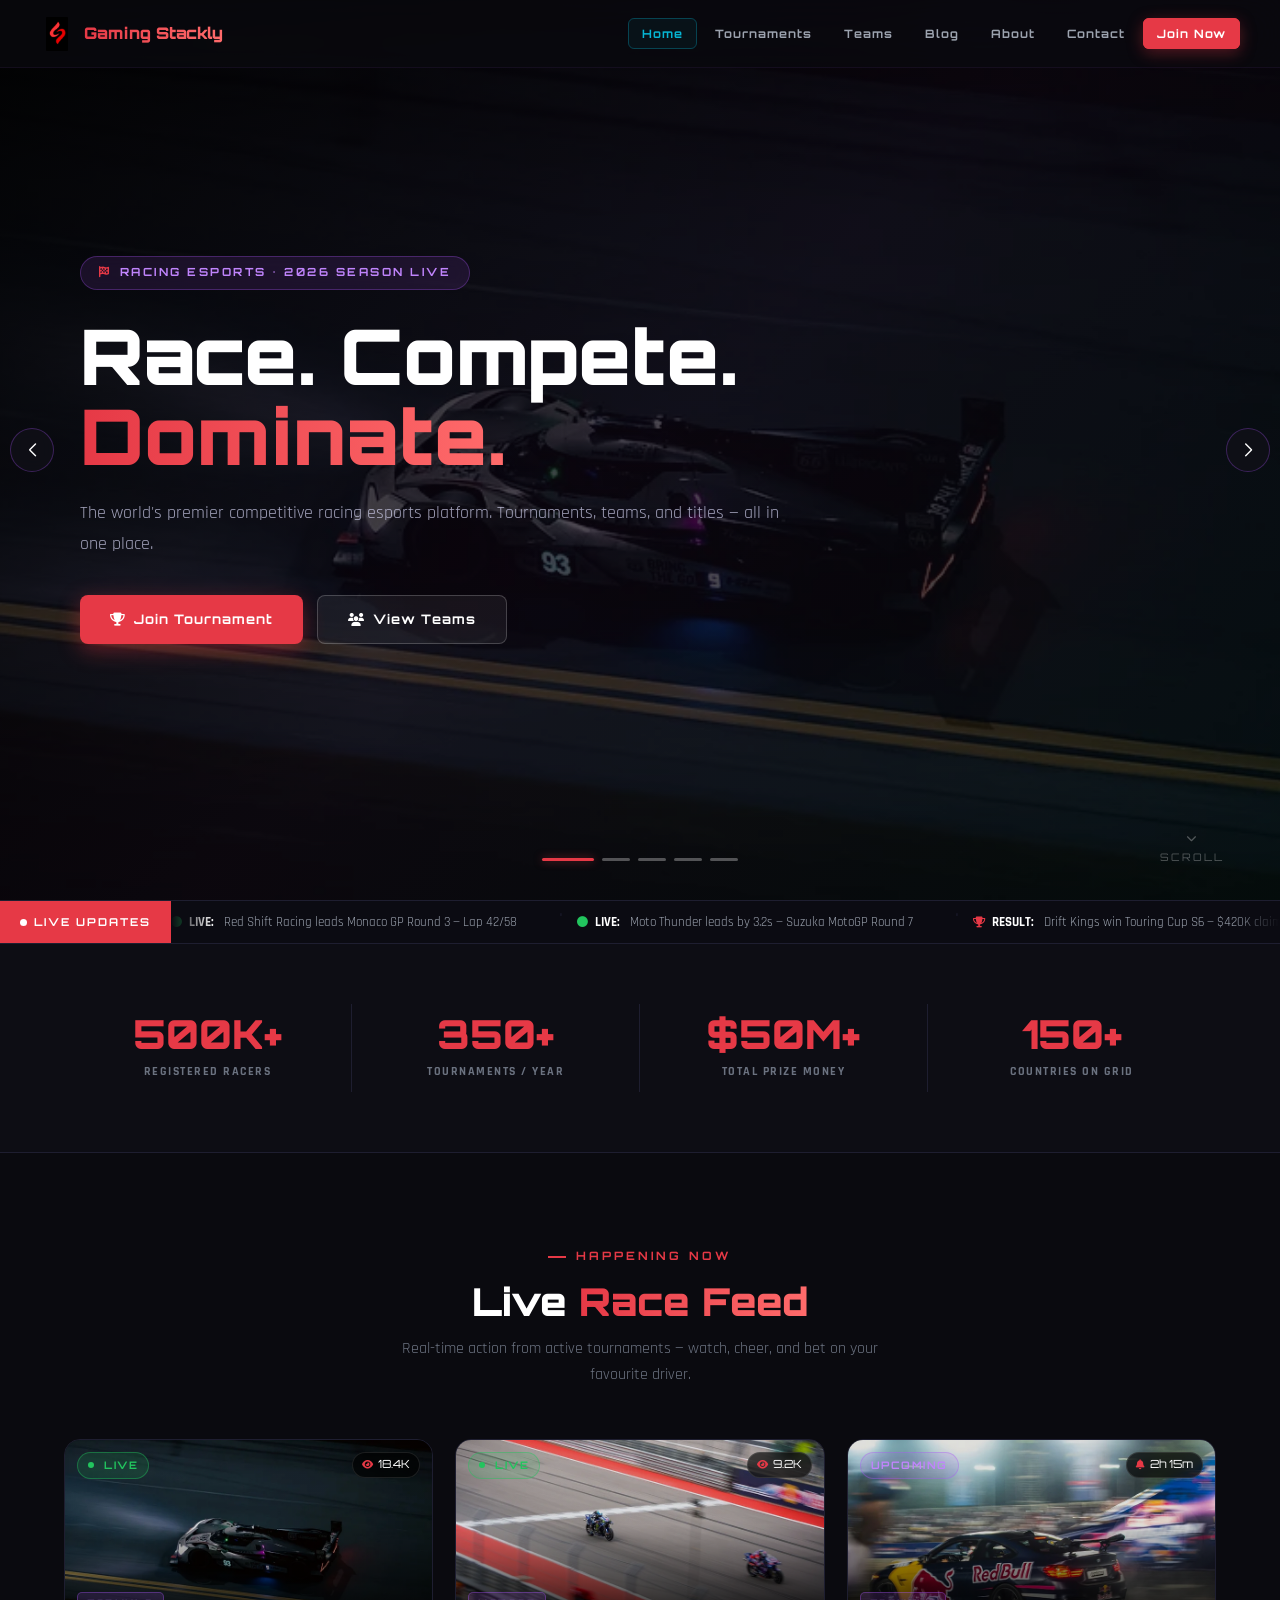
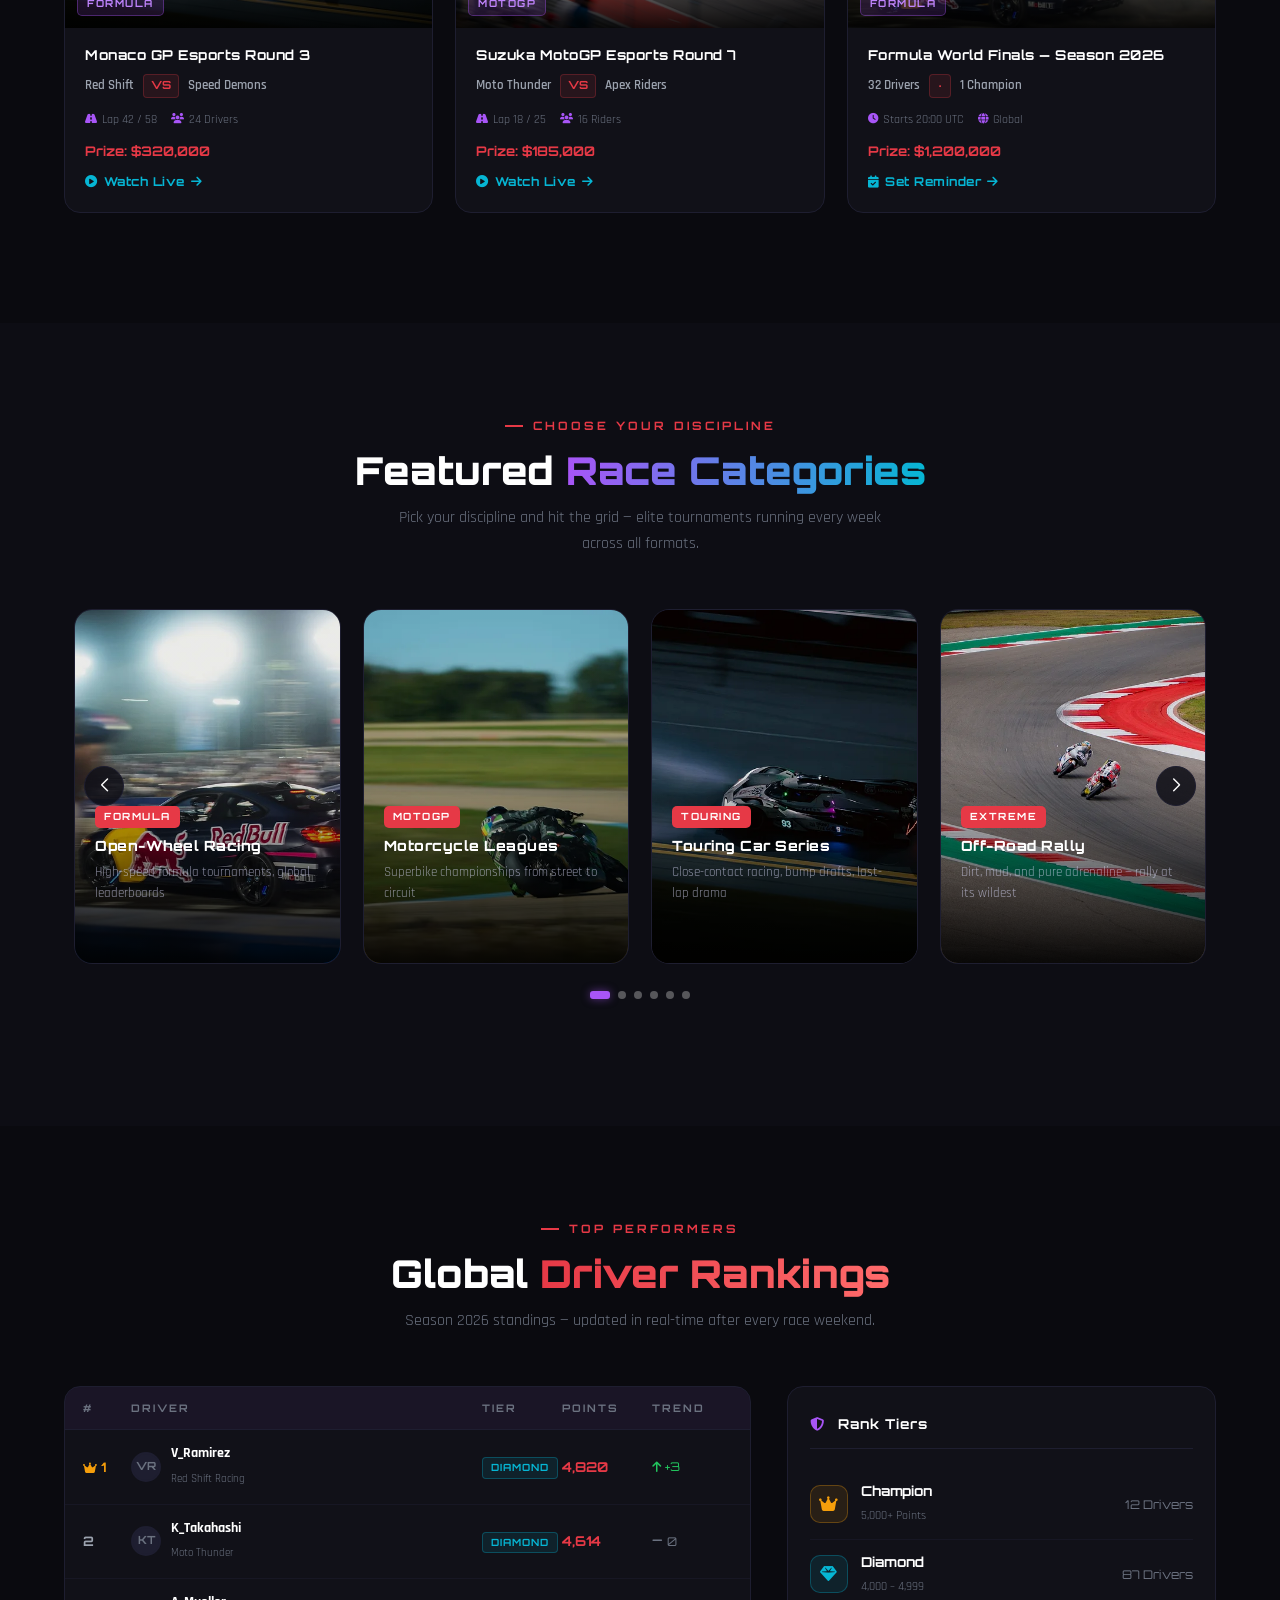
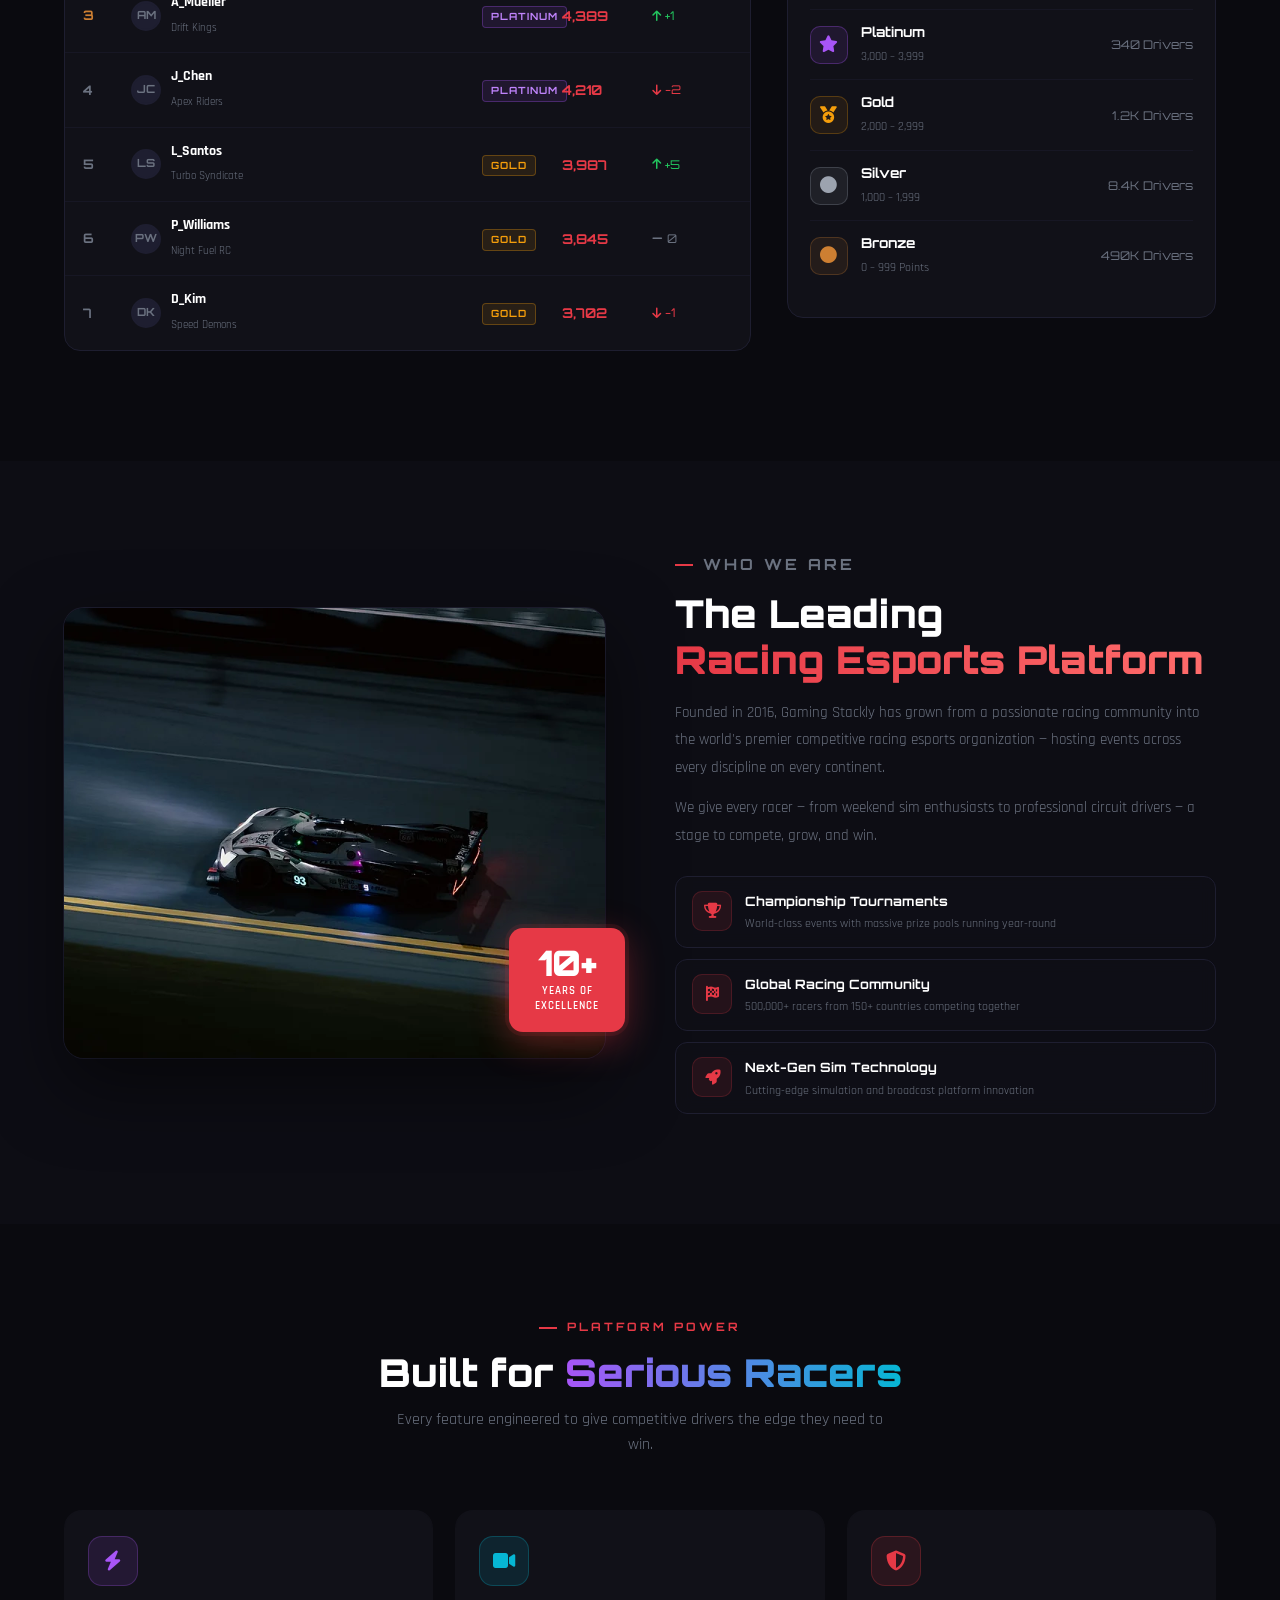
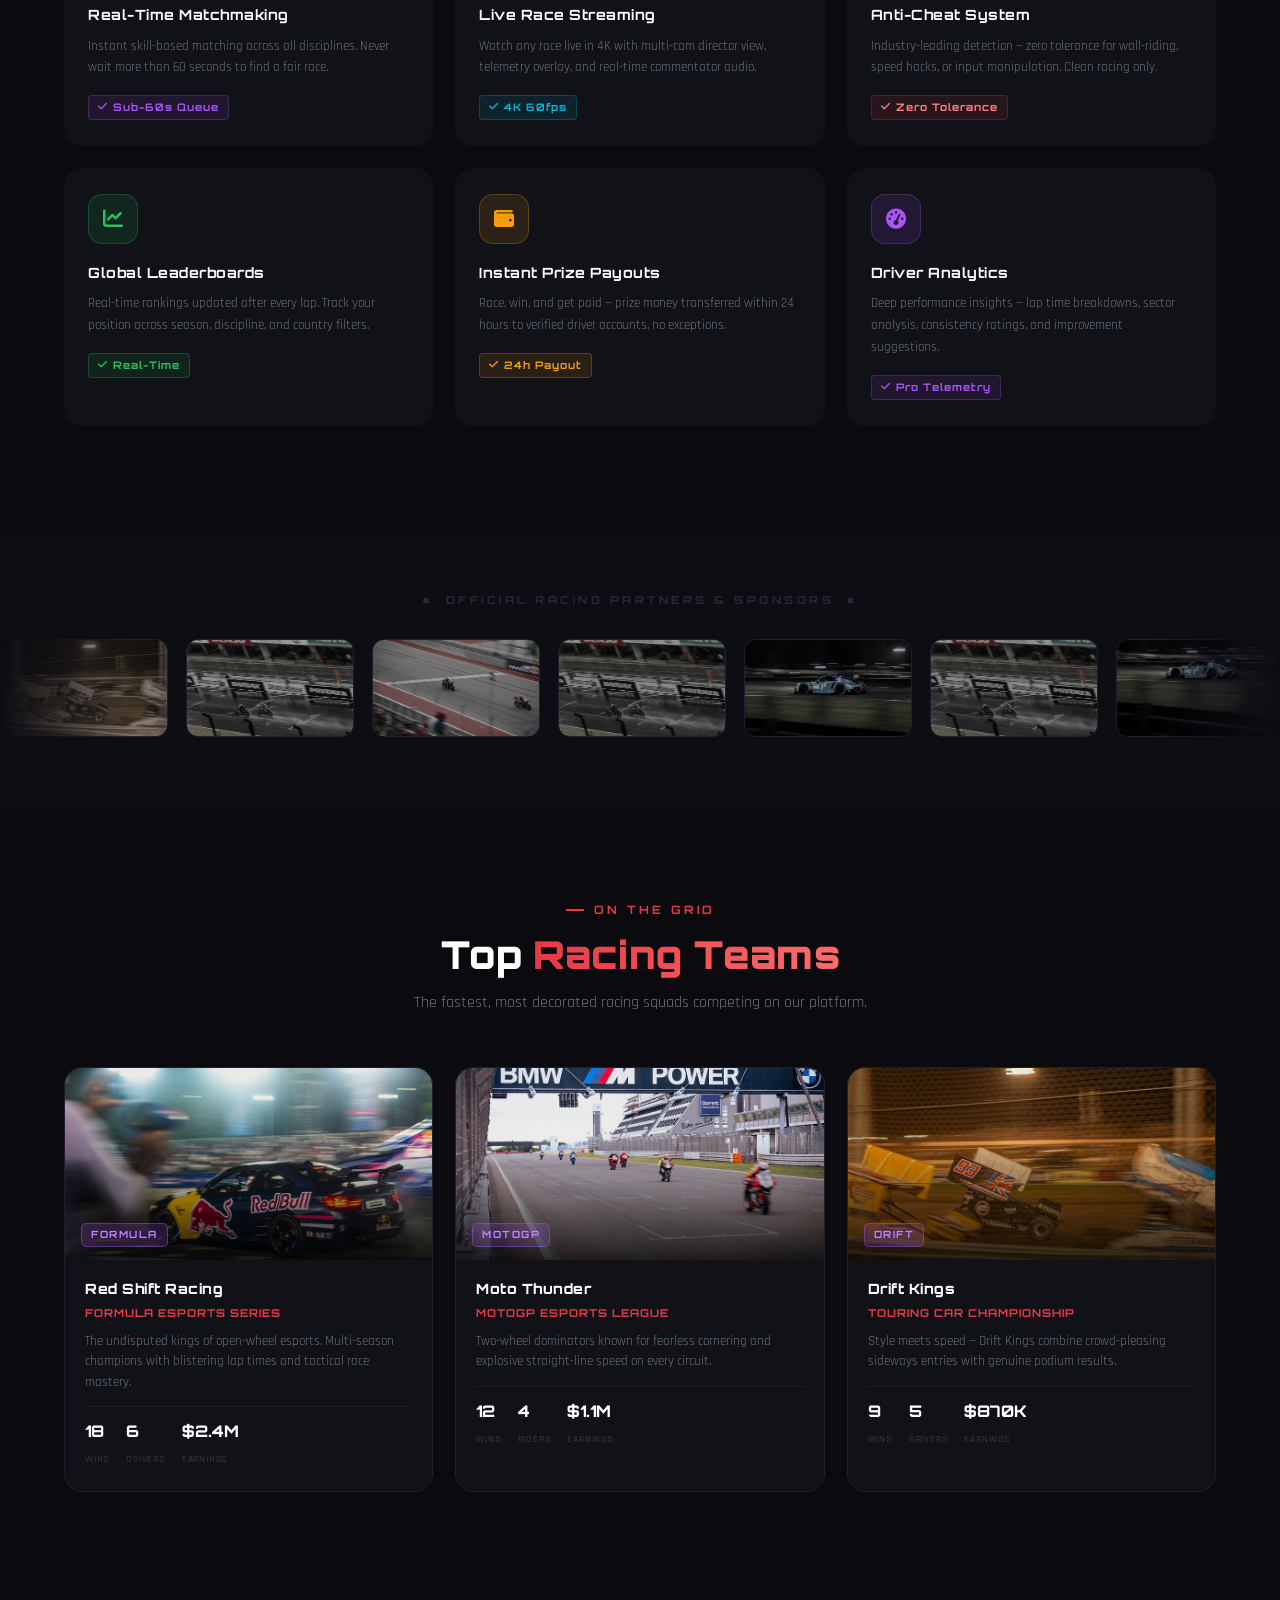
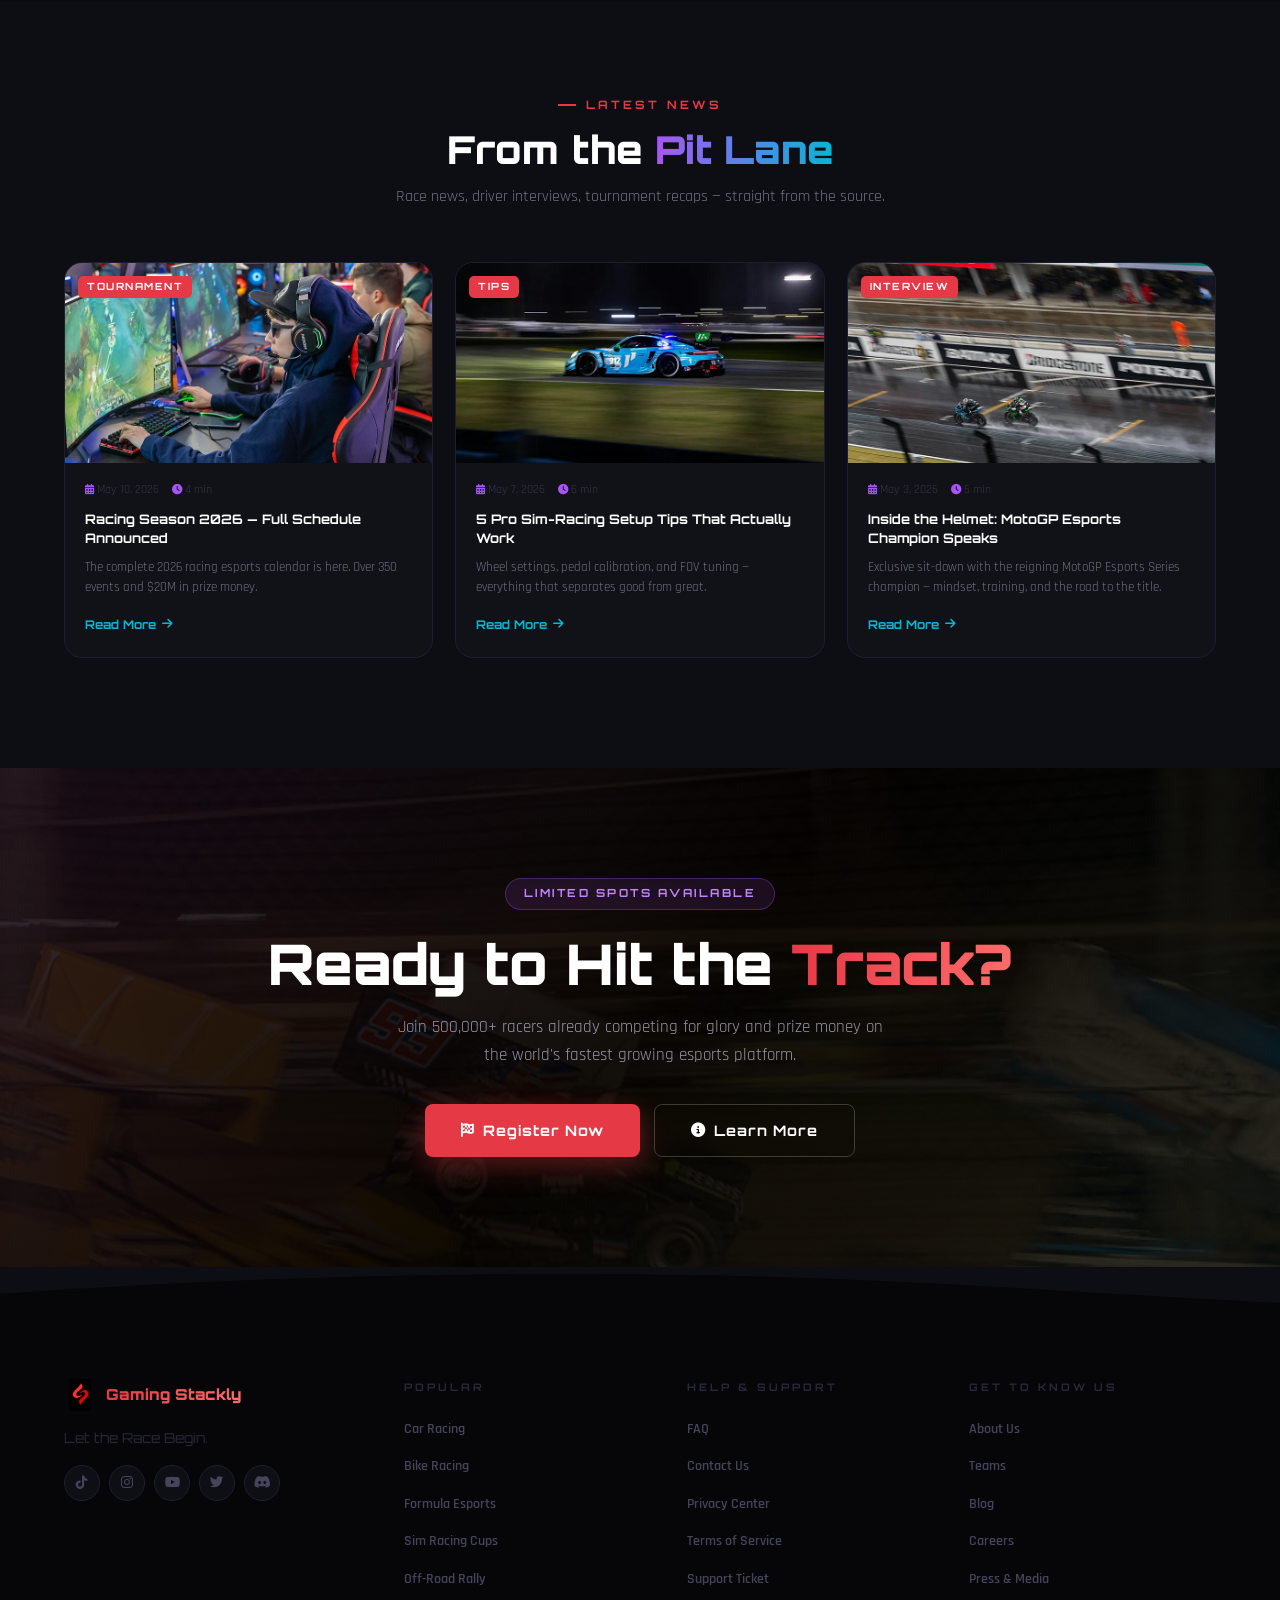
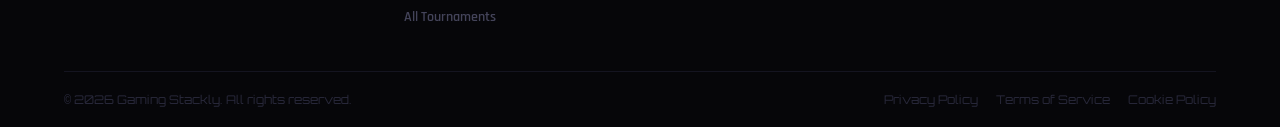
==== index.html @ b30032da "first commit" ====
<!DOCTYPE html>
<html lang="en">
<head>
    <meta charset="UTF-8">
    <meta name="viewport" content="width=device-width, initial-scale=1.0">
    <title>Gaming Stackly — Competitive Racing Esports Platform</title>
    <link rel="stylesheet" href="https://cdnjs.cloudflare.com/ajax/libs/font-awesome/6.5.0/css/all.min.css">
    <link rel="stylesheet" href="https://cdn.jsdelivr.net/npm/swiper@11/swiper-bundle.min.css">
    <link href="https://fonts.googleapis.com/css2?family=Orbitron:wght@400;700;900&family=Rajdhani:wght@500;600;700&display=swap" rel="stylesheet">
    <style>
        :root {
            --primary: #e63946;
            --purple: #a855f7;
            --cyan: #06b6d4;
            --green: #22c55e;
            --amber: #f59e0b;
            --bg-deep: #0a0a0f;
            --bg-mid:  #0d0d14;
            --bg-card: #111118;
            --bg-card2:#13131f;
            --border:  #1e1e30;
            --text:    #e0e0ff;
            --muted:   #6b7280;
            --dim:     #9ca3af;
        }
        *, *::before, *::after { box-sizing: border-box; margin: 0; padding: 0; }
        html { scroll-behavior: smooth; }
        body { background: var(--bg-deep); color: var(--text); font-family: 'Rajdhani', 'Segoe UI', sans-serif; overflow-x: hidden; line-height: 1.6; }
        .container { max-width: 1200px; margin: 0 auto; padding: 0 24px; }
        a { text-decoration: none; color: inherit; }
        img { display: block; max-width: 100%; }

        /* ── Section Headers ── */
        .section-header { text-align: center; margin-bottom: 52px; }
        .section-subtitle {
            display: inline-block; color: var(--primary); font-size: 0.72rem; font-weight: 700;
            letter-spacing: 3px; text-transform: uppercase; margin-bottom: 12px;
            padding-left: 28px; position: relative; font-family: 'Orbitron', monospace;
        }
        .section-subtitle::before { content:''; position:absolute; left:0; top:50%; transform:translateY(-50%); width:18px; height:2px; background:var(--primary); }
        .section-title { font-size: clamp(1.7rem,3vw,2.5rem); font-weight: 900; color:#fff; line-height:1.2; margin-bottom:12px; font-family:'Orbitron',monospace; }
        .text-gradient { background:linear-gradient(90deg,#e63946,#ff6b6b); -webkit-background-clip:text; -webkit-text-fill-color:transparent; background-clip:text; }
        .text-gradient-cool { background:linear-gradient(90deg,#a855f7,#06b6d4); -webkit-background-clip:text; -webkit-text-fill-color:transparent; background-clip:text; }
        .section-desc { color:var(--muted); font-size:1rem; max-width:500px; margin:0 auto; }

        /* ── Reveal Animations ── */
        .reveal { opacity:0; transform:translateY(30px); transition:opacity .65s ease,transform .65s ease; }
        .reveal.active { opacity:1; transform:translateY(0); }
        .reveal-left { opacity:0; transform:translateX(-40px); transition:opacity .65s ease,transform .65s ease; }
        .reveal-left.active { opacity:1; transform:translateX(0); }
        .reveal-right { opacity:0; transform:translateX(40px); transition:opacity .65s ease,transform .65s ease; }
        .reveal-right.active { opacity:1; transform:translateX(0); }
        .st1{transition-delay:.1s}.st2{transition-delay:.2s}.st3{transition-delay:.3s}.st4{transition-delay:.4s}.st5{transition-delay:.5s}

        /* ════════════════════════════
           NAVBAR
        ════════════════════════════ */
        .navbar {
            position:fixed; top:0; left:0; right:0; z-index:1000;
            height:68px; display:flex; align-items:center;
            padding:0 40px;
            background:rgba(10,10,15,0.75);
            backdrop-filter:blur(18px); -webkit-backdrop-filter:blur(18px);
            border-bottom:1px solid rgba(168,85,247,0.07);
            transition:background .3s, border-color .3s;
        }
        .navbar.scrolled { background:rgba(10,10,15,0.97); border-bottom-color:rgba(168,85,247,0.18); }
        .nav-container { width:100%; max-width:1200px; margin:0 auto; display:flex; align-items:center; justify-content:space-between; }
        .logo { display:flex; align-items:center; gap:10px; font-family:'Orbitron',monospace; font-size:1rem; font-weight:900; }
        .logo img { width:34px; height:34px; object-fit:contain; border-radius:8px; }
        .logo span { background:linear-gradient(90deg,#e63946,#ff6b6b); -webkit-background-clip:text; -webkit-text-fill-color:transparent; background-clip:text; }
        .nav-menu { list-style:none; display:flex; gap:4px; align-items:center; }
        .nav-menu a {
            color:var(--dim); font-size:0.72rem; font-weight:700; letter-spacing:1px;
            padding:7px 13px; border-radius:6px; border:1px solid transparent;
            font-family:'Orbitron',monospace;
            transition:color .2s, background .2s, border-color .2s, box-shadow .2s;
        }
        .nav-menu a:hover { color:var(--purple); border-color:rgba(168,85,247,0.35); background:rgba(168,85,247,0.08); box-shadow:0 0 12px rgba(168,85,247,0.2); }
        .nav-menu a.active { color:var(--cyan); border-color:rgba(6,182,212,0.3); background:rgba(6,182,212,0.06); }
        .nav-cta { background:var(--primary)!important; color:#fff!important; border-color:var(--primary)!important; box-shadow:0 4px 16px rgba(230,57,70,.35)!important; }
        .nav-cta:hover { background:#c0303c!important; box-shadow:0 6px 24px rgba(230,57,70,.5)!important; color:#fff!important; }

        /* Hamburger */
        .hamburger { display:none; flex-direction:column; gap:5px; cursor:pointer; padding:8px; border:1px solid rgba(255,255,255,0.08); border-radius:8px; background:rgba(255,255,255,0.03); transition:border-color .2s, background .2s; }
        .hamburger:hover { border-color:var(--purple); background:rgba(168,85,247,0.08); }
        .hamburger span { display:block; width:22px; height:2px; background:#fff; border-radius:2px; transition:transform .3s, opacity .3s; }
        .hamburger.open span:nth-child(1) { transform:translateY(7px) rotate(45deg); }
        .hamburger.open span:nth-child(2) { opacity:0; }
        .hamburger.open span:nth-child(3) { transform:translateY(-7px) rotate(-45deg); }

        /* Mobile menu */
        .mobile-menu {
            display:none; position:fixed; top:68px; left:0; right:0; z-index:998;
            background:rgba(10,10,15,0.98); backdrop-filter:blur(24px);
            border-bottom:1px solid var(--border);
            padding:16px 20px 20px; flex-direction:column; gap:6px;
        }
        .mobile-menu.open { display:flex; animation:slideDown .22s ease; }
        @keyframes slideDown { from{opacity:0;transform:translateY(-10px)} to{opacity:1;transform:translateY(0)} }
        .mobile-menu a { color:var(--dim); font-size:0.75rem; font-weight:700; padding:11px 14px; border-radius:8px; border:1px solid transparent; font-family:'Orbitron',monospace; letter-spacing:1px; transition:all .2s; }
        .mobile-menu a:hover { color:var(--purple); border-color:rgba(168,85,247,0.3); background:rgba(168,85,247,0.06); }
        .mobile-menu a.active { color:var(--cyan); border-color:rgba(6,182,212,0.25); }
        .mobile-menu .mob-cta { background:var(--primary)!important; color:#fff!important; border-color:var(--primary)!important; text-align:center; margin-top:6px; }

        /* ════════════════════════════
           HERO SWIPER
        ════════════════════════════ */
        .hero-swiper-section { position:relative; height:100vh; min-height:620px; overflow:hidden; }
        .hero-swiper, .hero-swiper .swiper-wrapper { height:100%; }
        .swiper-slide { position:relative; overflow:hidden; }
        .slide-bg {
            position:absolute; inset:0;
            background-size:cover; background-position:center;
            filter:brightness(.28); transform:scale(1.06);
            transition:transform 8s ease;
        }
        .swiper-slide-active .slide-bg { transform:scale(1.12); }
        .slide-overlay {
            position:absolute; inset:0;
            background:linear-gradient(135deg, rgba(0,0,0,.78) 0%, rgba(168,85,247,.05) 50%, rgba(6,182,212,.04) 100%);
        }
        .slide-content {
            position:relative; z-index:3; height:100%;
            display:flex; align-items:center;
            padding:0 40px; max-width:1200px; margin:0 auto;
        }
        .slide-inner { max-width:700px; }
        .slide-badge {
            display:inline-flex; align-items:center; gap:8px;
            background:rgba(168,85,247,.12); border:1px solid rgba(168,85,247,.3);
            color:#c084fc; font-size:.7rem; font-weight:700; letter-spacing:2.5px;
            text-transform:uppercase; padding:7px 18px; border-radius:20px;
            margin-bottom:26px; font-family:'Orbitron',monospace;
            backdrop-filter:blur(8px); animation:fadeInDown .7s ease both;
        }
        .slide-badge i { color:var(--primary); }
        .slide-title { font-size:clamp(2.2rem,6vw,5rem); font-weight:900; color:#fff; line-height:1.05; margin-bottom:20px; font-family:'Orbitron',monospace; animation:fadeInUp .7s .1s ease both; }
        .slide-title .gr { background:linear-gradient(90deg,#e63946,#ff6b6b); -webkit-background-clip:text; -webkit-text-fill-color:transparent; background-clip:text; }
        .slide-title .gc { background:linear-gradient(90deg,#a855f7,#06b6d4); -webkit-background-clip:text; -webkit-text-fill-color:transparent; background-clip:text; }
        .slide-desc { color:rgba(224,224,255,.7); font-size:clamp(.95rem,2vw,1.15rem); line-height:1.7; margin-bottom:36px; animation:fadeInUp .7s .2s ease both; }
        .slide-btns { display:flex; gap:14px; flex-wrap:wrap; animation:fadeInUp .7s .3s ease both; }
        .btn-sp { padding:13px 30px; border-radius:8px; font-size:.82rem; font-weight:700; cursor:pointer; display:inline-flex; align-items:center; gap:8px; font-family:'Orbitron',monospace; letter-spacing:1px; transition:all .22s; border:none; }
        .btn-sp-red { background:var(--primary); color:#fff; box-shadow:0 6px 22px rgba(230,57,70,.4); }
        .btn-sp-red:hover { background:#c0303c; transform:translateY(-3px); box-shadow:0 12px 34px rgba(230,57,70,.5); }
        .btn-sp-glass { background:rgba(255,255,255,.06); color:#fff; border:1px solid rgba(255,255,255,.2); backdrop-filter:blur(8px); }
        .btn-sp-glass:hover { background:rgba(255,255,255,.12); border-color:rgba(255,255,255,.4); transform:translateY(-3px); }

        /* Swiper custom */
        .hero-swiper .swiper-pagination { bottom:30px; }
        .hero-swiper .swiper-pagination-bullet { width:28px; height:3px; border-radius:2px; background:rgba(255,255,255,.3); opacity:1; transition:all .3s; }
        .hero-swiper .swiper-pagination-bullet-active { width:52px; background:var(--primary); box-shadow:0 0 8px rgba(230,57,70,.5); }
        .hero-swiper .swiper-button-next, .hero-swiper .swiper-button-prev { width:44px; height:44px; border-radius:50%; background:rgba(17,17,24,.75); border:1px solid rgba(168,85,247,.3); backdrop-filter:blur(8px); color:#fff; transition:all .2s; }
        .hero-swiper .swiper-button-next:hover, .hero-swiper .swiper-button-prev:hover { background:rgba(168,85,247,.2); border-color:var(--purple); box-shadow:0 0 16px rgba(168,85,247,.3); }
        .hero-swiper .swiper-button-next::after, .hero-swiper .swiper-button-prev::after { font-size:13px; font-weight:900; }
        .hero-scroll { position:absolute; bottom:34px; right:56px; z-index:10; display:flex; flex-direction:column; align-items:center; gap:5px; color:rgba(255,255,255,.3); font-size:.65rem; letter-spacing:2px; text-transform:uppercase; font-family:'Orbitron',monospace; animation:bounce 2s infinite; }
        @keyframes fadeInDown { from{opacity:0;transform:translateY(-20px)} to{opacity:1;transform:translateY(0)} }
        @keyframes fadeInUp   { from{opacity:0;transform:translateY(20px)}  to{opacity:1;transform:translateY(0)} }
        @keyframes bounce     { 0%,100%{transform:translateY(0)} 50%{transform:translateY(8px)} }

        /* ════════════════════════════
           LIVE TICKER
        ════════════════════════════ */
        .live-ticker { background:#0b0b12; border-top:1px solid var(--border); border-bottom:1px solid var(--border); display:flex; align-items:stretch; overflow:hidden; }
        .ticker-label { flex-shrink:0; display:flex; align-items:center; gap:7px; padding:11px 20px; background:var(--primary); color:#fff; font-size:.68rem; font-weight:700; letter-spacing:2px; text-transform:uppercase; font-family:'Orbitron',monospace; white-space:nowrap; }
        .ticker-dot { width:7px; height:7px; border-radius:50%; background:#fff; animation:tPulse 1.2s ease-in-out infinite; }
        @keyframes tPulse { 0%,100%{opacity:1} 50%{opacity:.25} }
        .ticker-track-wrap { flex:1; overflow:hidden; display:flex; align-items:center; -webkit-mask-image:linear-gradient(to right,transparent 0%,#000 4%,#000 96%,transparent 100%); mask-image:linear-gradient(to right,transparent 0%,#000 4%,#000 96%,transparent 100%); }
        .ticker-track { display:flex; width:max-content; animation:tickerScroll 34s linear infinite; }
        @keyframes tickerScroll { 0%{transform:translateX(0)} 100%{transform:translateX(-50%)} }
        .t-item { display:flex; align-items:center; gap:7px; padding:11px 28px 11px 0; font-size:.8rem; color:var(--dim); white-space:nowrap; }
        .t-item i { color:var(--primary); font-size:.68rem; }
        .t-item .t-live { color:var(--green); }
        .t-item strong { color:#fff; }
        .t-sep { color:#1e1e30; padding:0 14px; font-size:1.2rem; user-select:none; }

        /* ════════════════════════════
           STATS STRIP
        ════════════════════════════ */
        .stats-strip { background:var(--bg-mid); padding:60px 0; border-bottom:1px solid var(--border); }
        .stats-grid { display:grid; grid-template-columns:repeat(4,1fr); }
        .stat-item { text-align:center; padding:10px 20px; border-right:1px solid var(--border); }
        .stat-item:last-child { border-right:none; }
        .stat-num { font-size:2.5rem; font-weight:900; color:var(--primary); line-height:1; margin-bottom:8px; font-family:'Orbitron',monospace; }
        .stat-lbl { color:var(--muted); font-size:.78rem; font-weight:700; text-transform:uppercase; letter-spacing:1.5px; }

        /* ════════════════════════════
           LIVE RACES
        ════════════════════════════ */
        .live-races { padding:90px 0 110px; background:var(--bg-deep); position:relative; }
        .live-races-grid { display:grid; grid-template-columns:repeat(3,1fr); gap:22px; }
        .lrc {
            background:var(--bg-card); border:1px solid var(--border); border-radius:16px;
            overflow:hidden; cursor:pointer;
            transition:transform .3s, border-color .3s, box-shadow .3s;
        }
        .lrc:hover { transform:translateY(-6px); border-color:rgba(168,85,247,.4); box-shadow:0 16px 48px rgba(168,85,247,.12); }
        .lrc-thumb { position:relative; height:188px; overflow:hidden; }
        .lrc-thumb img { width:100%; height:100%; object-fit:cover; display:block; transition:transform .5s; }
        .lrc:hover .lrc-thumb img { transform:scale(1.07); }
        .lrc-thumb .lrc-dim { position:absolute; inset:0; background:linear-gradient(to top,rgba(0,0,0,.9) 0%,rgba(0,0,0,.1) 55%); }
        .lrc-status { position:absolute; top:12px; left:12px; display:flex; align-items:center; gap:5px; font-size:.65rem; font-weight:700; letter-spacing:1.5px; text-transform:uppercase; padding:4px 10px; border-radius:20px; font-family:'Orbitron',monospace; }
        .s-live { background:rgba(34,197,94,.13); border:1px solid rgba(34,197,94,.4); color:#22c55e; }
        .s-live::before { content:''; width:6px; height:6px; border-radius:50%; background:#22c55e; animation:livePulse 1.2s ease infinite; flex-shrink:0; }
        .s-open { background:rgba(230,57,70,.12); border:1px solid rgba(230,57,70,.35); color:#ff8080; }
        .s-soon { background:rgba(168,85,247,.12); border:1px solid rgba(168,85,247,.35); color:#c084fc; }
        @keyframes livePulse { 0%,100%{box-shadow:0 0 0 0 rgba(34,197,94,.45)} 50%{box-shadow:0 0 0 6px rgba(34,197,94,0)} }
        .lrc-viewers { position:absolute; top:12px; right:12px; display:flex; align-items:center; gap:5px; background:rgba(0,0,0,.65); backdrop-filter:blur(8px); border:1px solid rgba(255,255,255,.1); color:#fff; font-size:.7rem; padding:3px 9px; border-radius:20px; font-family:'Orbitron',monospace; }
        .lrc-viewers i { color:var(--primary); font-size:.62rem; }
        .lrc-disc { position:absolute; bottom:12px; left:12px; background:rgba(168,85,247,.15); border:1px solid rgba(168,85,247,.35); color:#c084fc; font-size:.62rem; font-weight:700; letter-spacing:1.5px; text-transform:uppercase; padding:3px 9px; border-radius:5px; font-family:'Orbitron',monospace; }
        .lrc-body { padding:16px 20px 20px; }
        .lrc-body h3 { color:#fff; font-family:'Orbitron',monospace; font-size:.85rem; font-weight:700; letter-spacing:.5px; margin-bottom:8px; }
        .lrc-teams { display:flex; align-items:center; gap:9px; margin-bottom:12px; }
        .lrc-team { color:var(--dim); font-size:.82rem; font-weight:600; }
        .lrc-vs { color:var(--primary); font-size:.7rem; font-weight:700; font-family:'Orbitron',monospace; background:rgba(230,57,70,.1); border:1px solid rgba(230,57,70,.25); padding:2px 7px; border-radius:4px; }
        .lrc-meta { display:flex; gap:14px; margin-bottom:12px; }
        .lrc-meta-i { display:flex; align-items:center; gap:5px; color:var(--muted); font-size:.76rem; }
        .lrc-meta-i i { color:var(--purple); font-size:.65rem; }
        .lrc-prize { color:var(--primary); font-weight:700; font-size:.83rem; font-family:'Orbitron',monospace; margin-bottom:10px; display:block; }
        .lrc-watch { display:flex; align-items:center; gap:6px; color:var(--cyan); font-size:.76rem; font-weight:700; font-family:'Orbitron',monospace; letter-spacing:.5px; transition:gap .2s, color .2s; }
        .lrc:hover .lrc-watch { gap:10px; color:#fff; }

        /* ════════════════════════════
           GAME CATEGORIES SWIPER
        ════════════════════════════ */
        .game-categories { padding:90px 0 110px; background:var(--bg-mid); position:relative; }
        .gc-wrap { position:relative; padding:0 10px; }
        .games-swiper { padding-bottom:52px!important; }
        .gc-card { position:relative; border-radius:18px; overflow:hidden; height:355px; cursor:pointer; border:1px solid var(--border); transition:border-color .3s; display:block; }
        .gc-card:hover { border-color:rgba(168,85,247,.45); }
        .gc-card img { width:100%; height:100%; object-fit:cover; display:block; transition:transform .55s ease; }
        .gc-card:hover img { transform:scale(1.08); }
        .gc-dim { position:absolute; inset:0; background:linear-gradient(to top,rgba(0,0,0,.93) 0%,rgba(0,0,0,.05) 55%); transition:background .3s; }
        .gc-card:hover .gc-dim { background:linear-gradient(to top,rgba(0,0,0,.95) 0%,rgba(168,85,247,.1) 100%); }
        .gc-info { position:absolute; bottom:0; left:0; right:0; padding:22px 20px; }
        .gc-tag { display:inline-block; background:var(--primary); color:#fff; font-size:.62rem; font-weight:700; letter-spacing:1.5px; text-transform:uppercase; padding:3px 9px; border-radius:5px; margin-bottom:7px; font-family:'Orbitron',monospace; }
        .gc-card h3 { color:#fff; font-family:'Orbitron',monospace; font-size:.88rem; font-weight:800; letter-spacing:.5px; margin-bottom:5px; }
        .gc-card p { color:rgba(224,224,255,.6); font-size:.8rem; margin-bottom:12px; }
        .gc-enter { display:inline-flex; align-items:center; gap:6px; color:var(--cyan); font-size:.75rem; font-weight:700; font-family:'Orbitron',monospace; opacity:0; transform:translateY(8px); transition:opacity .3s, transform .3s; }
        .gc-card:hover .gc-enter { opacity:1; transform:translateY(0); }
        .games-swiper .swiper-pagination-bullet { background:rgba(255,255,255,.3); opacity:1; }
        .games-swiper .swiper-pagination-bullet-active { background:var(--purple); box-shadow:0 0 8px rgba(168,85,247,.5); width:20px; border-radius:3px; }
        .games-swiper .swiper-button-next, .games-swiper .swiper-button-prev { width:40px; height:40px; border-radius:50%; background:rgba(17,17,24,.88); border:1px solid var(--border); color:#fff; top:44%; transition:all .2s; }
        .games-swiper .swiper-button-next:hover, .games-swiper .swiper-button-prev:hover { border-color:var(--purple); box-shadow:0 0 14px rgba(168,85,247,.3); }
        .games-swiper .swiper-button-next::after, .games-swiper .swiper-button-prev::after { font-size:13px; font-weight:900; }

        /* ════════════════════════════
           LEADERBOARD
        ════════════════════════════ */
        .leaderboard-section { padding:90px 0 110px; background:var(--bg-deep); position:relative; }
        .lb-grid { display:grid; grid-template-columns:1.6fr 1fr; gap:36px; align-items:start; }
        .lb-wrap { background:var(--bg-card); border:1px solid var(--border); border-radius:16px; overflow:hidden; }
        .lb-head { display:grid; grid-template-columns:48px 1fr 80px 90px 80px; padding:13px 18px; background:rgba(168,85,247,.06); border-bottom:1px solid var(--border); }
        .lb-head span { color:var(--muted); font-size:.65rem; font-weight:700; letter-spacing:2px; text-transform:uppercase; font-family:'Orbitron',monospace; }
        .lb-row { display:grid; grid-template-columns:48px 1fr 80px 90px 80px; padding:13px 18px; border-bottom:1px solid rgba(30,30,48,.5); align-items:center; transition:background .2s; }
        .lb-row:last-child { border-bottom:none; }
        .lb-row:hover { background:rgba(168,85,247,.05); }
        .lb-rank { font-family:'Orbitron',monospace; font-size:.82rem; font-weight:700; }
        .r1{color:#f59e0b} .r2{color:#9ca3af} .r3{color:#cd7f32} .rn{color:var(--muted)}
        .lb-driver { display:flex; align-items:center; gap:10px; }
        .lb-av { width:30px; height:30px; border-radius:50%; border:2px solid var(--border); flex-shrink:0; background:#1e1e30; display:flex; align-items:center; justify-content:center; font-size:.7rem; font-weight:700; color:var(--muted); font-family:'Orbitron',monospace; object-fit:cover; overflow:hidden; }
        .lb-info .dn { color:#fff; font-size:.85rem; font-weight:700; display:block; }
        .lb-info .dt { color:var(--muted); font-size:.7rem; }
        .lb-tier { display:inline-flex; align-items:center; gap:4px; font-size:.62rem; font-weight:700; letter-spacing:1px; text-transform:uppercase; padding:2px 8px; border-radius:4px; font-family:'Orbitron',monospace; }
        .td { background:rgba(6,182,212,.1); color:#06b6d4; border:1px solid rgba(6,182,212,.3); }
        .tp { background:rgba(168,85,247,.1); color:#c084fc; border:1px solid rgba(168,85,247,.3); }
        .tg { background:rgba(245,158,11,.1); color:#f59e0b; border:1px solid rgba(245,158,11,.3); }
        .lb-pts { color:var(--primary); font-family:'Orbitron',monospace; font-size:.85rem; font-weight:700; }
        .lb-trend { display:flex; align-items:center; gap:4px; font-size:.75rem; font-family:'Orbitron',monospace; }
        .tu{color:var(--green)} .td2{color:var(--primary)} .ts{color:var(--muted)}

        /* Rank Tiers Card */
        .tier-card { background:var(--bg-card); border:1px solid var(--border); border-radius:16px; padding:26px 22px; }
        .tier-card h3 { color:#fff; font-family:'Orbitron',monospace; font-size:.85rem; font-weight:700; letter-spacing:1px; margin-bottom:20px; padding-bottom:14px; border-bottom:1px solid var(--border); }
        .tier-row { display:flex; align-items:center; gap:13px; padding:11px 0; border-bottom:1px solid rgba(30,30,48,.5); }
        .tier-row:last-child { border-bottom:none; }
        .tier-icon { width:38px; height:38px; border-radius:10px; display:flex; align-items:center; justify-content:center; font-size:1.05rem; flex-shrink:0; }
        .ti-champ  { background:rgba(245,158,11,.1); border:1px solid rgba(245,158,11,.3); }
        .ti-dia    { background:rgba(6,182,212,.1);  border:1px solid rgba(6,182,212,.3); }
        .ti-plat   { background:rgba(168,85,247,.1); border:1px solid rgba(168,85,247,.3); }
        .ti-gold   { background:rgba(245,158,11,.08);border:1px solid rgba(245,158,11,.25); }
        .ti-silv   { background:rgba(156,163,175,.1);border:1px solid rgba(156,163,175,.25); }
        .ti-brnz   { background:rgba(205,127,50,.1); border:1px solid rgba(205,127,50,.25); }
        .tier-info .tn { color:#fff; font-size:.85rem; font-weight:700; font-family:'Orbitron',monospace; display:block; }
        .tier-info .tp2 { color:var(--muted); font-size:.72rem; margin-top:2px; }
        .tier-count { margin-left:auto; color:var(--muted); font-size:.75rem; font-family:'Orbitron',monospace; }

        /* ════════════════════════════
           ABOUT PREVIEW
        ════════════════════════════ */
        .about-preview { padding:90px 0 110px; background:var(--bg-mid); position:relative; }
        .apg { display:grid; grid-template-columns:1fr 1fr; gap:70px; align-items:center; }
        .ap-img { position:relative; }
        .ap-img .img-frame { border-radius:20px; overflow:hidden; box-shadow:0 28px 72px rgba(0,0,0,.5), 0 0 0 1px var(--border); }
        .ap-img img { width:100%; height:450px; object-fit:cover; display:block; transition:transform .5s; }
        .ap-img:hover img { transform:scale(1.04); }
        .exp-badge { position:absolute; bottom:26px; right:-20px; background:var(--primary); color:#fff; border-radius:14px; padding:17px 22px; text-align:center; box-shadow:0 10px 36px rgba(230,57,70,.4), 0 0 0 4px rgba(230,57,70,.1); min-width:116px; }
        .exp-badge .big { display:block; font-size:2.2rem; font-weight:900; line-height:1; margin-bottom:4px; font-family:'Orbitron',monospace; }
        .exp-badge .sm  { display:block; font-size:.68rem; font-weight:600; text-transform:uppercase; letter-spacing:1px; line-height:1.4; }
        .ap-content .section-subtitle { display:inline-block; margin-bottom:12px; }
        .ap-content .section-title { margin-bottom:16px; }
        .ap-content p { color:var(--muted); font-size:.96rem; line-height:1.8; margin-bottom:13px; }
        .ap-feats { display:flex; flex-direction:column; gap:11px; margin-top:26px; }
        .ap-feat { display:flex; align-items:flex-start; gap:13px; padding:14px 16px; background:rgba(17,17,24,.7); border:1px solid var(--border); border-radius:12px; backdrop-filter:blur(8px); transition:border-color .3s, transform .3s, box-shadow .3s; }
        .ap-feat:hover { border-color:rgba(168,85,247,.4); transform:translateX(6px); box-shadow:0 4px 20px rgba(168,85,247,.08); }
        .ap-ico { flex-shrink:0; width:40px; height:40px; background:rgba(230,57,70,.1); border:1px solid rgba(230,57,70,.2); border-radius:10px; display:flex; align-items:center; justify-content:center; color:var(--primary); font-size:.95rem; }
        .ap-feat h4 { color:#fff; font-size:.8rem; font-weight:700; margin-bottom:3px; font-family:'Orbitron',monospace; }
        .ap-feat p  { color:var(--muted); font-size:.78rem; line-height:1.5; margin:0; }

        /* ════════════════════════════
           AURORA PLATFORM FEATURES
        ════════════════════════════ */
        .aurora-section { padding:90px 0 110px; background:var(--bg-deep); position:relative; }
        .aurora-grid { display:grid; grid-template-columns:repeat(3,1fr); gap:22px; }
        .ac {
            position:relative; border-radius:18px; background:var(--bg-card);
            padding:26px 24px; cursor:pointer; isolation:isolate;
            transition:transform .3s, box-shadow .3s;
        }
        .ac::before { content:''; position:absolute; inset:-1px; border-radius:19px; background:conic-gradient(from 0deg,#a855f7,#06b6d4,#e63946,#a855f7); z-index:-2; opacity:0; transition:opacity .4s; }
        .ac::after  { content:''; position:absolute; inset:1px; border-radius:17px; background:var(--bg-card); z-index:-1; }
        .ac:hover { transform:translateY(-6px); box-shadow:0 16px 48px rgba(168,85,247,.1); }
        .ac:hover::before { opacity:1; }
        .ac-icon { width:50px; height:50px; border-radius:14px; display:flex; align-items:center; justify-content:center; font-size:1.25rem; margin-bottom:18px; transition:transform .3s; }
        .ac:hover .ac-icon { transform:scale(1.1) rotate(-5deg); }
        .ic-p { background:rgba(168,85,247,.12); border:1px solid rgba(168,85,247,.25); color:#a855f7; }
        .ic-c { background:rgba(6,182,212,.12);  border:1px solid rgba(6,182,212,.25);  color:#06b6d4; }
        .ic-r { background:rgba(230,57,70,.12);  border:1px solid rgba(230,57,70,.25);  color:#e63946; }
        .ic-g { background:rgba(34,197,94,.12);  border:1px solid rgba(34,197,94,.25);  color:#22c55e; }
        .ic-a { background:rgba(245,158,11,.12); border:1px solid rgba(245,158,11,.25); color:#f59e0b; }
        .ac h3 { color:#fff; font-size:.88rem; font-weight:700; margin-bottom:9px; font-family:'Orbitron',monospace; letter-spacing:.5px; }
        .ac p  { color:var(--muted); font-size:.83rem; line-height:1.65; margin-bottom:14px; }
        .ac-badge { display:inline-flex; align-items:center; gap:5px; font-size:.65rem; font-weight:700; letter-spacing:1px; padding:3px 9px; border-radius:4px; font-family:'Orbitron',monospace; }
        .ab-p { background:rgba(168,85,247,.1); color:#a855f7; border:1px solid rgba(168,85,247,.25); }
        .ab-c { background:rgba(6,182,212,.1);  color:#06b6d4; border:1px solid rgba(6,182,212,.25); }
        .ab-r { background:rgba(230,57,70,.1);  color:#ff8080; border:1px solid rgba(230,57,70,.25); }
        .ab-g { background:rgba(34,197,94,.1);  color:#22c55e; border:1px solid rgba(34,197,94,.25); }
        .ab-a { background:rgba(245,158,11,.1); color:#f59e0b; border:1px solid rgba(245,158,11,.25); }

        /* ════════════════════════════
           SPONSORS SCROLL
        ════════════════════════════ */
        .sponsors-strip { padding:56px 0 70px; background:var(--bg-mid); overflow:hidden; position:relative; }
        .sponsors-label { text-align:center; margin-bottom:30px; color:#28283a; font-size:.68rem; font-weight:700; letter-spacing:3.5px; text-transform:uppercase; font-family:'Orbitron',monospace; }
        .logos-track-wrapper { overflow:hidden; -webkit-mask-image:linear-gradient(to right,transparent 0%,#000 10%,#000 90%,transparent 100%); mask-image:linear-gradient(to right,transparent 0%,#000 10%,#000 90%,transparent 100%); }
        .logos-track { display:flex; align-items:center; gap:18px; width:max-content; animation:scrollLogos 32s linear infinite; }
        .logos-track:hover { animation-play-state:paused; }
        @keyframes scrollLogos { 0%{transform:translateX(0)} 100%{transform:translateX(-50%)} }
        .logo-item { flex-shrink:0; width:168px; height:98px; border-radius:12px; overflow:hidden; border:1px solid var(--border); background:var(--bg-card); transition:border-color .3s, transform .3s, box-shadow .3s; }
        .logo-item:hover { border-color:rgba(168,85,247,.4); transform:scale(1.05); box-shadow:0 0 20px rgba(168,85,247,.12); }
        .logo-item img { width:100%; height:100%; object-fit:cover; filter:grayscale(70%) brightness(.65); transition:filter .4s; }
        .logo-item:hover img { filter:grayscale(0%) brightness(.88); }

        /* ════════════════════════════
           TEAMS PREVIEW
        ════════════════════════════ */
        .teams-preview { padding:90px 0 110px; background:var(--bg-deep); position:relative; }
        .teams-grid { display:grid; grid-template-columns:repeat(3,1fr); gap:22px; }
        .tp-card { background:var(--bg-card); border:1px solid var(--border); border-radius:18px; overflow:hidden; transition:transform .3s, border-color .3s, box-shadow .3s; }
        .tp-card:hover { transform:translateY(-7px); border-color:rgba(168,85,247,.4); box-shadow:0 20px 50px rgba(168,85,247,.1); }
        .tp-cover { position:relative; height:192px; overflow:hidden; }
        .tp-cover img { width:100%; height:100%; object-fit:cover; display:block; transition:transform .5s; }
        .tp-card:hover .tp-cover img { transform:scale(1.07); }
        .tp-cover .tp-dim { position:absolute; inset:0; background:linear-gradient(to top,rgba(0,0,0,.82) 0%,rgba(0,0,0,.05) 60%); }
        .tp-disc { position:absolute; bottom:13px; left:16px; background:rgba(168,85,247,.18); border:1px solid rgba(168,85,247,.4); color:#c084fc; font-size:.62rem; font-weight:700; letter-spacing:1.5px; text-transform:uppercase; padding:3px 9px; border-radius:5px; font-family:'Orbitron',monospace; }
        .tp-body { padding:18px 20px 20px; }
        .tp-body h3 { color:#fff; font-size:.88rem; font-weight:800; margin-bottom:4px; font-family:'Orbitron',monospace; letter-spacing:.5px; }
        .tp-role { color:var(--primary); font-size:.68rem; font-weight:700; text-transform:uppercase; letter-spacing:1px; margin-bottom:9px; display:block; font-family:'Orbitron',monospace; }
        .tp-body p { color:var(--muted); font-size:.8rem; line-height:1.6; margin-bottom:14px; }
        .tp-stats { display:flex; gap:16px; padding-top:12px; border-top:1px solid var(--border); }
        .tp-stat .v { color:#fff; font-size:1rem; font-weight:800; display:block; font-family:'Orbitron',monospace; }
        .tp-stat .l { color:#444455; font-size:.65rem; text-transform:uppercase; letter-spacing:.8px; }

        /* ════════════════════════════
           BLOG PREVIEW
        ════════════════════════════ */
        .blog-preview { padding:90px 0 110px; background:var(--bg-mid); position:relative; }
        .blog-grid { display:grid; grid-template-columns:repeat(3,1fr); gap:22px; }
        .blog-card { background:var(--bg-card); border:1px solid var(--border); border-radius:18px; overflow:hidden; cursor:pointer; transition:transform .3s, border-color .3s, box-shadow .3s; }
        .blog-card:hover { transform:translateY(-6px); border-color:rgba(168,85,247,.4); box-shadow:0 16px 45px rgba(168,85,247,.08); }
        .blog-thumb { position:relative; height:200px; overflow:hidden; }
        .blog-thumb img { width:100%; height:100%; object-fit:cover; display:block; transition:transform .5s; }
        .blog-card:hover .blog-thumb img { transform:scale(1.06); }
        .blog-cat { position:absolute; top:13px; left:13px; background:var(--primary); color:#fff; font-size:.62rem; font-weight:700; letter-spacing:1.5px; text-transform:uppercase; padding:3px 9px; border-radius:5px; font-family:'Orbitron',monospace; }
        .blog-body { padding:18px 20px 20px; }
        .blog-meta { display:flex; align-items:center; gap:13px; margin-bottom:10px; color:#35354a; font-size:.74rem; }
        .blog-meta i { color:var(--purple); font-size:.65rem; }
        .blog-body h3 { color:#fff; font-size:.82rem; font-weight:700; line-height:1.45; margin-bottom:9px; font-family:'Orbitron',monospace; }
        .blog-body p  { color:var(--muted); font-size:.8rem; line-height:1.6; margin-bottom:14px; }
        .blog-read { display:inline-flex; align-items:center; gap:6px; color:var(--cyan); font-size:.75rem; font-weight:700; font-family:'Orbitron',monospace; transition:gap .2s; }
        .blog-card:hover .blog-read { gap:10px; }

        /* ════════════════════════════
           CTA
        ════════════════════════════ */
        .cta-section { position:relative; padding:110px 0; overflow:hidden; text-align:center; }
        .cta-bg { position:absolute; inset:0; background:url('images/tournament.webp') center/cover no-repeat; filter:brightness(.2); transform:scale(1.04); }
        .cta-overlay { position:absolute; inset:0; background:linear-gradient(135deg,rgba(168,85,247,.08) 0%,rgba(0,0,0,.6) 50%,rgba(6,182,212,.05) 100%); }
        .cta-inner { position:relative; z-index:2; }
        .cta-badge { display:inline-block; background:rgba(168,85,247,.12); border:1px solid rgba(168,85,247,.3); color:#c084fc; font-size:.7rem; font-weight:700; letter-spacing:2.5px; text-transform:uppercase; padding:6px 18px; border-radius:20px; margin-bottom:22px; font-family:'Orbitron',monospace; backdrop-filter:blur(8px); }
        .cta-inner h2 { font-size:clamp(2rem,5vw,3.5rem); font-weight:900; color:#fff; margin-bottom:16px; line-height:1.15; font-family:'Orbitron',monospace; }
        .cta-inner h2 span { background:linear-gradient(90deg,#e63946,#ff6b6b); -webkit-background-clip:text; -webkit-text-fill-color:transparent; background-clip:text; }
        .cta-inner p { color:rgba(224,224,255,.65); font-size:1.05rem; max-width:500px; margin:0 auto 34px; line-height:1.7; }
        .cta-btns { display:flex; gap:14px; justify-content:center; flex-wrap:wrap; }
        .btn-cta-p { padding:14px 36px; background:var(--primary); color:#fff; border:none; border-radius:8px; font-size:.9rem; font-weight:700; cursor:pointer; display:inline-flex; align-items:center; gap:8px; transition:all .22s; box-shadow:0 8px 28px rgba(230,57,70,.4); font-family:'Orbitron',monospace; letter-spacing:1px; }
        .btn-cta-p:hover { background:#c0303c; transform:translateY(-3px); }
        .btn-cta-o { padding:14px 36px; background:transparent; color:#fff; border:1px solid rgba(255,255,255,.2); border-radius:8px; font-size:.9rem; font-weight:700; cursor:pointer; display:inline-flex; align-items:center; gap:8px; transition:all .22s; backdrop-filter:blur(8px); font-family:'Orbitron',monospace; letter-spacing:1px; }
        .btn-cta-o:hover { background:rgba(255,255,255,.08); border-color:rgba(255,255,255,.45); transform:translateY(-3px); }

        /* ════════════════════════════
           FOOTER
        ════════════════════════════ */
        .site-footer { background:#060609; position:relative; }
        .footer-wave-top { line-height:0; overflow:hidden; }
        .footer-wave-top svg { display:block; width:100%; }
        .footer-container { max-width:1200px; margin:0 auto; padding:0 24px; }
        .footer-inner { display:grid; grid-template-columns:260px 1fr; gap:80px; padding:50px 0 42px; border-bottom:1px solid rgba(30,30,48,.6); }
        .footer-left { display:flex; flex-direction:column; gap:16px; }
        .footer-logo { display:flex; align-items:center; gap:10px; font-family:'Orbitron',monospace; font-size:.95rem; font-weight:900; }
        .footer-logo img { width:32px; height:32px; object-fit:contain; border-radius:8px; }
        .footer-logo span { background:linear-gradient(90deg,#e63946,#ff6b6b); -webkit-background-clip:text; -webkit-text-fill-color:transparent; background-clip:text; }
        .footer-tagline { color:#28283a; font-size:.85rem; font-family:'Orbitron',monospace; }
        .footer-socials { display:flex; gap:9px; flex-wrap:wrap; }
        .footer-socials a { width:36px; height:36px; border-radius:50%; background:rgba(17,17,24,.8); border:1px solid var(--border); display:flex; align-items:center; justify-content:center; color:#44445a; font-size:.85rem; transition:all .2s; }
        .footer-socials a:hover { background:var(--primary); color:#fff; border-color:var(--primary); transform:translateY(-3px); box-shadow:0 4px 14px rgba(230,57,70,.35); }
        .footer-right { display:grid; grid-template-columns:repeat(3,1fr); gap:36px; }
        .fcol-title { display:block; color:#28283a; font-size:.65rem; font-weight:700; letter-spacing:3px; text-transform:uppercase; margin-bottom:20px; font-family:'Orbitron',monospace; }
        .footer-col ul { list-style:none; padding:0; display:flex; flex-direction:column; gap:12px; }
        .footer-col ul li a { color:#44445a; font-size:.88rem; font-weight:600; transition:color .2s; }
        .footer-col ul li a:hover { color:#fff; }
        .footer-bar { display:flex; align-items:center; justify-content:space-between; padding:18px 0; flex-wrap:wrap; gap:10px; }
        .footer-bar > p { color:#28283a; font-size:.75rem; font-family:'Orbitron',monospace; }
        .footer-legal { display:flex; gap:18px; }
        .footer-legal a { color:#28283a; font-size:.75rem; font-family:'Orbitron',monospace; transition:color .2s; }
        .footer-legal a:hover { color:#fff; }

        /* ════════════════════════════
           RESPONSIVE
        ════════════════════════════ */
        @media (max-width:1100px) {
            .live-races-grid { grid-template-columns:repeat(2,1fr); }
            .aurora-grid { grid-template-columns:repeat(2,1fr); }
            .lb-grid { grid-template-columns:1fr; }
        }
        @media (max-width:900px) {
            .apg { grid-template-columns:1fr; gap:40px; }
            .exp-badge { right:14px; bottom:14px; }
            .teams-grid, .blog-grid { grid-template-columns:repeat(2,1fr); }
            .stats-grid { grid-template-columns:repeat(2,1fr); }
            .stat-item:nth-child(2) { border-right:none; }
            .stat-item:nth-child(3) { border-top:1px solid var(--border); }
            .footer-inner { grid-template-columns:1fr; gap:32px; }
            .lb-head, .lb-row { grid-template-columns:42px 1fr 70px 78px; }
            .lb-head span:last-child, .lb-row > *:last-child { display:none; }
        }
        @media (max-width:768px) {
            .navbar { padding:0 20px; }
            .nav-menu { display:none; }
            .hamburger { display:flex; }
            .live-races-grid { grid-template-columns:1fr; }
            .aurora-grid { grid-template-columns:1fr; }
            .slide-content { padding:0 20px; }
        }
        @media (max-width:640px) {
            .teams-grid, .blog-grid { grid-template-columns:1fr; }
            .footer-right { grid-template-columns:1fr 1fr; }
            .footer-bar { flex-direction:column; text-align:center; }
            .lb-head, .lb-row { grid-template-columns:36px 1fr 58px; }
            .lb-head span:nth-child(3), .lb-row > *:nth-child(3),
            .lb-head span:nth-child(4), .lb-row > *:nth-child(4) { display:none; }
        }
        @media (max-width:480px) {
            .hero-swiper-section { min-height:520px; }
            .hero-scroll { display:none; }
            .slide-btns { flex-direction:column; align-items:flex-start; }
            .btn-sp { padding:11px 22px; font-size:.78rem; }
            .stats-grid { grid-template-columns:1fr 1fr; }
        }
    </style>
</head>
<body>

<!-- ══ NAVBAR ══ -->
<nav class="navbar" id="navbar">
    <div class="nav-container">
        <a href="index.html" class="logo">
            <img src="images/Logo.png" alt="Gaming Stackly">
            <span>Gaming Stackly</span>
        </a>
        <ul class="nav-menu">
            <li><a href="index.html" class="active">Home</a></li>
            <li><a href="tournaments.html">Tournaments</a></li>
            <li><a href="teams.html">Teams</a></li>
            <li><a href="blog.html">Blog</a></li>
            <li><a href="about.html">About</a></li>
            <li><a href="contact.html">Contact</a></li>
            <li><a href="tournaments.html" class="nav-cta">Join Now</a></li>
        </ul>
        <div class="hamburger" id="hamburger" aria-label="Toggle menu">
            <span></span><span></span><span></span>
        </div>
    </div>
</nav>

<!-- Mobile Menu -->
<div class="mobile-menu" id="mobileMenu">
    <a href="index.html" class="active">Home</a>
    <a href="tournaments.html">Tournaments</a>
    <a href="teams.html">Teams</a>
    <a href="blog.html">Blog</a>
    <a href="about.html">About</a>
    <a href="contact.html">Contact</a>
    <a href="tournaments.html" class="mob-cta">Join Now</a>
</div>

<!-- ══ HERO SWIPER ══ -->
<section class="hero-swiper-section">
    <div class="swiper hero-swiper">
        <div class="swiper-wrapper">

            <!-- Slide 1 -->
            <div class="swiper-slide">
                <div class="slide-bg" style="background-image:url('images/car-racing-01.webp')"></div>
                <div class="slide-overlay"></div>
                <div class="slide-content container">
                    <div class="slide-inner">
                        <div class="slide-badge"><i class="fas fa-flag-checkered"></i> Racing Esports &bull; 2026 Season Live</div>
                        <h1 class="slide-title">Race. Compete.<br><span class="gr">Dominate.</span></h1>
                        <p class="slide-desc">The world's premier competitive racing esports platform. Tournaments, teams, and titles — all in one place.</p>
                        <div class="slide-btns">
                            <a href="tournaments.html" class="btn-sp btn-sp-red"><i class="fas fa-trophy"></i> Join Tournament</a>
                            <a href="teams.html" class="btn-sp btn-sp-glass"><i class="fas fa-users"></i> View Teams</a>
                        </div>
                    </div>
                </div>
            </div>

            <!-- Slide 2 -->
            <div class="swiper-slide">
                <div class="slide-bg" style="background-image:url('images/bike-racing-12.webp')"></div>
                <div class="slide-overlay"></div>
                <div class="slide-content container">
                    <div class="slide-inner">
                        <div class="slide-badge"><i class="fas fa-motorcycle"></i> MotoGP Esports &bull; Registration Open</div>
                        <h1 class="slide-title">Ride Fast.<br><span class="gc">Ride First.</span></h1>
                        <p class="slide-desc">Enter the MotoGP Esports Championship — superbikes, world-class circuits, and $500K on the line every season.</p>
                        <div class="slide-btns">
                            <a href="tournaments.html" class="btn-sp btn-sp-red"><i class="fas fa-flag"></i> Register Now</a>
                            <a href="about.html" class="btn-sp btn-sp-glass"><i class="fas fa-info-circle"></i> Learn More</a>
                        </div>
                    </div>
                </div>
            </div>

            <!-- Slide 3 -->
            <div class="swiper-slide">
                <div class="slide-bg" style="background-image:url('images/car-racing-14.webp')"></div>
                <div class="slide-overlay"></div>
                <div class="slide-content container">
                    <div class="slide-inner">
                        <div class="slide-badge"><i class="fas fa-car-side"></i> Formula Series &bull; Season Finale</div>
                        <h1 class="slide-title">Win Big.<br><span class="gr">Race Bigger.</span></h1>
                        <p class="slide-desc">Formula World Finals — 32 drivers, one champion, $1.2 million prize pool. Are you ready for the grid?</p>
                        <div class="slide-btns">
                            <a href="tournaments.html" class="btn-sp btn-sp-red"><i class="fas fa-crown"></i> Enter Finals</a>
                            <a href="blog.html" class="btn-sp btn-sp-glass"><i class="fas fa-newspaper"></i> Race News</a>
                        </div>
                    </div>
                </div>
            </div>

            <!-- Slide 4 -->
            <div class="swiper-slide">
                <div class="slide-bg" style="background-image:url('images/car-racing-05.webp')"></div>
                <div class="slide-overlay"></div>
                <div class="slide-content container">
                    <div class="slide-inner">
                        <div class="slide-badge"><i class="fas fa-globe"></i> Global Platform &bull; 150+ Countries</div>
                        <h1 class="slide-title"><span class="gc">Season 2026</span><br>Is Live.</h1>
                        <p class="slide-desc">Over 350 events across Formula, MotoGP, Rally, and Sim Racing — $50M total prize money this season alone.</p>
                        <div class="slide-btns">
                            <a href="tournaments.html" class="btn-sp btn-sp-red"><i class="fas fa-calendar-alt"></i> View Schedule</a>
                            <a href="teams.html" class="btn-sp btn-sp-glass"><i class="fas fa-users"></i> Browse Teams</a>
                        </div>
                    </div>
                </div>
            </div>

            <!-- Slide 5 -->
            <div class="swiper-slide">
                <div class="slide-bg" style="background-image:url('images/bike-racing-13.webp')"></div>
                <div class="slide-overlay"></div>
                <div class="slide-content container">
                    <div class="slide-inner">
                        <div class="slide-badge"><i class="fas fa-bolt"></i> Off-Road Rally &bull; New Discipline</div>
                        <h1 class="slide-title">Go<br><span class="gr">Off-Road.</span></h1>
                        <p class="slide-desc">Rally Extreme Series just launched — dirt, mud, night stages, and pure adrenaline. 847 spots available.</p>
                        <div class="slide-btns">
                            <a href="tournaments.html" class="btn-sp btn-sp-red"><i class="fas fa-map-marked-alt"></i> Join Rally</a>
                            <a href="contact.html" class="btn-sp btn-sp-glass"><i class="fas fa-headset"></i> Get Support</a>
                        </div>
                    </div>
                </div>
            </div>

        </div>
        <div class="swiper-pagination"></div>
        <div class="swiper-button-next"></div>
        <div class="swiper-button-prev"></div>
    </div>
    <div class="hero-scroll"><i class="fas fa-chevron-down"></i><span>Scroll</span></div>
</section>

<!-- ══ LIVE TICKER ══ -->
<div class="live-ticker">
    <div class="ticker-label"><div class="ticker-dot"></div> Live Updates</div>
    <div class="ticker-track-wrap">
        <div class="ticker-track">
            <span class="t-item"><i class="fas fa-circle t-live"></i> <strong>LIVE:</strong>&nbsp;Red Shift Racing leads Monaco GP Round 3 — Lap 42/58</span>
            <span class="t-sep">·</span>
            <span class="t-item"><i class="fas fa-circle t-live"></i> <strong>LIVE:</strong>&nbsp;Moto Thunder leads by 3.2s — Suzuka MotoGP Round 7</span>
            <span class="t-sep">·</span>
            <span class="t-item"><i class="fas fa-trophy"></i> <strong>RESULT:</strong>&nbsp;Drift Kings win Touring Cup S6 — $420K claimed</span>
            <span class="t-sep">·</span>
            <span class="t-item"><i class="fas fa-calendar-check"></i> <strong>UPCOMING:</strong>&nbsp;Formula World Finals — Starts in 2h 15m</span>
            <span class="t-sep">·</span>
            <span class="t-item"><i class="fas fa-user-plus"></i> <strong>NEW:</strong>&nbsp;MotoGP Open Registration · 847 spots remaining</span>
            <span class="t-sep">·</span>
            <span class="t-item"><i class="fas fa-medal"></i> <strong>TOP LAP:</strong>&nbsp;V_Ramirez sets new Monza lap record — 1:19.347</span>
            <span class="t-sep">·</span>
            <!-- duplicates for seamless loop -->
            <span class="t-item"><i class="fas fa-circle t-live"></i> <strong>LIVE:</strong>&nbsp;Red Shift Racing leads Monaco GP Round 3 — Lap 42/58</span>
            <span class="t-sep">·</span>
            <span class="t-item"><i class="fas fa-circle t-live"></i> <strong>LIVE:</strong>&nbsp;Moto Thunder leads by 3.2s — Suzuka MotoGP Round 7</span>
            <span class="t-sep">·</span>
            <span class="t-item"><i class="fas fa-trophy"></i> <strong>RESULT:</strong>&nbsp;Drift Kings win Touring Cup S6 — $420K claimed</span>
            <span class="t-sep">·</span>
            <span class="t-item"><i class="fas fa-calendar-check"></i> <strong>UPCOMING:</strong>&nbsp;Formula World Finals — Starts in 2h 15m</span>
            <span class="t-sep">·</span>
            <span class="t-item"><i class="fas fa-user-plus"></i> <strong>NEW:</strong>&nbsp;MotoGP Open Registration · 847 spots remaining</span>
            <span class="t-sep">·</span>
            <span class="t-item"><i class="fas fa-medal"></i> <strong>TOP LAP:</strong>&nbsp;V_Ramirez sets new Monza lap record — 1:19.347</span>
            <span class="t-sep">·</span>
        </div>
    </div>
</div>

<!-- ══ STATS STRIP ══ -->
<section class="stats-strip">
    <div class="container">
        <div class="stats-grid">
            <div class="stat-item reveal"><div class="stat-num">500K+</div><div class="stat-lbl">Registered Racers</div></div>
            <div class="stat-item reveal st1"><div class="stat-num">350+</div><div class="stat-lbl">Tournaments / Year</div></div>
            <div class="stat-item reveal st2"><div class="stat-num">$50M+</div><div class="stat-lbl">Total Prize Money</div></div>
            <div class="stat-item reveal st3"><div class="stat-num">150+</div><div class="stat-lbl">Countries on Grid</div></div>
        </div>
    </div>
</section>

<!-- ══ LIVE RACES ══ -->
<section class="live-races">
    <div class="container">
        <div class="section-header reveal">
            <p class="section-subtitle">Happening Now</p>
            <h2 class="section-title">Live <span class="text-gradient">Race Feed</span></h2>
            <p class="section-desc">Real-time action from active tournaments — watch, cheer, and bet on your favourite driver.</p>
        </div>
        <div class="live-races-grid">

            <div class="lrc reveal st1">
                <div class="lrc-thumb">
                    <img src="images/car-racing-06.webp" alt="Monaco Grand Prix Esports">
                    <div class="lrc-dim"></div>
                    <div class="lrc-status s-live"><span></span> Live</div>
                    <div class="lrc-viewers"><i class="fas fa-eye"></i> 18.4K</div>
                    <div class="lrc-disc">Formula</div>
                </div>
                <div class="lrc-body">
                    <h3>Monaco GP Esports Round 3</h3>
                    <div class="lrc-teams">
                        <span class="lrc-team">Red Shift</span>
                        <span class="lrc-vs">VS</span>
                        <span class="lrc-team">Speed Demons</span>
                    </div>
                    <div class="lrc-meta">
                        <div class="lrc-meta-i"><i class="fas fa-road"></i> Lap 42 / 58</div>
                        <div class="lrc-meta-i"><i class="fas fa-users"></i> 24 Drivers</div>
                    </div>
                    <span class="lrc-prize">Prize: $320,000</span>
                    <a href="tournaments.html" class="lrc-watch"><i class="fas fa-play-circle"></i> Watch Live <i class="fas fa-arrow-right"></i></a>
                </div>
            </div>

            <div class="lrc reveal st2">
                <div class="lrc-thumb">
                    <img src="images/bike-racing-09.webp" alt="Suzuka MotoGP Esports">
                    <div class="lrc-dim"></div>
                    <div class="lrc-status s-live"><span></span> Live</div>
                    <div class="lrc-viewers"><i class="fas fa-eye"></i> 9.2K</div>
                    <div class="lrc-disc">MotoGP</div>
                </div>
                <div class="lrc-body">
                    <h3>Suzuka MotoGP Esports Round 7</h3>
                    <div class="lrc-teams">
                        <span class="lrc-team">Moto Thunder</span>
                        <span class="lrc-vs">VS</span>
                        <span class="lrc-team">Apex Riders</span>
                    </div>
                    <div class="lrc-meta">
                        <div class="lrc-meta-i"><i class="fas fa-road"></i> Lap 18 / 25</div>
                        <div class="lrc-meta-i"><i class="fas fa-users"></i> 16 Riders</div>
                    </div>
                    <span class="lrc-prize">Prize: $185,000</span>
                    <a href="tournaments.html" class="lrc-watch"><i class="fas fa-play-circle"></i> Watch Live <i class="fas fa-arrow-right"></i></a>
                </div>
            </div>

            <div class="lrc reveal st3">
                <div class="lrc-thumb">
                    <img src="images/car-racing-03.webp" alt="Formula World Finals">
                    <div class="lrc-dim"></div>
                    <div class="lrc-status s-soon">Upcoming</div>
                    <div class="lrc-viewers"><i class="fas fa-bell"></i> 2h 15m</div>
                    <div class="lrc-disc">Formula</div>
                </div>
                <div class="lrc-body">
                    <h3>Formula World Finals — Season 2026</h3>
                    <div class="lrc-teams">
                        <span class="lrc-team">32 Drivers</span>
                        <span class="lrc-vs">·</span>
                        <span class="lrc-team">1 Champion</span>
                    </div>
                    <div class="lrc-meta">
                        <div class="lrc-meta-i"><i class="fas fa-clock"></i> Starts 20:00 UTC</div>
                        <div class="lrc-meta-i"><i class="fas fa-globe"></i> Global</div>
                    </div>
                    <span class="lrc-prize">Prize: $1,200,000</span>
                    <a href="tournaments.html" class="lrc-watch"><i class="fas fa-calendar-check"></i> Set Reminder <i class="fas fa-arrow-right"></i></a>
                </div>
            </div>

        </div>
    </div>
</section>

<!-- ══ GAME CATEGORIES SWIPER ══ -->
<section class="game-categories">
    <div class="container">
        <div class="section-header reveal">
            <p class="section-subtitle">Choose Your Discipline</p>
            <h2 class="section-title">Featured <span class="text-gradient-cool">Race Categories</span></h2>
            <p class="section-desc">Pick your discipline and hit the grid — elite tournaments running every week across all formats.</p>
        </div>
        <div class="gc-wrap">
            <div class="swiper games-swiper">
                <div class="swiper-wrapper">

                    <div class="swiper-slide">
                        <div class="gc-card">
                            <img src="images/car-racing-13.webp" alt="Formula Racing">
                            <div class="gc-dim"></div>
                            <div class="gc-info">
                                <span class="gc-tag">Formula</span>
                                <h3>Open-Wheel Racing</h3>
                                <p>High-speed formula tournaments, global leaderboards</p>
                                <a href="tournaments.html" class="gc-enter"><i class="fas fa-play"></i> Enter Now</a>
                            </div>
                        </div>
                    </div>

                    <div class="swiper-slide">
                        <div class="gc-card">
                            <img src="images/bike-racing-10.webp" alt="MotoGP Racing">
                            <div class="gc-dim"></div>
                            <div class="gc-info">
                                <span class="gc-tag">MotoGP</span>
                                <h3>Motorcycle Leagues</h3>
                                <p>Superbike championships from street to circuit</p>
                                <a href="tournaments.html" class="gc-enter"><i class="fas fa-play"></i> Enter Now</a>
                            </div>
                        </div>
                    </div>

                    <div class="swiper-slide">
                        <div class="gc-card">
                            <img src="images/car-racing-11.webp" alt="Touring Car">
                            <div class="gc-dim"></div>
                            <div class="gc-info">
                                <span class="gc-tag">Touring</span>
                                <h3>Touring Car Series</h3>
                                <p>Close-contact racing, bump drafts, last-lap drama</p>
                                <a href="tournaments.html" class="gc-enter"><i class="fas fa-play"></i> Enter Now</a>
                            </div>
                        </div>
                    </div>

                    <div class="swiper-slide">
                        <div class="gc-card">
                            <img src="images/bike-racing-11.webp" alt="Extreme Bikes">
                            <div class="gc-dim"></div>
                            <div class="gc-info">
                                <span class="gc-tag">Extreme</span>
                                <h3>Off-Road Rally</h3>
                                <p>Dirt, mud, and pure adrenaline — rally at its wildest</p>
                                <a href="tournaments.html" class="gc-enter"><i class="fas fa-play"></i> Enter Now</a>
                            </div>
                        </div>
                    </div>

                    <div class="swiper-slide">
                        <div class="gc-card">
                            <img src="images/car-racing-15.webp" alt="Sim Racing">
                            <div class="gc-dim"></div>
                            <div class="gc-info">
                                <span class="gc-tag">Sim Racing</span>
                                <h3>Simulation Cups</h3>
                                <p>Ultra-realistic sim racing with precision physics</p>
                                <a href="tournaments.html" class="gc-enter"><i class="fas fa-play"></i> Enter Now</a>
                            </div>
                        </div>
                    </div>

                    <div class="swiper-slide">
                        <div class="gc-card">
                            <img src="images/bike-racing-08.webp" alt="Drift">
                            <div class="gc-dim"></div>
                            <div class="gc-info">
                                <span class="gc-tag">Drift</span>
                                <h3>Drift Championships</h3>
                                <p>Style meets speed — sideways entries and genuine podiums</p>
                                <a href="tournaments.html" class="gc-enter"><i class="fas fa-play"></i> Enter Now</a>
                            </div>
                        </div>
                    </div>

                </div>
                <div class="swiper-pagination"></div>
                <div class="swiper-button-next"></div>
                <div class="swiper-button-prev"></div>
            </div>
        </div>
    </div>
</section>

<!-- ══ LEADERBOARD ══ -->
<section class="leaderboard-section">
    <div class="container">
        <div class="section-header reveal">
            <p class="section-subtitle">Top Performers</p>
            <h2 class="section-title">Global <span class="text-gradient">Driver Rankings</span></h2>
            <p class="section-desc">Season 2026 standings — updated in real-time after every race weekend.</p>
        </div>
        <div class="lb-grid">
            <!-- Table -->
            <div class="lb-wrap reveal">
                <div class="lb-head">
                    <span>#</span>
                    <span>Driver</span>
                    <span>Tier</span>
                    <span>Points</span>
                    <span>Trend</span>
                </div>
                <div class="lb-row">
                    <div class="lb-rank r1"><i class="fas fa-crown" style="font-size:.75rem"></i> 1</div>
                    <div class="lb-driver"><div class="lb-av">VR</div><div class="lb-info"><span class="dn">V_Ramirez</span><span class="dt">Red Shift Racing</span></div></div>
                    <div><span class="lb-tier td">Diamond</span></div>
                    <div class="lb-pts">4,820</div>
                    <div class="lb-trend tu"><i class="fas fa-arrow-up"></i> +3</div>
                </div>
                <div class="lb-row">
                    <div class="lb-rank r2">2</div>
                    <div class="lb-driver"><div class="lb-av">KT</div><div class="lb-info"><span class="dn">K_Takahashi</span><span class="dt">Moto Thunder</span></div></div>
                    <div><span class="lb-tier td">Diamond</span></div>
                    <div class="lb-pts">4,614</div>
                    <div class="lb-trend ts"><i class="fas fa-minus"></i> 0</div>
                </div>
                <div class="lb-row">
                    <div class="lb-rank r3">3</div>
                    <div class="lb-driver"><div class="lb-av">AM</div><div class="lb-info"><span class="dn">A_Mueller</span><span class="dt">Drift Kings</span></div></div>
                    <div><span class="lb-tier tp">Platinum</span></div>
                    <div class="lb-pts">4,389</div>
                    <div class="lb-trend tu"><i class="fas fa-arrow-up"></i> +1</div>
                </div>
                <div class="lb-row">
                    <div class="lb-rank rn">4</div>
                    <div class="lb-driver"><div class="lb-av">JC</div><div class="lb-info"><span class="dn">J_Chen</span><span class="dt">Apex Riders</span></div></div>
                    <div><span class="lb-tier tp">Platinum</span></div>
                    <div class="lb-pts">4,210</div>
                    <div class="lb-trend td2"><i class="fas fa-arrow-down"></i> -2</div>
                </div>
                <div class="lb-row">
                    <div class="lb-rank rn">5</div>
                    <div class="lb-driver"><div class="lb-av">LS</div><div class="lb-info"><span class="dn">L_Santos</span><span class="dt">Turbo Syndicate</span></div></div>
                    <div><span class="lb-tier tg">Gold</span></div>
                    <div class="lb-pts">3,987</div>
                    <div class="lb-trend tu"><i class="fas fa-arrow-up"></i> +5</div>
                </div>
                <div class="lb-row">
                    <div class="lb-rank rn">6</div>
                    <div class="lb-driver"><div class="lb-av">PW</div><div class="lb-info"><span class="dn">P_Williams</span><span class="dt">Night Fuel RC</span></div></div>
                    <div><span class="lb-tier tg">Gold</span></div>
                    <div class="lb-pts">3,845</div>
                    <div class="lb-trend ts"><i class="fas fa-minus"></i> 0</div>
                </div>
                <div class="lb-row">
                    <div class="lb-rank rn">7</div>
                    <div class="lb-driver"><div class="lb-av">DK</div><div class="lb-info"><span class="dn">D_Kim</span><span class="dt">Speed Demons</span></div></div>
                    <div><span class="lb-tier tg">Gold</span></div>
                    <div class="lb-pts">3,702</div>
                    <div class="lb-trend td2"><i class="fas fa-arrow-down"></i> -1</div>
                </div>
            </div>

            <!-- Rank Tiers -->
            <div class="tier-card reveal st1">
                <h3><i class="fas fa-shield-alt" style="color:var(--purple);margin-right:8px"></i> Rank Tiers</h3>
                <div class="tier-row">
                    <div class="tier-icon ti-champ"><i class="fas fa-crown" style="color:#f59e0b"></i></div>
                    <div class="tier-info"><span class="tn">Champion</span><span class="tp2">5,000+ Points</span></div>
                    <span class="tier-count">12 Drivers</span>
                </div>
                <div class="tier-row">
                    <div class="tier-icon ti-dia"><i class="fas fa-gem" style="color:#06b6d4"></i></div>
                    <div class="tier-info"><span class="tn">Diamond</span><span class="tp2">4,000 – 4,999</span></div>
                    <span class="tier-count">87 Drivers</span>
                </div>
                <div class="tier-row">
                    <div class="tier-icon ti-plat"><i class="fas fa-star" style="color:#a855f7"></i></div>
                    <div class="tier-info"><span class="tn">Platinum</span><span class="tp2">3,000 – 3,999</span></div>
                    <span class="tier-count">340 Drivers</span>
                </div>
                <div class="tier-row">
                    <div class="tier-icon ti-gold"><i class="fas fa-medal" style="color:#f59e0b"></i></div>
                    <div class="tier-info"><span class="tn">Gold</span><span class="tp2">2,000 – 2,999</span></div>
                    <span class="tier-count">1.2K Drivers</span>
                </div>
                <div class="tier-row">
                    <div class="tier-icon ti-silv"><i class="fas fa-circle" style="color:#9ca3af"></i></div>
                    <div class="tier-info"><span class="tn">Silver</span><span class="tp2">1,000 – 1,999</span></div>
                    <span class="tier-count">8.4K Drivers</span>
                </div>
                <div class="tier-row">
                    <div class="tier-icon ti-brnz"><i class="fas fa-circle" style="color:#cd7f32"></i></div>
                    <div class="tier-info"><span class="tn">Bronze</span><span class="tp2">0 – 999 Points</span></div>
                    <span class="tier-count">490K Drivers</span>
                </div>
            </div>
        </div>
    </div>
</section>

<!-- ══ ABOUT PREVIEW ══ -->
<section class="about-preview">
    <div class="container">
        <div class="apg">
            <div class="ap-img reveal-left">
                <div class="img-frame">
                    <img src="images/racing-car.webp" alt="Gaming Stackly Racing">
                </div>
                <div class="exp-badge">
                    <span class="big">10+</span>
                    <span class="sm">Years of<br>Excellence</span>
                </div>
            </div>
            <div class="ap-content reveal-right">
                <p class="section-subtitle">Who We Are</p>
                <h2 class="section-title">The Leading<br><span class="text-gradient">Racing Esports Platform</span></h2>
                <p>Founded in 2016, Gaming Stackly has grown from a passionate racing community into the world's premier competitive racing esports organization — hosting events across every discipline on every continent.</p>
                <p>We give every racer — from weekend sim enthusiasts to professional circuit drivers — a stage to compete, grow, and win.</p>
                <div class="ap-feats">
                    <div class="ap-feat">
                        <div class="ap-ico"><i class="fas fa-trophy"></i></div>
                        <div><h4>Championship Tournaments</h4><p>World-class events with massive prize pools running year-round</p></div>
                    </div>
                    <div class="ap-feat">
                        <div class="ap-ico"><i class="fas fa-flag-checkered"></i></div>
                        <div><h4>Global Racing Community</h4><p>500,000+ racers from 150+ countries competing together</p></div>
                    </div>
                    <div class="ap-feat">
                        <div class="ap-ico"><i class="fas fa-rocket"></i></div>
                        <div><h4>Next-Gen Sim Technology</h4><p>Cutting-edge simulation and broadcast platform innovation</p></div>
                    </div>
                </div>
            </div>
        </div>
    </div>
</section>

<!-- ══ AURORA PLATFORM FEATURES ══ -->
<section class="aurora-section">
    <div class="container">
        <div class="section-header reveal">
            <p class="section-subtitle">Platform Power</p>
            <h2 class="section-title">Built for <span class="text-gradient-cool">Serious Racers</span></h2>
            <p class="section-desc">Every feature engineered to give competitive drivers the edge they need to win.</p>
        </div>
        <div class="aurora-grid">
            <div class="ac reveal st1">
                <div class="ac-icon ic-p"><i class="fas fa-bolt"></i></div>
                <h3>Real-Time Matchmaking</h3>
                <p>Instant skill-based matching across all disciplines. Never wait more than 60 seconds to find a fair race.</p>
                <span class="ac-badge ab-p"><i class="fas fa-check"></i> Sub-60s Queue</span>
            </div>
            <div class="ac reveal st2">
                <div class="ac-icon ic-c"><i class="fas fa-video"></i></div>
                <h3>Live Race Streaming</h3>
                <p>Watch any race live in 4K with multi-cam director view, telemetry overlay, and real-time commentator audio.</p>
                <span class="ac-badge ab-c"><i class="fas fa-check"></i> 4K 60fps</span>
            </div>
            <div class="ac reveal st3">
                <div class="ac-icon ic-r"><i class="fas fa-shield-alt"></i></div>
                <h3>Anti-Cheat System</h3>
                <p>Industry-leading detection — zero tolerance for wall-riding, speed hacks, or input manipulation. Clean racing only.</p>
                <span class="ac-badge ab-r"><i class="fas fa-check"></i> Zero Tolerance</span>
            </div>
            <div class="ac reveal st4">
                <div class="ac-icon ic-g"><i class="fas fa-chart-line"></i></div>
                <h3>Global Leaderboards</h3>
                <p>Real-time rankings updated after every lap. Track your position across season, discipline, and country filters.</p>
                <span class="ac-badge ab-g"><i class="fas fa-check"></i> Real-Time</span>
            </div>
            <div class="ac reveal st5">
                <div class="ac-icon ic-a"><i class="fas fa-wallet"></i></div>
                <h3>Instant Prize Payouts</h3>
                <p>Race, win, and get paid — prize money transferred within 24 hours to verified driver accounts, no exceptions.</p>
                <span class="ac-badge ab-a"><i class="fas fa-check"></i> 24h Payout</span>
            </div>
            <div class="ac reveal st1">
                <div class="ac-icon ic-p"><i class="fas fa-tachometer-alt"></i></div>
                <h3>Driver Analytics</h3>
                <p>Deep performance insights — lap time breakdowns, sector analysis, consistency ratings, and improvement suggestions.</p>
                <span class="ac-badge ab-p"><i class="fas fa-check"></i> Pro Telemetry</span>
            </div>
        </div>
    </div>
</section>

<!-- ══ SPONSORS SCROLL ══ -->
<section class="sponsors-strip">
    <div class="sponsors-label">&#9632;&nbsp;&nbsp;Official Racing Partners &amp; Sponsors&nbsp;&nbsp;&#9632;</div>
    <div class="logos-track-wrapper">
        <div class="logos-track">
            <div class="logo-item"><img src="images/car-racing-15.webp" alt="Sponsor"></div>
            <div class="logo-item"><img src="images/bike-racing-14.webp" alt="Sponsor"></div>
            <div class="logo-item"><img src="images/bike-racing-15.webp" alt="Sponsor"></div>
            <div class="logo-item"><img src="images/blog-bike.webp" alt="Sponsor"></div>
            <div class="logo-item"><img src="images/car-racing-02.webp" alt="Sponsor"></div>
            <div class="logo-item"><img src="images/bike-racing-02.webp" alt="Sponsor"></div>
            <div class="logo-item"><img src="images/car-racing-07.webp" alt="Sponsor"></div>
            <!-- duplicates -->
            <div class="logo-item"><img src="images/car-racing-15.webp" alt="Sponsor"></div>
            <div class="logo-item"><img src="images/bike-racing-14.webp" alt="Sponsor"></div>
            <div class="logo-item"><img src="images/bike-racing-15.webp" alt="Sponsor"></div>
            <div class="logo-item"><img src="images/blog-bike.webp" alt="Sponsor"></div>
            <div class="logo-item"><img src="images/car-racing-02.webp" alt="Sponsor"></div>
            <div class="logo-item"><img src="images/bike-racing-02.webp" alt="Sponsor"></div>
            <div class="logo-item"><img src="images/car-racing-07.webp" alt="Sponsor"></div>
        </div>
    </div>
</section>

<!-- ══ TEAMS PREVIEW ══ -->
<section class="teams-preview">
    <div class="container">
        <div class="section-header reveal">
            <p class="section-subtitle">On the Grid</p>
            <h2 class="section-title">Top <span class="text-gradient">Racing Teams</span></h2>
            <p class="section-desc">The fastest, most decorated racing squads competing on our platform.</p>
        </div>
        <div class="teams-grid">
            <div class="tp-card reveal st1">
                <div class="tp-cover">
                    <img src="images/car-racing-08.webp" alt="Red Shift Racing">
                    <div class="tp-dim"></div>
                    <span class="tp-disc">Formula</span>
                </div>
                <div class="tp-body">
                    <h3>Red Shift Racing</h3>
                    <span class="tp-role">Formula Esports Series</span>
                    <p>The undisputed kings of open-wheel esports. Multi-season champions with blistering lap times and tactical race mastery.</p>
                    <div class="tp-stats">
                        <div class="tp-stat"><span class="v">18</span><span class="l">Wins</span></div>
                        <div class="tp-stat"><span class="v">6</span><span class="l">Drivers</span></div>
                        <div class="tp-stat"><span class="v">$2.4M</span><span class="l">Earnings</span></div>
                    </div>
                </div>
            </div>
            <div class="tp-card reveal st2">
                <div class="tp-cover">
                    <img src="images/bike-racing-07.webp" alt="Moto Thunder">
                    <div class="tp-dim"></div>
                    <span class="tp-disc">MotoGP</span>
                </div>
                <div class="tp-body">
                    <h3>Moto Thunder</h3>
                    <span class="tp-role">MotoGP Esports League</span>
                    <p>Two-wheel dominators known for fearless cornering and explosive straight-line speed on every circuit.</p>
                    <div class="tp-stats">
                        <div class="tp-stat"><span class="v">12</span><span class="l">Wins</span></div>
                        <div class="tp-stat"><span class="v">4</span><span class="l">Riders</span></div>
                        <div class="tp-stat"><span class="v">$1.1M</span><span class="l">Earnings</span></div>
                    </div>
                </div>
            </div>
            <div class="tp-card reveal st3">
                <div class="tp-cover">
                    <img src="images/car-racing-10.webp" alt="Drift Kings">
                    <div class="tp-dim"></div>
                    <span class="tp-disc">Drift</span>
                </div>
                <div class="tp-body">
                    <h3>Drift Kings</h3>
                    <span class="tp-role">Touring Car Championship</span>
                    <p>Style meets speed — Drift Kings combine crowd-pleasing sideways entries with genuine podium results.</p>
                    <div class="tp-stats">
                        <div class="tp-stat"><span class="v">9</span><span class="l">Wins</span></div>
                        <div class="tp-stat"><span class="v">5</span><span class="l">Drivers</span></div>
                        <div class="tp-stat"><span class="v">$870K</span><span class="l">Earnings</span></div>
                    </div>
                </div>
            </div>
        </div>
    </div>
</section>

<!-- ══ BLOG PREVIEW ══ -->
<section class="blog-preview">
    <div class="container">
        <div class="section-header reveal">
            <p class="section-subtitle">Latest News</p>
            <h2 class="section-title">From the <span class="text-gradient-cool">Pit Lane</span></h2>
            <p class="section-desc">Race news, driver interviews, tournament recaps — straight from the source.</p>
        </div>
        <div class="blog-grid">
            <article class="blog-card reveal st1">
                <div class="blog-thumb">
                    <img src="images/blog-1.webp" alt="Season 2026">
                    <span class="blog-cat">Tournament</span>
                </div>
                <div class="blog-body">
                    <div class="blog-meta"><span><i class="fas fa-calendar-alt"></i> May 10, 2026</span><span><i class="fas fa-clock"></i> 4 min</span></div>
                    <h3>Racing Season 2026 — Full Schedule Announced</h3>
                    <p>The complete 2026 racing esports calendar is here. Over 350 events and $20M in prize money.</p>
                    <a href="blog.html" class="blog-read">Read More <i class="fas fa-arrow-right"></i></a>
                </div>
            </article>
            <article class="blog-card reveal st2">
                <div class="blog-thumb">
                    <img src="images/blog-racing.webp" alt="Pro Tips">
                    <span class="blog-cat">Tips</span>
                </div>
                <div class="blog-body">
                    <div class="blog-meta"><span><i class="fas fa-calendar-alt"></i> May 7, 2026</span><span><i class="fas fa-clock"></i> 6 min</span></div>
                    <h3>5 Pro Sim-Racing Setup Tips That Actually Work</h3>
                    <p>Wheel settings, pedal calibration, and FOV tuning — everything that separates good from great.</p>
                    <a href="blog.html" class="blog-read">Read More <i class="fas fa-arrow-right"></i></a>
                </div>
            </article>
            <article class="blog-card reveal st3">
                <div class="blog-thumb">
                    <img src="images/blog-bike.webp" alt="Interview">
                    <span class="blog-cat">Interview</span>
                </div>
                <div class="blog-body">
                    <div class="blog-meta"><span><i class="fas fa-calendar-alt"></i> May 3, 2026</span><span><i class="fas fa-clock"></i> 5 min</span></div>
                    <h3>Inside the Helmet: MotoGP Esports Champion Speaks</h3>
                    <p>Exclusive sit-down with the reigning MotoGP Esports Series champion — mindset, training, and the road to the title.</p>
                    <a href="blog.html" class="blog-read">Read More <i class="fas fa-arrow-right"></i></a>
                </div>
            </article>
        </div>
    </div>
</section>

<!-- ══ CTA ══ -->
<section class="cta-section">
    <div class="cta-bg"></div>
    <div class="cta-overlay"></div>
    <div class="cta-inner container">
        <div class="cta-badge">Limited Spots Available</div>
        <h2>Ready to Hit the <span>Track?</span></h2>
        <p>Join 500,000+ racers already competing for glory and prize money on the world's fastest growing esports platform.</p>
        <div class="cta-btns">
            <a href="tournaments.html" class="btn-cta-p"><i class="fas fa-flag-checkered"></i> Register Now</a>
            <a href="about.html" class="btn-cta-o"><i class="fas fa-info-circle"></i> Learn More</a>
        </div>
    </div>
</section>

<!-- ══ FOOTER ══ -->
<footer class="site-footer">
    <div class="footer-wave-top" style="background:var(--bg-mid);">
        <svg viewBox="0 0 1440 70" xmlns="http://www.w3.org/2000/svg" preserveAspectRatio="none">
            <path d="M0 70V30C360 5 720 0 1080 20C1260 30 1380 38 1440 40V70H0Z" fill="#060609"/>
        </svg>
    </div>
    <div class="footer-container">
        <div class="footer-inner">
            <div class="footer-left">
                <a href="index.html" class="footer-logo">
                    <img src="images/Logo.png" alt="Gaming Stackly">
                    <span>Gaming Stackly</span>
                </a>
                <p class="footer-tagline">Let the Race Begin.</p>
                <div class="footer-socials">
                    <a href="404.html" aria-label="TikTok"><i class="fab fa-tiktok"></i></a>
                    <a href="404.html" aria-label="Instagram"><i class="fab fa-instagram"></i></a>
                    <a href="404.html" aria-label="YouTube"><i class="fab fa-youtube"></i></a>
                    <a href="404.html" aria-label="Twitter"><i class="fab fa-twitter"></i></a>
                    <a href="404.html" aria-label="Discord"><i class="fab fa-discord"></i></a>
                </div>
            </div>
            <div class="footer-right">
                <div class="footer-col">
                    <span class="fcol-title">Popular</span>
                    <ul>
                        <li><a href="tournaments.html">Car Racing</a></li>
                        <li><a href="tournaments.html">Bike Racing</a></li>
                        <li><a href="tournaments.html">Formula Esports</a></li>
                        <li><a href="tournaments.html">Sim Racing Cups</a></li>
                        <li><a href="tournaments.html">Off-Road Rally</a></li>
                        <li><a href="tournaments.html">All Tournaments</a></li>
                    </ul>
                </div>
                <div class="footer-col">
                    <span class="fcol-title">Help &amp; Support</span>
                    <ul>
                        <li><a href="contact.html">FAQ</a></li>
                        <li><a href="contact.html">Contact Us</a></li>
                        <li><a href="404.html">Privacy Center</a></li>
                        <li><a href="404.html">Terms of Service</a></li>
                        <li><a href="contact.html">Support Ticket</a></li>
                    </ul>
                </div>
                <div class="footer-col">
                    <span class="fcol-title">Get to Know Us</span>
                    <ul>
                        <li><a href="about.html">About Us</a></li>
                        <li><a href="teams.html">Teams</a></li>
                        <li><a href="blog.html">Blog</a></li>
                        <li><a href="404.html">Careers</a></li>
                        <li><a href="404.html">Press &amp; Media</a></li>
                    </ul>
                </div>
            </div>
        </div>
        <div class="footer-bar">
            <p>&copy; 2026 Gaming Stackly. All rights reserved.</p>
            <div class="footer-legal">
                <a href="404.html">Privacy Policy</a>
                <a href="404.html">Terms of Service</a>
                <a href="404.html">Cookie Policy</a>
            </div>
        </div>
    </div>
</footer>

<script src="https://cdn.jsdelivr.net/npm/swiper@11/swiper-bundle.min.js"></script>
<script>
    // ── Hero Swiper ──
    const heroSwiper = new Swiper('.hero-swiper', {
        loop: true,
        effect: 'fade',
        fadeEffect: { crossFade: true },
        autoplay: { delay: 5500, disableOnInteraction: false },
        speed: 900,
        pagination: { el: '.hero-swiper .swiper-pagination', clickable: true },
        navigation: {
            nextEl: '.hero-swiper .swiper-button-next',
            prevEl: '.hero-swiper .swiper-button-prev'
        }
    });

    // ── Games Swiper ──
    const gamesSwiper = new Swiper('.games-swiper', {
        slidesPerView: 1,
        spaceBetween: 22,
        loop: true,
        pagination: { el: '.games-swiper .swiper-pagination', clickable: true },
        navigation: {
            nextEl: '.games-swiper .swiper-button-next',
            prevEl: '.games-swiper .swiper-button-prev'
        },
        breakpoints: {
            480:  { slidesPerView: 1.3 },
            640:  { slidesPerView: 2 },
            900:  { slidesPerView: 3 },
            1200: { slidesPerView: 4 }
        }
    });

    // ── Hamburger ──
    const hamburger = document.getElementById('hamburger');
    const mobileMenu = document.getElementById('mobileMenu');
    hamburger.addEventListener('click', () => {
        hamburger.classList.toggle('open');
        mobileMenu.classList.toggle('open');
    });
    // Close on link click
    mobileMenu.querySelectorAll('a').forEach(a => {
        a.addEventListener('click', () => {
            hamburger.classList.remove('open');
            mobileMenu.classList.remove('open');
        });
    });

    // ── Navbar scroll ──
    const navbar = document.getElementById('navbar');
    window.addEventListener('scroll', () => {
        navbar.classList.toggle('scrolled', window.scrollY > 60);
    });

    // ── Reveal animations ──
    const revealEls = document.querySelectorAll('.reveal, .reveal-left, .reveal-right');
    const revealObs = new IntersectionObserver(entries => {
        entries.forEach(e => { if (e.isIntersecting) e.target.classList.add('active'); });
    }, { threshold: 0.1 });
    revealEls.forEach(el => revealObs.observe(el));
</script>
</body>
</html>
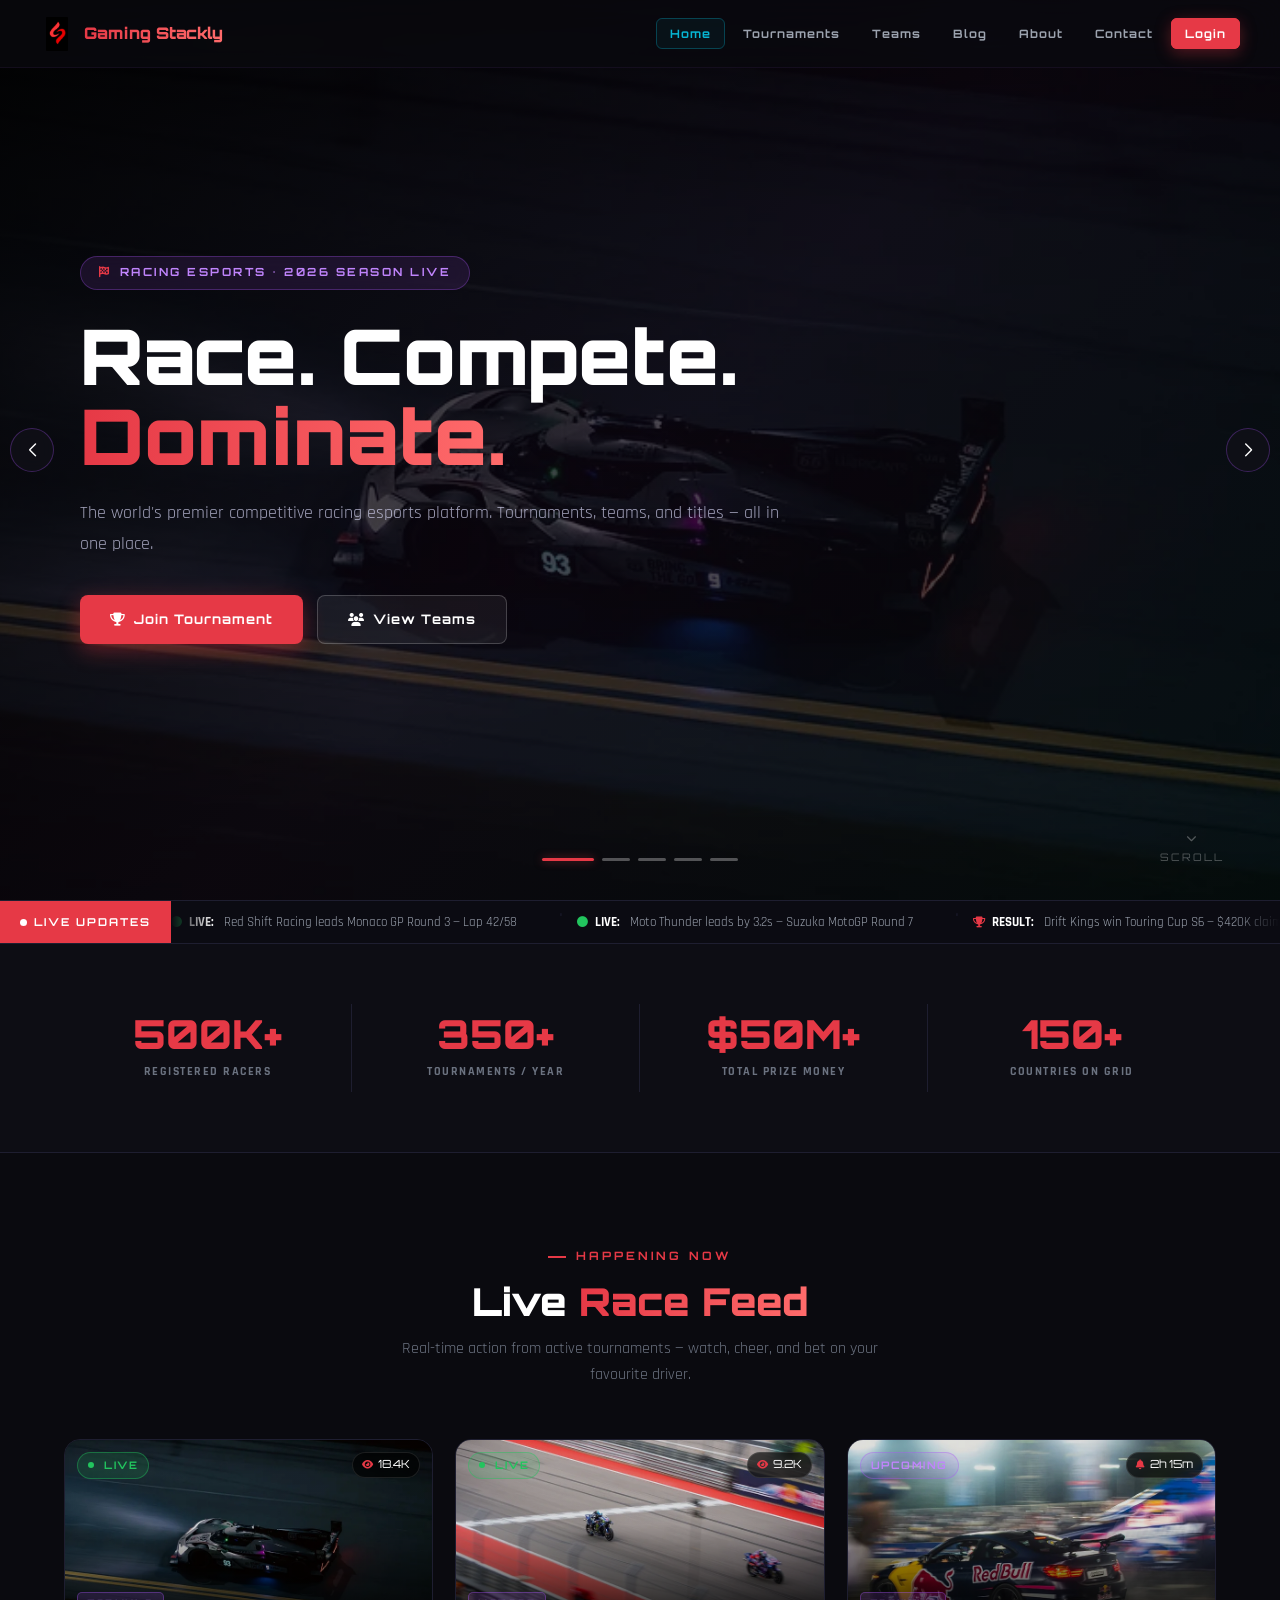
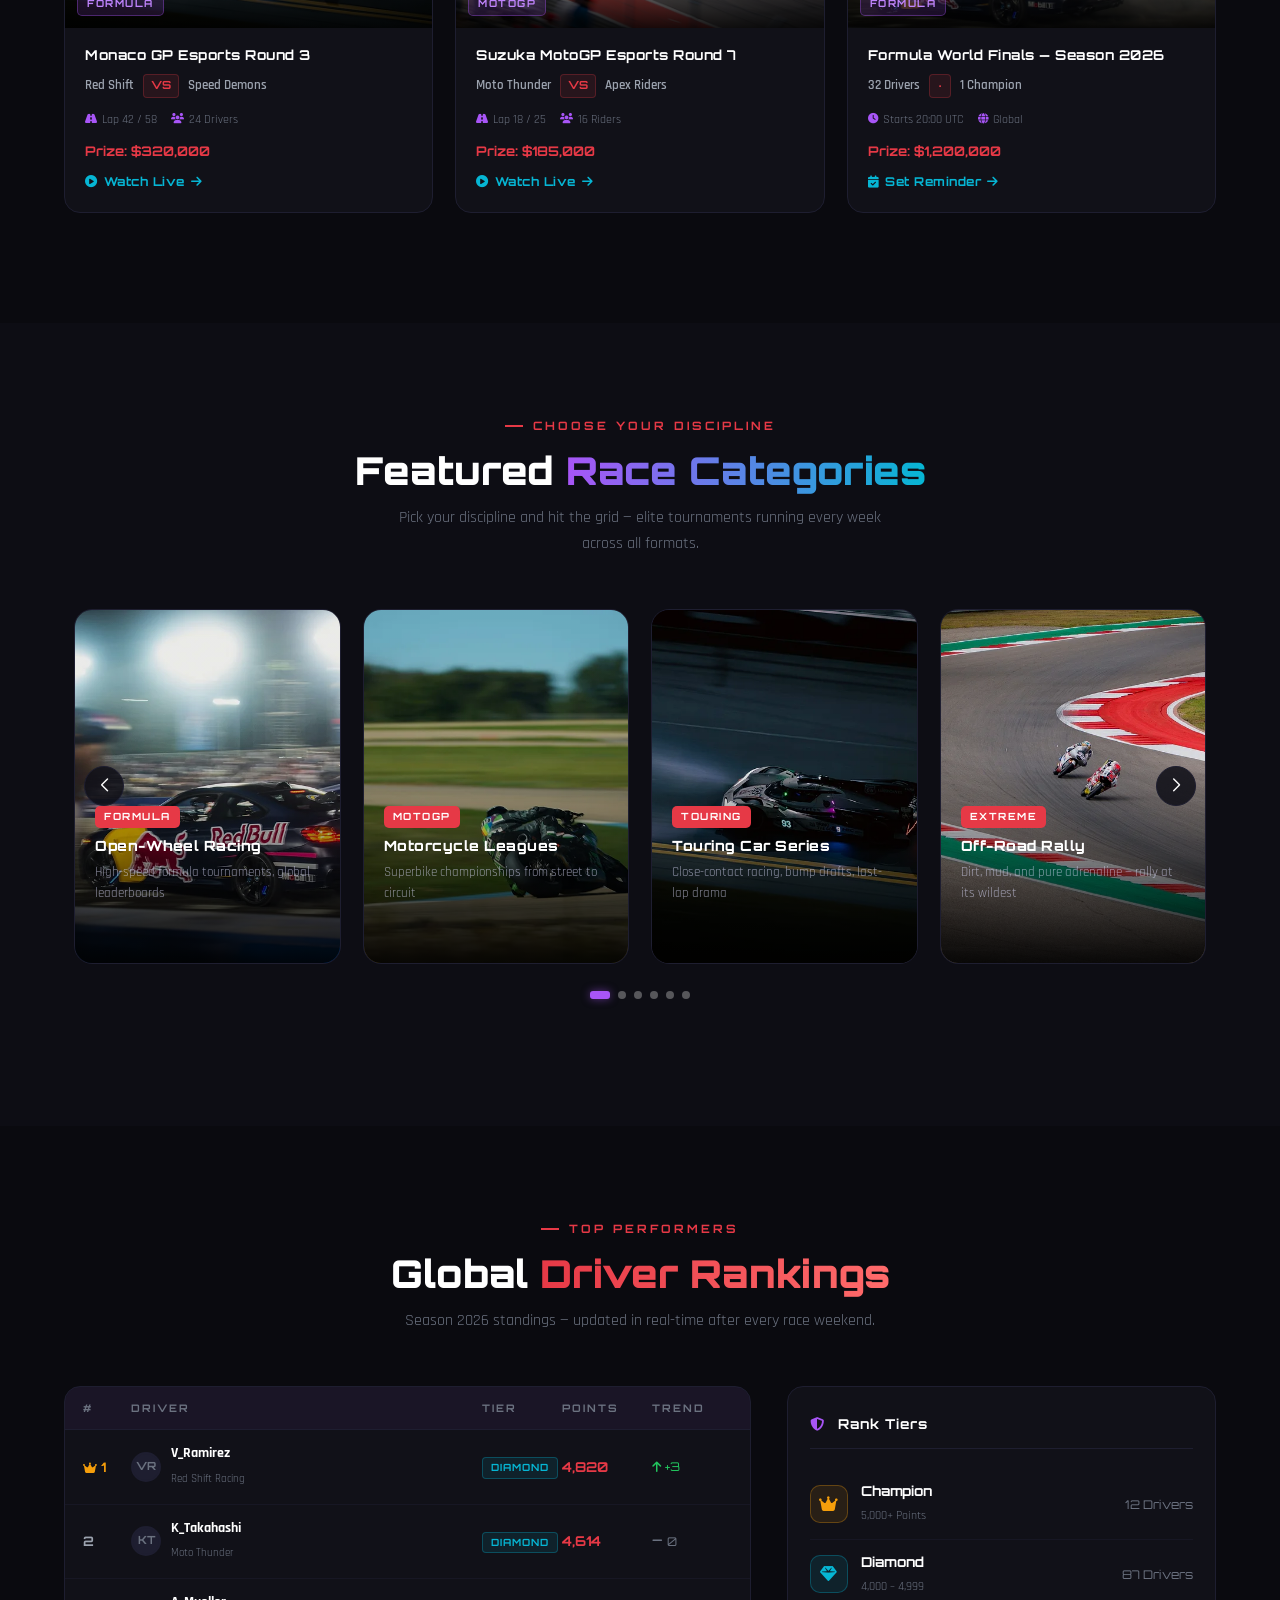
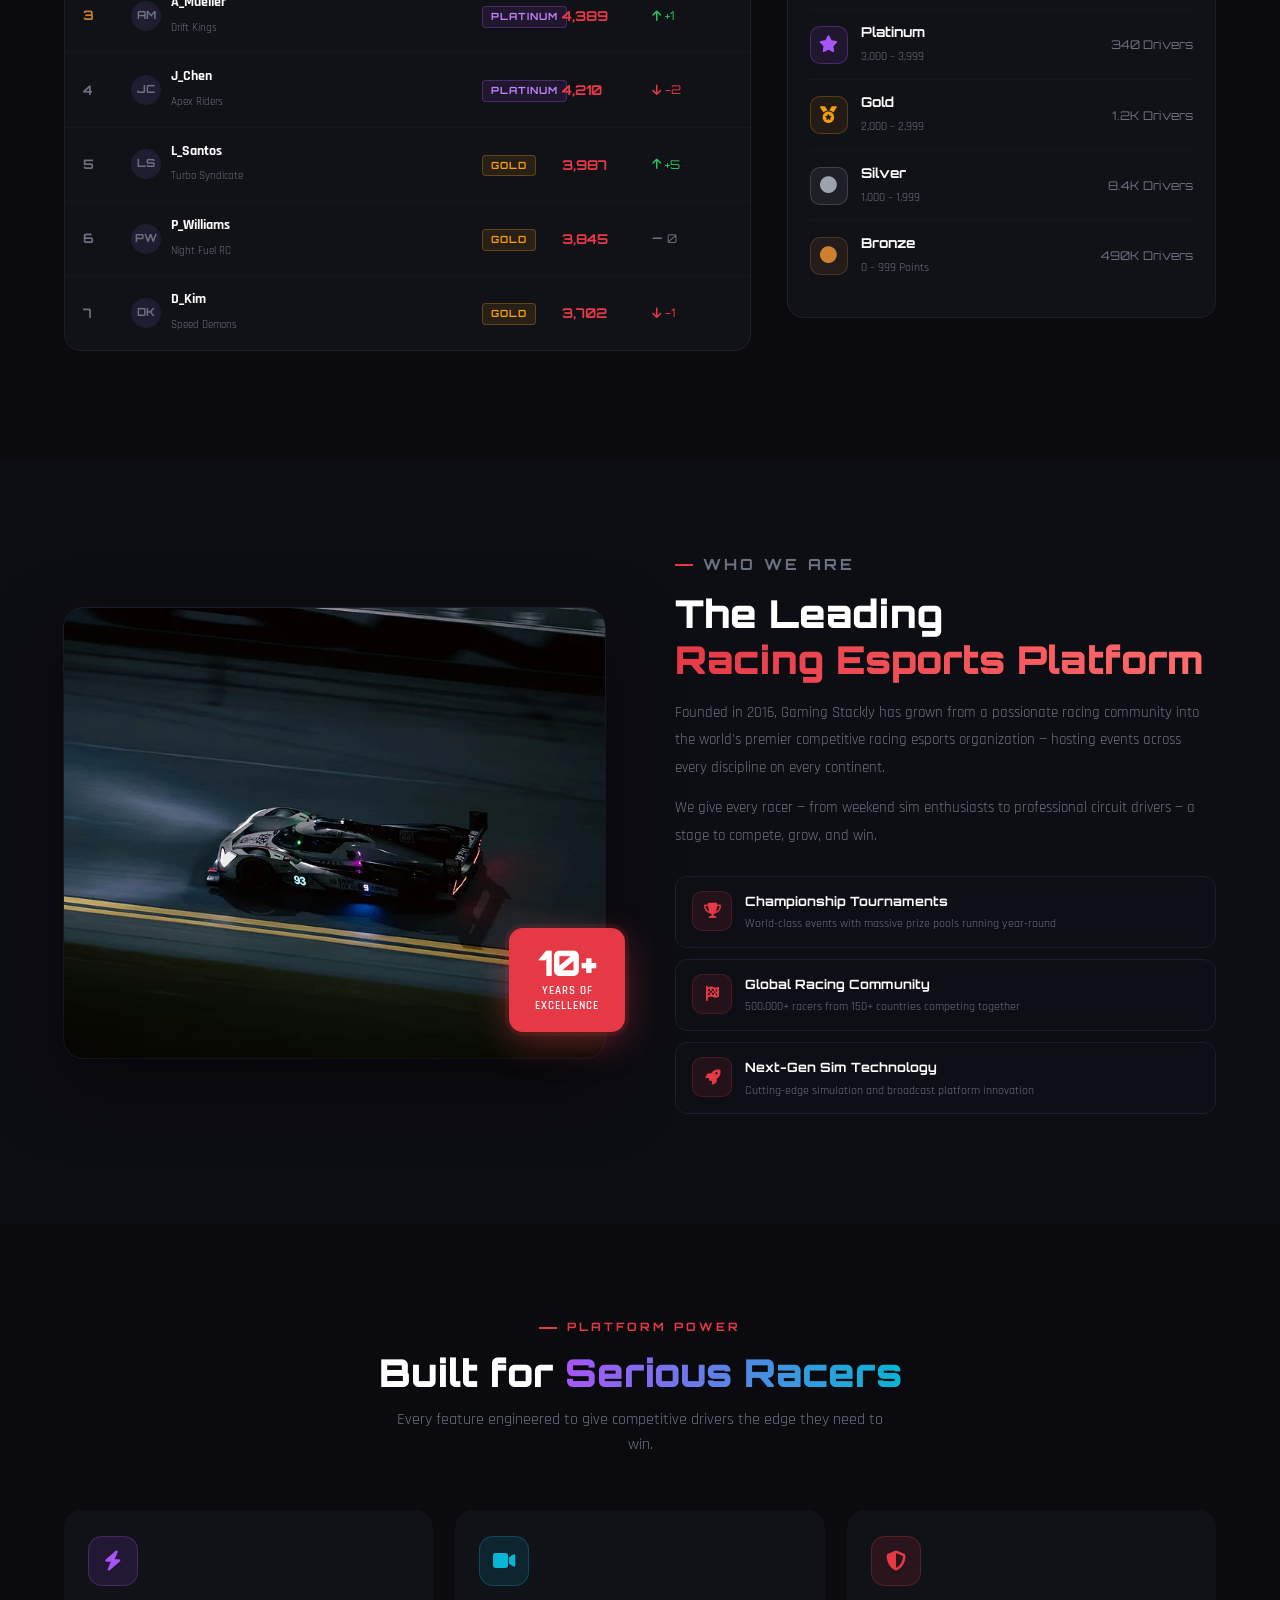
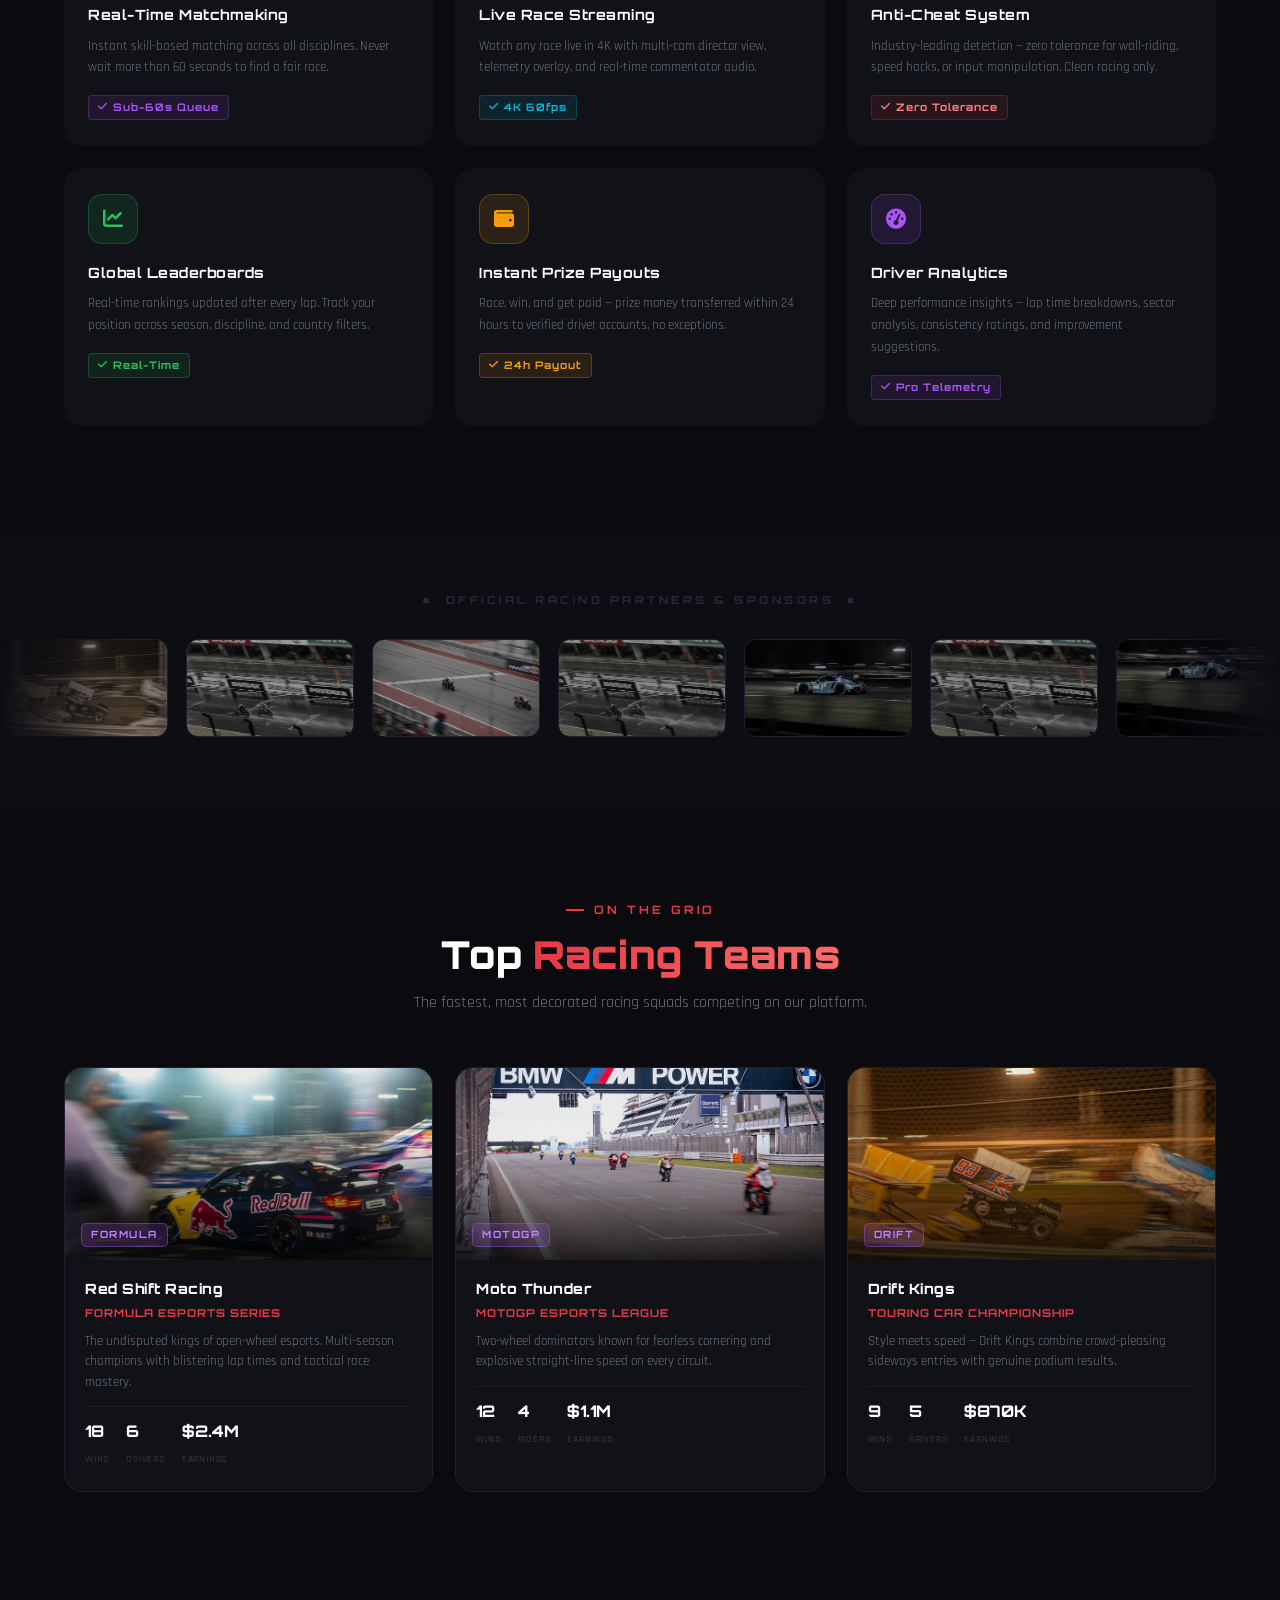
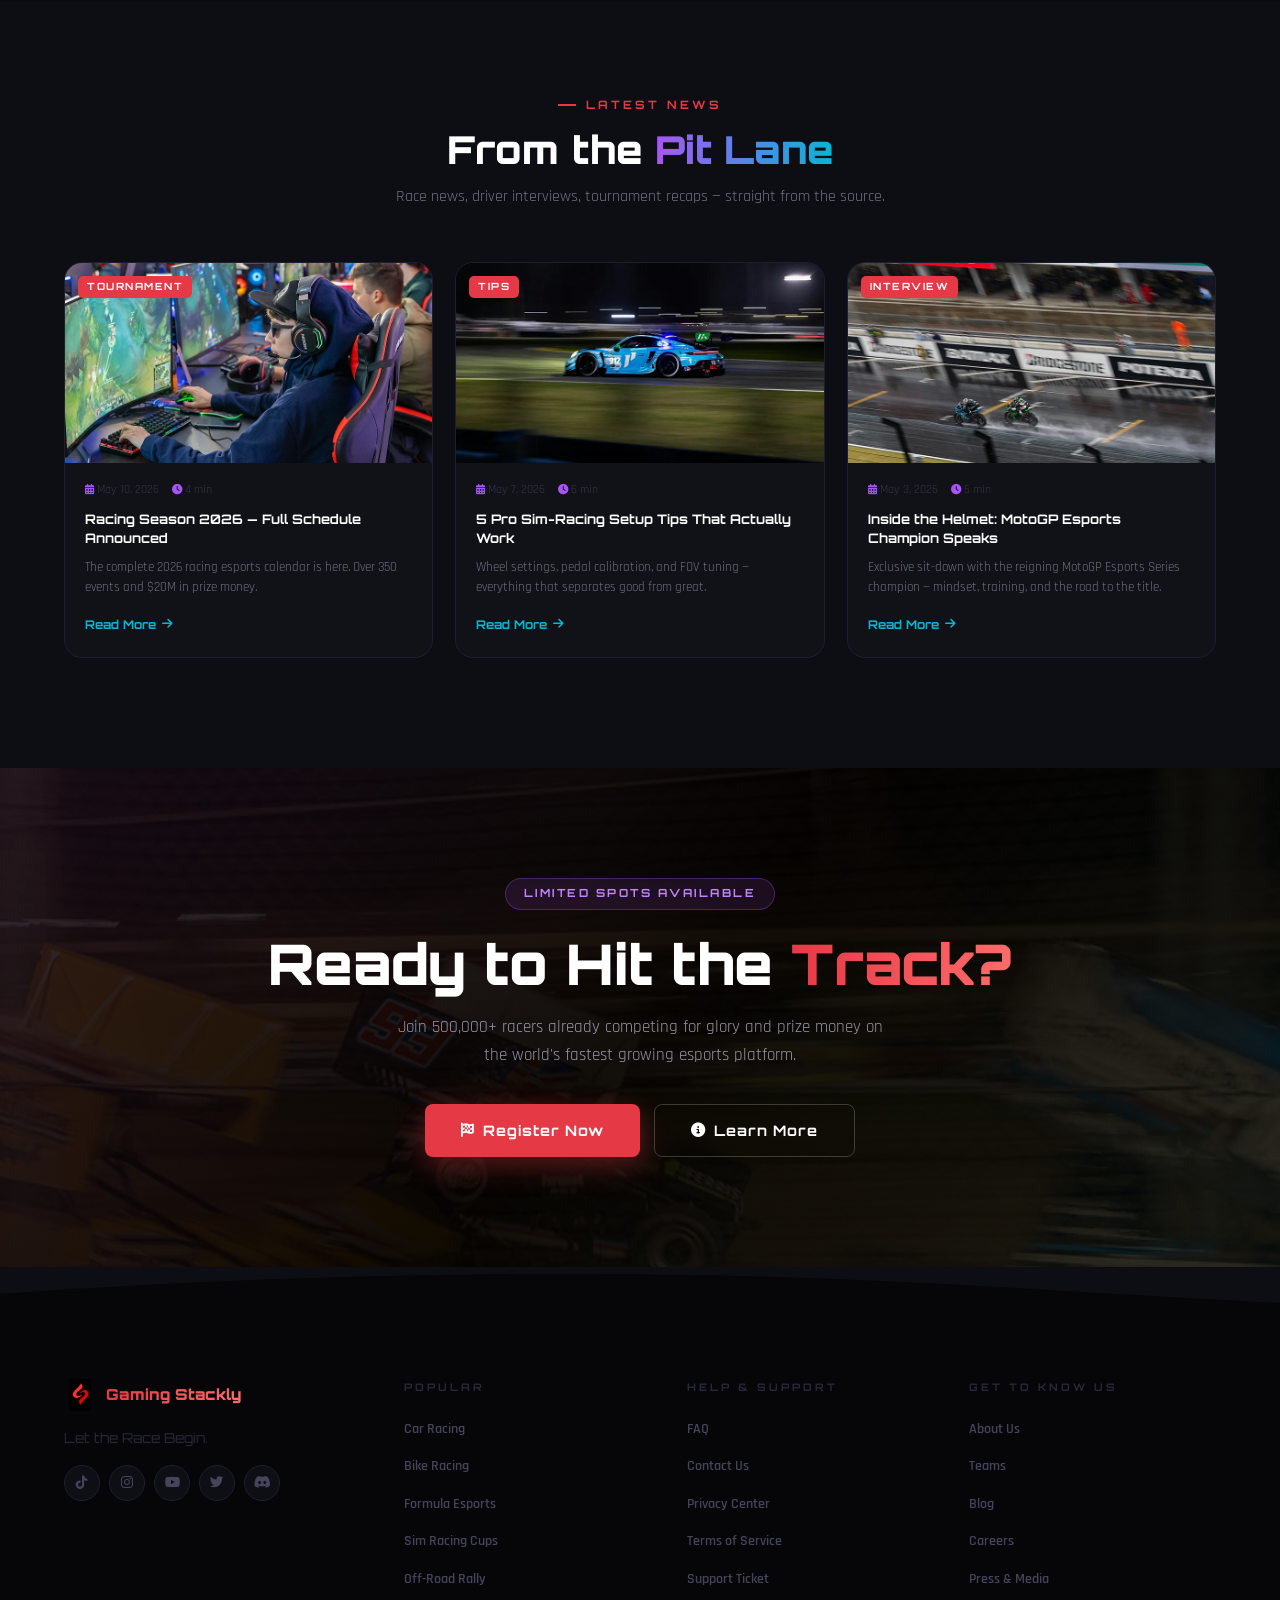
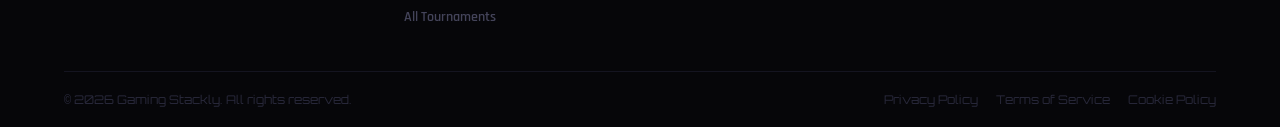
==== commit 3982255b: "new" ====
--- a/index.html
+++ b/index.html
@@ -494,7 +494,7 @@
             <li><a href="blog.html">Blog</a></li>
             <li><a href="about.html">About</a></li>
             <li><a href="contact.html">Contact</a></li>
-            <li><a href="tournaments.html" class="nav-cta">Join Now</a></li>
+            <li><a href="login.html" class="nav-cta">Login</a></li>
         </ul>
         <div class="hamburger" id="hamburger" aria-label="Toggle menu">
             <span></span><span></span><span></span>
@@ -510,7 +510,7 @@
     <a href="blog.html">Blog</a>
     <a href="about.html">About</a>
     <a href="contact.html">Contact</a>
-    <a href="tournaments.html" class="mob-cta">Join Now</a>
+    <a href="login.html" class="mob-cta">Login</a>
 </div>
 
 <!-- ══ HERO SWIPER ══ -->
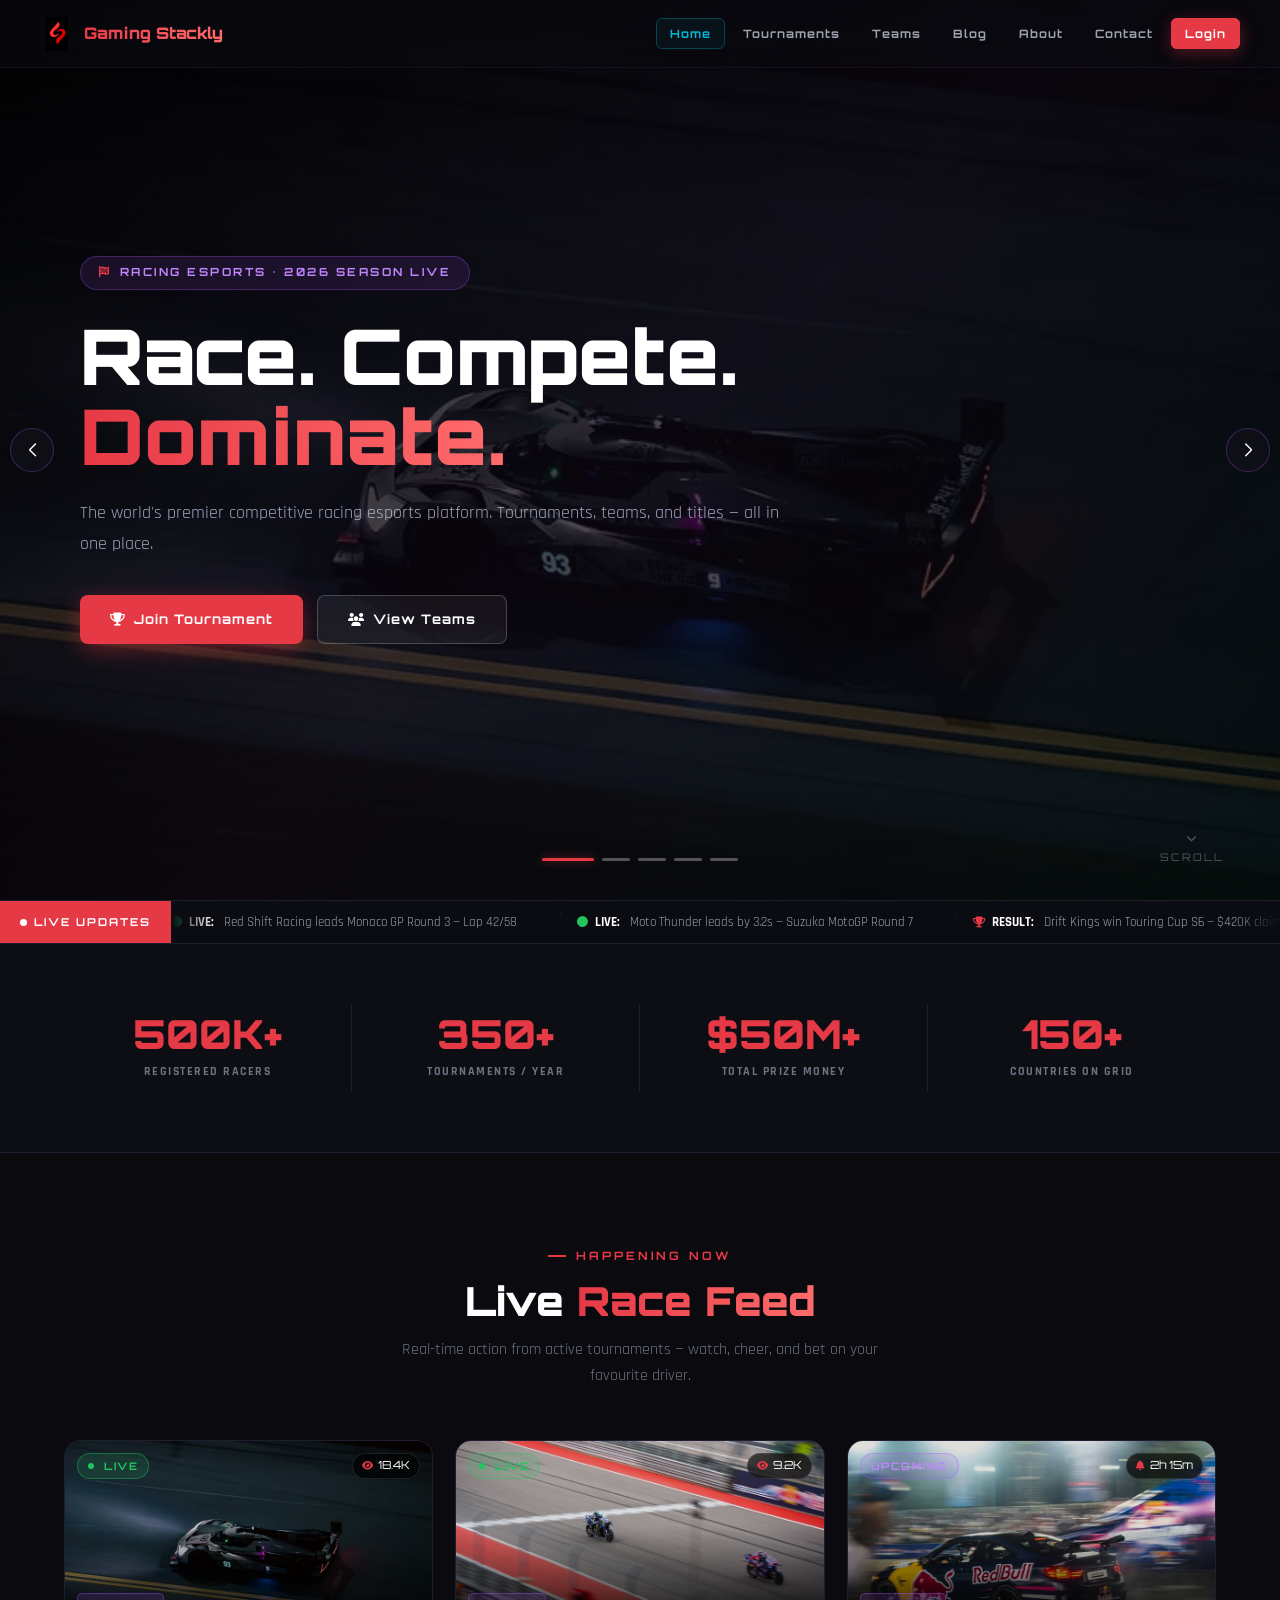
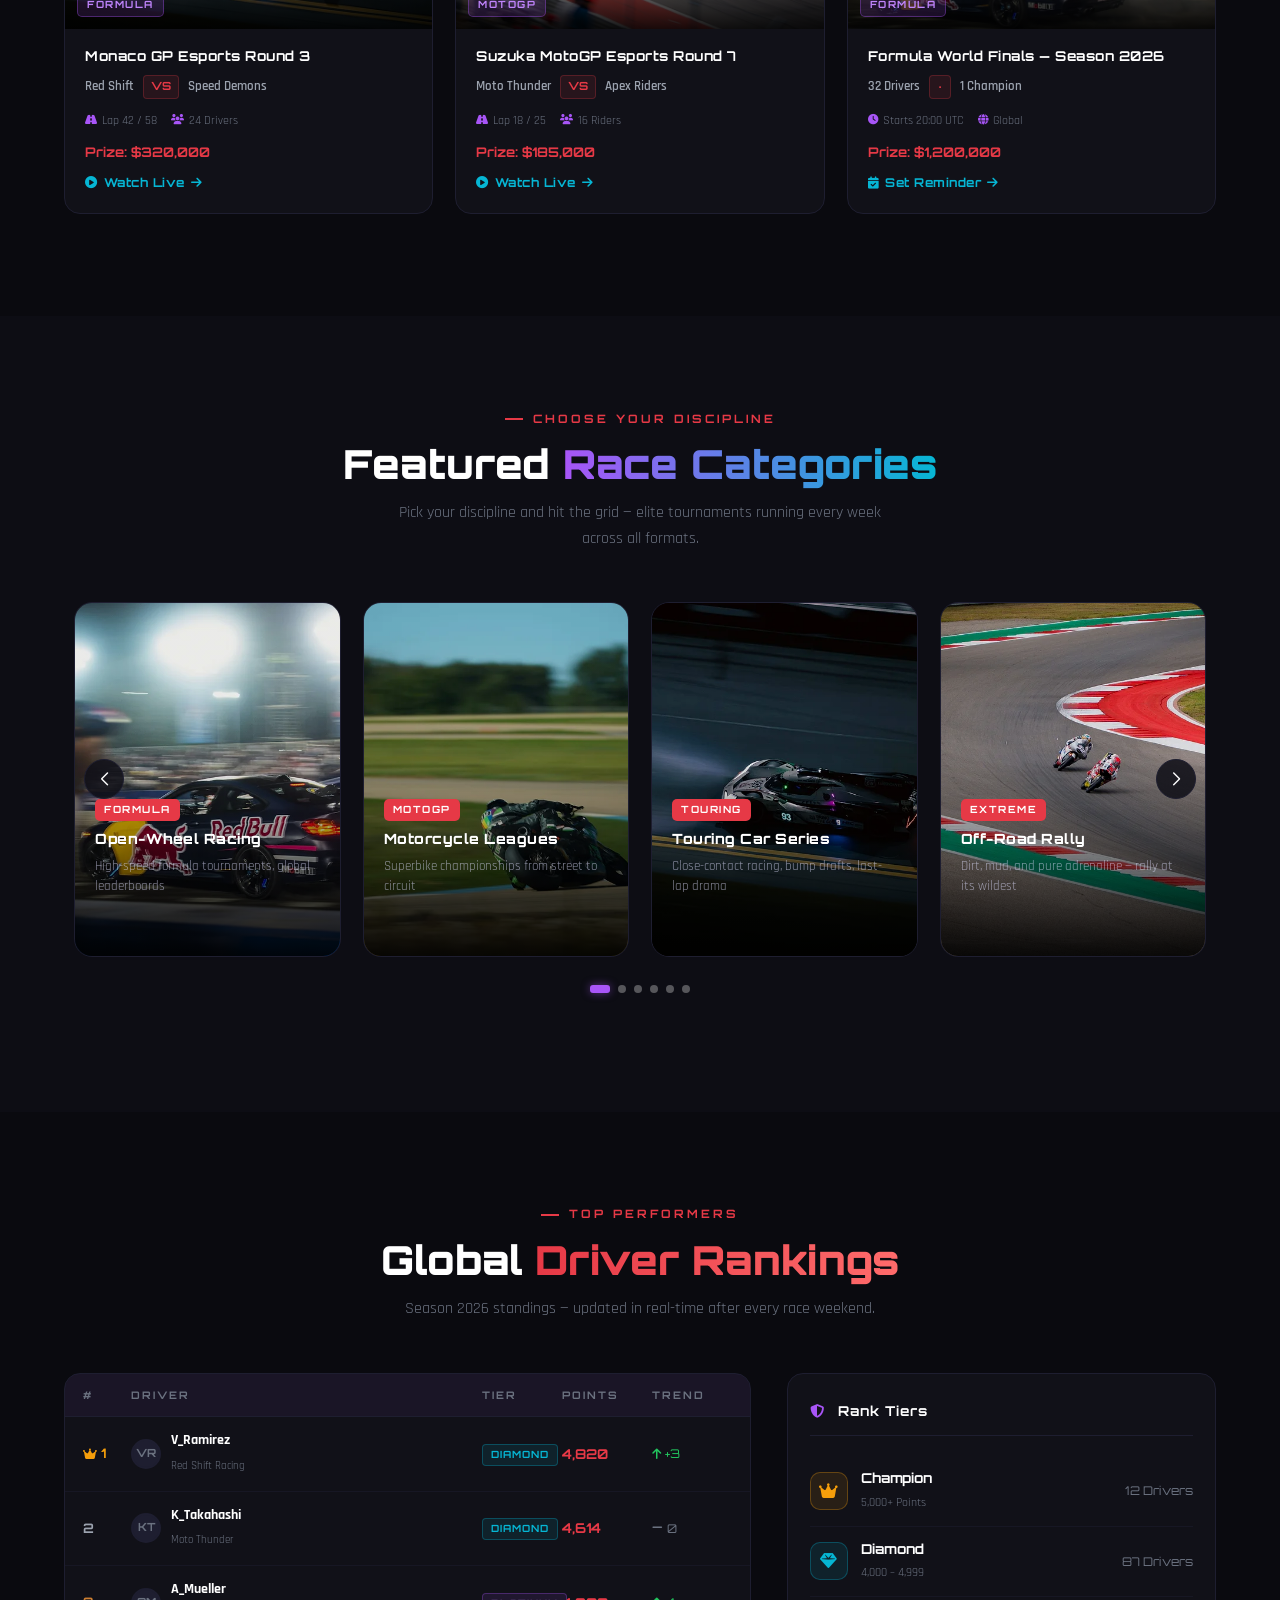
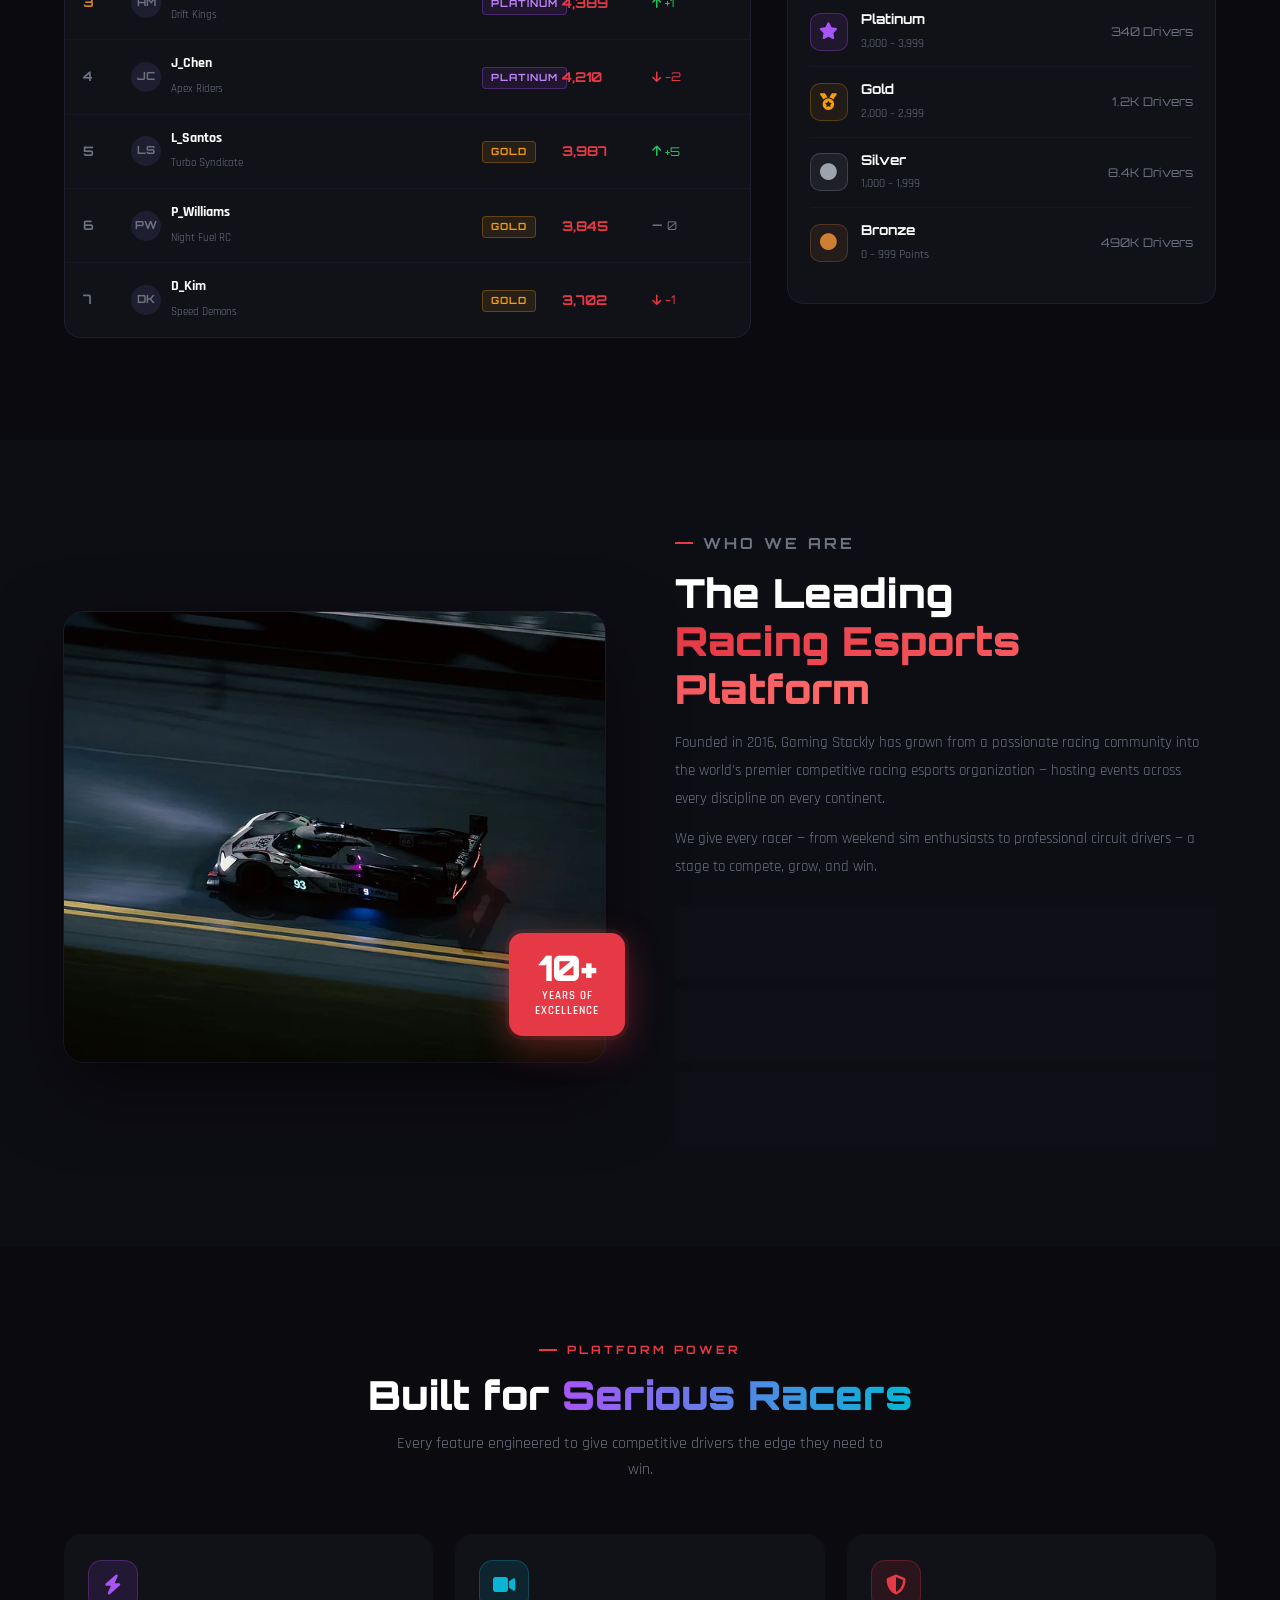
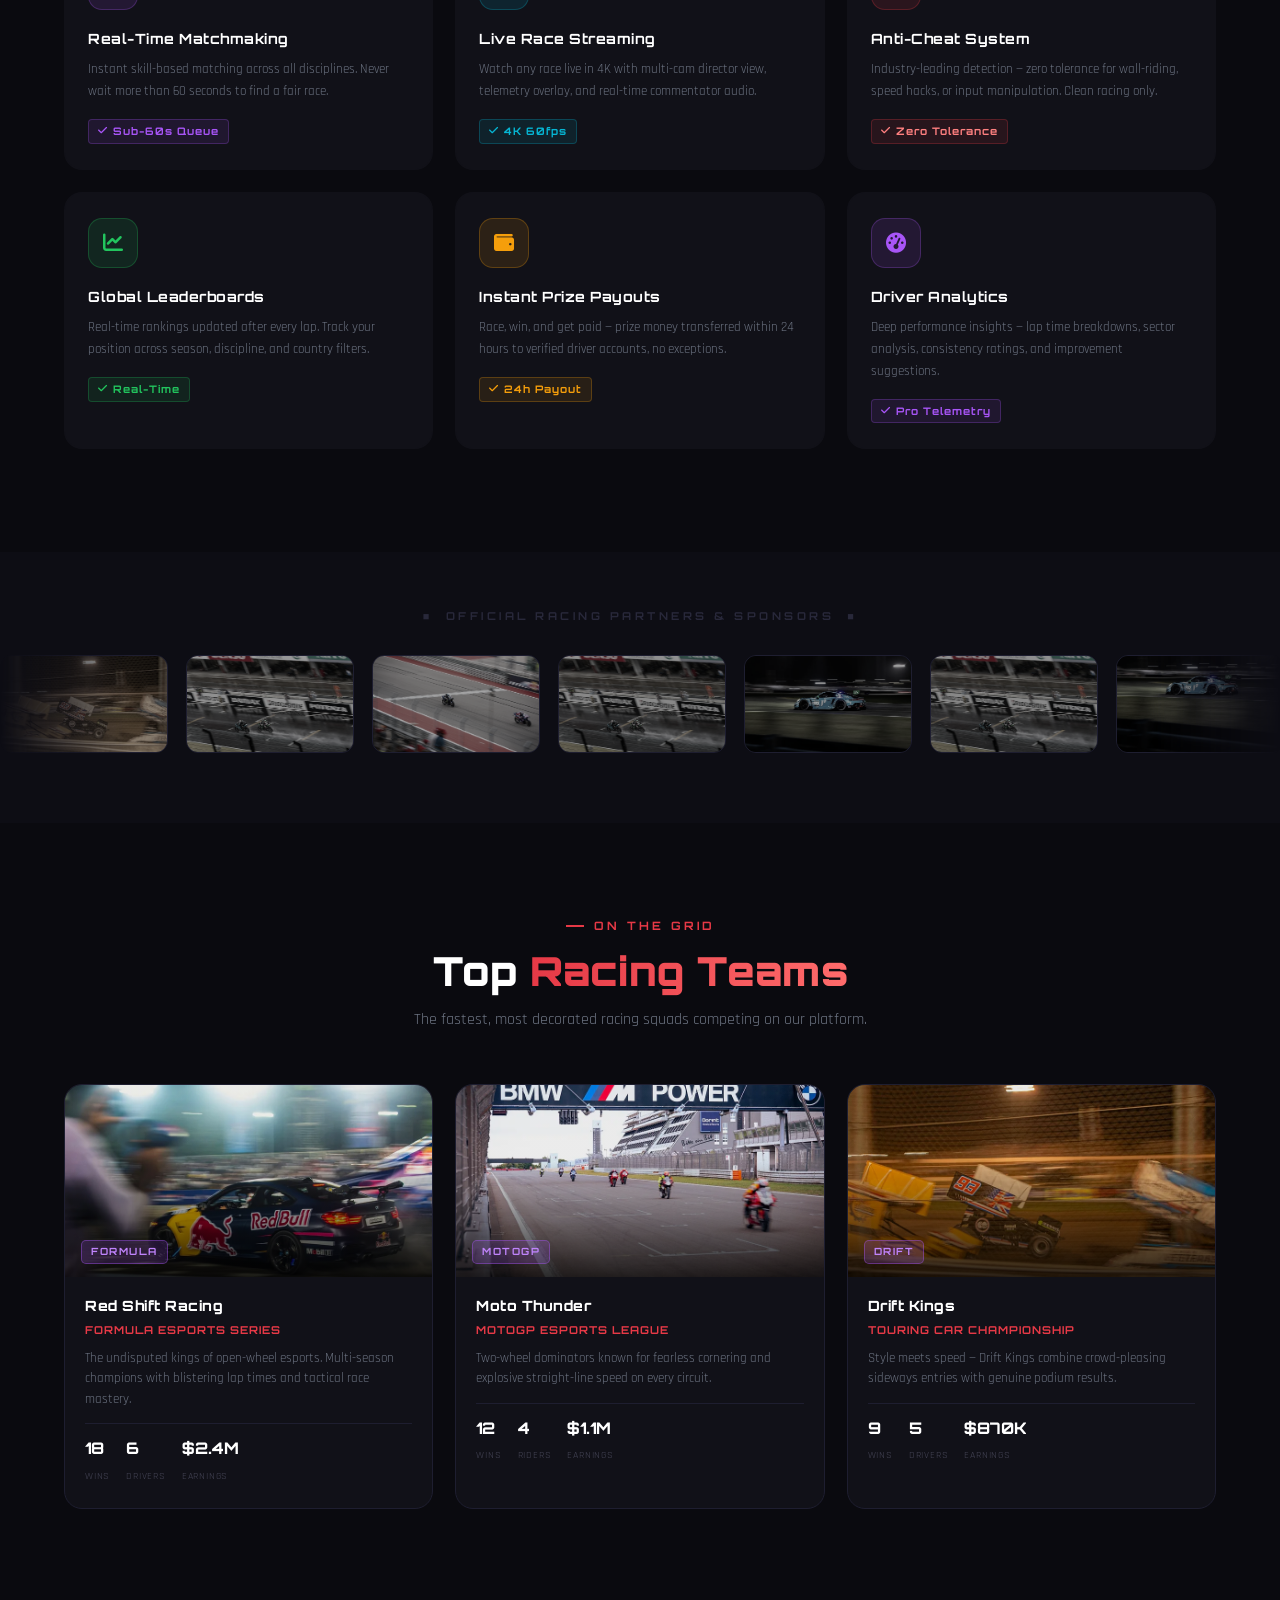
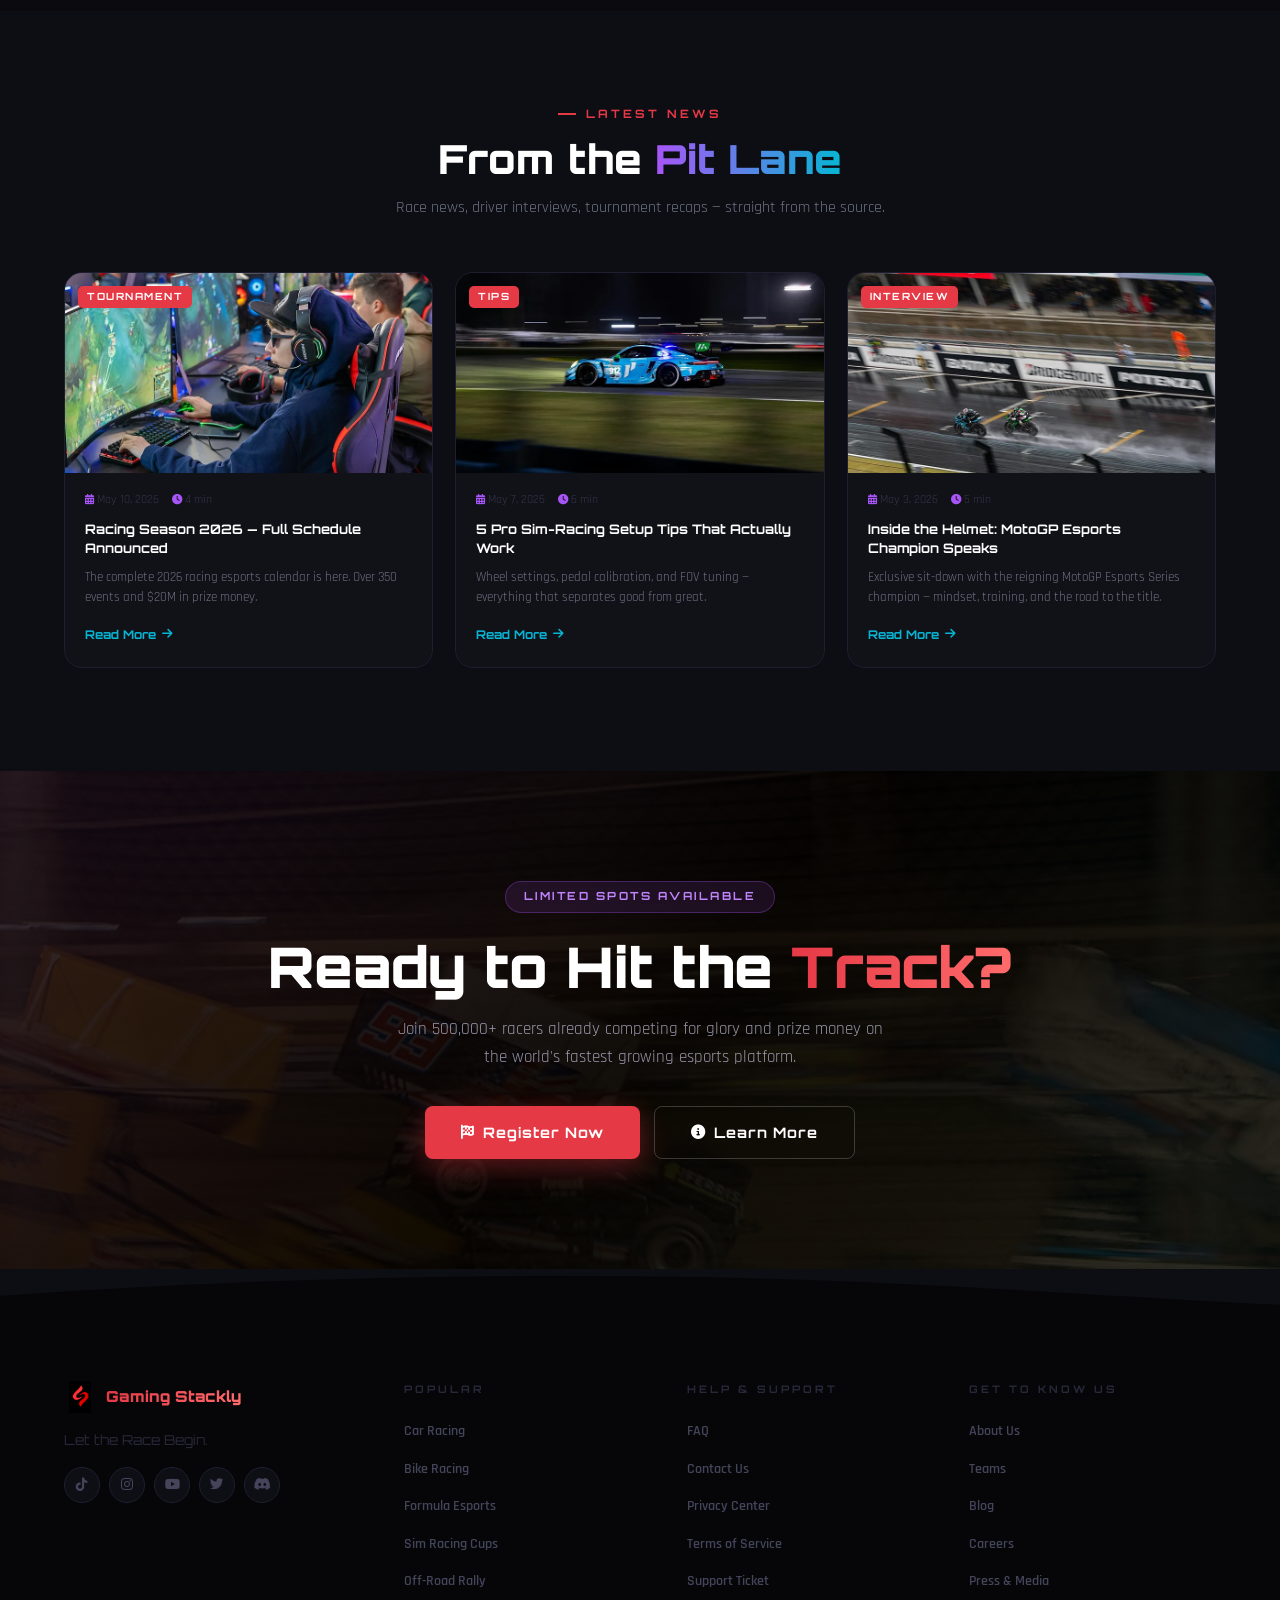
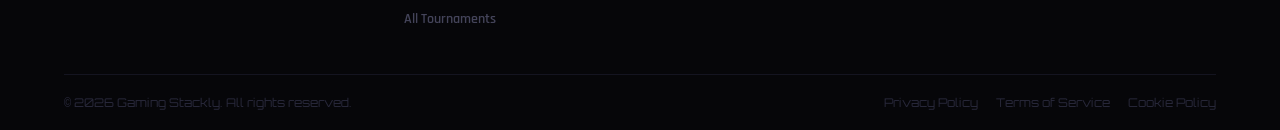
==== commit 2102a9e9: "jjjj" ====
--- a/index.html
+++ b/index.html
@@ -31,14 +31,14 @@
         img { display: block; max-width: 100%; }
 
         /* ── Section Headers ── */
-        .section-header { text-align: center; margin-bottom: 52px; }
+        .section-header { text-align: center; margin-bottom: clamp(24px,4vw,52px); }
         .section-subtitle {
             display: inline-block; color: var(--primary); font-size: 0.72rem; font-weight: 700;
             letter-spacing: 3px; text-transform: uppercase; margin-bottom: 12px;
             padding-left: 28px; position: relative; font-family: 'Orbitron', monospace;
         }
         .section-subtitle::before { content:''; position:absolute; left:0; top:50%; transform:translateY(-50%); width:18px; height:2px; background:var(--primary); }
-        .section-title { font-size: clamp(1.7rem,3vw,2.5rem); font-weight: 900; color:#fff; line-height:1.2; margin-bottom:12px; font-family:'Orbitron',monospace; }
+        .section-title { font-size: clamp(1.3rem,3.5vw,2.5rem); font-weight: 900; color:#fff; line-height:1.2; margin-bottom:12px; font-family:'Orbitron',monospace; }
         .text-gradient { background:linear-gradient(90deg,#e63946,#ff6b6b); -webkit-background-clip:text; -webkit-text-fill-color:transparent; background-clip:text; }
         .text-gradient-cool { background:linear-gradient(90deg,#a855f7,#06b6d4); -webkit-background-clip:text; -webkit-text-fill-color:transparent; background-clip:text; }
         .section-desc { color:var(--muted); font-size:1rem; max-width:500px; margin:0 auto; }
@@ -58,7 +58,7 @@
         .navbar {
             position:fixed; top:0; left:0; right:0; z-index:1000;
             height:68px; display:flex; align-items:center;
-            padding:0 40px;
+            padding:0 clamp(16px,4vw,40px);
             background:rgba(10,10,15,0.75);
             backdrop-filter:blur(18px); -webkit-backdrop-filter:blur(18px);
             border-bottom:1px solid rgba(168,85,247,0.07);
@@ -106,7 +106,7 @@
         /* ════════════════════════════
            HERO SWIPER
         ════════════════════════════ */
-        .hero-swiper-section { position:relative; height:100vh; min-height:620px; overflow:hidden; }
+        .hero-swiper-section { position:relative; height:100svh; min-height:520px; overflow:hidden; }
         .hero-swiper, .hero-swiper .swiper-wrapper { height:100%; }
         .swiper-slide { position:relative; overflow:hidden; }
         .slide-bg {
@@ -123,7 +123,7 @@
         .slide-content {
             position:relative; z-index:3; height:100%;
             display:flex; align-items:center;
-            padding:0 40px; max-width:1200px; margin:0 auto;
+            padding:0 clamp(16px,4vw,40px); max-width:1200px; margin:0 auto;
         }
         .slide-inner { max-width:700px; }
         .slide-badge {
@@ -135,7 +135,7 @@
             backdrop-filter:blur(8px); animation:fadeInDown .7s ease both;
         }
         .slide-badge i { color:var(--primary); }
-        .slide-title { font-size:clamp(2.2rem,6vw,5rem); font-weight:900; color:#fff; line-height:1.05; margin-bottom:20px; font-family:'Orbitron',monospace; animation:fadeInUp .7s .1s ease both; }
+        .slide-title { font-size:clamp(1.55rem,6vw,5rem); font-weight:900; color:#fff; line-height:1.05; margin-bottom:20px; font-family:'Orbitron',monospace; animation:fadeInUp .7s .1s ease both; }
         .slide-title .gr { background:linear-gradient(90deg,#e63946,#ff6b6b); -webkit-background-clip:text; -webkit-text-fill-color:transparent; background-clip:text; }
         .slide-title .gc { background:linear-gradient(90deg,#a855f7,#06b6d4); -webkit-background-clip:text; -webkit-text-fill-color:transparent; background-clip:text; }
         .slide-desc { color:rgba(224,224,255,.7); font-size:clamp(.95rem,2vw,1.15rem); line-height:1.7; margin-bottom:36px; animation:fadeInUp .7s .2s ease both; }
@@ -177,25 +177,25 @@
         /* ════════════════════════════
            STATS STRIP
         ════════════════════════════ */
-        .stats-strip { background:var(--bg-mid); padding:60px 0; border-bottom:1px solid var(--border); }
+        .stats-strip { background:var(--bg-mid); padding:clamp(24px,5vw,60px) 0; border-bottom:1px solid var(--border); }
         .stats-grid { display:grid; grid-template-columns:repeat(4,1fr); }
         .stat-item { text-align:center; padding:10px 20px; border-right:1px solid var(--border); }
         .stat-item:last-child { border-right:none; }
-        .stat-num { font-size:2.5rem; font-weight:900; color:var(--primary); line-height:1; margin-bottom:8px; font-family:'Orbitron',monospace; }
+        .stat-num { font-size:clamp(1.5rem,3.2vw,2.5rem); font-weight:900; color:var(--primary); line-height:1; margin-bottom:8px; font-family:'Orbitron',monospace; }
         .stat-lbl { color:var(--muted); font-size:.78rem; font-weight:700; text-transform:uppercase; letter-spacing:1.5px; }
 
         /* ════════════════════════════
            LIVE RACES
         ════════════════════════════ */
-        .live-races { padding:90px 0 110px; background:var(--bg-deep); position:relative; }
-        .live-races-grid { display:grid; grid-template-columns:repeat(3,1fr); gap:22px; }
+        .live-races { padding:clamp(36px,7vw,110px) 0 clamp(44px,8vw,110px); background:var(--bg-deep); position:relative; }
+        .live-races-grid { display:grid; grid-template-columns:repeat(auto-fit,minmax(min(100%,280px),1fr)); gap:22px; }
         .lrc {
             background:var(--bg-card); border:1px solid var(--border); border-radius:16px;
             overflow:hidden; cursor:pointer;
             transition:transform .3s, border-color .3s, box-shadow .3s;
         }
         .lrc:hover { transform:translateY(-6px); border-color:rgba(168,85,247,.4); box-shadow:0 16px 48px rgba(168,85,247,.12); }
-        .lrc-thumb { position:relative; height:188px; overflow:hidden; }
+        .lrc-thumb { position:relative; height:clamp(140px,16vw,188px); overflow:hidden; }
         .lrc-thumb img { width:100%; height:100%; object-fit:cover; display:block; transition:transform .5s; }
         .lrc:hover .lrc-thumb img { transform:scale(1.07); }
         .lrc-thumb .lrc-dim { position:absolute; inset:0; background:linear-gradient(to top,rgba(0,0,0,.9) 0%,rgba(0,0,0,.1) 55%); }
@@ -223,10 +223,10 @@
         /* ════════════════════════════
            GAME CATEGORIES SWIPER
         ════════════════════════════ */
-        .game-categories { padding:90px 0 110px; background:var(--bg-mid); position:relative; }
+        .game-categories { padding:clamp(36px,7vw,110px) 0 clamp(44px,8vw,110px); background:var(--bg-mid); position:relative; }
         .gc-wrap { position:relative; padding:0 10px; }
         .games-swiper { padding-bottom:52px!important; }
-        .gc-card { position:relative; border-radius:18px; overflow:hidden; height:355px; cursor:pointer; border:1px solid var(--border); transition:border-color .3s; display:block; }
+        .gc-card { position:relative; border-radius:18px; overflow:hidden; height:clamp(210px,30vw,355px); cursor:pointer; border:1px solid var(--border); transition:border-color .3s; display:block; }
         .gc-card:hover { border-color:rgba(168,85,247,.45); }
         .gc-card img { width:100%; height:100%; object-fit:cover; display:block; transition:transform .55s ease; }
         .gc-card:hover img { transform:scale(1.08); }
@@ -247,7 +247,7 @@
         /* ════════════════════════════
            LEADERBOARD
         ════════════════════════════ */
-        .leaderboard-section { padding:90px 0 110px; background:var(--bg-deep); position:relative; }
+        .leaderboard-section { padding:clamp(36px,7vw,110px) 0 clamp(44px,8vw,110px); background:var(--bg-deep); position:relative; }
         .lb-grid { display:grid; grid-template-columns:1.6fr 1fr; gap:36px; align-items:start; }
         .lb-wrap { background:var(--bg-card); border:1px solid var(--border); border-radius:16px; overflow:hidden; }
         .lb-head { display:grid; grid-template-columns:48px 1fr 80px 90px 80px; padding:13px 18px; background:rgba(168,85,247,.06); border-bottom:1px solid var(--border); }
@@ -288,11 +288,11 @@
         /* ════════════════════════════
            ABOUT PREVIEW
         ════════════════════════════ */
-        .about-preview { padding:90px 0 110px; background:var(--bg-mid); position:relative; }
+        .about-preview { padding:clamp(36px,7vw,110px) 0 clamp(44px,8vw,110px); background:var(--bg-mid); position:relative; }
         .apg { display:grid; grid-template-columns:1fr 1fr; gap:70px; align-items:center; }
         .ap-img { position:relative; }
         .ap-img .img-frame { border-radius:20px; overflow:hidden; box-shadow:0 28px 72px rgba(0,0,0,.5), 0 0 0 1px var(--border); }
-        .ap-img img { width:100%; height:450px; object-fit:cover; display:block; transition:transform .5s; }
+        .ap-img img { width:100%; height:clamp(200px,36vw,450px); object-fit:cover; display:block; transition:transform .5s; }
         .ap-img:hover img { transform:scale(1.04); }
         .exp-badge { position:absolute; bottom:26px; right:-20px; background:var(--primary); color:#fff; border-radius:14px; padding:17px 22px; text-align:center; box-shadow:0 10px 36px rgba(230,57,70,.4), 0 0 0 4px rgba(230,57,70,.1); min-width:116px; }
         .exp-badge .big { display:block; font-size:2.2rem; font-weight:900; line-height:1; margin-bottom:4px; font-family:'Orbitron',monospace; }
@@ -310,7 +310,7 @@
         /* ════════════════════════════
            AURORA PLATFORM FEATURES
         ════════════════════════════ */
-        .aurora-section { padding:90px 0 110px; background:var(--bg-deep); position:relative; }
+        .aurora-section { padding:clamp(36px,7vw,110px) 0 clamp(44px,8vw,110px); background:var(--bg-deep); position:relative; }
         .aurora-grid { display:grid; grid-template-columns:repeat(3,1fr); gap:22px; }
         .ac {
             position:relative; border-radius:18px; background:var(--bg-card);
@@ -354,11 +354,11 @@
         /* ════════════════════════════
            TEAMS PREVIEW
         ════════════════════════════ */
-        .teams-preview { padding:90px 0 110px; background:var(--bg-deep); position:relative; }
-        .teams-grid { display:grid; grid-template-columns:repeat(3,1fr); gap:22px; }
+        .teams-preview { padding:clamp(36px,7vw,110px) 0 clamp(44px,8vw,110px); background:var(--bg-deep); position:relative; }
+        .teams-grid { display:grid; grid-template-columns:repeat(auto-fit,minmax(min(100%,260px),1fr)); gap:22px; }
         .tp-card { background:var(--bg-card); border:1px solid var(--border); border-radius:18px; overflow:hidden; transition:transform .3s, border-color .3s, box-shadow .3s; }
         .tp-card:hover { transform:translateY(-7px); border-color:rgba(168,85,247,.4); box-shadow:0 20px 50px rgba(168,85,247,.1); }
-        .tp-cover { position:relative; height:192px; overflow:hidden; }
+        .tp-cover { position:relative; height:clamp(130px,16vw,192px); overflow:hidden; }
         .tp-cover img { width:100%; height:100%; object-fit:cover; display:block; transition:transform .5s; }
         .tp-card:hover .tp-cover img { transform:scale(1.07); }
         .tp-cover .tp-dim { position:absolute; inset:0; background:linear-gradient(to top,rgba(0,0,0,.82) 0%,rgba(0,0,0,.05) 60%); }
@@ -374,11 +374,11 @@
         /* ════════════════════════════
            BLOG PREVIEW
         ════════════════════════════ */
-        .blog-preview { padding:90px 0 110px; background:var(--bg-mid); position:relative; }
-        .blog-grid { display:grid; grid-template-columns:repeat(3,1fr); gap:22px; }
+        .blog-preview { padding:clamp(36px,7vw,110px) 0 clamp(44px,8vw,110px); background:var(--bg-mid); position:relative; }
+        .blog-grid { display:grid; grid-template-columns:repeat(auto-fit,minmax(min(100%,260px),1fr)); gap:22px; }
         .blog-card { background:var(--bg-card); border:1px solid var(--border); border-radius:18px; overflow:hidden; cursor:pointer; transition:transform .3s, border-color .3s, box-shadow .3s; }
         .blog-card:hover { transform:translateY(-6px); border-color:rgba(168,85,247,.4); box-shadow:0 16px 45px rgba(168,85,247,.08); }
-        .blog-thumb { position:relative; height:200px; overflow:hidden; }
+        .blog-thumb { position:relative; height:clamp(140px,17vw,200px); overflow:hidden; }
         .blog-thumb img { width:100%; height:100%; object-fit:cover; display:block; transition:transform .5s; }
         .blog-card:hover .blog-thumb img { transform:scale(1.06); }
         .blog-cat { position:absolute; top:13px; left:13px; background:var(--primary); color:#fff; font-size:.62rem; font-weight:700; letter-spacing:1.5px; text-transform:uppercase; padding:3px 9px; border-radius:5px; font-family:'Orbitron',monospace; }
@@ -393,7 +393,7 @@
         /* ════════════════════════════
            CTA
         ════════════════════════════ */
-        .cta-section { position:relative; padding:110px 0; overflow:hidden; text-align:center; }
+        .cta-section { position:relative; padding:clamp(44px,9vw,110px) 0; overflow:hidden; text-align:center; }
         .cta-bg { position:absolute; inset:0; background:url('images/tournament.webp') center/cover no-repeat; filter:brightness(.2); transform:scale(1.04); }
         .cta-overlay { position:absolute; inset:0; background:linear-gradient(135deg,rgba(168,85,247,.08) 0%,rgba(0,0,0,.6) 50%,rgba(6,182,212,.05) 100%); }
         .cta-inner { position:relative; z-index:2; }
@@ -435,46 +435,73 @@
         .footer-legal a:hover { color:#fff; }
 
         /* ════════════════════════════
-           RESPONSIVE
-        ════════════════════════════ */
+           RESPONSIVE  (structural-only — spacing/sizes use clamp() in base)
+        ════════════════════════════ */
+
+        /* ── 769px+: desktop nav, no hamburger ── */
+        @media (min-width:769px) {
+            .hamburger    { display:none !important; }
+            .nav-menu     { display:flex !important; }
+            .mobile-menu  { display:none !important; }
+        }
+
+        /* ── ≤1100px: collapse lb-grid & footer gap ── */
         @media (max-width:1100px) {
-            .live-races-grid { grid-template-columns:repeat(2,1fr); }
-            .aurora-grid { grid-template-columns:repeat(2,1fr); }
-            .lb-grid { grid-template-columns:1fr; }
-        }
+            .lb-grid      { grid-template-columns:1fr; }
+            .footer-inner { gap:clamp(20px,4vw,48px); }
+        }
+
+        /* ── ≤900px: single-col about, 2-col stats, 1-col footer, aurora 2-col ── */
         @media (max-width:900px) {
-            .apg { grid-template-columns:1fr; gap:40px; }
-            .exp-badge { right:14px; bottom:14px; }
-            .teams-grid, .blog-grid { grid-template-columns:repeat(2,1fr); }
-            .stats-grid { grid-template-columns:repeat(2,1fr); }
+            .apg          { grid-template-columns:1fr; gap:clamp(24px,4vw,40px); }
+            .exp-badge    { right:14px; bottom:14px; }
+            .stats-grid   { grid-template-columns:repeat(2,1fr); }
             .stat-item:nth-child(2) { border-right:none; }
-            .stat-item:nth-child(3) { border-top:1px solid var(--border); }
-            .footer-inner { grid-template-columns:1fr; gap:32px; }
+            .stat-item:nth-child(3),
+            .stat-item:nth-child(4) { border-top:1px solid var(--border); }
+            .footer-inner { grid-template-columns:1fr; }
+            .aurora-grid  { grid-template-columns:repeat(2,1fr); }
             .lb-head, .lb-row { grid-template-columns:42px 1fr 70px 78px; }
-            .lb-head span:last-child, .lb-row > *:last-child { display:none; }
-        }
+            .lb-head span:last-child,
+            .lb-row > *:last-child { display:none; }
+        }
+
+        /* ── ≤768px: mobile nav, hide swiper arrows ── */
         @media (max-width:768px) {
-            .navbar { padding:0 20px; }
-            .nav-menu { display:none; }
+            .nav-menu  { display:none; }
             .hamburger { display:flex; }
-            .live-races-grid { grid-template-columns:1fr; }
-            .aurora-grid { grid-template-columns:1fr; }
-            .slide-content { padding:0 20px; }
-        }
+            .hero-swiper .swiper-button-next,
+            .hero-swiper .swiper-button-prev { display:none; }
+        }
+
+        /* ── ≤640px: 2-col footer-right, 3-col lb trim, aurora 1-col ── */
         @media (max-width:640px) {
-            .teams-grid, .blog-grid { grid-template-columns:1fr; }
+            .aurora-grid  { grid-template-columns:1fr; }
             .footer-right { grid-template-columns:1fr 1fr; }
-            .footer-bar { flex-direction:column; text-align:center; }
+            .footer-bar   { flex-direction:column; text-align:center; }
             .lb-head, .lb-row { grid-template-columns:36px 1fr 58px; }
-            .lb-head span:nth-child(3), .lb-row > *:nth-child(3),
-            .lb-head span:nth-child(4), .lb-row > *:nth-child(4) { display:none; }
-        }
+            .lb-head span:nth-child(3),
+            .lb-row > *:nth-child(3) { display:none; }
+        }
+
+        /* ── ≤480px: stack hero buttons, 1-col footer, overflow lb ── */
         @media (max-width:480px) {
-            .hero-swiper-section { min-height:520px; }
-            .hero-scroll { display:none; }
-            .slide-btns { flex-direction:column; align-items:flex-start; }
-            .btn-sp { padding:11px 22px; font-size:.78rem; }
-            .stats-grid { grid-template-columns:1fr 1fr; }
+            .slide-btns   { flex-direction:column; align-items:stretch; gap:10px; }
+            .btn-sp       { width:100%; justify-content:center; }
+            .slide-inner  { max-width:100%; }
+            .hero-scroll  { display:none; }
+            .footer-right { grid-template-columns:1fr; }
+            .footer-inner { padding:clamp(20px,4vw,32px) 0 clamp(16px,4vw,28px); gap:20px; }
+            .cta-btns     { flex-direction:column; align-items:center; }
+            .btn-cta-p, .btn-cta-o { width:100%; max-width:320px; justify-content:center; }
+            .lb-wrap      { overflow-x:auto; }
+            .lb-head, .lb-row { min-width:280px; }
+        }
+
+        /* ── ≤360px: hide logo text ── */
+        @media (max-width:360px) {
+            .logo span    { display:none; }
+            .footer-right { grid-template-columns:1fr; }
         }
     </style>
 </head>
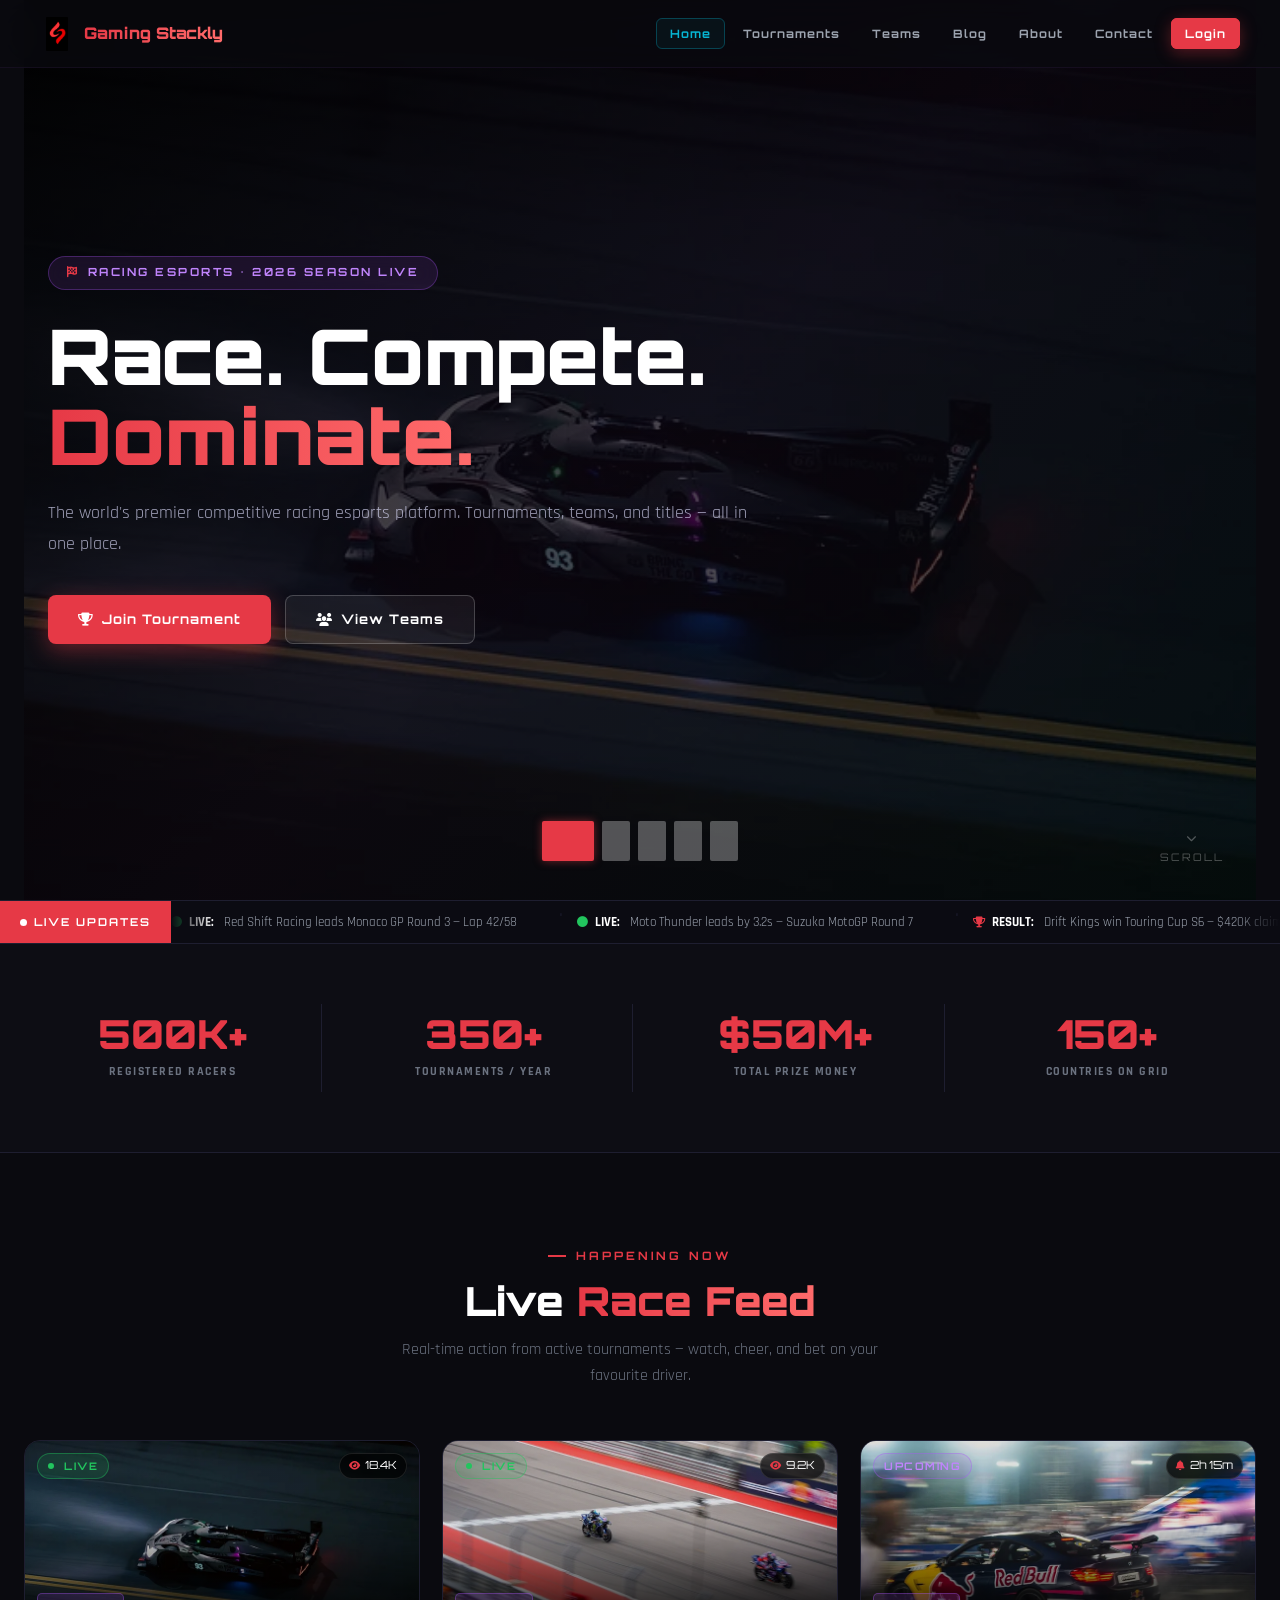
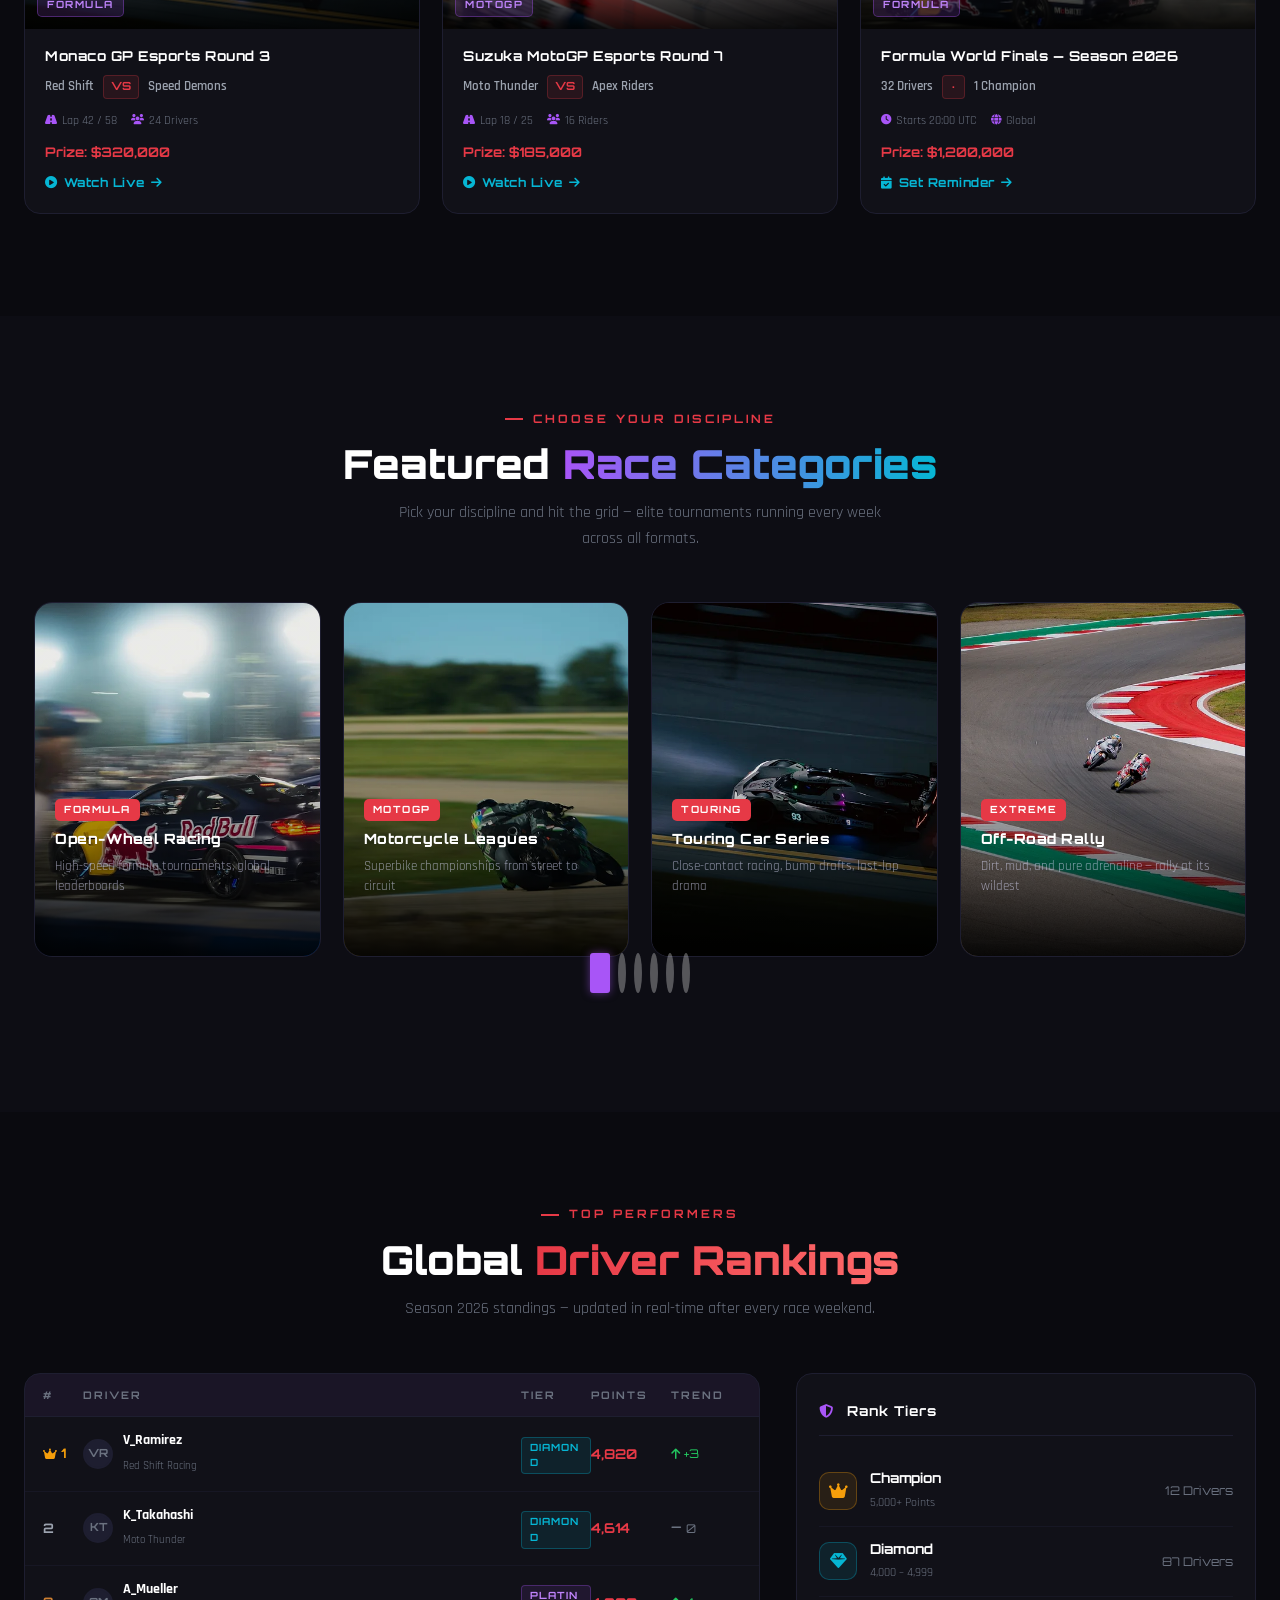
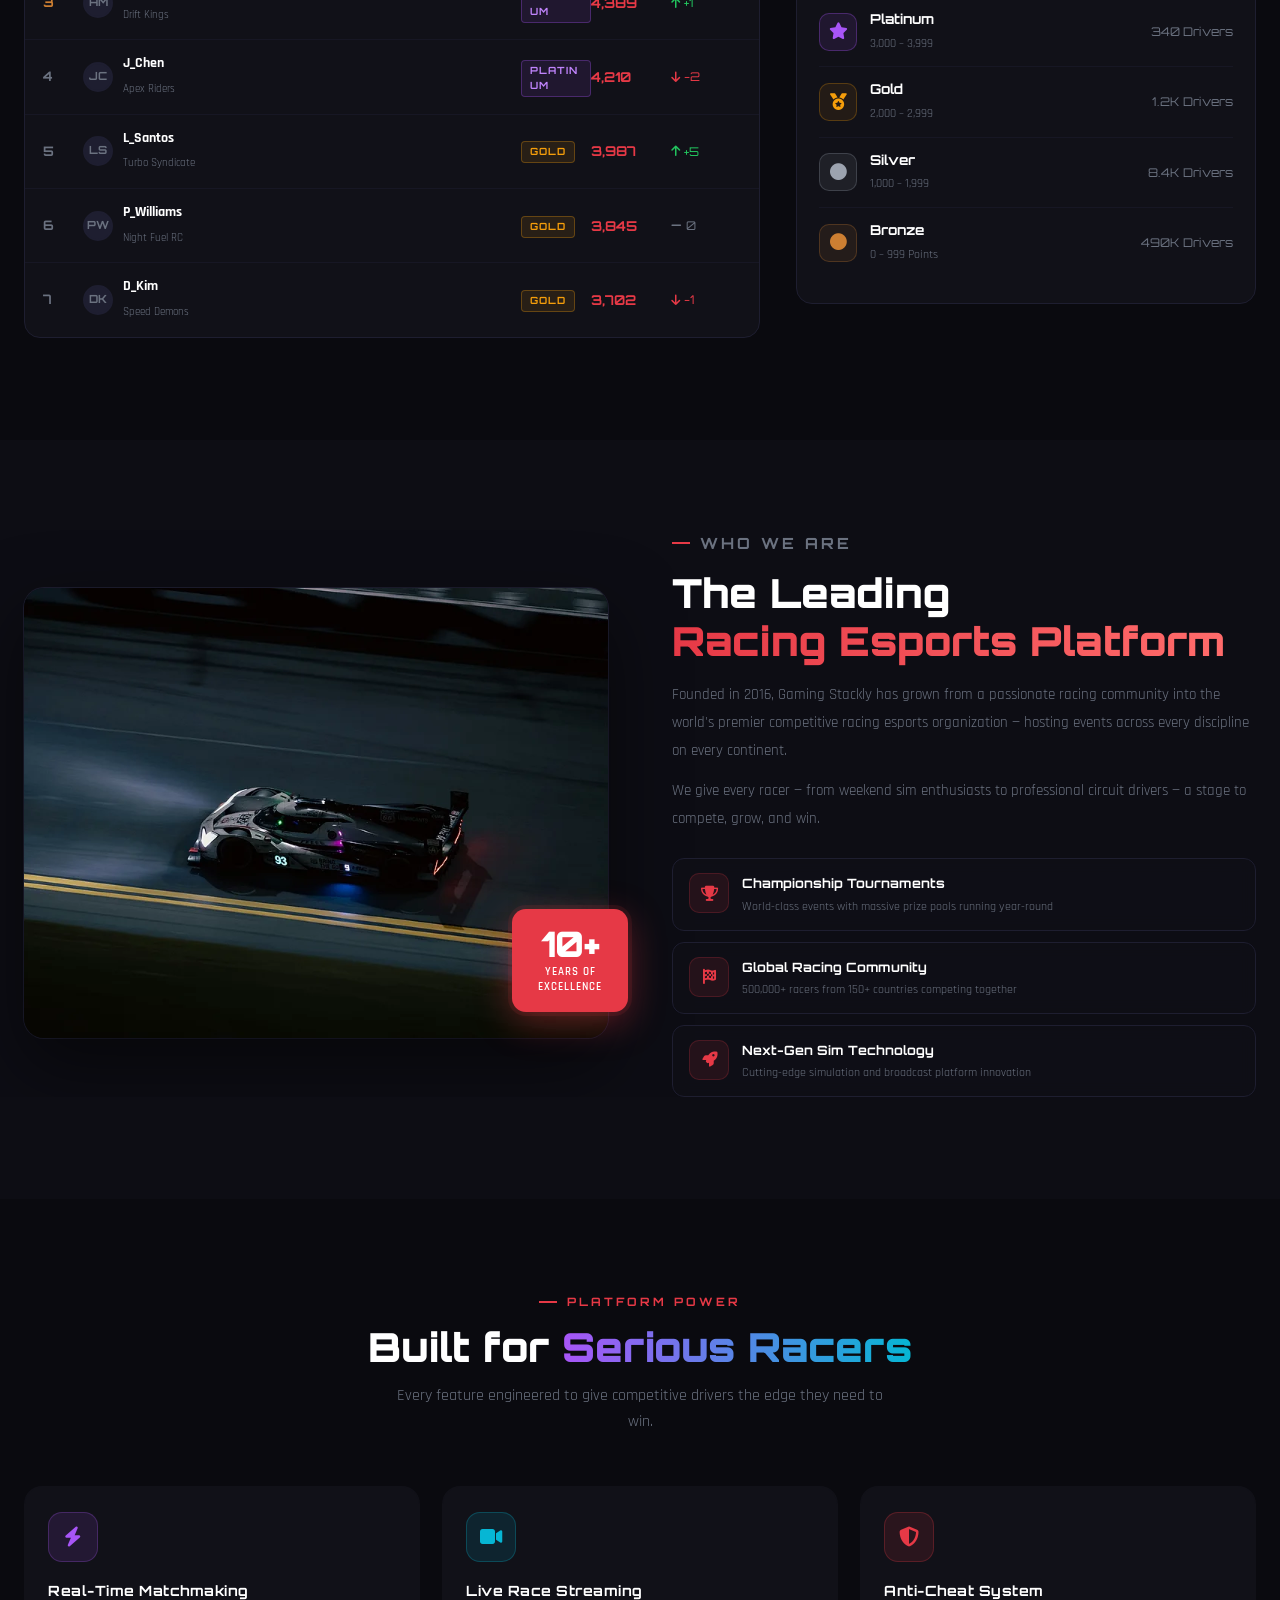
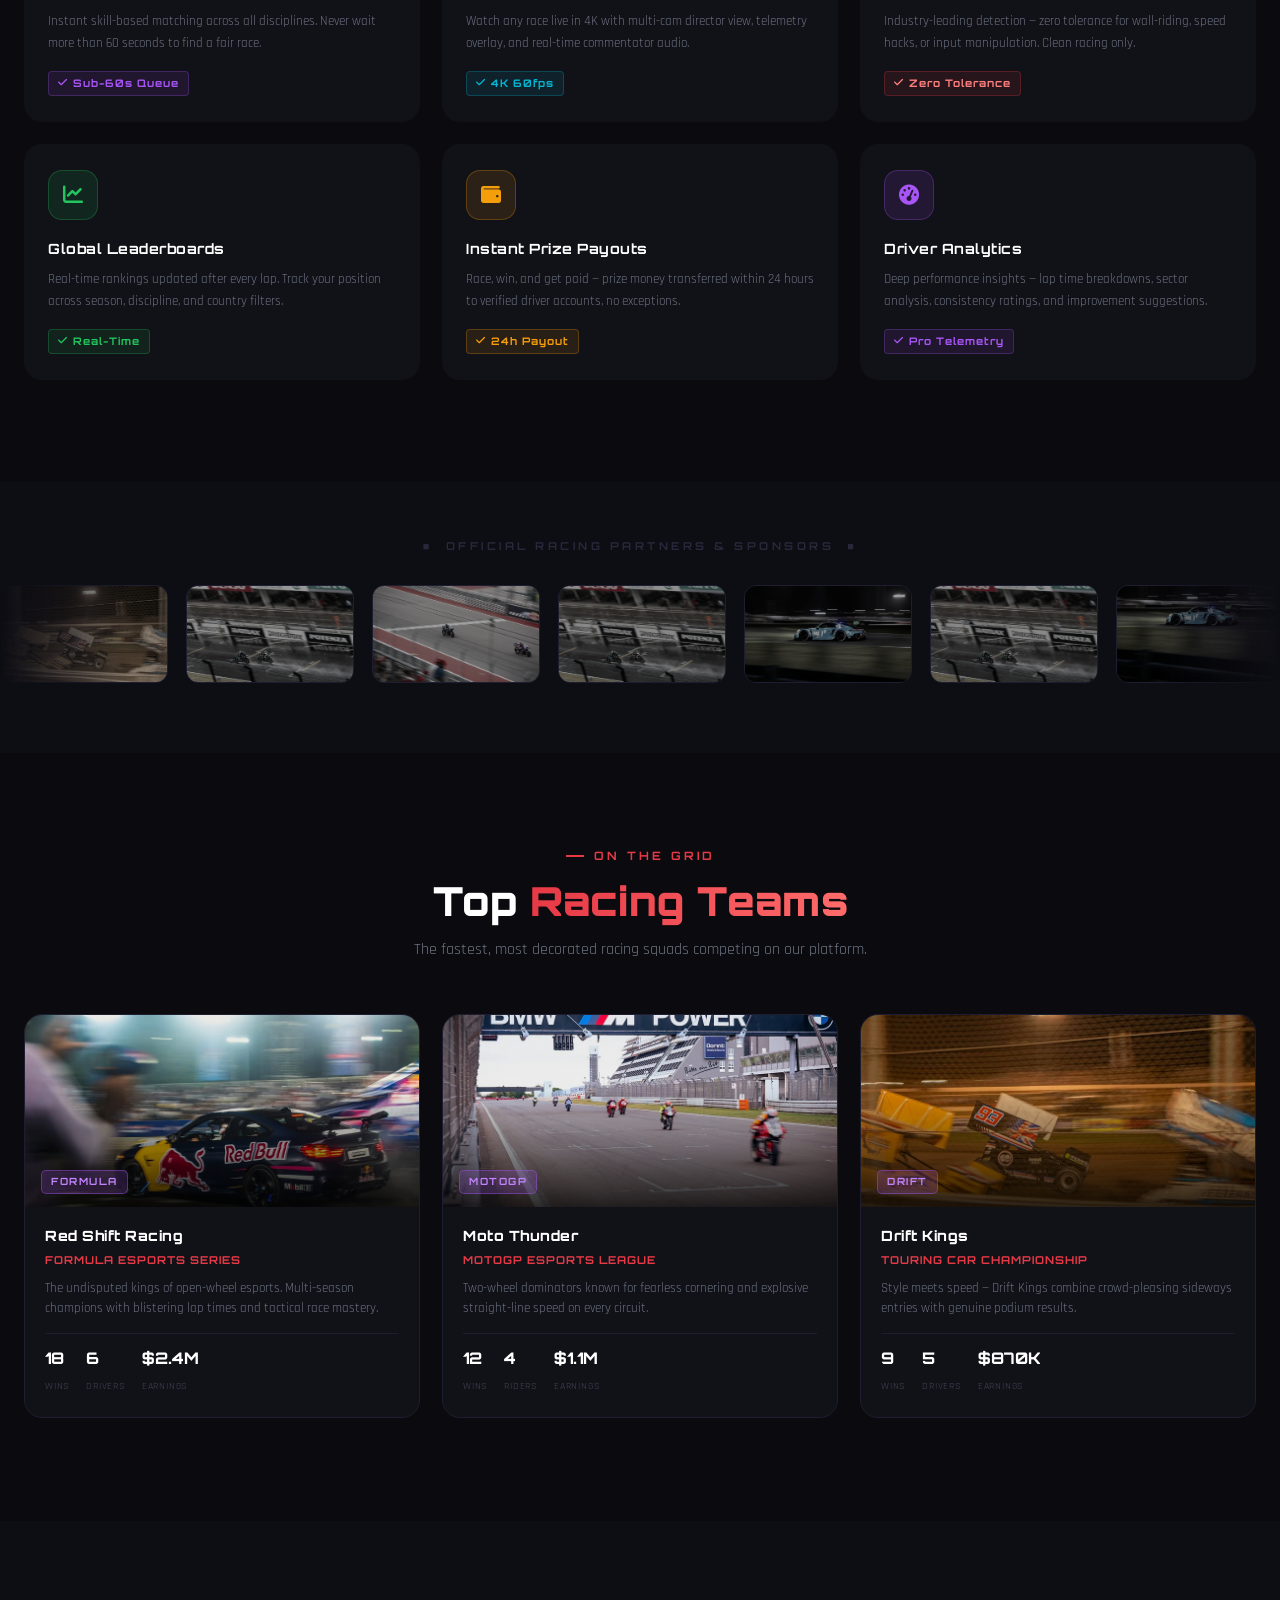
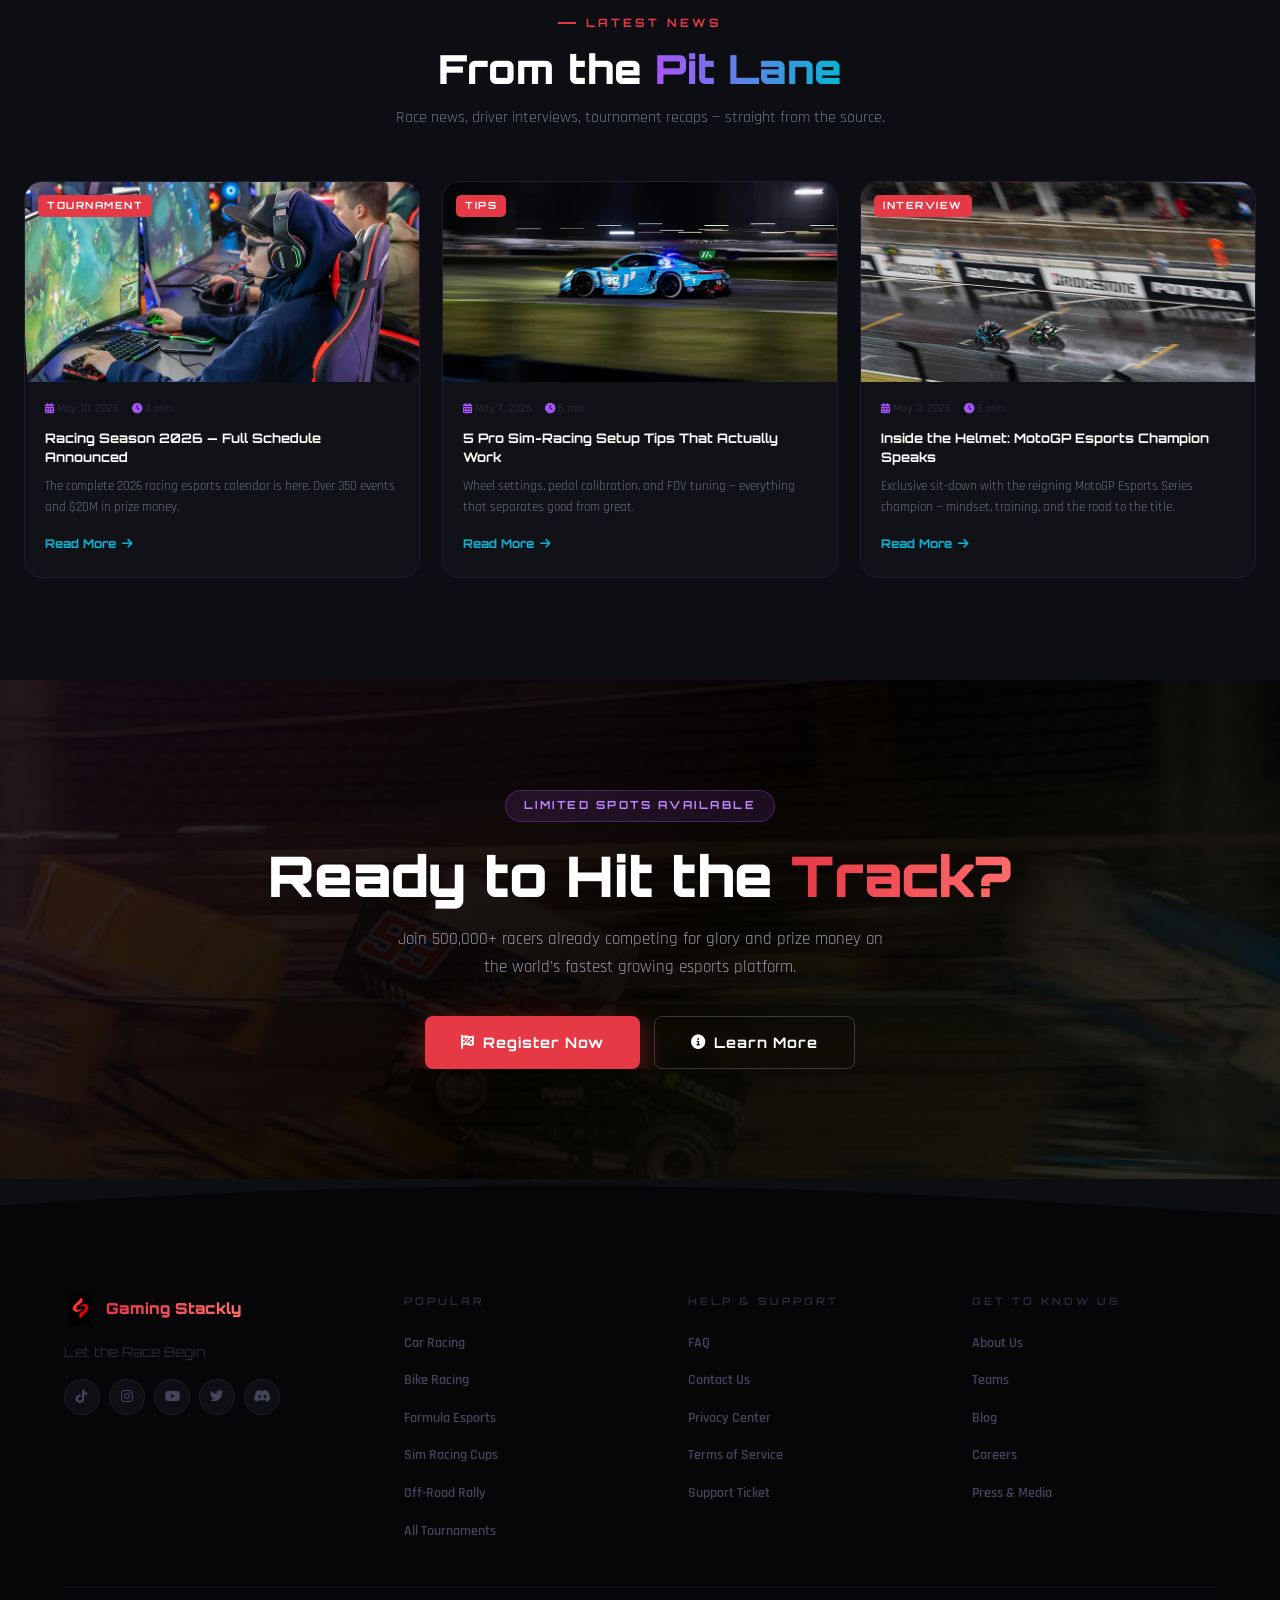
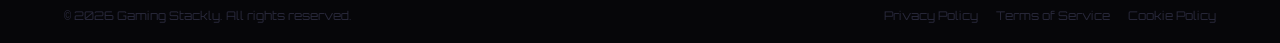
==== commit 9ff163a8: "yess" ====
--- a/index.html
+++ b/index.html
@@ -150,9 +150,7 @@
         .hero-swiper .swiper-pagination { bottom:30px; }
         .hero-swiper .swiper-pagination-bullet { width:28px; height:3px; border-radius:2px; background:rgba(255,255,255,.3); opacity:1; transition:all .3s; }
         .hero-swiper .swiper-pagination-bullet-active { width:52px; background:var(--primary); box-shadow:0 0 8px rgba(230,57,70,.5); }
-        .hero-swiper .swiper-button-next, .hero-swiper .swiper-button-prev { width:44px; height:44px; border-radius:50%; background:rgba(17,17,24,.75); border:1px solid rgba(168,85,247,.3); backdrop-filter:blur(8px); color:#fff; transition:all .2s; }
-        .hero-swiper .swiper-button-next:hover, .hero-swiper .swiper-button-prev:hover { background:rgba(168,85,247,.2); border-color:var(--purple); box-shadow:0 0 16px rgba(168,85,247,.3); }
-        .hero-swiper .swiper-button-next::after, .hero-swiper .swiper-button-prev::after { font-size:13px; font-weight:900; }
+        .hero-swiper .swiper-button-next, .hero-swiper .swiper-button-prev { display:none; }
         .hero-scroll { position:absolute; bottom:34px; right:56px; z-index:10; display:flex; flex-direction:column; align-items:center; gap:5px; color:rgba(255,255,255,.3); font-size:.65rem; letter-spacing:2px; text-transform:uppercase; font-family:'Orbitron',monospace; animation:bounce 2s infinite; }
         @keyframes fadeInDown { from{opacity:0;transform:translateY(-20px)} to{opacity:1;transform:translateY(0)} }
         @keyframes fadeInUp   { from{opacity:0;transform:translateY(20px)}  to{opacity:1;transform:translateY(0)} }
@@ -240,9 +238,7 @@
         .gc-card:hover .gc-enter { opacity:1; transform:translateY(0); }
         .games-swiper .swiper-pagination-bullet { background:rgba(255,255,255,.3); opacity:1; }
         .games-swiper .swiper-pagination-bullet-active { background:var(--purple); box-shadow:0 0 8px rgba(168,85,247,.5); width:20px; border-radius:3px; }
-        .games-swiper .swiper-button-next, .games-swiper .swiper-button-prev { width:40px; height:40px; border-radius:50%; background:rgba(17,17,24,.88); border:1px solid var(--border); color:#fff; top:44%; transition:all .2s; }
-        .games-swiper .swiper-button-next:hover, .games-swiper .swiper-button-prev:hover { border-color:var(--purple); box-shadow:0 0 14px rgba(168,85,247,.3); }
-        .games-swiper .swiper-button-next::after, .games-swiper .swiper-button-prev::after { font-size:13px; font-weight:900; }
+        .games-swiper .swiper-button-next, .games-swiper .swiper-button-prev { display:none; }
 
         /* ════════════════════════════
            LEADERBOARD
@@ -504,6 +500,7 @@
             .footer-right { grid-template-columns:1fr; }
         }
     </style>
+    <link rel="stylesheet" href="css/responsive-fix.css">
 </head>
 <body>
 
@@ -1291,11 +1288,7 @@
         fadeEffect: { crossFade: true },
         autoplay: { delay: 5500, disableOnInteraction: false },
         speed: 900,
-        pagination: { el: '.hero-swiper .swiper-pagination', clickable: true },
-        navigation: {
-            nextEl: '.hero-swiper .swiper-button-next',
-            prevEl: '.hero-swiper .swiper-button-prev'
-        }
+        pagination: { el: '.hero-swiper .swiper-pagination', clickable: true }
     });
 
     // ── Games Swiper ──
@@ -1304,10 +1297,6 @@
         spaceBetween: 22,
         loop: true,
         pagination: { el: '.games-swiper .swiper-pagination', clickable: true },
-        navigation: {
-            nextEl: '.games-swiper .swiper-button-next',
-            prevEl: '.games-swiper .swiper-button-prev'
-        },
         breakpoints: {
             480:  { slidesPerView: 1.3 },
             640:  { slidesPerView: 2 },
--- a/css/responsive-fix.css
+++ b/css/responsive-fix.css
@@ -0,0 +1,1185 @@
+/* ═══════════════════════════════════════════════════════════════════
+   responsive-fix.css — Gaming Stackly | Full-Site Mobile Repair
+   Covers: index, about, blog, contact, teams, tournaments,
+           login, signup, 404, player-dashboard, team-dashboard,
+           admin-dashboard, gaming-app
+   Breakpoints: 1200px | 1024px | 900px | 768px | 640px | 480px | 360px
+   ═══════════════════════════════════════════════════════════════════ */
+
+/* ──────────────────────────────────────────────
+   0. GLOBAL RESETS — prevent horizontal scroll
+   ────────────────────────────────────────────── */
+*, *::before, *::after {
+  box-sizing: border-box;
+}
+
+html {
+  overflow-x: hidden;
+  -webkit-text-size-adjust: 100%;
+  text-size-adjust: 100%;
+}
+
+body {
+  overflow-x: hidden;
+  min-width: 320px;
+}
+
+img, video, iframe, canvas, svg {
+  max-width: 100%;
+  height: auto;
+  display: block;
+}
+
+table {
+  width: 100%;
+  overflow-x: auto;
+  display: block;
+}
+
+
+/* ──────────────────────────────────────────────
+   1. NAVBAR — all public pages
+   ────────────────────────────────────────────── */
+.navbar {
+  padding: 0 clamp(12px, 3vw, 40px);
+}
+
+.nav-container {
+  gap: 8px;
+}
+
+/* Hide desktop nav, show hamburger on mobile */
+@media (max-width: 768px) {
+  .nav-menu {
+    display: none !important;
+  }
+  .hamburger {
+    display: flex !important;
+  }
+}
+
+/* Mobile menu links — full-width touch targets */
+.mobile-menu a,
+.mobile-menu .mob-cta {
+  display: block;
+  width: 100%;
+  touch-action: manipulation;
+  -webkit-tap-highlight-color: transparent;
+  min-height: 44px;
+  display: flex;
+  align-items: center;
+}
+
+/* Prevent mobile menu overflowing viewport */
+.mobile-menu {
+  max-height: calc(100vh - 68px);
+  overflow-y: auto;
+  -webkit-overflow-scrolling: touch;
+}
+
+
+/* ──────────────────────────────────────────────
+   2. HERO / PAGE HEADERS
+   ────────────────────────────────────────────── */
+.hero-swiper-section {
+  height: 100svh;
+  min-height: 480px;
+}
+
+.slide-content {
+  padding: 0 clamp(16px, 5vw, 60px);
+}
+
+.slide-inner {
+  max-width: min(700px, 90vw);
+}
+
+.page-header {
+  min-height: clamp(260px, 40vw, 420px);
+  padding-top: 68px;
+}
+
+.page-header h1 {
+  font-size: clamp(1.6rem, 5vw, 3.8rem);
+}
+
+@media (max-width: 768px) {
+  .hero-swiper-section {
+    min-height: 420px;
+  }
+
+  /* Swiper nav arrows — reposition on small screens */
+  .swiper-button-next,
+  .swiper-button-prev {
+    width: 36px !important;
+    height: 36px !important;
+    --swiper-navigation-size: 16px;
+  }
+
+  .swiper-button-prev { left: 8px !important; }
+  .swiper-button-next { right: 8px !important; }
+
+  .page-header-content {
+    padding: 20px 16px;
+  }
+}
+
+@media (max-width: 480px) {
+  .swiper-button-next,
+  .swiper-button-prev {
+    display: none !important;
+  }
+  .hero-cta-group {
+    flex-direction: column;
+    align-items: flex-start;
+    gap: 12px;
+  }
+}
+
+
+/* ──────────────────────────────────────────────
+   3. LIVE TICKER
+   ────────────────────────────────────────────── */
+.live-ticker {
+  overflow: hidden;
+  white-space: nowrap;
+}
+
+.ticker-label {
+  flex-shrink: 0;
+  white-space: nowrap;
+}
+
+@media (max-width: 480px) {
+  .ticker-label {
+    font-size: 0.7rem;
+    padding: 0 10px;
+  }
+}
+
+
+/* ──────────────────────────────────────────────
+   4. STATS STRIPS (index, tournaments, dashboards)
+   ────────────────────────────────────────────── */
+.stats-grid {
+  display: grid;
+  grid-template-columns: repeat(4, 1fr);
+  gap: 14px;
+}
+
+.stats-strip-grid {
+  display: grid;
+  grid-template-columns: repeat(4, 1fr);
+}
+
+@media (max-width: 1024px) {
+  .stats-grid {
+    grid-template-columns: repeat(2, 1fr);
+  }
+}
+
+@media (max-width: 640px) {
+  .stats-grid {
+    grid-template-columns: 1fr 1fr;
+    gap: 10px;
+  }
+
+  .stats-strip-grid {
+    grid-template-columns: repeat(2, 1fr);
+  }
+
+  .stat-strip-item {
+    border-right: none !important;
+    border-bottom: 1px solid #1e1e1e;
+    padding: 16px 12px;
+  }
+
+  .stat-strip-item:nth-child(odd) {
+    border-right: 1px solid #1e1e1e !important;
+  }
+
+  .stat-strip-item:last-child,
+  .stat-strip-item:nth-last-child(2):nth-child(odd) {
+    border-bottom: none;
+  }
+}
+
+@media (max-width: 400px) {
+  .stats-grid {
+    grid-template-columns: 1fr;
+  }
+  .stats-strip-grid {
+    grid-template-columns: 1fr;
+  }
+  .stat-strip-item {
+    border-right: none !important;
+  }
+}
+
+
+/* ──────────────────────────────────────────────
+   5. LEADERBOARD GRID (index.html)
+   ────────────────────────────────────────────── */
+.lb-grid {
+  display: grid;
+  grid-template-columns: 1.6fr 1fr;
+  gap: 36px;
+  align-items: start;
+}
+
+@media (max-width: 1024px) {
+  .lb-grid {
+    grid-template-columns: 1fr;
+    gap: 24px;
+  }
+}
+
+/* Leaderboard table row — fixed columns cause overflow */
+.lb-head,
+.lb-row {
+  grid-template-columns: 40px 1fr 70px 80px 70px;
+  overflow: hidden;
+}
+
+@media (max-width: 640px) {
+  .lb-head,
+  .lb-row {
+    grid-template-columns: 32px 1fr 60px 70px;
+  }
+  /* Hide last column on very small screens */
+  .lb-head > *:last-child,
+  .lb-row > *:last-child {
+    display: none;
+  }
+}
+
+@media (max-width: 400px) {
+  .lb-head,
+  .lb-row {
+    grid-template-columns: 28px 1fr 55px;
+  }
+  .lb-head > *:nth-last-child(-n+2),
+  .lb-row > *:nth-last-child(-n+2) {
+    display: none;
+  }
+}
+
+
+/* ──────────────────────────────────────────────
+   6. ABOUT / STORY GRID (about.html, index.html)
+   ────────────────────────────────────────────── */
+.about-story-grid,
+.apg {
+  display: grid;
+  grid-template-columns: 1fr 1fr;
+  gap: clamp(24px, 5vw, 70px);
+  align-items: center;
+}
+
+@media (max-width: 900px) {
+  .about-story-grid,
+  .apg {
+    grid-template-columns: 1fr;
+    gap: 36px;
+  }
+
+  /* Floating badge overflows on mobile — tuck it inside */
+  .exp-badge {
+    right: 0 !important;
+    bottom: 12px !important;
+  }
+}
+
+/* Aurora / Features 3-col grid */
+.aurora-grid {
+  display: grid;
+  grid-template-columns: repeat(3, 1fr);
+  gap: 22px;
+}
+
+@media (max-width: 900px) {
+  .aurora-grid {
+    grid-template-columns: repeat(2, 1fr);
+  }
+}
+
+@media (max-width: 560px) {
+  .aurora-grid {
+    grid-template-columns: 1fr;
+  }
+}
+
+
+/* ──────────────────────────────────────────────
+   7. CONTACT GRID (contact.html)
+   ────────────────────────────────────────────── */
+.contact-grid {
+  display: grid;
+  grid-template-columns: 1fr 1.6fr;
+  gap: 44px;
+  align-items: start;
+}
+
+@media (max-width: 900px) {
+  .contact-grid {
+    grid-template-columns: 1fr;
+    gap: 32px;
+  }
+}
+
+/* Contact card hover slide — disable on mobile (causes overflow) */
+@media (max-width: 768px) {
+  .contact-card:hover {
+    transform: none;
+  }
+}
+
+
+/* ──────────────────────────────────────────────
+   8. FOOTER (all public pages)
+   ────────────────────────────────────────────── */
+.footer-inner {
+  display: grid;
+  grid-template-columns: 260px 1fr;
+  gap: 80px;
+  padding: 52px 0 44px;
+}
+
+.footer-right {
+  display: grid;
+  grid-template-columns: repeat(3, 1fr);
+  gap: 40px;
+}
+
+@media (max-width: 1024px) {
+  .footer-inner {
+    gap: 48px;
+  }
+}
+
+@media (max-width: 900px) {
+  .footer-inner {
+    grid-template-columns: 1fr;
+    gap: 36px;
+  }
+}
+
+@media (max-width: 640px) {
+  .footer-right {
+    grid-template-columns: 1fr 1fr;
+    gap: 28px;
+  }
+}
+
+@media (max-width: 400px) {
+  .footer-right {
+    grid-template-columns: 1fr;
+  }
+}
+
+.footer-bottom-bar {
+  display: flex;
+  align-items: center;
+  justify-content: space-between;
+  flex-wrap: wrap;
+  gap: 10px;
+}
+
+@media (max-width: 560px) {
+  .footer-bottom-bar {
+    flex-direction: column;
+    text-align: center;
+  }
+
+  .footer-legal-links {
+    justify-content: center;
+  }
+
+  .footer-socials {
+    justify-content: center;
+  }
+}
+
+
+/* ──────────────────────────────────────────────
+   9. TOURNAMENT FILTER BAR (tournaments.html)
+   ────────────────────────────────────────────── */
+.filter-bar {
+  display: flex;
+  flex-wrap: wrap;
+  gap: 8px;
+  justify-content: center;
+  padding: 0 16px;
+}
+
+.filter-btn {
+  flex-shrink: 0;
+  min-height: 40px;
+  padding: 8px 16px;
+  touch-action: manipulation;
+}
+
+@media (max-width: 480px) {
+  .filter-btn {
+    font-size: 0.78rem;
+    padding: 7px 12px;
+  }
+}
+
+
+/* ──────────────────────────────────────────────
+   10. TOURNAMENT CARDS GRID
+   ────────────────────────────────────────────── */
+.tournaments-grid,
+.tourn-grid {
+  display: grid;
+  grid-template-columns: repeat(auto-fit, minmax(min(100%, 300px), 1fr));
+  gap: 22px;
+}
+
+@media (max-width: 640px) {
+  .tournaments-grid,
+  .tourn-grid {
+    grid-template-columns: 1fr;
+  }
+}
+
+/* Tournament bracket tables — horizontal scroll wrapper */
+.bracket-wrap,
+.bracket-table {
+  overflow-x: auto;
+  -webkit-overflow-scrolling: touch;
+}
+
+
+/* ──────────────────────────────────────────────
+   11. TEAMS GRID (teams.html, index.html)
+   ────────────────────────────────────────────── */
+.teams-grid {
+  display: grid;
+  grid-template-columns: repeat(auto-fit, minmax(min(100%, 260px), 1fr));
+  gap: 22px;
+}
+
+@media (max-width: 480px) {
+  .teams-grid {
+    grid-template-columns: 1fr;
+  }
+}
+
+
+/* ──────────────────────────────────────────────
+   12. BLOG GRID (blog.html, index.html)
+   ────────────────────────────────────────────── */
+.blog-grid {
+  display: grid;
+  grid-template-columns: repeat(auto-fit, minmax(min(100%, 260px), 1fr));
+  gap: 22px;
+}
+
+@media (max-width: 480px) {
+  .blog-grid {
+    grid-template-columns: 1fr;
+  }
+}
+
+/* Article modal — full screen on mobile */
+.art-panel {
+  max-height: 92vh;
+  overflow-y: auto;
+  -webkit-overflow-scrolling: touch;
+}
+
+@media (max-width: 768px) {
+  .art-panel {
+    max-height: 95vh;
+    border-radius: 18px 18px 0 0;
+  }
+}
+
+
+/* ──────────────────────────────────────────────
+   13. LOGIN & SIGNUP (login.html, signup.html)
+   ────────────────────────────────────────────── */
+.top-navbar {
+  padding: 0 clamp(12px, 3vw, 20px);
+}
+
+/* Ensure login card never wider than viewport */
+.login-card,
+.signup-card,
+.auth-card {
+  width: min(100%, 460px);
+  margin: 0 auto;
+}
+
+@media (max-width: 640px) {
+  .login-card,
+  .signup-card,
+  .auth-card {
+    padding: 24px 18px !important;
+    border-radius: 16px !important;
+  }
+
+  .bg-swiper {
+    display: none; /* Heavy BG image — hide on small phones for perf */
+  }
+}
+
+/* Swiper nav on login/signup bg — hide on mobile */
+@media (max-width: 480px) {
+  .bg-swiper .swiper-button-next,
+  .bg-swiper .swiper-button-prev {
+    display: none !important;
+  }
+}
+
+/* Input touch-target sizing */
+input[type="text"],
+input[type="email"],
+input[type="password"],
+input[type="search"],
+select,
+textarea {
+  min-height: 44px;
+  font-size: 16px; /* Prevent iOS zoom */
+  touch-action: manipulation;
+}
+
+/* Submit / CTA buttons — full width on small phones */
+@media (max-width: 400px) {
+  .auth-submit,
+  .login-btn,
+  .signup-btn {
+    width: 100%;
+  }
+}
+
+
+/* ──────────────────────────────────────────────
+   14. 404 PAGE (404.html)
+   ────────────────────────────────────────────── */
+.nf-content {
+  padding: 100px clamp(16px, 5vw, 24px) 60px;
+}
+
+.nf-number {
+  font-size: clamp(5rem, 20vw, 14rem);
+}
+
+@media (max-width: 480px) {
+  .nf-actions {
+    flex-direction: column;
+    align-items: center;
+    gap: 12px;
+  }
+
+  .nf-actions a,
+  .nf-actions button {
+    width: 100%;
+    text-align: center;
+    justify-content: center;
+  }
+}
+
+
+/* ──────────────────────────────────────────────
+   15. DASHBOARD SIDEBAR LAYOUTS
+       (player-dashboard, team-dashboard, admin-dashboard)
+   ────────────────────────────────────────────── */
+:root {
+  --sidebar: 260px;
+}
+
+.sidebar {
+  width: var(--sidebar);
+  position: fixed;
+  top: 0;
+  left: 0;
+  bottom: 0;
+  z-index: 100;
+  transition: transform 0.3s ease;
+}
+
+.main {
+  margin-left: var(--sidebar);
+  min-width: 0;
+  overflow-x: hidden;
+}
+
+/* Topbar hamburger — hidden on desktop */
+.tb-hamburger {
+  display: none;
+}
+
+@media (max-width: 900px) {
+  /* Collapse sidebar off-screen */
+  .sidebar {
+    transform: translateX(-100%);
+  }
+
+  .sidebar.open {
+    transform: translateX(0);
+    box-shadow: 4px 0 32px rgba(0, 0, 0, 0.7);
+  }
+
+  /* Main takes full width */
+  .main {
+    margin-left: 0;
+  }
+
+  /* Show hamburger toggle */
+  .tb-hamburger {
+    display: flex !important;
+  }
+}
+
+/* Overlay for sidebar on mobile */
+.sb-overlay {
+  display: none;
+  position: fixed;
+  inset: 0;
+  background: rgba(0, 0, 0, 0.72);
+  z-index: 99;
+  touch-action: none;
+}
+
+.sb-overlay.open {
+  display: block;
+}
+
+/* Dashboard page padding */
+.page {
+  padding: clamp(14px, 2.5vw, 22px);
+}
+
+/* Topbar search — hide on mobile (space-saving) */
+@media (max-width: 600px) {
+  .tb-search {
+    display: none !important;
+  }
+
+  .topbar {
+    padding: 0 14px;
+  }
+}
+
+/* Topbar on very small screens */
+@media (max-width: 400px) {
+  .topbar-title {
+    font-size: 11px;
+  }
+
+  .tb-actions {
+    gap: 6px;
+  }
+
+  .tb-btn {
+    width: 32px;
+    height: 32px;
+  }
+}
+
+
+/* ──────────────────────────────────────────────
+   16. DASHBOARD STAT GRIDS (all dashboards)
+   ────────────────────────────────────────────── */
+@media (max-width: 1200px) {
+  .stats-grid,
+  .mini-row,
+  .um-stats-row {
+    grid-template-columns: repeat(2, 1fr) !important;
+  }
+
+  .analytics-grid,
+  .tourn-list-grid,
+  .report-card-grid {
+    grid-template-columns: 1fr !important;
+  }
+
+  .tc-form {
+    grid-template-columns: 1fr 1fr !important;
+  }
+}
+
+@media (max-width: 600px) {
+  .stats-grid,
+  .mini-row,
+  .um-stats-row {
+    grid-template-columns: 1fr 1fr !important;
+    gap: 10px !important;
+  }
+
+  .tc-form {
+    grid-template-columns: 1fr !important;
+  }
+}
+
+@media (max-width: 380px) {
+  .stats-grid,
+  .mini-row,
+  .um-stats-row {
+    grid-template-columns: 1fr !important;
+  }
+}
+
+
+/* ──────────────────────────────────────────────
+   17. DASHBOARD TABLES — horizontal scroll
+   ────────────────────────────────────────────── */
+.table-wrap,
+.user-table-wrap,
+.match-table,
+.roster-table-wrap {
+  overflow-x: auto;
+  -webkit-overflow-scrolling: touch;
+}
+
+/* Prevent table cells from squishing text */
+.table-wrap table,
+.user-table-wrap table {
+  min-width: 580px;
+}
+
+@media (max-width: 768px) {
+  /* Card-style rows on small screens */
+  .responsive-table thead {
+    display: none;
+  }
+
+  .responsive-table tr {
+    display: block;
+    background: var(--card, #12121e);
+    border: 1px solid var(--border, rgba(255,255,255,.08));
+    border-radius: 12px;
+    margin-bottom: 10px;
+    padding: 12px 16px;
+  }
+
+  .responsive-table td {
+    display: flex;
+    justify-content: space-between;
+    align-items: center;
+    padding: 6px 0;
+    border: none;
+    font-size: 13px;
+  }
+
+  .responsive-table td::before {
+    content: attr(data-label);
+    font-weight: 700;
+    color: var(--muted, rgba(240,240,245,.48));
+    font-size: 11px;
+    text-transform: uppercase;
+    letter-spacing: .05em;
+    flex-shrink: 0;
+    margin-right: 12px;
+  }
+}
+
+
+/* ──────────────────────────────────────────────
+   18. WELCOME / ADMIN BANNER (dashboards)
+   ────────────────────────────────────────────── */
+.welcome,
+.admin-banner,
+.team-banner {
+  flex-wrap: wrap;
+  gap: 16px;
+}
+
+.welcome h1,
+.admin-banner h1,
+.team-banner h1 {
+  font-size: clamp(15px, 2.5vw, 22px);
+}
+
+@media (max-width: 640px) {
+  .welcome,
+  .admin-banner,
+  .team-banner {
+    padding: 18px 16px;
+  }
+
+  .welcome-stats,
+  .team-stats {
+    flex-wrap: wrap;
+    gap: 10px;
+  }
+
+  .w-stat {
+    padding: 7px 12px;
+    min-width: 70px;
+  }
+
+  .team-logo {
+    width: 60px !important;
+    height: 60px !important;
+    font-size: 18px !important;
+  }
+}
+
+
+/* ──────────────────────────────────────────────
+   19. GAMING APP / UNIFIED DASHBOARD (gaming-app.html)
+   ────────────────────────────────────────────── */
+
+/* Tailwind sidebar on mobile — full overlay */
+@media (max-width: 768px) {
+  /* The gaming-app uses Tailwind so we target class patterns */
+  .lg\:flex.w-60 {
+    position: fixed !important;
+    left: -100%;
+    top: 0;
+    bottom: 0;
+    z-index: 50;
+    transition: left 0.3s ease;
+    width: 240px !important;
+  }
+
+  .lg\:flex.w-60.sidebar-open {
+    left: 0;
+  }
+
+  /* Main panel no left offset */
+  .lg\:ml-60,
+  .lg\:pl-60 {
+    margin-left: 0 !important;
+    padding-left: 0 !important;
+  }
+}
+
+/* Role tabs — scroll horizontally on small screens */
+.role-tabs-row,
+[class*="flex"][class*="gap"] > .role-tab {
+  flex-shrink: 0;
+}
+
+.tabs-scroll-wrap {
+  overflow-x: auto;
+  -webkit-overflow-scrolling: touch;
+  scrollbar-width: none;
+}
+
+.tabs-scroll-wrap::-webkit-scrollbar {
+  display: none;
+}
+
+/* Stat cards in gaming-app */
+@media (max-width: 640px) {
+  .grid.grid-cols-3,
+  .grid.grid-cols-4 {
+    grid-template-columns: 1fr 1fr !important;
+  }
+}
+
+@media (max-width: 400px) {
+  .grid.grid-cols-3,
+  .grid.grid-cols-4,
+  .grid.grid-cols-2 {
+    grid-template-columns: 1fr !important;
+  }
+}
+
+
+/* ──────────────────────────────────────────────
+   20. PLAYER / TEAM DASHBOARD — specific fixes
+   ────────────────────────────────────────────── */
+
+/* Player name truncation in welcome banner */
+.player-name-inline {
+  max-width: min(58vw, 360px);
+  white-space: nowrap;
+  overflow: hidden;
+  text-overflow: ellipsis;
+  display: inline-block;
+  vertical-align: bottom;
+}
+
+@media (max-width: 480px) {
+  .player-name-inline {
+    max-width: 140px;
+  }
+
+  .welcome h1,
+  .welcome-title {
+    font-size: 14px;
+  }
+}
+
+/* Topbar email truncation */
+.tb-email {
+  max-width: clamp(80px, 20vw, 180px);
+  overflow: hidden;
+  text-overflow: ellipsis;
+  white-space: nowrap;
+}
+
+@media (max-width: 480px) {
+  .tb-email {
+    display: none;
+  }
+}
+
+/* Topbar user section */
+.tb-user {
+  flex-shrink: 0;
+  min-width: 0;
+}
+
+
+/* ──────────────────────────────────────────────
+   21. MODALS & POPUPS
+   ────────────────────────────────────────────── */
+.modal,
+.popup,
+[class*="-modal"],
+[class*="modal-"] {
+  max-width: min(92vw, 720px);
+  margin: 0 auto;
+}
+
+@media (max-width: 640px) {
+  .modal-inner,
+  .popup-inner,
+  [class*="modal-body"] {
+    padding: 20px 16px;
+    border-radius: 16px;
+  }
+
+  /* Bottom-sheet style modals on mobile */
+  .modal-sheet {
+    position: fixed;
+    bottom: 0;
+    left: 0;
+    right: 0;
+    border-radius: 20px 20px 0 0;
+    max-height: 90vh;
+    overflow-y: auto;
+  }
+}
+
+
+/* ──────────────────────────────────────────────
+   22. BUTTONS — minimum touch targets
+   ────────────────────────────────────────────── */
+button,
+[role="button"],
+.btn,
+.btn-gold,
+.btn-red,
+.btn-purple,
+.btn-outline,
+.filter-btn,
+.nav-cta {
+  min-height: 40px;
+  touch-action: manipulation;
+  -webkit-tap-highlight-color: transparent;
+  cursor: pointer;
+}
+
+@media (max-width: 480px) {
+  /* Stack button groups vertically */
+  .btn-group,
+  .hero-cta-group,
+  .nf-actions {
+    flex-direction: column;
+    width: 100%;
+  }
+
+  .btn-group > *,
+  .hero-cta-group > * {
+    width: 100%;
+    justify-content: center;
+    text-align: center;
+  }
+}
+
+
+/* ──────────────────────────────────────────────
+   23. FORMS — full-width on mobile
+   ────────────────────────────────────────────── */
+@media (max-width: 640px) {
+  form,
+  .form-grid {
+    display: flex;
+    flex-direction: column;
+    gap: 14px;
+  }
+
+  .form-row {
+    flex-direction: column;
+    gap: 12px;
+  }
+
+  .form-row > * {
+    width: 100%;
+  }
+
+  input,
+  select,
+  textarea {
+    width: 100%;
+  }
+}
+
+
+/* ──────────────────────────────────────────────
+   24. SPONSOR / LOGO STRIP (index.html)
+   ────────────────────────────────────────────── */
+.logos-track-wrapper {
+  overflow: hidden;
+}
+
+.logo-item {
+  flex-shrink: 0;
+  width: clamp(120px, 15vw, 168px);
+  height: clamp(70px, 9vw, 98px);
+}
+
+
+/* ──────────────────────────────────────────────
+   25. CAROUSELS / SWIPERS
+   ────────────────────────────────────────────── */
+.swiper {
+  width: 100%;
+  overflow: hidden;
+}
+
+.swiper-wrapper {
+  align-items: stretch;
+}
+
+/* Game cards swiper */
+.games-swiper .swiper-slide {
+  height: auto;
+}
+
+@media (max-width: 768px) {
+  .games-swiper .swiper-button-next,
+  .games-swiper .swiper-button-prev {
+    display: none !important;
+  }
+}
+
+
+/* ──────────────────────────────────────────────
+   26. SECTION PADDING — breathing room on mobile
+   ────────────────────────────────────────────── */
+section,
+.section {
+  padding-left: clamp(16px, 4vw, 24px);
+  padding-right: clamp(16px, 4vw, 24px);
+}
+
+.container {
+  padding-left: clamp(16px, 4vw, 24px);
+  padding-right: clamp(16px, 4vw, 24px);
+  width: 100%;
+}
+
+@media (max-width: 768px) {
+  .about-story {
+    padding: 56px 0 70px;
+  }
+
+  .contact-section {
+    padding: 56px 0 70px;
+  }
+}
+
+@media (max-width: 480px) {
+  .about-story,
+  .contact-section,
+  .filter-section {
+    padding: 40px 0 50px;
+  }
+}
+
+
+/* ──────────────────────────────────────────────
+   27. TYPOGRAPHY — clamp scaling
+   ────────────────────────────────────────────── */
+.section-title {
+  font-size: clamp(1.3rem, 3.5vw, 2.5rem);
+}
+
+.page-title {
+  font-size: clamp(1.8rem, 5vw, 3.8rem);
+}
+
+.section-desc {
+  font-size: clamp(0.88rem, 2.2vw, 1rem);
+}
+
+@media (max-width: 360px) {
+  body {
+    font-size: 14px;
+  }
+}
+
+
+/* ──────────────────────────────────────────────
+   28. OVERFLOW SAFETY — catch-all containers
+   ────────────────────────────────────────────── */
+.container,
+.page,
+.main,
+.site-footer,
+.navbar,
+.page-header,
+.not-found {
+  max-width: 100%;
+  overflow-x: hidden;
+}
+
+/* Long words / URLs breaking layouts */
+p, h1, h2, h3, h4, h5, h6, a, span, td, th, li {
+  overflow-wrap: break-word;
+  word-break: break-word;
+}
+
+
+/* ──────────────────────────────────────────────
+   29. FIXED-WIDTH ELEMENT OVERRIDES
+   ────────────────────────────────────────────── */
+@media (max-width: 900px) {
+  /* Ensure no element is wider than viewport */
+  [style*="width: 260px"],
+  [style*="width:260px"] {
+    width: 100% !important;
+    max-width: 100% !important;
+  }
+}
+
+
+/* ──────────────────────────────────────────────
+   30. ANIMATION SAFETY — reduce motion
+   ────────────────────────────────────────────── */
+@media (prefers-reduced-motion: reduce) {
+  *,
+  *::before,
+  *::after {
+    animation-duration: 0.01ms !important;
+    animation-iteration-count: 1 !important;
+    transition-duration: 0.01ms !important;
+    scroll-behavior: auto !important;
+  }
+
+  .speed-line,
+  .ticker-track,
+  .logos-track {
+    animation: none !important;
+  }
+}
+
+/* Prevent animation from causing layout shifts on mobile */
+@media (max-width: 768px) {
+  .reveal,
+  .reveal-left,
+  .reveal-right {
+    opacity: 1 !important;
+    transform: none !important;
+    transition: none !important;
+  }
+}
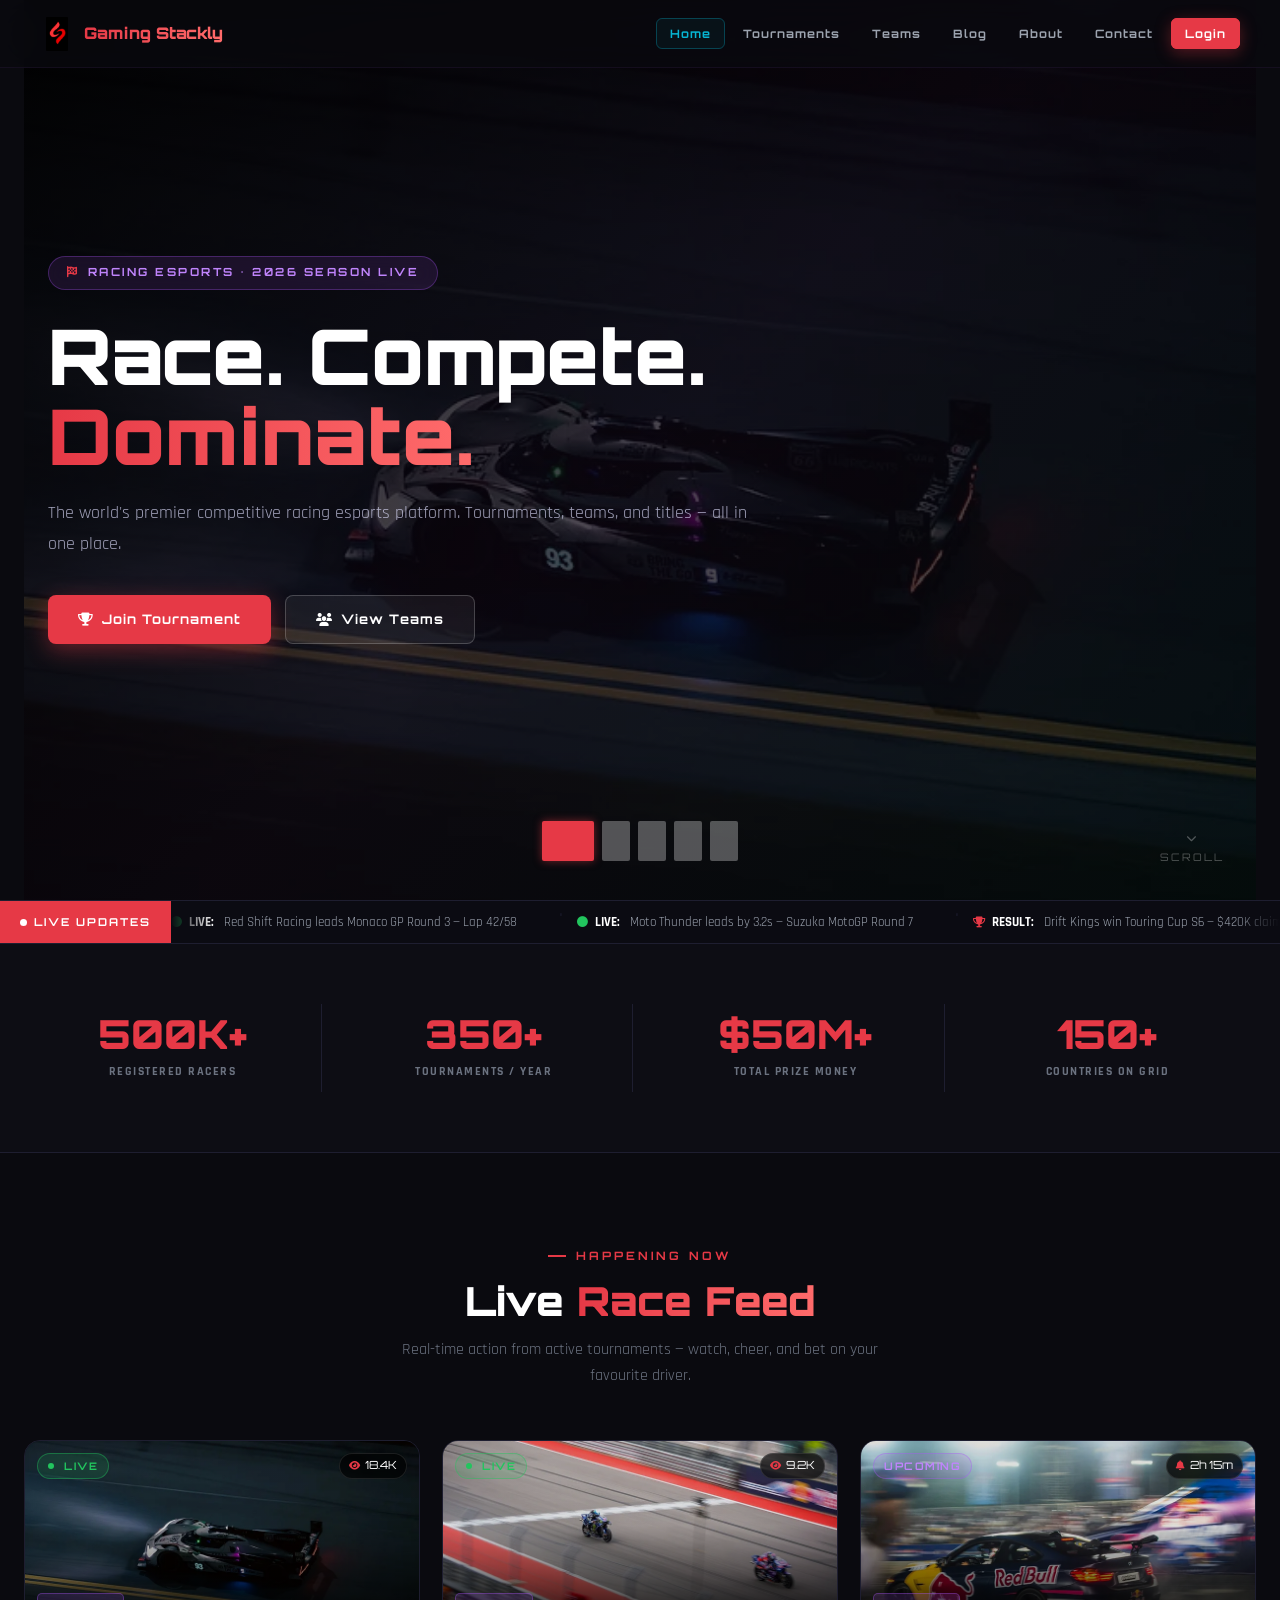
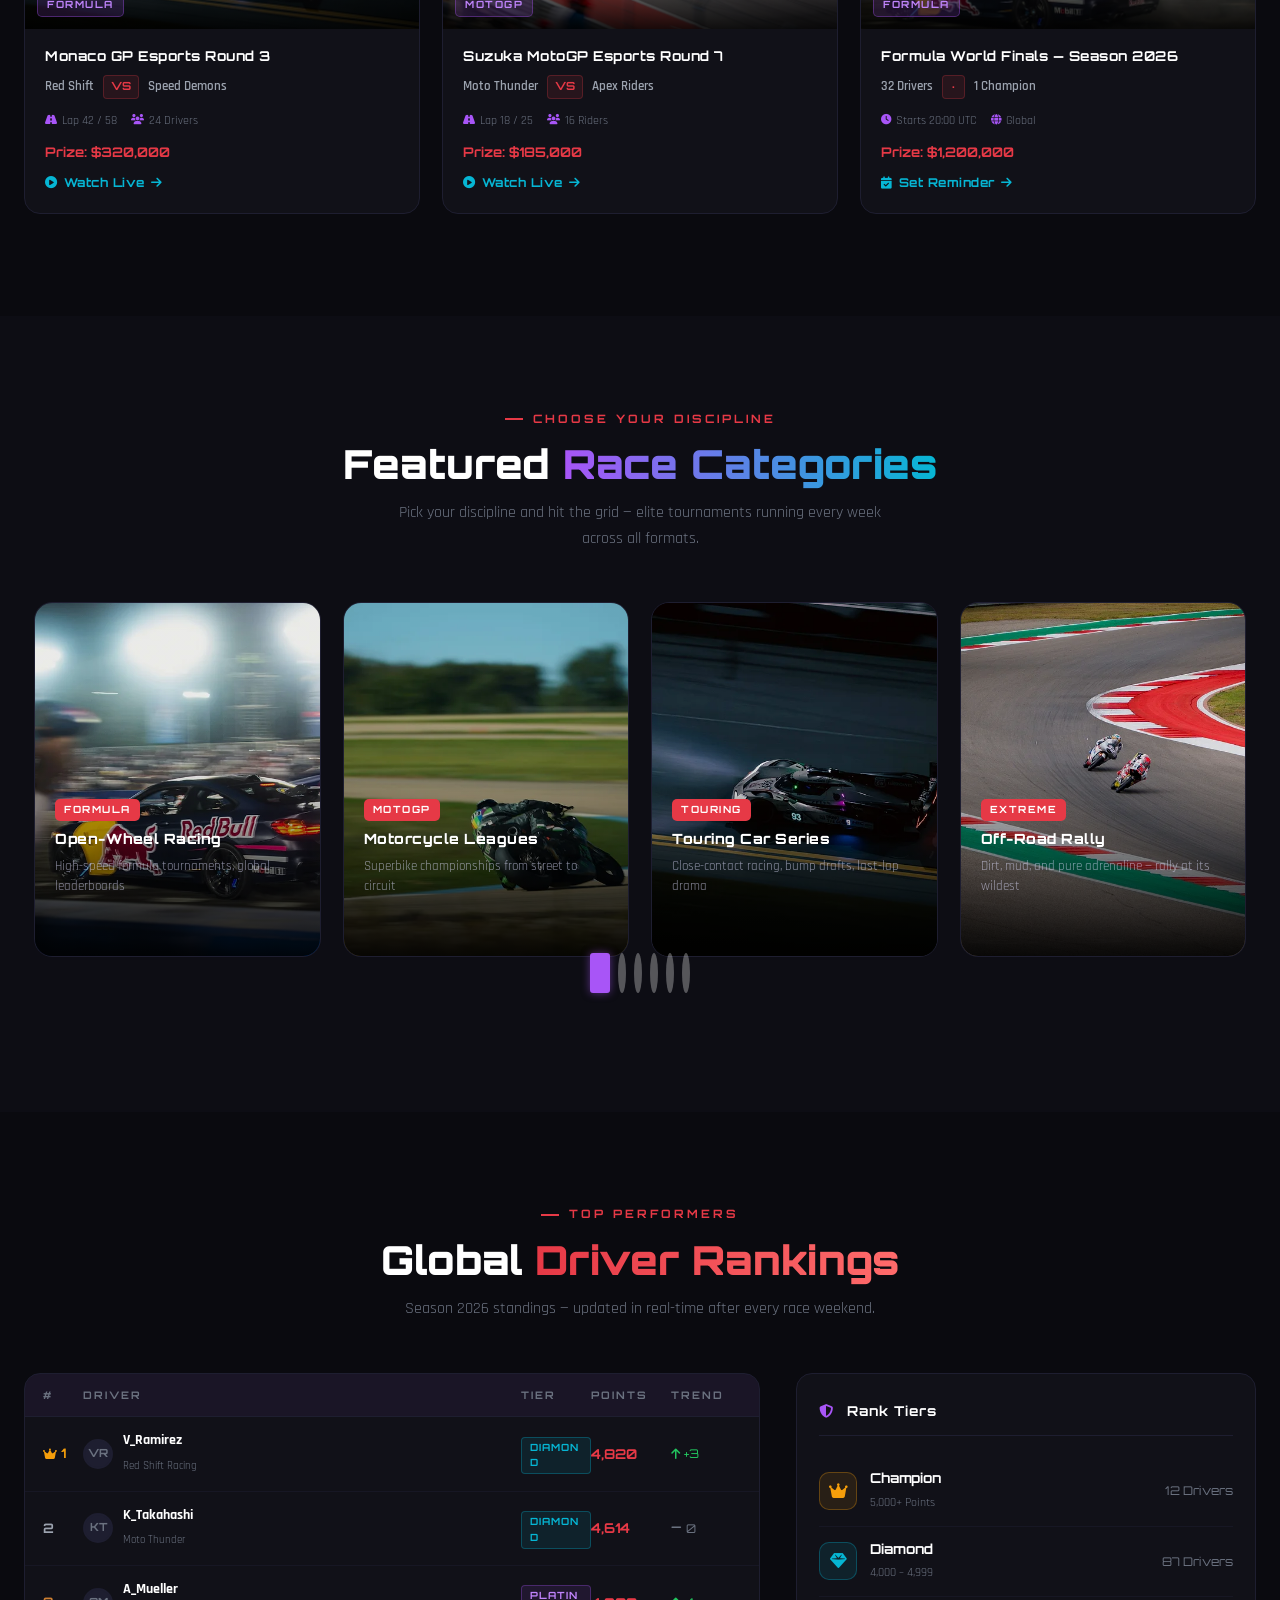
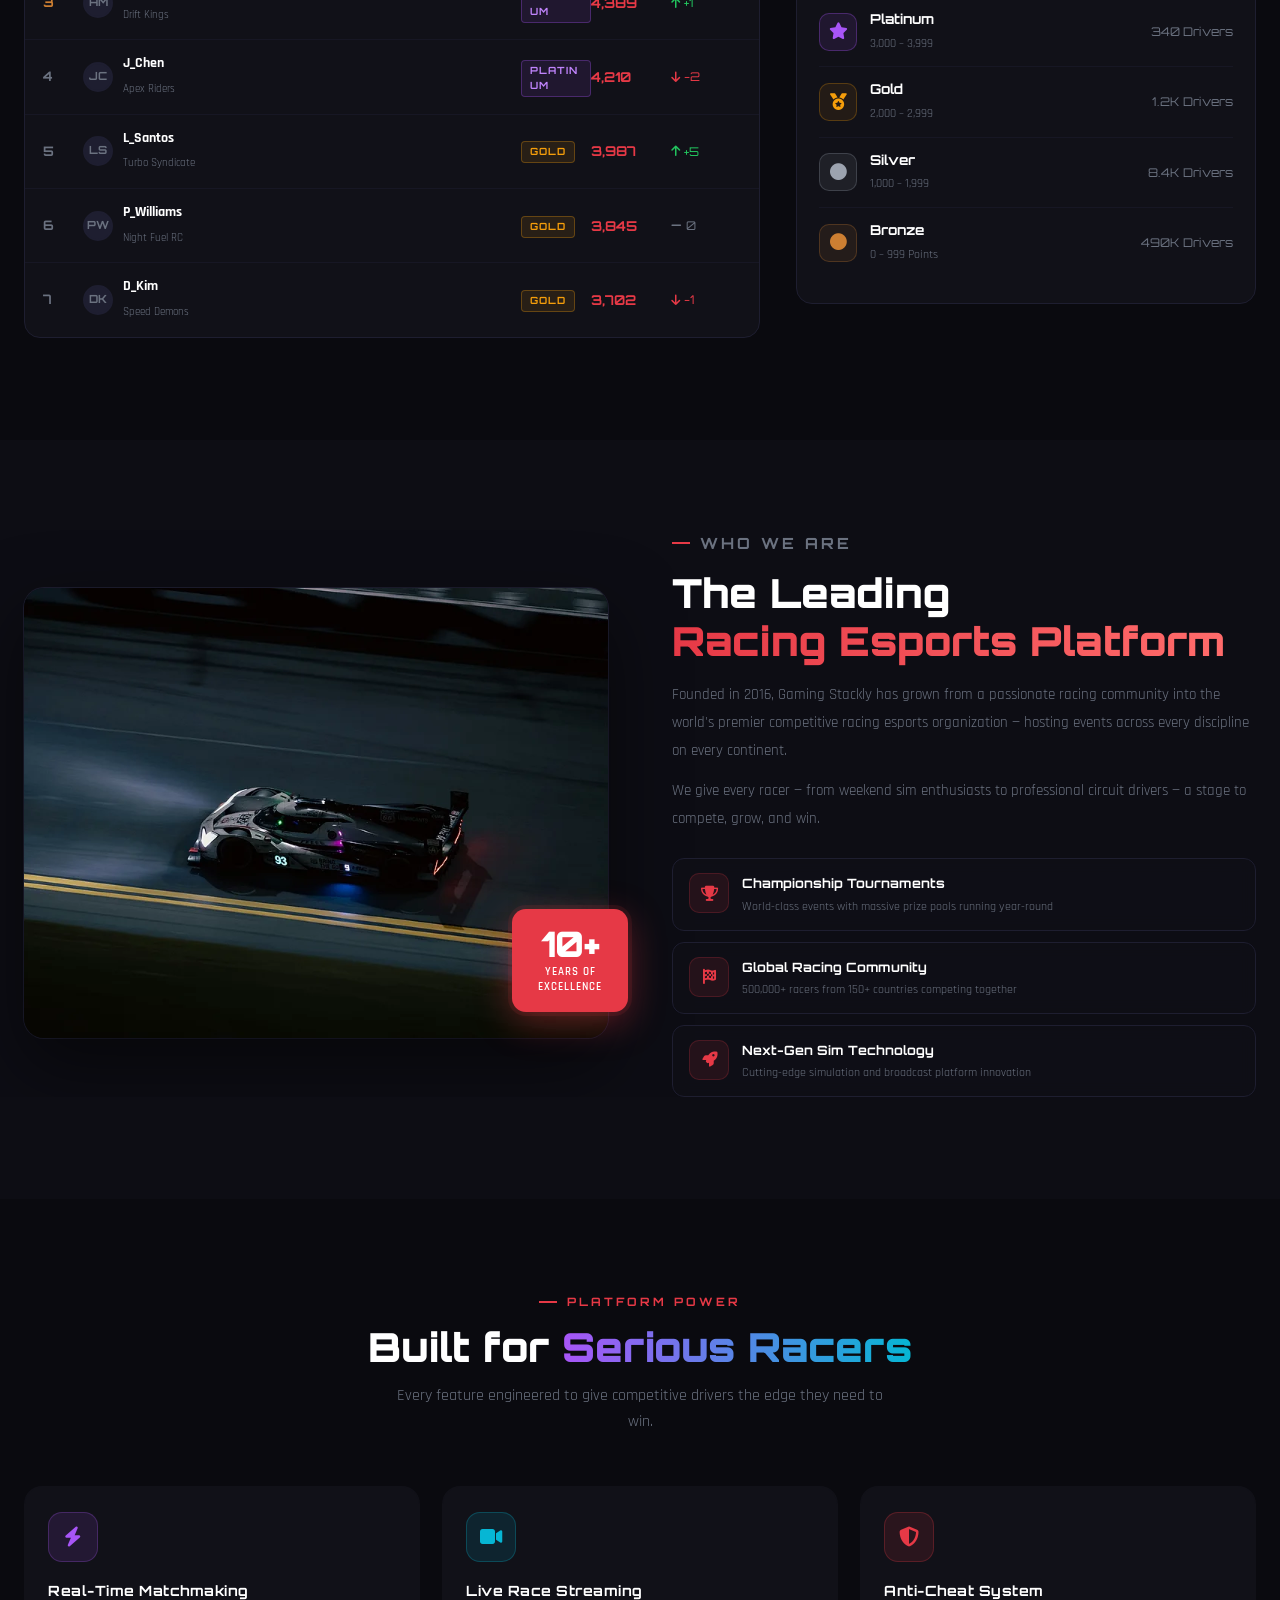
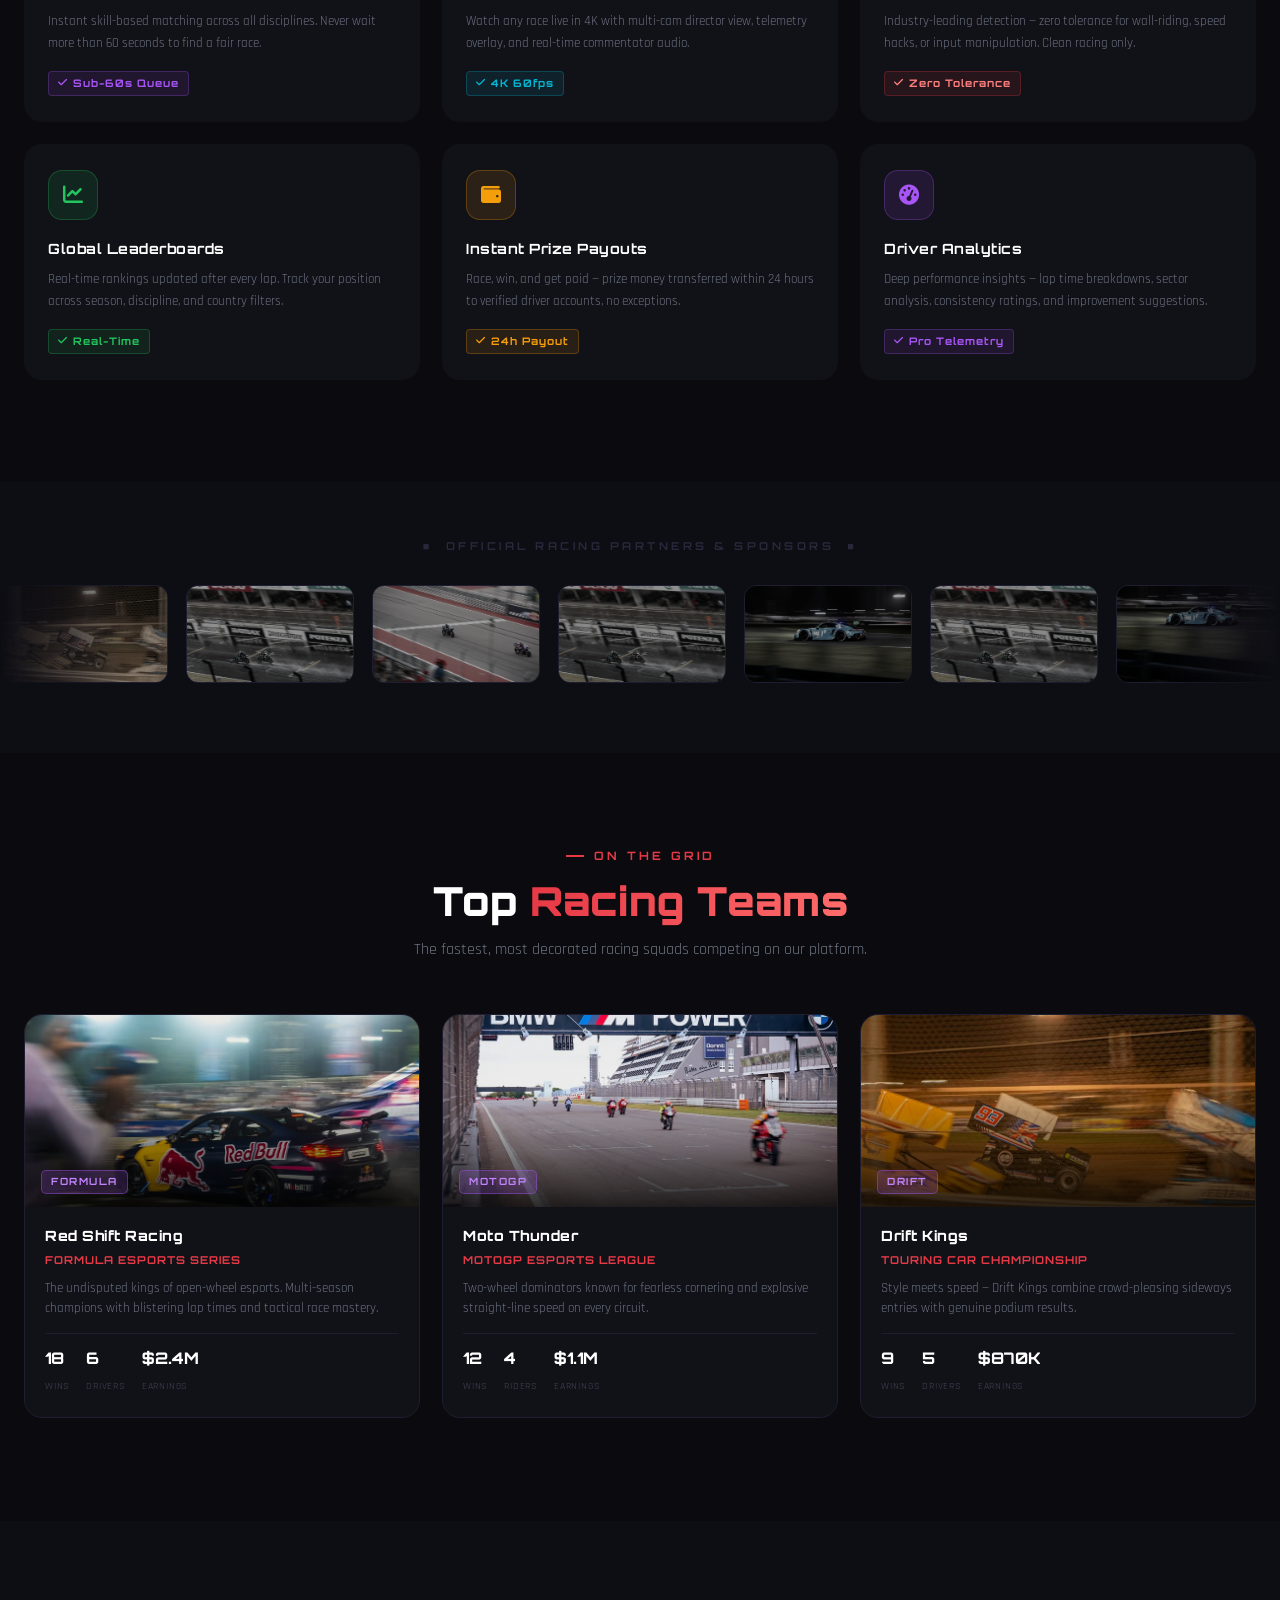
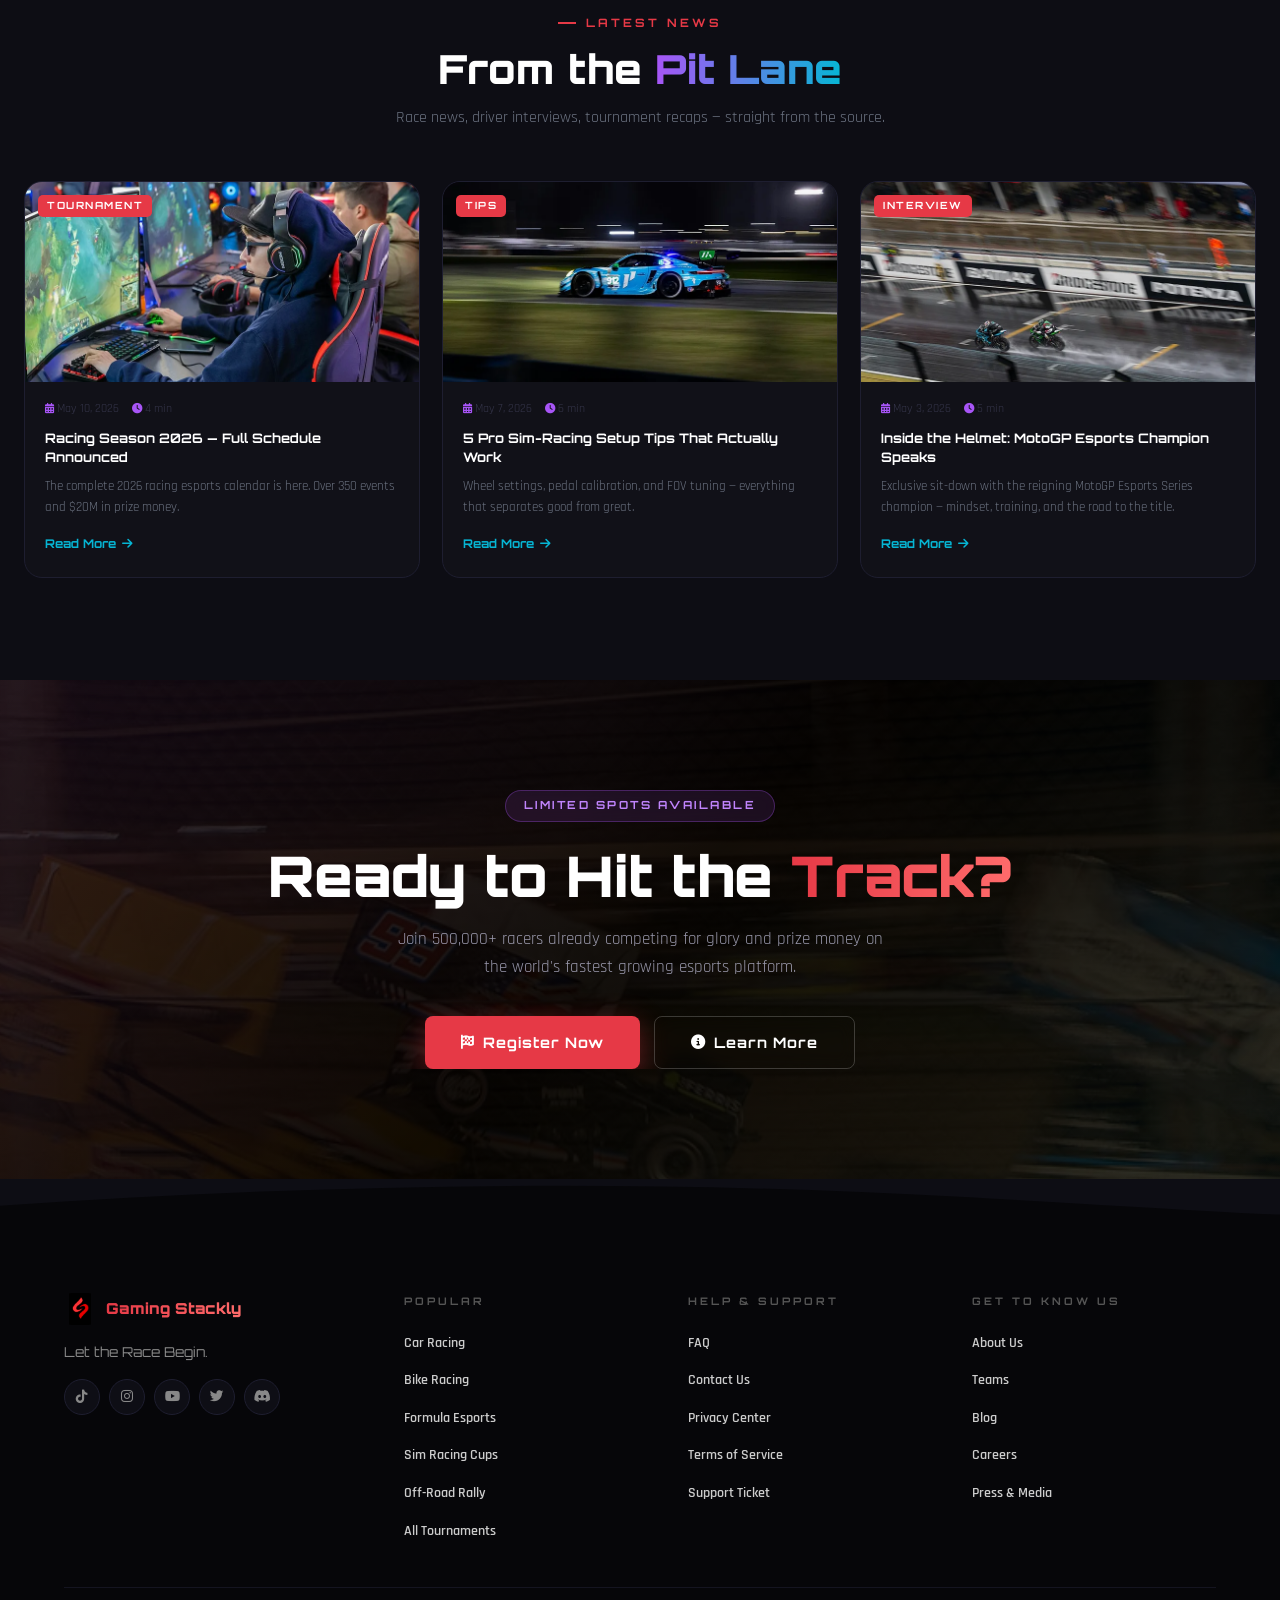
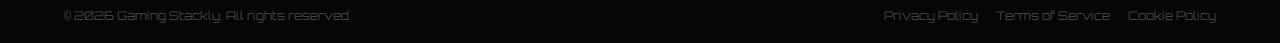
==== commit 85e5454a: "yes" ====
--- a/index.html
+++ b/index.html
@@ -415,19 +415,19 @@
         .footer-logo { display:flex; align-items:center; gap:10px; font-family:'Orbitron',monospace; font-size:.95rem; font-weight:900; }
         .footer-logo img { width:32px; height:32px; object-fit:contain; border-radius:8px; }
         .footer-logo span { background:linear-gradient(90deg,#e63946,#ff6b6b); -webkit-background-clip:text; -webkit-text-fill-color:transparent; background-clip:text; }
-        .footer-tagline { color:#28283a; font-size:.85rem; font-family:'Orbitron',monospace; }
+        .footer-tagline { color:#888; font-size:.85rem; font-family:'Orbitron',monospace; }
         .footer-socials { display:flex; gap:9px; flex-wrap:wrap; }
-        .footer-socials a { width:36px; height:36px; border-radius:50%; background:rgba(17,17,24,.8); border:1px solid var(--border); display:flex; align-items:center; justify-content:center; color:#44445a; font-size:.85rem; transition:all .2s; }
+        .footer-socials a { width:36px; height:36px; border-radius:50%; background:rgba(17,17,24,.8); border:1px solid var(--border); display:flex; align-items:center; justify-content:center; color:#888; font-size:.85rem; transition:all .2s; }
         .footer-socials a:hover { background:var(--primary); color:#fff; border-color:var(--primary); transform:translateY(-3px); box-shadow:0 4px 14px rgba(230,57,70,.35); }
         .footer-right { display:grid; grid-template-columns:repeat(3,1fr); gap:36px; }
-        .fcol-title { display:block; color:#28283a; font-size:.65rem; font-weight:700; letter-spacing:3px; text-transform:uppercase; margin-bottom:20px; font-family:'Orbitron',monospace; }
+        .fcol-title { display:block; color:#555; font-size:.65rem; font-weight:700; letter-spacing:3px; text-transform:uppercase; margin-bottom:20px; font-family:'Orbitron',monospace; }
         .footer-col ul { list-style:none; padding:0; display:flex; flex-direction:column; gap:12px; }
-        .footer-col ul li a { color:#44445a; font-size:.88rem; font-weight:600; transition:color .2s; }
-        .footer-col ul li a:hover { color:#fff; }
+        .footer-col ul li a { color:#ccc; font-size:.88rem; font-weight:600; transition:color .2s; }
+        .footer-col ul li a:hover { color:#e63946; }
         .footer-bar { display:flex; align-items:center; justify-content:space-between; padding:18px 0; flex-wrap:wrap; gap:10px; }
-        .footer-bar > p { color:#28283a; font-size:.75rem; font-family:'Orbitron',monospace; }
+        .footer-bar > p { color:#444; font-size:.75rem; font-family:'Orbitron',monospace; }
         .footer-legal { display:flex; gap:18px; }
-        .footer-legal a { color:#28283a; font-size:.75rem; font-family:'Orbitron',monospace; transition:color .2s; }
+        .footer-legal a { color:#444; font-size:.75rem; font-family:'Orbitron',monospace; transition:color .2s; }
         .footer-legal a:hover { color:#fff; }
 
         /* ════════════════════════════
--- a/css/responsive-fix.css
+++ b/css/responsive-fix.css
@@ -1183,3 +1183,43 @@
     transition: none !important;
   }
 }
+
+/* ──────────────────────────────────────────────
+   31. ABOUT PAGE — fixed image heights → responsive on mobile
+   ────────────────────────────────────────────── */
+@media (max-width: 900px) {
+  .image-frame img { height: clamp(260px, 45vw, 400px); }
+}
+@media (max-width: 576px) {
+  .image-frame img { height: clamp(200px, 60vw, 320px); }
+  .category-card   { height: clamp(200px, 55vw, 300px); }
+  .leader-card img { height: 180px; }
+}
+@media (max-width: 400px) {
+  .image-frame img { height: clamp(180px, 65vw, 260px); }
+  .category-card   { height: clamp(180px, 60vw, 260px); }
+  .leader-card img { height: 160px; }
+}
+
+/* ──────────────────────────────────────────────
+   32. TEAMS PAGE — team card image height responsive
+   ────────────────────────────────────────────── */
+@media (max-width: 640px) {
+  .team-image img { height: clamp(200px, 50vw, 240px); }
+}
+@media (max-width: 400px) {
+  .team-image img { height: clamp(180px, 60vw, 220px); }
+}
+
+/* ──────────────────────────────────────────────
+   33. TOURNAMENT / CONTACT CTA BUTTONS — full-width on phone
+   ────────────────────────────────────────────── */
+@media (max-width: 480px) {
+  .btn-cta-primary,
+  .btn-cta-outline {
+    width: 100%;
+    max-width: 340px;
+    justify-content: center;
+  }
+  .podium-bar-wrap { width: 70px; }
+}
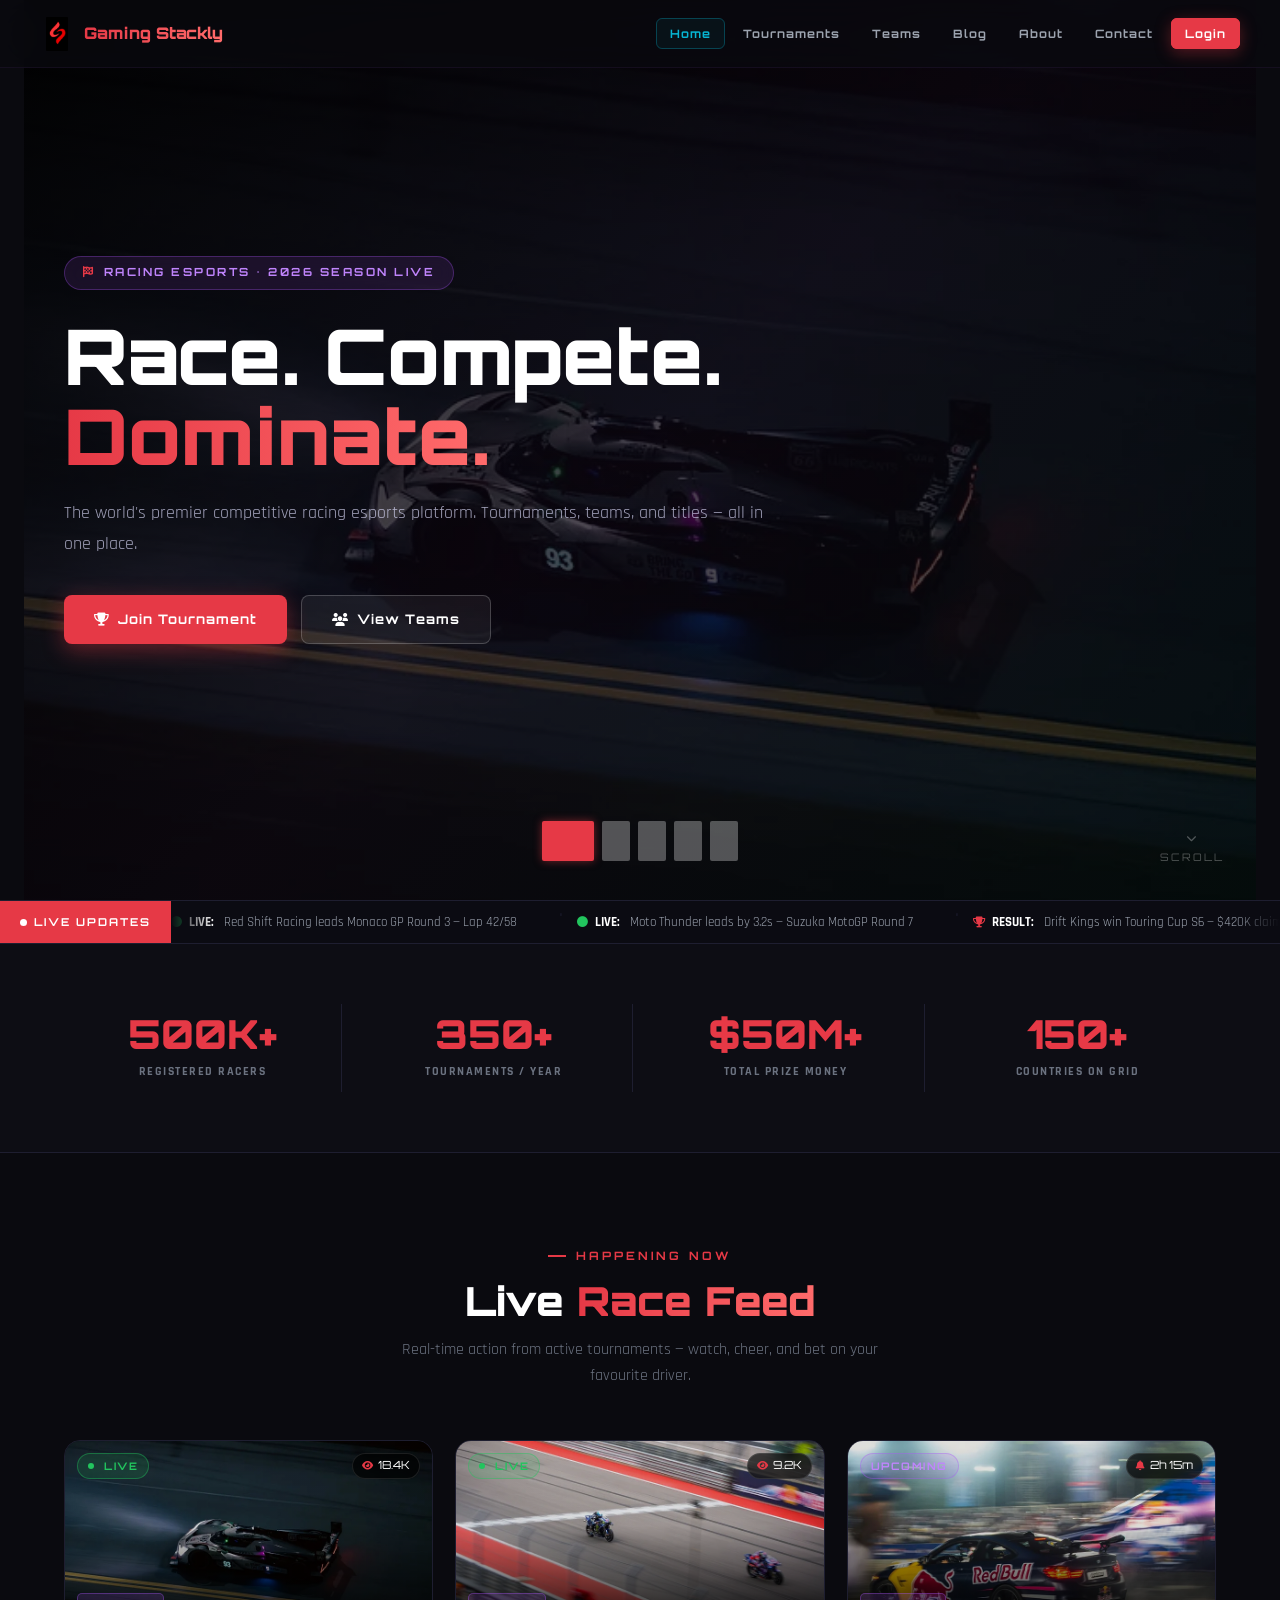
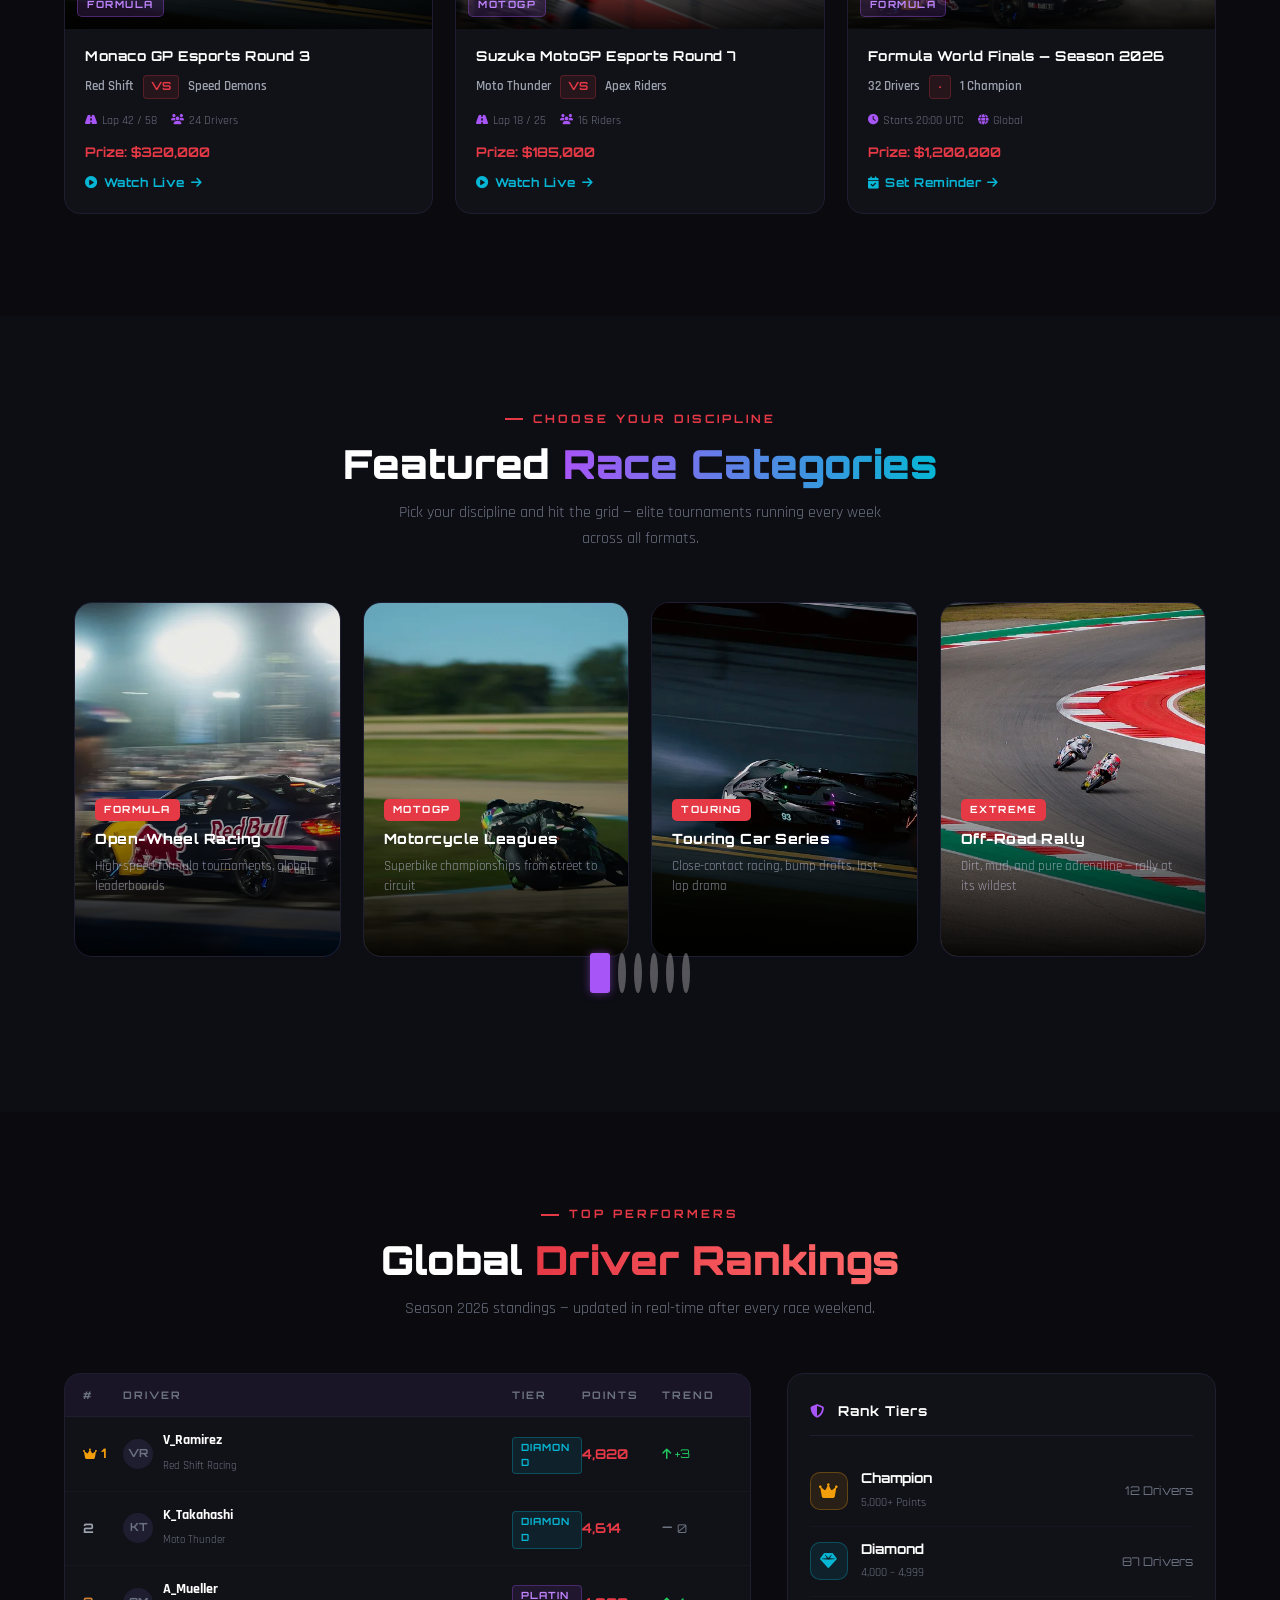
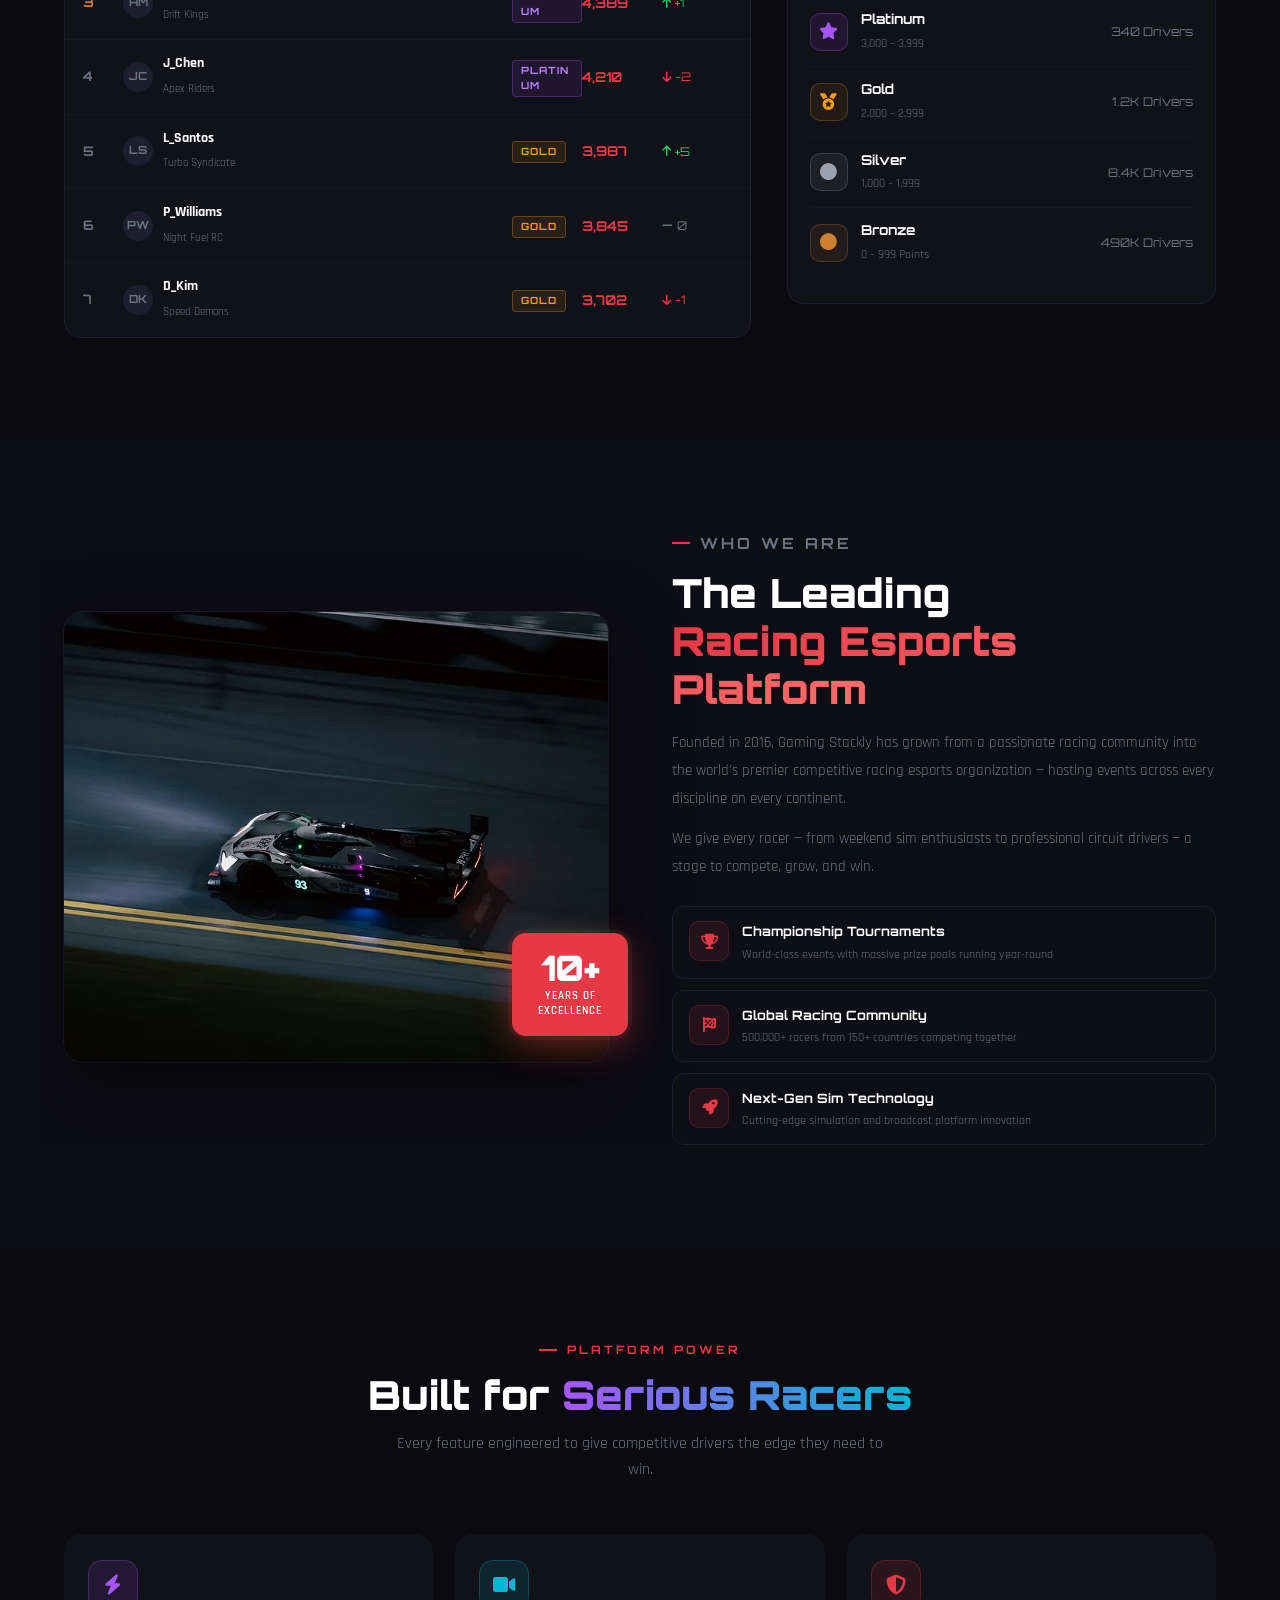
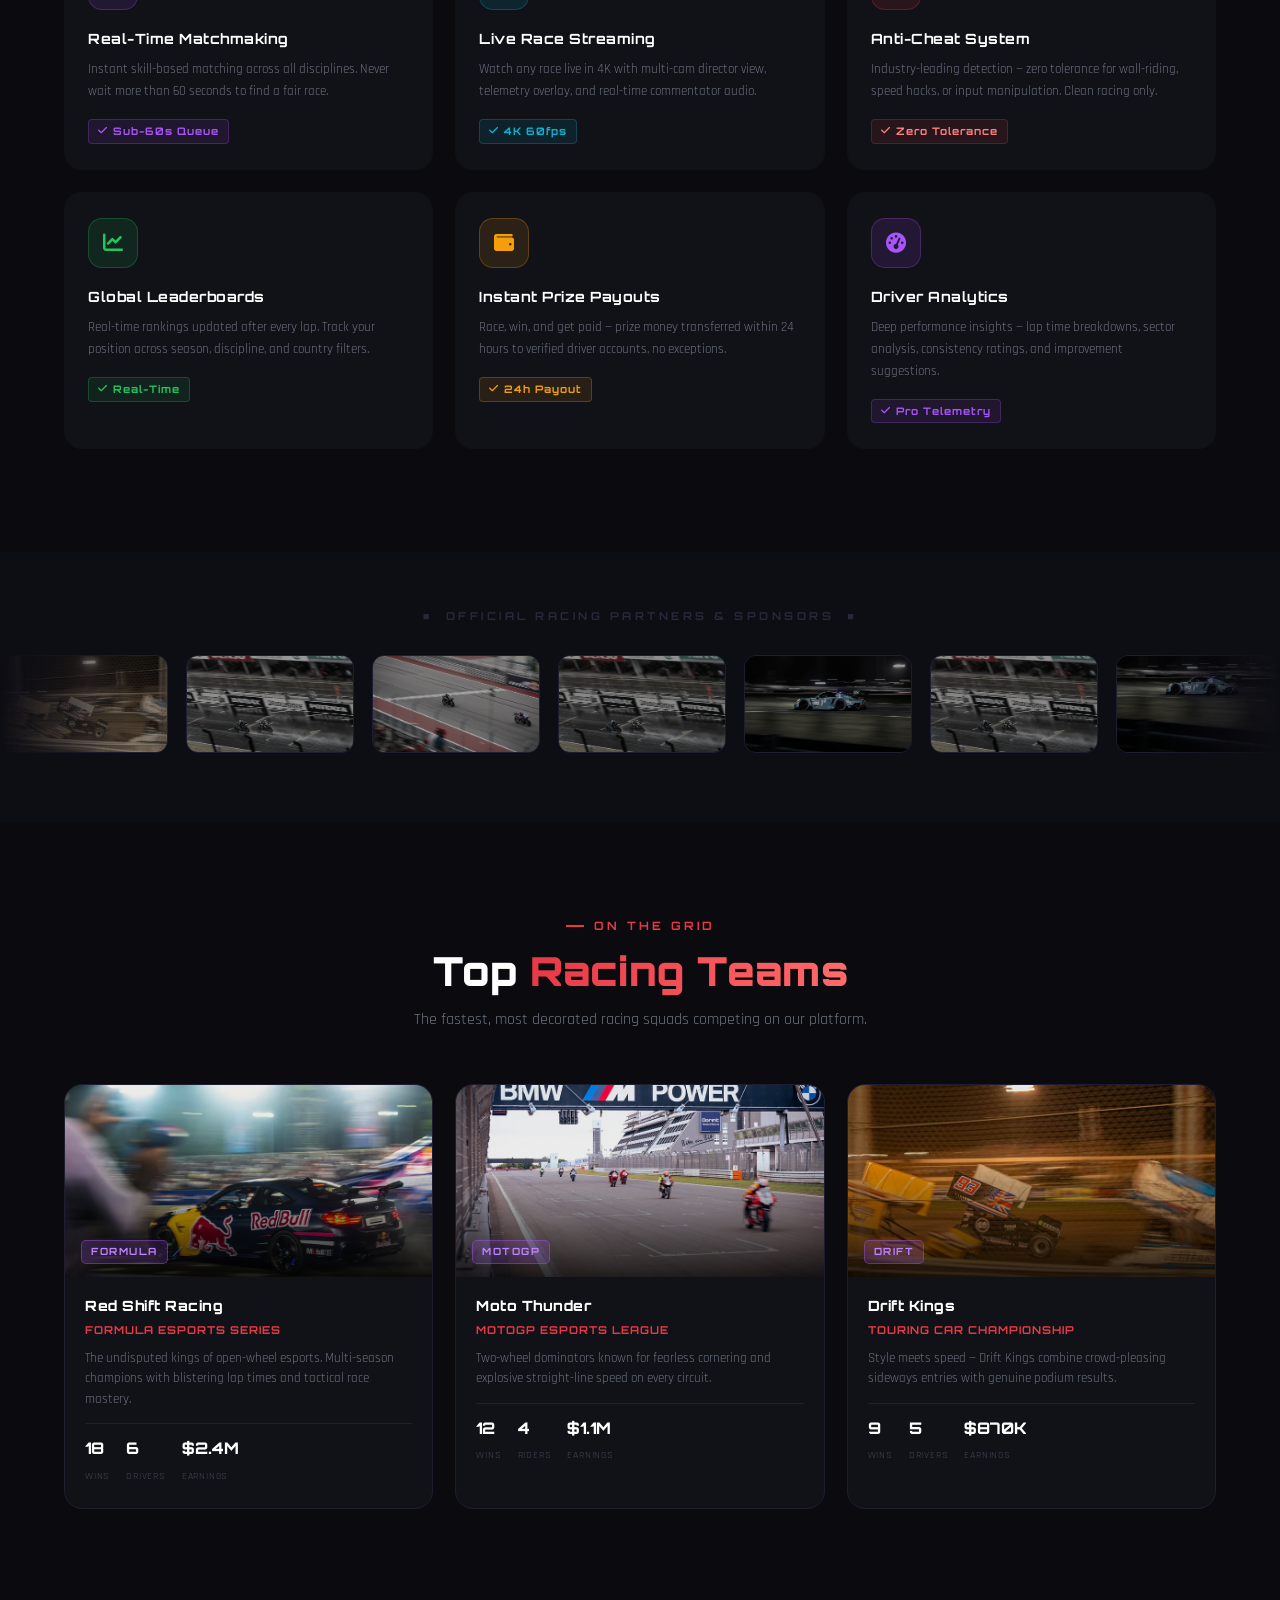
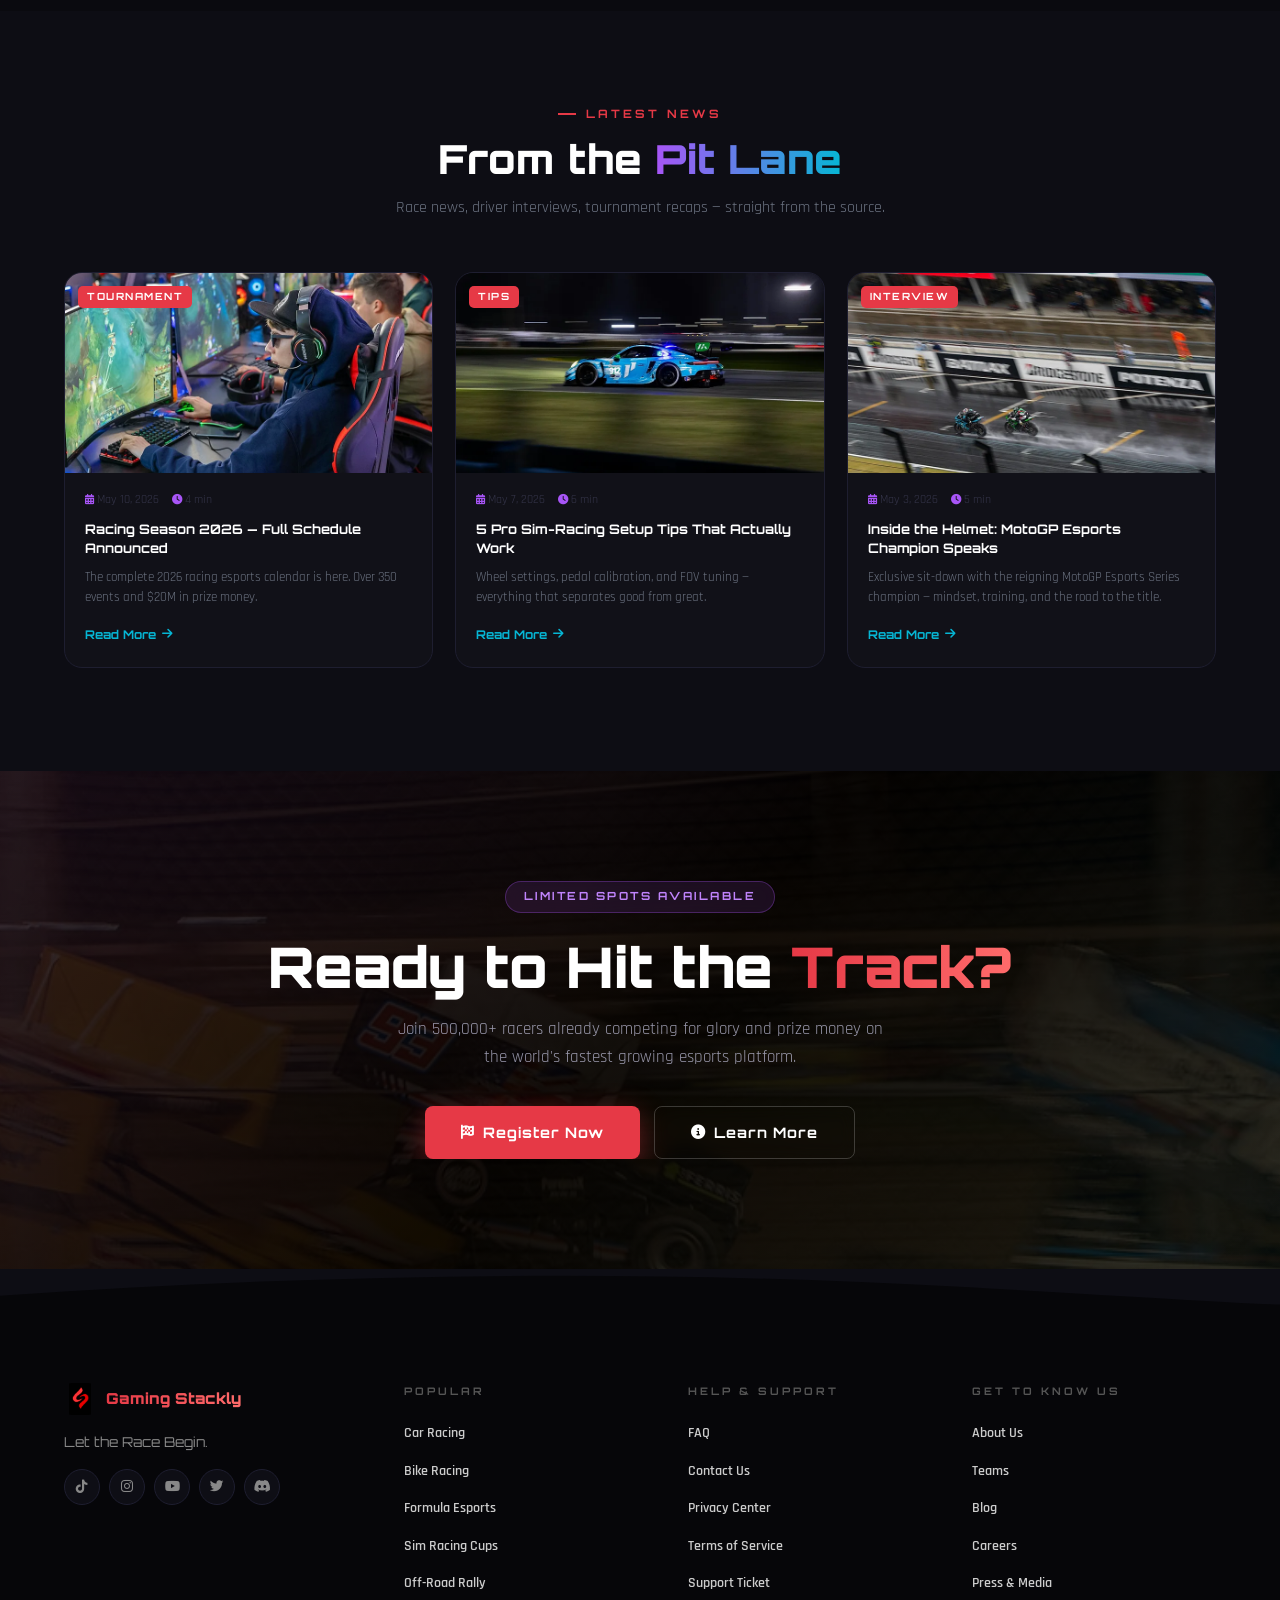
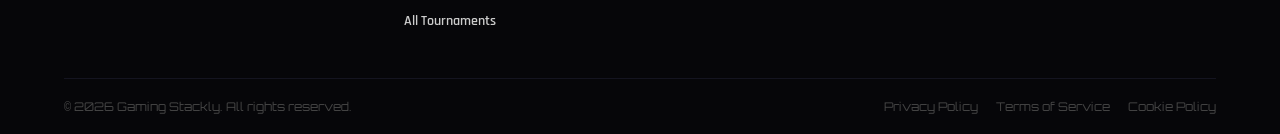
==== commit d8cd94fa: "hhhhh" ====
--- a/index.html
+++ b/index.html
@@ -24,8 +24,8 @@
             --dim:     #9ca3af;
         }
         *, *::before, *::after { box-sizing: border-box; margin: 0; padding: 0; }
-        html { scroll-behavior: smooth; }
-        body { background: var(--bg-deep); color: var(--text); font-family: 'Rajdhani', 'Segoe UI', sans-serif; overflow-x: hidden; line-height: 1.6; }
+        html { scroll-behavior: smooth; overflow-x: hidden; width: 100%; }
+        body { background: var(--bg-deep); color: var(--text); font-family: 'Rajdhani', 'Segoe UI', sans-serif; overflow-x: hidden; width: 100%; line-height: 1.6; }
         .container { max-width: 1200px; margin: 0 auto; padding: 0 24px; }
         a { text-decoration: none; color: inherit; }
         img { display: block; max-width: 100%; }
@@ -1288,7 +1288,10 @@
         fadeEffect: { crossFade: true },
         autoplay: { delay: 5500, disableOnInteraction: false },
         speed: 900,
-        pagination: { el: '.hero-swiper .swiper-pagination', clickable: true }
+        pagination: { el: '.hero-swiper .swiper-pagination', clickable: true },
+        observer: true,
+        observeParents: true,
+        resizeObserver: true
     });
 
     // ── Games Swiper ──
@@ -1302,7 +1305,26 @@
             640:  { slidesPerView: 2 },
             900:  { slidesPerView: 3 },
             1200: { slidesPerView: 4 }
-        }
+        },
+        observer: true,
+        observeParents: true,
+        resizeObserver: true
+    });
+
+    // ── First-load reflow fix ──
+    // Fires after all assets (images, fonts) are ready so Swiper gets correct dimensions.
+    window.addEventListener('load', function () {
+        heroSwiper.updateSize();
+        heroSwiper.updateSlides();
+        heroSwiper.update();
+        gamesSwiper.update();
+        window.dispatchEvent(new Event('resize'));
+
+        // Second pass — covers slow mobile renders and Chrome DevTools viewport stabilisation
+        setTimeout(function () {
+            window.dispatchEvent(new Event('resize'));
+            heroSwiper.update();
+        }, 150);
     });
 
     // ── Hamburger ──
--- a/css/responsive-fix.css
+++ b/css/responsive-fix.css
@@ -15,12 +15,16 @@
 
 html {
   overflow-x: hidden;
+  width: 100%;
+  max-width: 100%;
   -webkit-text-size-adjust: 100%;
   text-size-adjust: 100%;
 }
 
 body {
   overflow-x: hidden;
+  width: 100%;
+  max-width: 100%;
   min-width: 320px;
 }
 
@@ -1223,3 +1227,112 @@
   }
   .podium-bar-wrap { width: 70px; }
 }
+
+
+/* ──────────────────────────────────────────────
+   34. FIRST-LOAD MOBILE RENDERING HARDENING
+       Prevents broken layout in Chrome DevTools
+       and on real devices before reflow triggers.
+   ────────────────────────────────────────────── */
+
+/* Force every element to respect viewport width */
+*,
+*::before,
+*::after {
+  max-width: 100%;
+}
+
+/* Exclude elements that legitimately exceed viewport (positioned layers, etc.) */
+.swiper-wrapper,
+.logos-track,
+.ticker-track,
+[style*="position: fixed"],
+[style*="position:fixed"] {
+  max-width: none;
+}
+
+/* Hero height: dvh is stable on mobile (ignores browser chrome) */
+.hero-swiper-section {
+  height: 100dvh;
+  height: 100svh; /* svh = small viewport height — final fallback */
+  min-height: 480px;
+}
+
+/* Auth / login / signup full-height wrapper */
+.auth-wrapper,
+.login-wrapper,
+.signup-wrapper {
+  min-height: 100dvh;
+}
+
+/* Swiper GPU compositing — prevents paint jank on first render */
+.swiper-slide {
+  -webkit-backface-visibility: hidden;
+  backface-visibility: hidden;
+  -webkit-transform: translateZ(0);
+  transform: translateZ(0);
+}
+
+/* Prevent the hero bg from overflowing during Swiper init */
+.hero-swiper,
+.bg-swiper {
+  width: 100% !important;
+  max-width: 100vw;
+}
+
+/* Ensure Swiper wrapper never wider than container */
+.swiper-wrapper {
+  width: 100%;
+}
+
+/* Force images inside hero/bg swipers to fill properly */
+.swiper-slide img {
+  width: 100%;
+  height: 100%;
+  object-fit: cover;
+  display: block;
+}
+
+/* Remove any transform that Chrome DevTools viewport triggers */
+@media (max-width: 768px) {
+  .swiper-slide-active .slide-bg {
+    will-change: transform;
+  }
+
+  /* Prevent section overflow flash on first render */
+  .hero-swiper-section,
+  .filter-section,
+  .tournaments-section,
+  .game-categories,
+  .about-story,
+  .contact-section {
+    overflow-x: hidden;
+  }
+}
+
+/* Guarantee container never causes horizontal scroll */
+.container {
+  width: 100%;
+  max-width: min(1200px, 100%);
+  box-sizing: border-box;
+}
+
+/* Images never force layout wider than viewport */
+img {
+  max-width: 100%;
+  height: auto;
+}
+
+/* Prevent fixed-size elements causing overflow on 360px devices */
+@media (max-width: 400px) {
+  .navbar,
+  .topbar {
+    padding-left: 10px !important;
+    padding-right: 10px !important;
+  }
+
+  .container {
+    padding-left: 12px;
+    padding-right: 12px;
+  }
+}
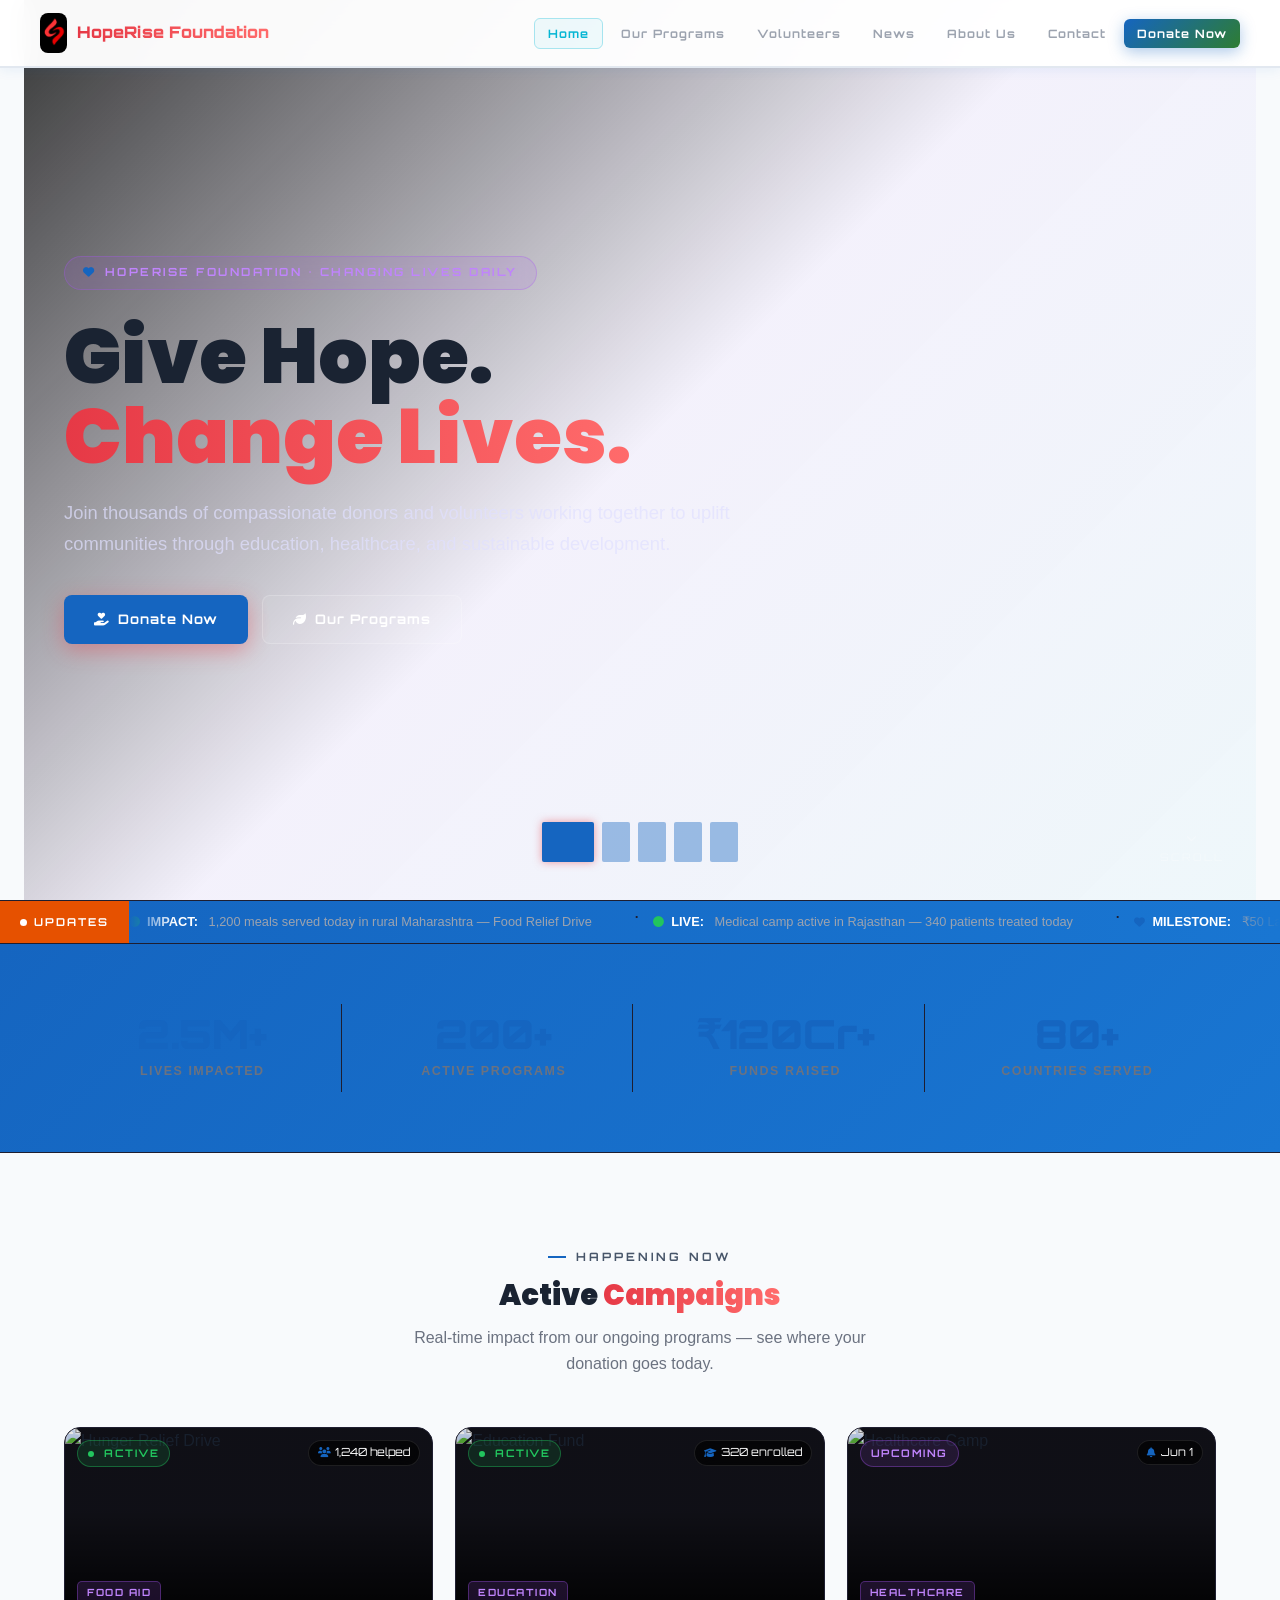
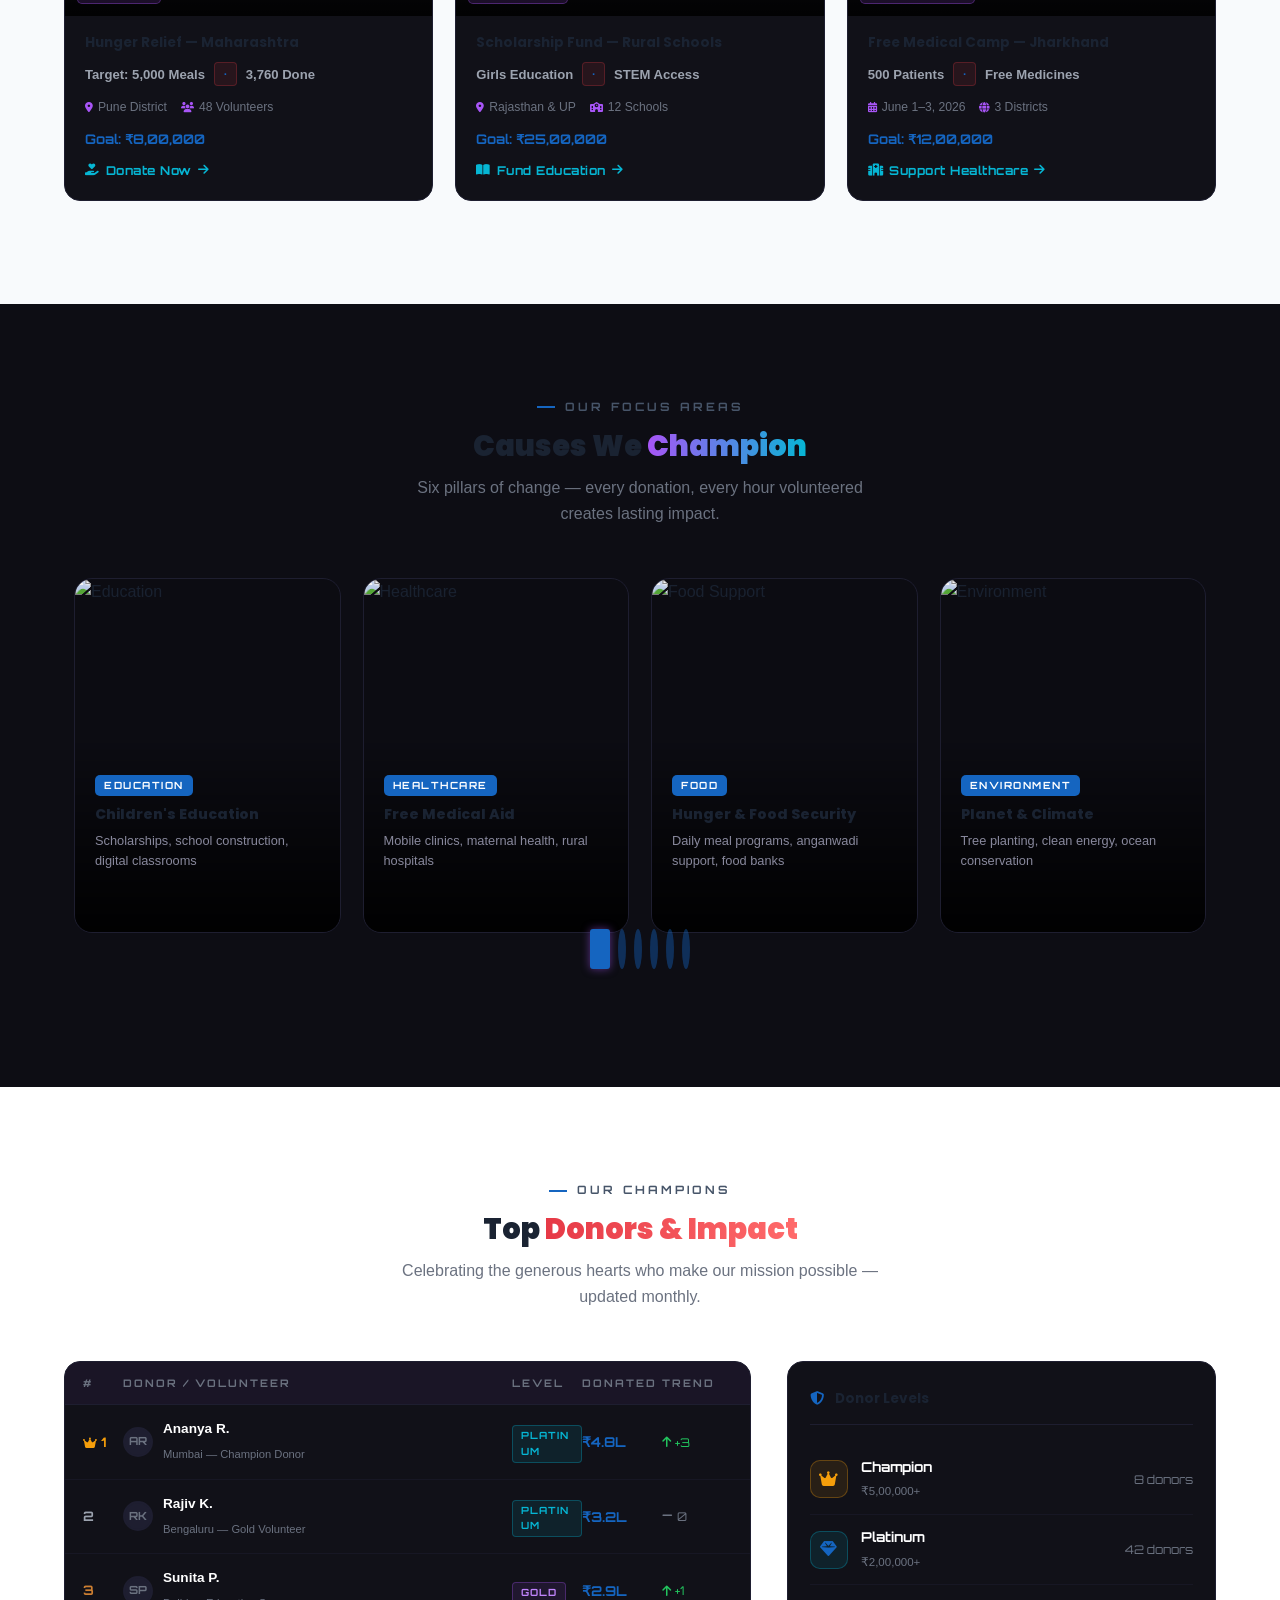
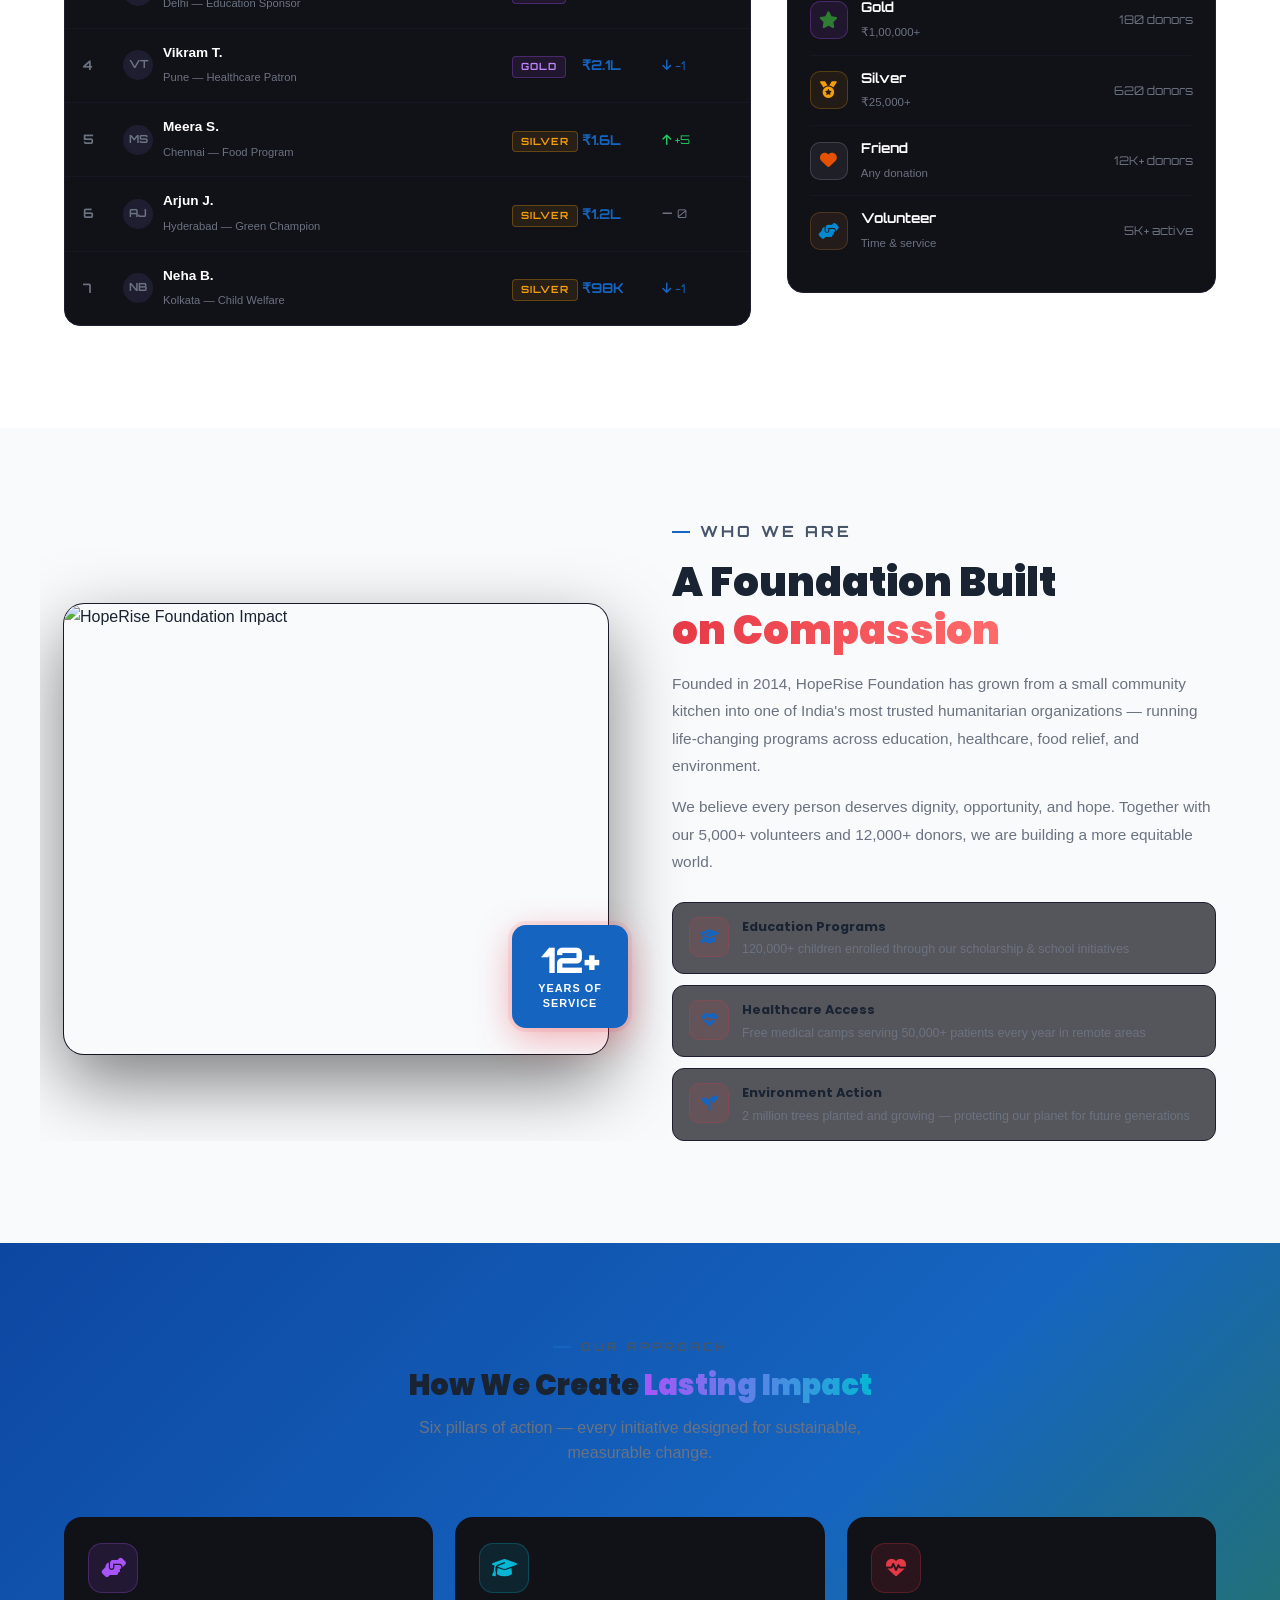
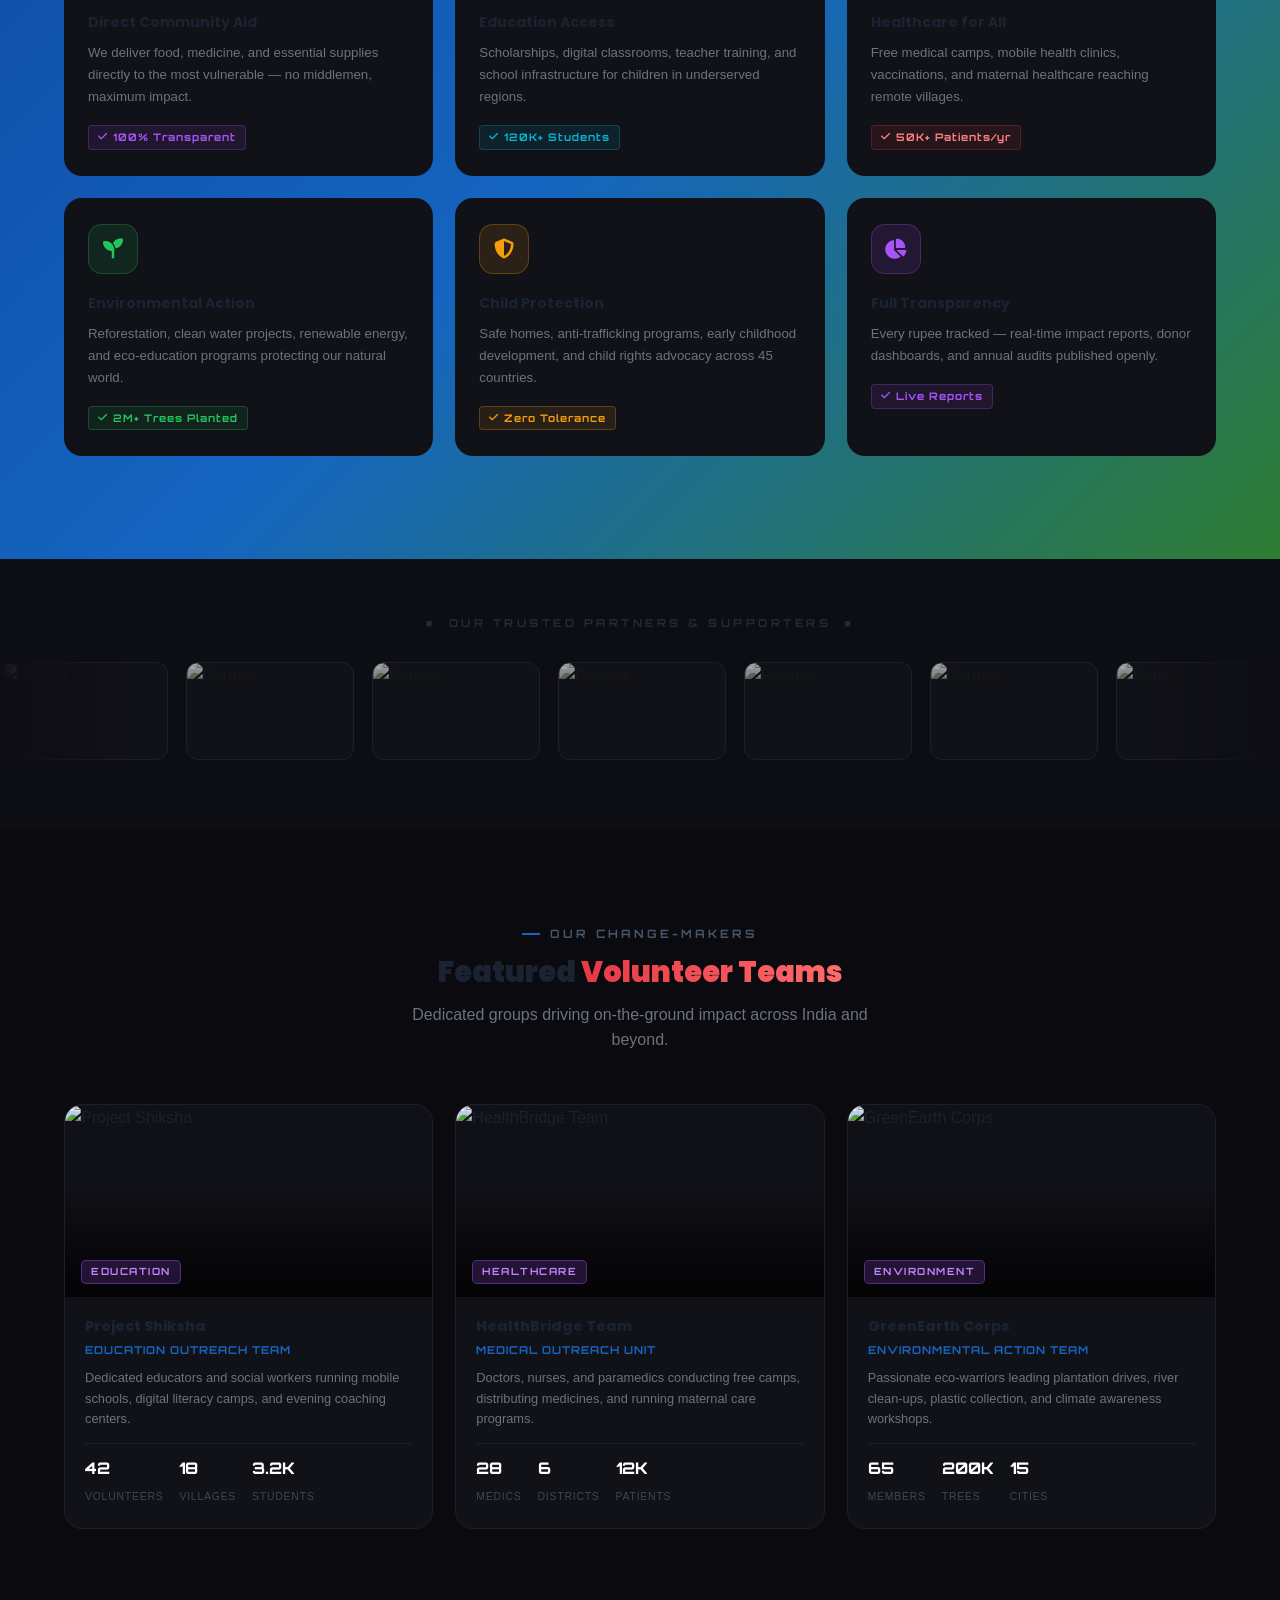
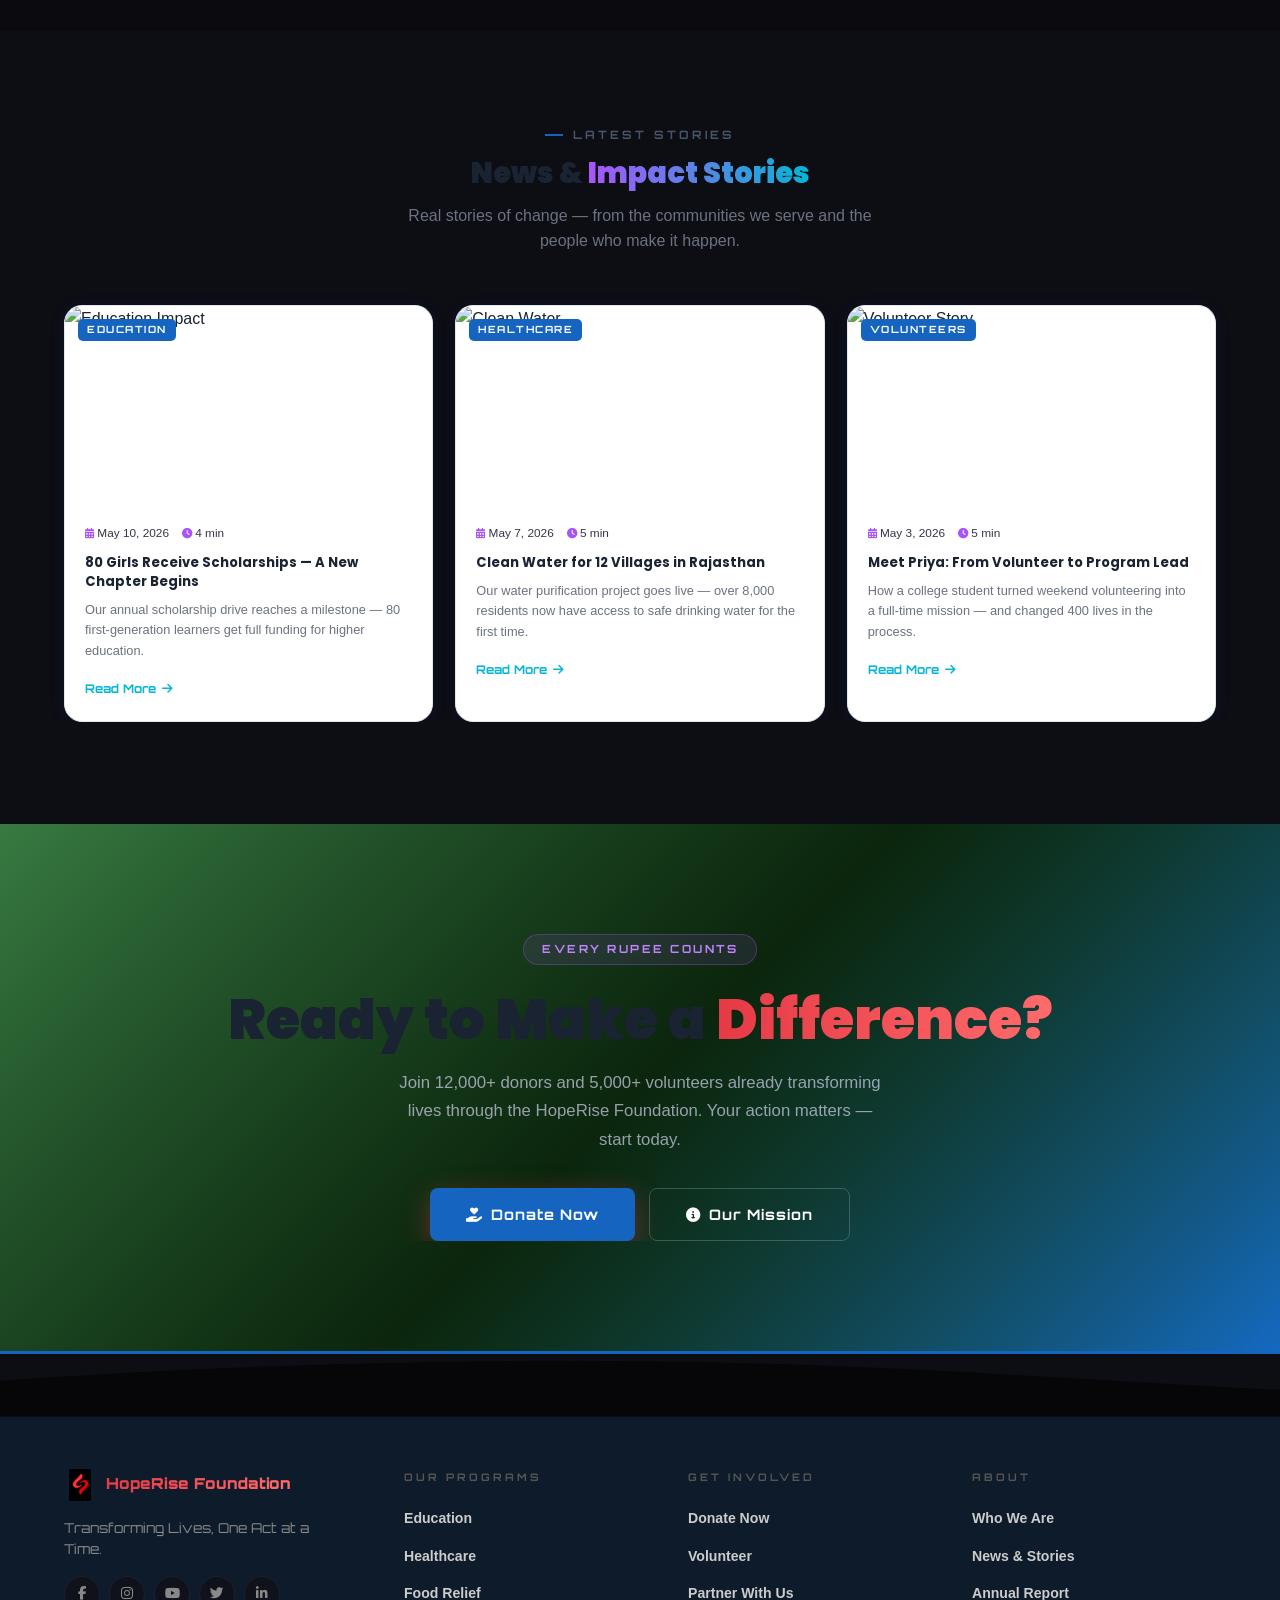
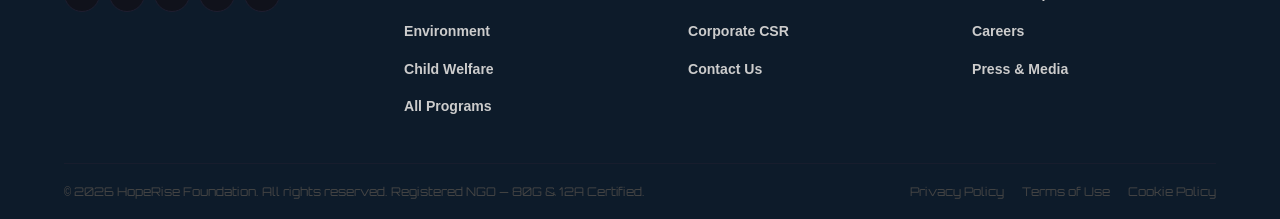
==== commit 534b7f27: "ngo" ====
--- a/index.html
+++ b/index.html
@@ -3,10 +3,10 @@
 <head>
     <meta charset="UTF-8">
     <meta name="viewport" content="width=device-width, initial-scale=1.0">
-    <title>Gaming Stackly — Competitive Racing Esports Platform</title>
+    <title>HopeRise Foundation — Transforming Lives, One Act at a Time</title>
     <link rel="stylesheet" href="https://cdnjs.cloudflare.com/ajax/libs/font-awesome/6.5.0/css/all.min.css">
     <link rel="stylesheet" href="https://cdn.jsdelivr.net/npm/swiper@11/swiper-bundle.min.css">
-    <link href="https://fonts.googleapis.com/css2?family=Orbitron:wght@400;700;900&family=Rajdhani:wght@500;600;700&display=swap" rel="stylesheet">
+    <link href="https://fonts.googleapis.com/css2?family=Orbitron:wght@400;700;900&family=Rajdhani:wght@500;600;700&family=Poppins:wght@400;500;600;700;800&display=swap" rel="stylesheet">
     <style>
         :root {
             --primary: #e63946;
@@ -390,7 +390,7 @@
            CTA
         ════════════════════════════ */
         .cta-section { position:relative; padding:clamp(44px,9vw,110px) 0; overflow:hidden; text-align:center; }
-        .cta-bg { position:absolute; inset:0; background:url('images/tournament.webp') center/cover no-repeat; filter:brightness(.2); transform:scale(1.04); }
+        .cta-bg { position:absolute; inset:0; background:url('https://images.unsplash.com/photo-1593113630400-ea4288922559?w=1920&fit=crop&q=80') center/cover no-repeat; filter:brightness(.2); transform:scale(1.04); }
         .cta-overlay { position:absolute; inset:0; background:linear-gradient(135deg,rgba(168,85,247,.08) 0%,rgba(0,0,0,.6) 50%,rgba(6,182,212,.05) 100%); }
         .cta-inner { position:relative; z-index:2; }
         .cta-badge { display:inline-block; background:rgba(168,85,247,.12); border:1px solid rgba(168,85,247,.3); color:#c084fc; font-size:.7rem; font-weight:700; letter-spacing:2.5px; text-transform:uppercase; padding:6px 18px; border-radius:20px; margin-bottom:22px; font-family:'Orbitron',monospace; backdrop-filter:blur(8px); }
@@ -501,6 +501,7 @@
         }
     </style>
     <link rel="stylesheet" href="css/responsive-fix.css">
+    <link rel="stylesheet" href="css/ngo-theme.css">
 </head>
 <body>
 
@@ -508,17 +509,17 @@
 <nav class="navbar" id="navbar">
     <div class="nav-container">
         <a href="index.html" class="logo">
-            <img src="images/Logo.png" alt="Gaming Stackly">
-            <span>Gaming Stackly</span>
+            <img src="images/Logo.png" alt="HopeRise Foundation">
+            <span>HopeRise Foundation</span>
         </a>
         <ul class="nav-menu">
             <li><a href="index.html" class="active">Home</a></li>
-            <li><a href="tournaments.html">Tournaments</a></li>
-            <li><a href="teams.html">Teams</a></li>
-            <li><a href="blog.html">Blog</a></li>
-            <li><a href="about.html">About</a></li>
+            <li><a href="tournaments.html">Our Programs</a></li>
+            <li><a href="teams.html">Volunteers</a></li>
+            <li><a href="blog.html">News</a></li>
+            <li><a href="about.html">About Us</a></li>
             <li><a href="contact.html">Contact</a></li>
-            <li><a href="login.html" class="nav-cta">Login</a></li>
+            <li><a href="login.html" class="nav-cta">Donate Now</a></li>
         </ul>
         <div class="hamburger" id="hamburger" aria-label="Toggle menu">
             <span></span><span></span><span></span>
@@ -529,12 +530,12 @@
 <!-- Mobile Menu -->
 <div class="mobile-menu" id="mobileMenu">
     <a href="index.html" class="active">Home</a>
-    <a href="tournaments.html">Tournaments</a>
-    <a href="teams.html">Teams</a>
-    <a href="blog.html">Blog</a>
-    <a href="about.html">About</a>
+    <a href="tournaments.html">Our Programs</a>
+    <a href="teams.html">Volunteers</a>
+    <a href="blog.html">News</a>
+    <a href="about.html">About Us</a>
     <a href="contact.html">Contact</a>
-    <a href="login.html" class="mob-cta">Login</a>
+    <a href="login.html" class="mob-cta">Donate Now</a>
 </div>
 
 <!-- ══ HERO SWIPER ══ -->
@@ -544,16 +545,16 @@
 
             <!-- Slide 1 -->
             <div class="swiper-slide">
-                <div class="slide-bg" style="background-image:url('images/car-racing-01.webp')"></div>
+                <div class="slide-bg" style="background-image:url('https://images.unsplash.com/photo-1488521787991-ed7bbaae773c?w=1920&fit=crop&q=80')"></div>
                 <div class="slide-overlay"></div>
                 <div class="slide-content container">
                     <div class="slide-inner">
-                        <div class="slide-badge"><i class="fas fa-flag-checkered"></i> Racing Esports &bull; 2026 Season Live</div>
-                        <h1 class="slide-title">Race. Compete.<br><span class="gr">Dominate.</span></h1>
-                        <p class="slide-desc">The world's premier competitive racing esports platform. Tournaments, teams, and titles — all in one place.</p>
+                        <div class="slide-badge"><i class="fas fa-heart"></i> HopeRise Foundation &bull; Changing Lives Daily</div>
+                        <h1 class="slide-title">Give Hope.<br><span class="gr">Change Lives.</span></h1>
+                        <p class="slide-desc">Join thousands of compassionate donors and volunteers working together to uplift communities through education, healthcare, and sustainable development.</p>
                         <div class="slide-btns">
-                            <a href="tournaments.html" class="btn-sp btn-sp-red"><i class="fas fa-trophy"></i> Join Tournament</a>
-                            <a href="teams.html" class="btn-sp btn-sp-glass"><i class="fas fa-users"></i> View Teams</a>
+                            <a href="login.html" class="btn-sp btn-sp-red"><i class="fas fa-hand-holding-heart"></i> Donate Now</a>
+                            <a href="tournaments.html" class="btn-sp btn-sp-glass"><i class="fas fa-leaf"></i> Our Programs</a>
                         </div>
                     </div>
                 </div>
@@ -561,15 +562,15 @@
 
             <!-- Slide 2 -->
             <div class="swiper-slide">
-                <div class="slide-bg" style="background-image:url('images/bike-racing-12.webp')"></div>
+                <div class="slide-bg" style="background-image:url('https://images.unsplash.com/photo-1503676260728-1c00da094a0b?w=1920&fit=crop&q=80')"></div>
                 <div class="slide-overlay"></div>
                 <div class="slide-content container">
                     <div class="slide-inner">
-                        <div class="slide-badge"><i class="fas fa-motorcycle"></i> MotoGP Esports &bull; Registration Open</div>
-                        <h1 class="slide-title">Ride Fast.<br><span class="gc">Ride First.</span></h1>
-                        <p class="slide-desc">Enter the MotoGP Esports Championship — superbikes, world-class circuits, and $500K on the line every season.</p>
+                        <div class="slide-badge"><i class="fas fa-book-open"></i> Education for All &bull; Enrolment Open</div>
+                        <h1 class="slide-title">Every Child<br><span class="gc">Deserves Education.</span></h1>
+                        <p class="slide-desc">Our scholarship and school-building programs have put 120,000+ children in classrooms across 45 countries. Help us reach the next million.</p>
                         <div class="slide-btns">
-                            <a href="tournaments.html" class="btn-sp btn-sp-red"><i class="fas fa-flag"></i> Register Now</a>
+                            <a href="tournaments.html" class="btn-sp btn-sp-red"><i class="fas fa-graduation-cap"></i> Support Education</a>
                             <a href="about.html" class="btn-sp btn-sp-glass"><i class="fas fa-info-circle"></i> Learn More</a>
                         </div>
                     </div>
@@ -578,16 +579,16 @@
 
             <!-- Slide 3 -->
             <div class="swiper-slide">
-                <div class="slide-bg" style="background-image:url('images/car-racing-14.webp')"></div>
+                <div class="slide-bg" style="background-image:url('https://images.unsplash.com/photo-1576091160550-2173dba999ef?w=1920&fit=crop&q=80')"></div>
                 <div class="slide-overlay"></div>
                 <div class="slide-content container">
                     <div class="slide-inner">
-                        <div class="slide-badge"><i class="fas fa-car-side"></i> Formula Series &bull; Season Finale</div>
-                        <h1 class="slide-title">Win Big.<br><span class="gr">Race Bigger.</span></h1>
-                        <p class="slide-desc">Formula World Finals — 32 drivers, one champion, $1.2 million prize pool. Are you ready for the grid?</p>
+                        <div class="slide-badge"><i class="fas fa-heartbeat"></i> Healthcare Initiative &bull; Running Now</div>
+                        <h1 class="slide-title">Healthy Lives.<br><span class="gr">Brighter Futures.</span></h1>
+                        <p class="slide-desc">Free medical camps, clean water projects, and maternal health programs saving 50,000+ lives per year in underserved regions.</p>
                         <div class="slide-btns">
-                            <a href="tournaments.html" class="btn-sp btn-sp-red"><i class="fas fa-crown"></i> Enter Finals</a>
-                            <a href="blog.html" class="btn-sp btn-sp-glass"><i class="fas fa-newspaper"></i> Race News</a>
+                            <a href="tournaments.html" class="btn-sp btn-sp-red"><i class="fas fa-hospital"></i> Fund Healthcare</a>
+                            <a href="blog.html" class="btn-sp btn-sp-glass"><i class="fas fa-newspaper"></i> Read Stories</a>
                         </div>
                     </div>
                 </div>
@@ -595,16 +596,16 @@
 
             <!-- Slide 4 -->
             <div class="swiper-slide">
-                <div class="slide-bg" style="background-image:url('images/car-racing-05.webp')"></div>
+                <div class="slide-bg" style="background-image:url('https://images.unsplash.com/photo-1529156069898-49953e39b3ac?w=1920&fit=crop&q=80')"></div>
                 <div class="slide-overlay"></div>
                 <div class="slide-content container">
                     <div class="slide-inner">
-                        <div class="slide-badge"><i class="fas fa-globe"></i> Global Platform &bull; 150+ Countries</div>
-                        <h1 class="slide-title"><span class="gc">Season 2026</span><br>Is Live.</h1>
-                        <p class="slide-desc">Over 350 events across Formula, MotoGP, Rally, and Sim Racing — $50M total prize money this season alone.</p>
+                        <div class="slide-badge"><i class="fas fa-globe-asia"></i> Global Reach &bull; 80+ Countries</div>
+                        <h1 class="slide-title"><span class="gc">Together We</span><br>Rise.</h1>
+                        <p class="slide-desc">Over 200 active programs across food security, environment, children welfare, and community development — running in 80+ nations.</p>
                         <div class="slide-btns">
-                            <a href="tournaments.html" class="btn-sp btn-sp-red"><i class="fas fa-calendar-alt"></i> View Schedule</a>
-                            <a href="teams.html" class="btn-sp btn-sp-glass"><i class="fas fa-users"></i> Browse Teams</a>
+                            <a href="tournaments.html" class="btn-sp btn-sp-red"><i class="fas fa-hands-helping"></i> View Programs</a>
+                            <a href="teams.html" class="btn-sp btn-sp-glass"><i class="fas fa-users"></i> Volunteer</a>
                         </div>
                     </div>
                 </div>
@@ -612,16 +613,16 @@
 
             <!-- Slide 5 -->
             <div class="swiper-slide">
-                <div class="slide-bg" style="background-image:url('images/bike-racing-13.webp')"></div>
+                <div class="slide-bg" style="background-image:url('https://images.unsplash.com/photo-1542601906990-b4d3fb778b09?w=1920&fit=crop&q=80')"></div>
                 <div class="slide-overlay"></div>
                 <div class="slide-content container">
                     <div class="slide-inner">
-                        <div class="slide-badge"><i class="fas fa-bolt"></i> Off-Road Rally &bull; New Discipline</div>
-                        <h1 class="slide-title">Go<br><span class="gr">Off-Road.</span></h1>
-                        <p class="slide-desc">Rally Extreme Series just launched — dirt, mud, night stages, and pure adrenaline. 847 spots available.</p>
+                        <div class="slide-badge"><i class="fas fa-seedling"></i> Environment Program &bull; New Initiative</div>
+                        <h1 class="slide-title">Protect Our<br><span class="gr">Planet.</span></h1>
+                        <p class="slide-desc">Tree-planting drives, ocean clean-ups, and climate education — our environment program has planted 2 million trees this year alone.</p>
                         <div class="slide-btns">
-                            <a href="tournaments.html" class="btn-sp btn-sp-red"><i class="fas fa-map-marked-alt"></i> Join Rally</a>
-                            <a href="contact.html" class="btn-sp btn-sp-glass"><i class="fas fa-headset"></i> Get Support</a>
+                            <a href="tournaments.html" class="btn-sp btn-sp-red"><i class="fas fa-tree"></i> Go Green</a>
+                            <a href="contact.html" class="btn-sp btn-sp-glass"><i class="fas fa-envelope"></i> Get Involved</a>
                         </div>
                     </div>
                 </div>
@@ -637,33 +638,33 @@
 
 <!-- ══ LIVE TICKER ══ -->
 <div class="live-ticker">
-    <div class="ticker-label"><div class="ticker-dot"></div> Live Updates</div>
+    <div class="ticker-label"><div class="ticker-dot"></div> Updates</div>
     <div class="ticker-track-wrap">
         <div class="ticker-track">
-            <span class="t-item"><i class="fas fa-circle t-live"></i> <strong>LIVE:</strong>&nbsp;Red Shift Racing leads Monaco GP Round 3 — Lap 42/58</span>
+            <span class="t-item"><i class="fas fa-circle t-live"></i> <strong>IMPACT:</strong>&nbsp;1,200 meals served today in rural Maharashtra — Food Relief Drive</span>
             <span class="t-sep">·</span>
-            <span class="t-item"><i class="fas fa-circle t-live"></i> <strong>LIVE:</strong>&nbsp;Moto Thunder leads by 3.2s — Suzuka MotoGP Round 7</span>
+            <span class="t-item"><i class="fas fa-circle t-live"></i> <strong>LIVE:</strong>&nbsp;Medical camp active in Rajasthan — 340 patients treated today</span>
             <span class="t-sep">·</span>
-            <span class="t-item"><i class="fas fa-trophy"></i> <strong>RESULT:</strong>&nbsp;Drift Kings win Touring Cup S6 — $420K claimed</span>
+            <span class="t-item"><i class="fas fa-heart"></i> <strong>MILESTONE:</strong>&nbsp;₹50 Lakh raised in July donation drive — Thank you, supporters!</span>
             <span class="t-sep">·</span>
-            <span class="t-item"><i class="fas fa-calendar-check"></i> <strong>UPCOMING:</strong>&nbsp;Formula World Finals — Starts in 2h 15m</span>
+            <span class="t-item"><i class="fas fa-calendar-check"></i> <strong>EVENT:</strong>&nbsp;Tree Plantation Drive — 500 volunteers joining this Sunday</span>
             <span class="t-sep">·</span>
-            <span class="t-item"><i class="fas fa-user-plus"></i> <strong>NEW:</strong>&nbsp;MotoGP Open Registration · 847 spots remaining</span>
+            <span class="t-item"><i class="fas fa-user-plus"></i> <strong>NEW:</strong>&nbsp;Volunteer Registration Open · 250 spots available across 12 cities</span>
             <span class="t-sep">·</span>
-            <span class="t-item"><i class="fas fa-medal"></i> <strong>TOP LAP:</strong>&nbsp;V_Ramirez sets new Monza lap record — 1:19.347</span>
+            <span class="t-item"><i class="fas fa-graduation-cap"></i> <strong>SCHOLARSHIP:</strong>&nbsp;80 new students enrolled in our education program this month</span>
             <span class="t-sep">·</span>
             <!-- duplicates for seamless loop -->
-            <span class="t-item"><i class="fas fa-circle t-live"></i> <strong>LIVE:</strong>&nbsp;Red Shift Racing leads Monaco GP Round 3 — Lap 42/58</span>
+            <span class="t-item"><i class="fas fa-circle t-live"></i> <strong>IMPACT:</strong>&nbsp;1,200 meals served today in rural Maharashtra — Food Relief Drive</span>
             <span class="t-sep">·</span>
-            <span class="t-item"><i class="fas fa-circle t-live"></i> <strong>LIVE:</strong>&nbsp;Moto Thunder leads by 3.2s — Suzuka MotoGP Round 7</span>
+            <span class="t-item"><i class="fas fa-circle t-live"></i> <strong>LIVE:</strong>&nbsp;Medical camp active in Rajasthan — 340 patients treated today</span>
             <span class="t-sep">·</span>
-            <span class="t-item"><i class="fas fa-trophy"></i> <strong>RESULT:</strong>&nbsp;Drift Kings win Touring Cup S6 — $420K claimed</span>
+            <span class="t-item"><i class="fas fa-heart"></i> <strong>MILESTONE:</strong>&nbsp;₹50 Lakh raised in July donation drive — Thank you, supporters!</span>
             <span class="t-sep">·</span>
-            <span class="t-item"><i class="fas fa-calendar-check"></i> <strong>UPCOMING:</strong>&nbsp;Formula World Finals — Starts in 2h 15m</span>
+            <span class="t-item"><i class="fas fa-calendar-check"></i> <strong>EVENT:</strong>&nbsp;Tree Plantation Drive — 500 volunteers joining this Sunday</span>
             <span class="t-sep">·</span>
-            <span class="t-item"><i class="fas fa-user-plus"></i> <strong>NEW:</strong>&nbsp;MotoGP Open Registration · 847 spots remaining</span>
+            <span class="t-item"><i class="fas fa-user-plus"></i> <strong>NEW:</strong>&nbsp;Volunteer Registration Open · 250 spots available across 12 cities</span>
             <span class="t-sep">·</span>
-            <span class="t-item"><i class="fas fa-medal"></i> <strong>TOP LAP:</strong>&nbsp;V_Ramirez sets new Monza lap record — 1:19.347</span>
+            <span class="t-item"><i class="fas fa-graduation-cap"></i> <strong>SCHOLARSHIP:</strong>&nbsp;80 new students enrolled in our education program this month</span>
             <span class="t-sep">·</span>
         </div>
     </div>
@@ -673,93 +674,93 @@
 <section class="stats-strip">
     <div class="container">
         <div class="stats-grid">
-            <div class="stat-item reveal"><div class="stat-num">500K+</div><div class="stat-lbl">Registered Racers</div></div>
-            <div class="stat-item reveal st1"><div class="stat-num">350+</div><div class="stat-lbl">Tournaments / Year</div></div>
-            <div class="stat-item reveal st2"><div class="stat-num">$50M+</div><div class="stat-lbl">Total Prize Money</div></div>
-            <div class="stat-item reveal st3"><div class="stat-num">150+</div><div class="stat-lbl">Countries on Grid</div></div>
+            <div class="stat-item reveal"><div class="stat-num">2.5M+</div><div class="stat-lbl">Lives Impacted</div></div>
+            <div class="stat-item reveal st1"><div class="stat-num">200+</div><div class="stat-lbl">Active Programs</div></div>
+            <div class="stat-item reveal st2"><div class="stat-num">₹120Cr+</div><div class="stat-lbl">Funds Raised</div></div>
+            <div class="stat-item reveal st3"><div class="stat-num">80+</div><div class="stat-lbl">Countries Served</div></div>
         </div>
     </div>
 </section>
 
-<!-- ══ LIVE RACES ══ -->
+<!-- ══ ACTIVE CAMPAIGNS ══ -->
 <section class="live-races">
     <div class="container">
         <div class="section-header reveal">
             <p class="section-subtitle">Happening Now</p>
-            <h2 class="section-title">Live <span class="text-gradient">Race Feed</span></h2>
-            <p class="section-desc">Real-time action from active tournaments — watch, cheer, and bet on your favourite driver.</p>
+            <h2 class="section-title">Active <span class="text-gradient">Campaigns</span></h2>
+            <p class="section-desc">Real-time impact from our ongoing programs — see where your donation goes today.</p>
         </div>
         <div class="live-races-grid">
 
             <div class="lrc reveal st1">
                 <div class="lrc-thumb">
-                    <img src="images/car-racing-06.webp" alt="Monaco Grand Prix Esports">
+                    <img src="https://images.unsplash.com/photo-1488521787991-ed7bbaae773c?w=800&fit=crop&q=80" alt="Hunger Relief Drive">
                     <div class="lrc-dim"></div>
-                    <div class="lrc-status s-live"><span></span> Live</div>
-                    <div class="lrc-viewers"><i class="fas fa-eye"></i> 18.4K</div>
-                    <div class="lrc-disc">Formula</div>
+                    <div class="lrc-status s-live"><span></span> Active</div>
+                    <div class="lrc-viewers"><i class="fas fa-users"></i> 1,240 helped</div>
+                    <div class="lrc-disc">Food Aid</div>
                 </div>
                 <div class="lrc-body">
-                    <h3>Monaco GP Esports Round 3</h3>
+                    <h3>Hunger Relief — Maharashtra</h3>
                     <div class="lrc-teams">
-                        <span class="lrc-team">Red Shift</span>
-                        <span class="lrc-vs">VS</span>
-                        <span class="lrc-team">Speed Demons</span>
+                        <span class="lrc-team">Target: 5,000 Meals</span>
+                        <span class="lrc-vs">·</span>
+                        <span class="lrc-team">3,760 Done</span>
                     </div>
                     <div class="lrc-meta">
-                        <div class="lrc-meta-i"><i class="fas fa-road"></i> Lap 42 / 58</div>
-                        <div class="lrc-meta-i"><i class="fas fa-users"></i> 24 Drivers</div>
-                    </div>
-                    <span class="lrc-prize">Prize: $320,000</span>
-                    <a href="tournaments.html" class="lrc-watch"><i class="fas fa-play-circle"></i> Watch Live <i class="fas fa-arrow-right"></i></a>
+                        <div class="lrc-meta-i"><i class="fas fa-map-marker-alt"></i> Pune District</div>
+                        <div class="lrc-meta-i"><i class="fas fa-users"></i> 48 Volunteers</div>
+                    </div>
+                    <span class="lrc-prize">Goal: ₹8,00,000</span>
+                    <a href="tournaments.html" class="lrc-watch"><i class="fas fa-hand-holding-heart"></i> Donate Now <i class="fas fa-arrow-right"></i></a>
                 </div>
             </div>
 
             <div class="lrc reveal st2">
                 <div class="lrc-thumb">
-                    <img src="images/bike-racing-09.webp" alt="Suzuka MotoGP Esports">
+                    <img src="https://images.unsplash.com/photo-1503676260728-1c00da094a0b?w=800&fit=crop&q=80" alt="Education Fund">
                     <div class="lrc-dim"></div>
-                    <div class="lrc-status s-live"><span></span> Live</div>
-                    <div class="lrc-viewers"><i class="fas fa-eye"></i> 9.2K</div>
-                    <div class="lrc-disc">MotoGP</div>
+                    <div class="lrc-status s-live"><span></span> Active</div>
+                    <div class="lrc-viewers"><i class="fas fa-graduation-cap"></i> 320 enrolled</div>
+                    <div class="lrc-disc">Education</div>
                 </div>
                 <div class="lrc-body">
-                    <h3>Suzuka MotoGP Esports Round 7</h3>
+                    <h3>Scholarship Fund — Rural Schools</h3>
                     <div class="lrc-teams">
-                        <span class="lrc-team">Moto Thunder</span>
-                        <span class="lrc-vs">VS</span>
-                        <span class="lrc-team">Apex Riders</span>
+                        <span class="lrc-team">Girls Education</span>
+                        <span class="lrc-vs">·</span>
+                        <span class="lrc-team">STEM Access</span>
                     </div>
                     <div class="lrc-meta">
-                        <div class="lrc-meta-i"><i class="fas fa-road"></i> Lap 18 / 25</div>
-                        <div class="lrc-meta-i"><i class="fas fa-users"></i> 16 Riders</div>
-                    </div>
-                    <span class="lrc-prize">Prize: $185,000</span>
-                    <a href="tournaments.html" class="lrc-watch"><i class="fas fa-play-circle"></i> Watch Live <i class="fas fa-arrow-right"></i></a>
+                        <div class="lrc-meta-i"><i class="fas fa-map-marker-alt"></i> Rajasthan &amp; UP</div>
+                        <div class="lrc-meta-i"><i class="fas fa-school"></i> 12 Schools</div>
+                    </div>
+                    <span class="lrc-prize">Goal: ₹25,00,000</span>
+                    <a href="tournaments.html" class="lrc-watch"><i class="fas fa-book-open"></i> Fund Education <i class="fas fa-arrow-right"></i></a>
                 </div>
             </div>
 
             <div class="lrc reveal st3">
                 <div class="lrc-thumb">
-                    <img src="images/car-racing-03.webp" alt="Formula World Finals">
+                    <img src="https://images.unsplash.com/photo-1576091160550-2173dba999ef?w=800&fit=crop&q=80" alt="Healthcare Camp">
                     <div class="lrc-dim"></div>
                     <div class="lrc-status s-soon">Upcoming</div>
-                    <div class="lrc-viewers"><i class="fas fa-bell"></i> 2h 15m</div>
-                    <div class="lrc-disc">Formula</div>
+                    <div class="lrc-viewers"><i class="fas fa-bell"></i> Jun 1</div>
+                    <div class="lrc-disc">Healthcare</div>
                 </div>
                 <div class="lrc-body">
-                    <h3>Formula World Finals — Season 2026</h3>
+                    <h3>Free Medical Camp — Jharkhand</h3>
                     <div class="lrc-teams">
-                        <span class="lrc-team">32 Drivers</span>
+                        <span class="lrc-team">500 Patients</span>
                         <span class="lrc-vs">·</span>
-                        <span class="lrc-team">1 Champion</span>
+                        <span class="lrc-team">Free Medicines</span>
                     </div>
                     <div class="lrc-meta">
-                        <div class="lrc-meta-i"><i class="fas fa-clock"></i> Starts 20:00 UTC</div>
-                        <div class="lrc-meta-i"><i class="fas fa-globe"></i> Global</div>
-                    </div>
-                    <span class="lrc-prize">Prize: $1,200,000</span>
-                    <a href="tournaments.html" class="lrc-watch"><i class="fas fa-calendar-check"></i> Set Reminder <i class="fas fa-arrow-right"></i></a>
+                        <div class="lrc-meta-i"><i class="fas fa-calendar-alt"></i> June 1–3, 2026</div>
+                        <div class="lrc-meta-i"><i class="fas fa-globe"></i> 3 Districts</div>
+                    </div>
+                    <span class="lrc-prize">Goal: ₹12,00,000</span>
+                    <a href="tournaments.html" class="lrc-watch"><i class="fas fa-hospital"></i> Support Healthcare <i class="fas fa-arrow-right"></i></a>
                 </div>
             </div>
 
@@ -767,13 +768,13 @@
     </div>
 </section>
 
-<!-- ══ GAME CATEGORIES SWIPER ══ -->
+<!-- ══ OUR CAUSES SWIPER ══ -->
 <section class="game-categories">
     <div class="container">
         <div class="section-header reveal">
-            <p class="section-subtitle">Choose Your Discipline</p>
-            <h2 class="section-title">Featured <span class="text-gradient-cool">Race Categories</span></h2>
-            <p class="section-desc">Pick your discipline and hit the grid — elite tournaments running every week across all formats.</p>
+            <p class="section-subtitle">Our Focus Areas</p>
+            <h2 class="section-title">Causes We <span class="text-gradient-cool">Champion</span></h2>
+            <p class="section-desc">Six pillars of change — every donation, every hour volunteered creates lasting impact.</p>
         </div>
         <div class="gc-wrap">
             <div class="swiper games-swiper">
@@ -781,78 +782,78 @@
 
                     <div class="swiper-slide">
                         <div class="gc-card">
-                            <img src="images/car-racing-13.webp" alt="Formula Racing">
+                            <img src="https://images.unsplash.com/photo-1503676260728-1c00da094a0b?w=800&fit=crop&q=80" alt="Education">
                             <div class="gc-dim"></div>
                             <div class="gc-info">
-                                <span class="gc-tag">Formula</span>
-                                <h3>Open-Wheel Racing</h3>
-                                <p>High-speed formula tournaments, global leaderboards</p>
-                                <a href="tournaments.html" class="gc-enter"><i class="fas fa-play"></i> Enter Now</a>
+                                <span class="gc-tag">Education</span>
+                                <h3>Children's Education</h3>
+                                <p>Scholarships, school construction, digital classrooms</p>
+                                <a href="tournaments.html" class="gc-enter"><i class="fas fa-arrow-right"></i> Support Now</a>
                             </div>
                         </div>
                     </div>
 
                     <div class="swiper-slide">
                         <div class="gc-card">
-                            <img src="images/bike-racing-10.webp" alt="MotoGP Racing">
+                            <img src="https://images.unsplash.com/photo-1576091160550-2173dba999ef?w=800&fit=crop&q=80" alt="Healthcare">
                             <div class="gc-dim"></div>
                             <div class="gc-info">
-                                <span class="gc-tag">MotoGP</span>
-                                <h3>Motorcycle Leagues</h3>
-                                <p>Superbike championships from street to circuit</p>
-                                <a href="tournaments.html" class="gc-enter"><i class="fas fa-play"></i> Enter Now</a>
+                                <span class="gc-tag">Healthcare</span>
+                                <h3>Free Medical Aid</h3>
+                                <p>Mobile clinics, maternal health, rural hospitals</p>
+                                <a href="tournaments.html" class="gc-enter"><i class="fas fa-arrow-right"></i> Fund Health</a>
                             </div>
                         </div>
                     </div>
 
                     <div class="swiper-slide">
                         <div class="gc-card">
-                            <img src="images/car-racing-11.webp" alt="Touring Car">
+                            <img src="https://images.unsplash.com/photo-1488521787991-ed7bbaae773c?w=800&fit=crop&q=80" alt="Food Support">
                             <div class="gc-dim"></div>
                             <div class="gc-info">
-                                <span class="gc-tag">Touring</span>
-                                <h3>Touring Car Series</h3>
-                                <p>Close-contact racing, bump drafts, last-lap drama</p>
-                                <a href="tournaments.html" class="gc-enter"><i class="fas fa-play"></i> Enter Now</a>
+                                <span class="gc-tag">Food</span>
+                                <h3>Hunger &amp; Food Security</h3>
+                                <p>Daily meal programs, anganwadi support, food banks</p>
+                                <a href="tournaments.html" class="gc-enter"><i class="fas fa-arrow-right"></i> Feed Hope</a>
                             </div>
                         </div>
                     </div>
 
                     <div class="swiper-slide">
                         <div class="gc-card">
-                            <img src="images/bike-racing-11.webp" alt="Extreme Bikes">
+                            <img src="https://images.unsplash.com/photo-1542601906990-b4d3fb778b09?w=800&fit=crop&q=80" alt="Environment">
                             <div class="gc-dim"></div>
                             <div class="gc-info">
-                                <span class="gc-tag">Extreme</span>
-                                <h3>Off-Road Rally</h3>
-                                <p>Dirt, mud, and pure adrenaline — rally at its wildest</p>
-                                <a href="tournaments.html" class="gc-enter"><i class="fas fa-play"></i> Enter Now</a>
+                                <span class="gc-tag">Environment</span>
+                                <h3>Planet &amp; Climate</h3>
+                                <p>Tree planting, clean energy, ocean conservation</p>
+                                <a href="tournaments.html" class="gc-enter"><i class="fas fa-arrow-right"></i> Go Green</a>
                             </div>
                         </div>
                     </div>
 
                     <div class="swiper-slide">
                         <div class="gc-card">
-                            <img src="images/car-racing-15.webp" alt="Sim Racing">
+                            <img src="https://images.unsplash.com/photo-1527525443983-6e60c75fff46?w=800&fit=crop&q=80" alt="Children Welfare">
                             <div class="gc-dim"></div>
                             <div class="gc-info">
-                                <span class="gc-tag">Sim Racing</span>
-                                <h3>Simulation Cups</h3>
-                                <p>Ultra-realistic sim racing with precision physics</p>
-                                <a href="tournaments.html" class="gc-enter"><i class="fas fa-play"></i> Enter Now</a>
+                                <span class="gc-tag">Children</span>
+                                <h3>Child Welfare</h3>
+                                <p>Safe homes, child protection, early childhood development</p>
+                                <a href="tournaments.html" class="gc-enter"><i class="fas fa-arrow-right"></i> Protect Kids</a>
                             </div>
                         </div>
                     </div>
 
                     <div class="swiper-slide">
                         <div class="gc-card">
-                            <img src="images/bike-racing-08.webp" alt="Drift">
+                            <img src="https://images.unsplash.com/photo-1607748862156-7c548e7e98f4?w=800&fit=crop&q=80" alt="Women Empowerment">
                             <div class="gc-dim"></div>
                             <div class="gc-info">
-                                <span class="gc-tag">Drift</span>
-                                <h3>Drift Championships</h3>
-                                <p>Style meets speed — sideways entries and genuine podiums</p>
-                                <a href="tournaments.html" class="gc-enter"><i class="fas fa-play"></i> Enter Now</a>
+                                <span class="gc-tag">Empowerment</span>
+                                <h3>Women's Empowerment</h3>
+                                <p>Skills training, microfinance, leadership programs</p>
+                                <a href="tournaments.html" class="gc-enter"><i class="fas fa-arrow-right"></i> Empower Her</a>
                             </div>
                         </div>
                     </div>
@@ -866,107 +867,107 @@
     </div>
 </section>
 
-<!-- ══ LEADERBOARD ══ -->
+<!-- ══ TOP DONORS ══ -->
 <section class="leaderboard-section">
     <div class="container">
         <div class="section-header reveal">
-            <p class="section-subtitle">Top Performers</p>
-            <h2 class="section-title">Global <span class="text-gradient">Driver Rankings</span></h2>
-            <p class="section-desc">Season 2026 standings — updated in real-time after every race weekend.</p>
+            <p class="section-subtitle">Our Champions</p>
+            <h2 class="section-title">Top <span class="text-gradient">Donors &amp; Impact</span></h2>
+            <p class="section-desc">Celebrating the generous hearts who make our mission possible — updated monthly.</p>
         </div>
         <div class="lb-grid">
             <!-- Table -->
             <div class="lb-wrap reveal">
                 <div class="lb-head">
                     <span>#</span>
-                    <span>Driver</span>
-                    <span>Tier</span>
-                    <span>Points</span>
+                    <span>Donor / Volunteer</span>
+                    <span>Level</span>
+                    <span>Donated</span>
                     <span>Trend</span>
                 </div>
                 <div class="lb-row">
                     <div class="lb-rank r1"><i class="fas fa-crown" style="font-size:.75rem"></i> 1</div>
-                    <div class="lb-driver"><div class="lb-av">VR</div><div class="lb-info"><span class="dn">V_Ramirez</span><span class="dt">Red Shift Racing</span></div></div>
-                    <div><span class="lb-tier td">Diamond</span></div>
-                    <div class="lb-pts">4,820</div>
+                    <div class="lb-driver"><div class="lb-av">AR</div><div class="lb-info"><span class="dn">Ananya R.</span><span class="dt">Mumbai — Champion Donor</span></div></div>
+                    <div><span class="lb-tier td">Platinum</span></div>
+                    <div class="lb-pts">₹4.8L</div>
                     <div class="lb-trend tu"><i class="fas fa-arrow-up"></i> +3</div>
                 </div>
                 <div class="lb-row">
                     <div class="lb-rank r2">2</div>
-                    <div class="lb-driver"><div class="lb-av">KT</div><div class="lb-info"><span class="dn">K_Takahashi</span><span class="dt">Moto Thunder</span></div></div>
-                    <div><span class="lb-tier td">Diamond</span></div>
-                    <div class="lb-pts">4,614</div>
+                    <div class="lb-driver"><div class="lb-av">RK</div><div class="lb-info"><span class="dn">Rajiv K.</span><span class="dt">Bengaluru — Gold Volunteer</span></div></div>
+                    <div><span class="lb-tier td">Platinum</span></div>
+                    <div class="lb-pts">₹3.2L</div>
                     <div class="lb-trend ts"><i class="fas fa-minus"></i> 0</div>
                 </div>
                 <div class="lb-row">
                     <div class="lb-rank r3">3</div>
-                    <div class="lb-driver"><div class="lb-av">AM</div><div class="lb-info"><span class="dn">A_Mueller</span><span class="dt">Drift Kings</span></div></div>
-                    <div><span class="lb-tier tp">Platinum</span></div>
-                    <div class="lb-pts">4,389</div>
+                    <div class="lb-driver"><div class="lb-av">SP</div><div class="lb-info"><span class="dn">Sunita P.</span><span class="dt">Delhi — Education Sponsor</span></div></div>
+                    <div><span class="lb-tier tp">Gold</span></div>
+                    <div class="lb-pts">₹2.9L</div>
                     <div class="lb-trend tu"><i class="fas fa-arrow-up"></i> +1</div>
                 </div>
                 <div class="lb-row">
                     <div class="lb-rank rn">4</div>
-                    <div class="lb-driver"><div class="lb-av">JC</div><div class="lb-info"><span class="dn">J_Chen</span><span class="dt">Apex Riders</span></div></div>
-                    <div><span class="lb-tier tp">Platinum</span></div>
-                    <div class="lb-pts">4,210</div>
-                    <div class="lb-trend td2"><i class="fas fa-arrow-down"></i> -2</div>
+                    <div class="lb-driver"><div class="lb-av">VT</div><div class="lb-info"><span class="dn">Vikram T.</span><span class="dt">Pune — Healthcare Patron</span></div></div>
+                    <div><span class="lb-tier tp">Gold</span></div>
+                    <div class="lb-pts">₹2.1L</div>
+                    <div class="lb-trend td2"><i class="fas fa-arrow-down"></i> -1</div>
                 </div>
                 <div class="lb-row">
                     <div class="lb-rank rn">5</div>
-                    <div class="lb-driver"><div class="lb-av">LS</div><div class="lb-info"><span class="dn">L_Santos</span><span class="dt">Turbo Syndicate</span></div></div>
-                    <div><span class="lb-tier tg">Gold</span></div>
-                    <div class="lb-pts">3,987</div>
+                    <div class="lb-driver"><div class="lb-av">MS</div><div class="lb-info"><span class="dn">Meera S.</span><span class="dt">Chennai — Food Program</span></div></div>
+                    <div><span class="lb-tier tg">Silver</span></div>
+                    <div class="lb-pts">₹1.6L</div>
                     <div class="lb-trend tu"><i class="fas fa-arrow-up"></i> +5</div>
                 </div>
                 <div class="lb-row">
                     <div class="lb-rank rn">6</div>
-                    <div class="lb-driver"><div class="lb-av">PW</div><div class="lb-info"><span class="dn">P_Williams</span><span class="dt">Night Fuel RC</span></div></div>
-                    <div><span class="lb-tier tg">Gold</span></div>
-                    <div class="lb-pts">3,845</div>
+                    <div class="lb-driver"><div class="lb-av">AJ</div><div class="lb-info"><span class="dn">Arjun J.</span><span class="dt">Hyderabad — Green Champion</span></div></div>
+                    <div><span class="lb-tier tg">Silver</span></div>
+                    <div class="lb-pts">₹1.2L</div>
                     <div class="lb-trend ts"><i class="fas fa-minus"></i> 0</div>
                 </div>
                 <div class="lb-row">
                     <div class="lb-rank rn">7</div>
-                    <div class="lb-driver"><div class="lb-av">DK</div><div class="lb-info"><span class="dn">D_Kim</span><span class="dt">Speed Demons</span></div></div>
-                    <div><span class="lb-tier tg">Gold</span></div>
-                    <div class="lb-pts">3,702</div>
+                    <div class="lb-driver"><div class="lb-av">NB</div><div class="lb-info"><span class="dn">Neha B.</span><span class="dt">Kolkata — Child Welfare</span></div></div>
+                    <div><span class="lb-tier tg">Silver</span></div>
+                    <div class="lb-pts">₹98K</div>
                     <div class="lb-trend td2"><i class="fas fa-arrow-down"></i> -1</div>
                 </div>
             </div>
 
-            <!-- Rank Tiers -->
+            <!-- Donor Tiers -->
             <div class="tier-card reveal st1">
-                <h3><i class="fas fa-shield-alt" style="color:var(--purple);margin-right:8px"></i> Rank Tiers</h3>
+                <h3><i class="fas fa-shield-alt" style="color:#1565c0;margin-right:8px"></i> Donor Levels</h3>
                 <div class="tier-row">
                     <div class="tier-icon ti-champ"><i class="fas fa-crown" style="color:#f59e0b"></i></div>
-                    <div class="tier-info"><span class="tn">Champion</span><span class="tp2">5,000+ Points</span></div>
-                    <span class="tier-count">12 Drivers</span>
+                    <div class="tier-info"><span class="tn">Champion</span><span class="tp2">₹5,00,000+</span></div>
+                    <span class="tier-count">8 donors</span>
                 </div>
                 <div class="tier-row">
-                    <div class="tier-icon ti-dia"><i class="fas fa-gem" style="color:#06b6d4"></i></div>
-                    <div class="tier-info"><span class="tn">Diamond</span><span class="tp2">4,000 – 4,999</span></div>
-                    <span class="tier-count">87 Drivers</span>
+                    <div class="tier-icon ti-dia"><i class="fas fa-gem" style="color:#1565c0"></i></div>
+                    <div class="tier-info"><span class="tn">Platinum</span><span class="tp2">₹2,00,000+</span></div>
+                    <span class="tier-count">42 donors</span>
                 </div>
                 <div class="tier-row">
-                    <div class="tier-icon ti-plat"><i class="fas fa-star" style="color:#a855f7"></i></div>
-                    <div class="tier-info"><span class="tn">Platinum</span><span class="tp2">3,000 – 3,999</span></div>
-                    <span class="tier-count">340 Drivers</span>
+                    <div class="tier-icon ti-plat"><i class="fas fa-star" style="color:#2e7d32"></i></div>
+                    <div class="tier-info"><span class="tn">Gold</span><span class="tp2">₹1,00,000+</span></div>
+                    <span class="tier-count">180 donors</span>
                 </div>
                 <div class="tier-row">
                     <div class="tier-icon ti-gold"><i class="fas fa-medal" style="color:#f59e0b"></i></div>
-                    <div class="tier-info"><span class="tn">Gold</span><span class="tp2">2,000 – 2,999</span></div>
-                    <span class="tier-count">1.2K Drivers</span>
+                    <div class="tier-info"><span class="tn">Silver</span><span class="tp2">₹25,000+</span></div>
+                    <span class="tier-count">620 donors</span>
                 </div>
                 <div class="tier-row">
-                    <div class="tier-icon ti-silv"><i class="fas fa-circle" style="color:#9ca3af"></i></div>
-                    <div class="tier-info"><span class="tn">Silver</span><span class="tp2">1,000 – 1,999</span></div>
-                    <span class="tier-count">8.4K Drivers</span>
+                    <div class="tier-icon ti-silv"><i class="fas fa-heart" style="color:#e65100"></i></div>
+                    <div class="tier-info"><span class="tn">Friend</span><span class="tp2">Any donation</span></div>
+                    <span class="tier-count">12K+ donors</span>
                 </div>
                 <div class="tier-row">
-                    <div class="tier-icon ti-brnz"><i class="fas fa-circle" style="color:#cd7f32"></i></div>
-                    <div class="tier-info"><span class="tn">Bronze</span><span class="tp2">0 – 999 Points</span></div>
-                    <span class="tier-count">490K Drivers</span>
+                    <div class="tier-icon ti-brnz"><i class="fas fa-hands-helping" style="color:#0288d1"></i></div>
+                    <div class="tier-info"><span class="tn">Volunteer</span><span class="tp2">Time &amp; service</span></div>
+                    <span class="tier-count">5K+ active</span>
                 </div>
             </div>
         </div>
@@ -979,30 +980,30 @@
         <div class="apg">
             <div class="ap-img reveal-left">
                 <div class="img-frame">
-                    <img src="images/racing-car.webp" alt="Gaming Stackly Racing">
+                    <img src="https://images.unsplash.com/photo-1593113630400-ea4288922559?w=800&fit=crop&q=80" alt="HopeRise Foundation Impact">
                 </div>
                 <div class="exp-badge">
-                    <span class="big">10+</span>
-                    <span class="sm">Years of<br>Excellence</span>
+                    <span class="big">12+</span>
+                    <span class="sm">Years of<br>Service</span>
                 </div>
             </div>
             <div class="ap-content reveal-right">
                 <p class="section-subtitle">Who We Are</p>
-                <h2 class="section-title">The Leading<br><span class="text-gradient">Racing Esports Platform</span></h2>
-                <p>Founded in 2016, Gaming Stackly has grown from a passionate racing community into the world's premier competitive racing esports organization — hosting events across every discipline on every continent.</p>
-                <p>We give every racer — from weekend sim enthusiasts to professional circuit drivers — a stage to compete, grow, and win.</p>
+                <h2 class="section-title">A Foundation Built<br><span class="text-gradient">on Compassion</span></h2>
+                <p>Founded in 2014, HopeRise Foundation has grown from a small community kitchen into one of India's most trusted humanitarian organizations — running life-changing programs across education, healthcare, food relief, and environment.</p>
+                <p>We believe every person deserves dignity, opportunity, and hope. Together with our 5,000+ volunteers and 12,000+ donors, we are building a more equitable world.</p>
                 <div class="ap-feats">
                     <div class="ap-feat">
-                        <div class="ap-ico"><i class="fas fa-trophy"></i></div>
-                        <div><h4>Championship Tournaments</h4><p>World-class events with massive prize pools running year-round</p></div>
+                        <div class="ap-ico"><i class="fas fa-graduation-cap"></i></div>
+                        <div><h4>Education Programs</h4><p>120,000+ children enrolled through our scholarship &amp; school initiatives</p></div>
                     </div>
                     <div class="ap-feat">
-                        <div class="ap-ico"><i class="fas fa-flag-checkered"></i></div>
-                        <div><h4>Global Racing Community</h4><p>500,000+ racers from 150+ countries competing together</p></div>
+                        <div class="ap-ico"><i class="fas fa-heartbeat"></i></div>
+                        <div><h4>Healthcare Access</h4><p>Free medical camps serving 50,000+ patients every year in remote areas</p></div>
                     </div>
                     <div class="ap-feat">
-                        <div class="ap-ico"><i class="fas fa-rocket"></i></div>
-                        <div><h4>Next-Gen Sim Technology</h4><p>Cutting-edge simulation and broadcast platform innovation</p></div>
+                        <div class="ap-ico"><i class="fas fa-seedling"></i></div>
+                        <div><h4>Environment Action</h4><p>2 million trees planted and growing — protecting our planet for future generations</p></div>
                     </div>
                 </div>
             </div>
@@ -1010,136 +1011,136 @@
     </div>
 </section>
 
-<!-- ══ AURORA PLATFORM FEATURES ══ -->
+<!-- ══ HOW WE IMPACT ══ -->
 <section class="aurora-section">
     <div class="container">
         <div class="section-header reveal">
-            <p class="section-subtitle">Platform Power</p>
-            <h2 class="section-title">Built for <span class="text-gradient-cool">Serious Racers</span></h2>
-            <p class="section-desc">Every feature engineered to give competitive drivers the edge they need to win.</p>
+            <p class="section-subtitle">Our Approach</p>
+            <h2 class="section-title">How We Create <span class="text-gradient-cool">Lasting Impact</span></h2>
+            <p class="section-desc">Six pillars of action — every initiative designed for sustainable, measurable change.</p>
         </div>
         <div class="aurora-grid">
             <div class="ac reveal st1">
-                <div class="ac-icon ic-p"><i class="fas fa-bolt"></i></div>
-                <h3>Real-Time Matchmaking</h3>
-                <p>Instant skill-based matching across all disciplines. Never wait more than 60 seconds to find a fair race.</p>
-                <span class="ac-badge ab-p"><i class="fas fa-check"></i> Sub-60s Queue</span>
+                <div class="ac-icon ic-p"><i class="fas fa-hands-helping"></i></div>
+                <h3>Direct Community Aid</h3>
+                <p>We deliver food, medicine, and essential supplies directly to the most vulnerable — no middlemen, maximum impact.</p>
+                <span class="ac-badge ab-p"><i class="fas fa-check"></i> 100% Transparent</span>
             </div>
             <div class="ac reveal st2">
-                <div class="ac-icon ic-c"><i class="fas fa-video"></i></div>
-                <h3>Live Race Streaming</h3>
-                <p>Watch any race live in 4K with multi-cam director view, telemetry overlay, and real-time commentator audio.</p>
-                <span class="ac-badge ab-c"><i class="fas fa-check"></i> 4K 60fps</span>
+                <div class="ac-icon ic-c"><i class="fas fa-graduation-cap"></i></div>
+                <h3>Education Access</h3>
+                <p>Scholarships, digital classrooms, teacher training, and school infrastructure for children in underserved regions.</p>
+                <span class="ac-badge ab-c"><i class="fas fa-check"></i> 120K+ Students</span>
             </div>
             <div class="ac reveal st3">
-                <div class="ac-icon ic-r"><i class="fas fa-shield-alt"></i></div>
-                <h3>Anti-Cheat System</h3>
-                <p>Industry-leading detection — zero tolerance for wall-riding, speed hacks, or input manipulation. Clean racing only.</p>
-                <span class="ac-badge ab-r"><i class="fas fa-check"></i> Zero Tolerance</span>
+                <div class="ac-icon ic-r"><i class="fas fa-heartbeat"></i></div>
+                <h3>Healthcare for All</h3>
+                <p>Free medical camps, mobile health clinics, vaccinations, and maternal healthcare reaching remote villages.</p>
+                <span class="ac-badge ab-r"><i class="fas fa-check"></i> 50K+ Patients/yr</span>
             </div>
             <div class="ac reveal st4">
-                <div class="ac-icon ic-g"><i class="fas fa-chart-line"></i></div>
-                <h3>Global Leaderboards</h3>
-                <p>Real-time rankings updated after every lap. Track your position across season, discipline, and country filters.</p>
-                <span class="ac-badge ab-g"><i class="fas fa-check"></i> Real-Time</span>
+                <div class="ac-icon ic-g"><i class="fas fa-seedling"></i></div>
+                <h3>Environmental Action</h3>
+                <p>Reforestation, clean water projects, renewable energy, and eco-education programs protecting our natural world.</p>
+                <span class="ac-badge ab-g"><i class="fas fa-check"></i> 2M+ Trees Planted</span>
             </div>
             <div class="ac reveal st5">
-                <div class="ac-icon ic-a"><i class="fas fa-wallet"></i></div>
-                <h3>Instant Prize Payouts</h3>
-                <p>Race, win, and get paid — prize money transferred within 24 hours to verified driver accounts, no exceptions.</p>
-                <span class="ac-badge ab-a"><i class="fas fa-check"></i> 24h Payout</span>
+                <div class="ac-icon ic-a"><i class="fas fa-shield-alt"></i></div>
+                <h3>Child Protection</h3>
+                <p>Safe homes, anti-trafficking programs, early childhood development, and child rights advocacy across 45 countries.</p>
+                <span class="ac-badge ab-a"><i class="fas fa-check"></i> Zero Tolerance</span>
             </div>
             <div class="ac reveal st1">
-                <div class="ac-icon ic-p"><i class="fas fa-tachometer-alt"></i></div>
-                <h3>Driver Analytics</h3>
-                <p>Deep performance insights — lap time breakdowns, sector analysis, consistency ratings, and improvement suggestions.</p>
-                <span class="ac-badge ab-p"><i class="fas fa-check"></i> Pro Telemetry</span>
+                <div class="ac-icon ic-p"><i class="fas fa-chart-pie"></i></div>
+                <h3>Full Transparency</h3>
+                <p>Every rupee tracked — real-time impact reports, donor dashboards, and annual audits published openly.</p>
+                <span class="ac-badge ab-p"><i class="fas fa-check"></i> Live Reports</span>
             </div>
         </div>
     </div>
 </section>
 
-<!-- ══ SPONSORS SCROLL ══ -->
+<!-- ══ PARTNERS SCROLL ══ -->
 <section class="sponsors-strip">
-    <div class="sponsors-label">&#9632;&nbsp;&nbsp;Official Racing Partners &amp; Sponsors&nbsp;&nbsp;&#9632;</div>
+    <div class="sponsors-label">&#9632;&nbsp;&nbsp;Our Trusted Partners &amp; Supporters&nbsp;&nbsp;&#9632;</div>
     <div class="logos-track-wrapper">
         <div class="logos-track">
-            <div class="logo-item"><img src="images/car-racing-15.webp" alt="Sponsor"></div>
-            <div class="logo-item"><img src="images/bike-racing-14.webp" alt="Sponsor"></div>
-            <div class="logo-item"><img src="images/bike-racing-15.webp" alt="Sponsor"></div>
-            <div class="logo-item"><img src="images/blog-bike.webp" alt="Sponsor"></div>
-            <div class="logo-item"><img src="images/car-racing-02.webp" alt="Sponsor"></div>
-            <div class="logo-item"><img src="images/bike-racing-02.webp" alt="Sponsor"></div>
-            <div class="logo-item"><img src="images/car-racing-07.webp" alt="Sponsor"></div>
+            <div class="logo-item"><img src="https://images.unsplash.com/photo-1526470608268-f674ce90ebd4?w=200&h=80&fit=crop&q=80" alt="Partner"></div>
+            <div class="logo-item"><img src="https://images.unsplash.com/photo-1529156069898-49953e39b3ac?w=200&h=80&fit=crop&q=80" alt="Partner"></div>
+            <div class="logo-item"><img src="https://images.unsplash.com/photo-1542601906990-b4d3fb778b09?w=200&h=80&fit=crop&q=80" alt="Partner"></div>
+            <div class="logo-item"><img src="https://images.unsplash.com/photo-1488521787991-ed7bbaae773c?w=200&h=80&fit=crop&q=80" alt="Partner"></div>
+            <div class="logo-item"><img src="https://images.unsplash.com/photo-1503676260728-1c00da094a0b?w=200&h=80&fit=crop&q=80" alt="Partner"></div>
+            <div class="logo-item"><img src="https://images.unsplash.com/photo-1576091160550-2173dba999ef?w=200&h=80&fit=crop&q=80" alt="Partner"></div>
+            <div class="logo-item"><img src="https://images.unsplash.com/photo-1607748862156-7c548e7e98f4?w=200&h=80&fit=crop&q=80" alt="Partner"></div>
             <!-- duplicates -->
-            <div class="logo-item"><img src="images/car-racing-15.webp" alt="Sponsor"></div>
-            <div class="logo-item"><img src="images/bike-racing-14.webp" alt="Sponsor"></div>
-            <div class="logo-item"><img src="images/bike-racing-15.webp" alt="Sponsor"></div>
-            <div class="logo-item"><img src="images/blog-bike.webp" alt="Sponsor"></div>
-            <div class="logo-item"><img src="images/car-racing-02.webp" alt="Sponsor"></div>
-            <div class="logo-item"><img src="images/bike-racing-02.webp" alt="Sponsor"></div>
-            <div class="logo-item"><img src="images/car-racing-07.webp" alt="Sponsor"></div>
+            <div class="logo-item"><img src="https://images.unsplash.com/photo-1526470608268-f674ce90ebd4?w=200&h=80&fit=crop&q=80" alt="Partner"></div>
+            <div class="logo-item"><img src="https://images.unsplash.com/photo-1529156069898-49953e39b3ac?w=200&h=80&fit=crop&q=80" alt="Partner"></div>
+            <div class="logo-item"><img src="https://images.unsplash.com/photo-1542601906990-b4d3fb778b09?w=200&h=80&fit=crop&q=80" alt="Partner"></div>
+            <div class="logo-item"><img src="https://images.unsplash.com/photo-1488521787991-ed7bbaae773c?w=200&h=80&fit=crop&q=80" alt="Partner"></div>
+            <div class="logo-item"><img src="https://images.unsplash.com/photo-1503676260728-1c00da094a0b?w=200&h=80&fit=crop&q=80" alt="Partner"></div>
+            <div class="logo-item"><img src="https://images.unsplash.com/photo-1576091160550-2173dba999ef?w=200&h=80&fit=crop&q=80" alt="Partner"></div>
+            <div class="logo-item"><img src="https://images.unsplash.com/photo-1607748862156-7c548e7e98f4?w=200&h=80&fit=crop&q=80" alt="Partner"></div>
         </div>
     </div>
 </section>
 
-<!-- ══ TEAMS PREVIEW ══ -->
+<!-- ══ VOLUNTEER TEAMS PREVIEW ══ -->
 <section class="teams-preview">
     <div class="container">
         <div class="section-header reveal">
-            <p class="section-subtitle">On the Grid</p>
-            <h2 class="section-title">Top <span class="text-gradient">Racing Teams</span></h2>
-            <p class="section-desc">The fastest, most decorated racing squads competing on our platform.</p>
+            <p class="section-subtitle">Our Change-Makers</p>
+            <h2 class="section-title">Featured <span class="text-gradient">Volunteer Teams</span></h2>
+            <p class="section-desc">Dedicated groups driving on-the-ground impact across India and beyond.</p>
         </div>
         <div class="teams-grid">
             <div class="tp-card reveal st1">
                 <div class="tp-cover">
-                    <img src="images/car-racing-08.webp" alt="Red Shift Racing">
+                    <img src="https://images.unsplash.com/photo-1503676260728-1c00da094a0b?w=800&fit=crop&q=80" alt="Project Shiksha">
                     <div class="tp-dim"></div>
-                    <span class="tp-disc">Formula</span>
+                    <span class="tp-disc">Education</span>
                 </div>
                 <div class="tp-body">
-                    <h3>Red Shift Racing</h3>
-                    <span class="tp-role">Formula Esports Series</span>
-                    <p>The undisputed kings of open-wheel esports. Multi-season champions with blistering lap times and tactical race mastery.</p>
+                    <h3>Project Shiksha</h3>
+                    <span class="tp-role">Education Outreach Team</span>
+                    <p>Dedicated educators and social workers running mobile schools, digital literacy camps, and evening coaching centers.</p>
                     <div class="tp-stats">
-                        <div class="tp-stat"><span class="v">18</span><span class="l">Wins</span></div>
-                        <div class="tp-stat"><span class="v">6</span><span class="l">Drivers</span></div>
-                        <div class="tp-stat"><span class="v">$2.4M</span><span class="l">Earnings</span></div>
+                        <div class="tp-stat"><span class="v">42</span><span class="l">Volunteers</span></div>
+                        <div class="tp-stat"><span class="v">18</span><span class="l">Villages</span></div>
+                        <div class="tp-stat"><span class="v">3.2K</span><span class="l">Students</span></div>
                     </div>
                 </div>
             </div>
             <div class="tp-card reveal st2">
                 <div class="tp-cover">
-                    <img src="images/bike-racing-07.webp" alt="Moto Thunder">
+                    <img src="https://images.unsplash.com/photo-1576091160550-2173dba999ef?w=800&fit=crop&q=80" alt="HealthBridge Team">
                     <div class="tp-dim"></div>
-                    <span class="tp-disc">MotoGP</span>
+                    <span class="tp-disc">Healthcare</span>
                 </div>
                 <div class="tp-body">
-                    <h3>Moto Thunder</h3>
-                    <span class="tp-role">MotoGP Esports League</span>
-                    <p>Two-wheel dominators known for fearless cornering and explosive straight-line speed on every circuit.</p>
+                    <h3>HealthBridge Team</h3>
+                    <span class="tp-role">Medical Outreach Unit</span>
+                    <p>Doctors, nurses, and paramedics conducting free camps, distributing medicines, and running maternal care programs.</p>
                     <div class="tp-stats">
-                        <div class="tp-stat"><span class="v">12</span><span class="l">Wins</span></div>
-                        <div class="tp-stat"><span class="v">4</span><span class="l">Riders</span></div>
-                        <div class="tp-stat"><span class="v">$1.1M</span><span class="l">Earnings</span></div>
+                        <div class="tp-stat"><span class="v">28</span><span class="l">Medics</span></div>
+                        <div class="tp-stat"><span class="v">6</span><span class="l">Districts</span></div>
+                        <div class="tp-stat"><span class="v">12K</span><span class="l">Patients</span></div>
                     </div>
                 </div>
             </div>
             <div class="tp-card reveal st3">
                 <div class="tp-cover">
-                    <img src="images/car-racing-10.webp" alt="Drift Kings">
+                    <img src="https://images.unsplash.com/photo-1542601906990-b4d3fb778b09?w=800&fit=crop&q=80" alt="GreenEarth Corps">
                     <div class="tp-dim"></div>
-                    <span class="tp-disc">Drift</span>
+                    <span class="tp-disc">Environment</span>
                 </div>
                 <div class="tp-body">
-                    <h3>Drift Kings</h3>
-                    <span class="tp-role">Touring Car Championship</span>
-                    <p>Style meets speed — Drift Kings combine crowd-pleasing sideways entries with genuine podium results.</p>
+                    <h3>GreenEarth Corps</h3>
+                    <span class="tp-role">Environmental Action Team</span>
+                    <p>Passionate eco-warriors leading plantation drives, river clean-ups, plastic collection, and climate awareness workshops.</p>
                     <div class="tp-stats">
-                        <div class="tp-stat"><span class="v">9</span><span class="l">Wins</span></div>
-                        <div class="tp-stat"><span class="v">5</span><span class="l">Drivers</span></div>
-                        <div class="tp-stat"><span class="v">$870K</span><span class="l">Earnings</span></div>
+                        <div class="tp-stat"><span class="v">65</span><span class="l">Members</span></div>
+                        <div class="tp-stat"><span class="v">200K</span><span class="l">Trees</span></div>
+                        <div class="tp-stat"><span class="v">15</span><span class="l">Cities</span></div>
                     </div>
                 </div>
             </div>
@@ -1147,48 +1148,48 @@
     </div>
 </section>
 
-<!-- ══ BLOG PREVIEW ══ -->
+<!-- ══ NEWS & STORIES PREVIEW ══ -->
 <section class="blog-preview">
     <div class="container">
         <div class="section-header reveal">
-            <p class="section-subtitle">Latest News</p>
-            <h2 class="section-title">From the <span class="text-gradient-cool">Pit Lane</span></h2>
-            <p class="section-desc">Race news, driver interviews, tournament recaps — straight from the source.</p>
+            <p class="section-subtitle">Latest Stories</p>
+            <h2 class="section-title">News &amp; <span class="text-gradient-cool">Impact Stories</span></h2>
+            <p class="section-desc">Real stories of change — from the communities we serve and the people who make it happen.</p>
         </div>
         <div class="blog-grid">
             <article class="blog-card reveal st1">
                 <div class="blog-thumb">
-                    <img src="images/blog-1.webp" alt="Season 2026">
-                    <span class="blog-cat">Tournament</span>
+                    <img src="https://images.unsplash.com/photo-1527525443983-6e60c75fff46?w=800&fit=crop&q=80" alt="Education Impact">
+                    <span class="blog-cat">Education</span>
                 </div>
                 <div class="blog-body">
                     <div class="blog-meta"><span><i class="fas fa-calendar-alt"></i> May 10, 2026</span><span><i class="fas fa-clock"></i> 4 min</span></div>
-                    <h3>Racing Season 2026 — Full Schedule Announced</h3>
-                    <p>The complete 2026 racing esports calendar is here. Over 350 events and $20M in prize money.</p>
+                    <h3>80 Girls Receive Scholarships — A New Chapter Begins</h3>
+                    <p>Our annual scholarship drive reaches a milestone — 80 first-generation learners get full funding for higher education.</p>
                     <a href="blog.html" class="blog-read">Read More <i class="fas fa-arrow-right"></i></a>
                 </div>
             </article>
             <article class="blog-card reveal st2">
                 <div class="blog-thumb">
-                    <img src="images/blog-racing.webp" alt="Pro Tips">
-                    <span class="blog-cat">Tips</span>
+                    <img src="https://images.unsplash.com/photo-1523741543316-beb7fc7023d8?w=800&fit=crop&q=80" alt="Clean Water">
+                    <span class="blog-cat">Healthcare</span>
                 </div>
                 <div class="blog-body">
-                    <div class="blog-meta"><span><i class="fas fa-calendar-alt"></i> May 7, 2026</span><span><i class="fas fa-clock"></i> 6 min</span></div>
-                    <h3>5 Pro Sim-Racing Setup Tips That Actually Work</h3>
-                    <p>Wheel settings, pedal calibration, and FOV tuning — everything that separates good from great.</p>
+                    <div class="blog-meta"><span><i class="fas fa-calendar-alt"></i> May 7, 2026</span><span><i class="fas fa-clock"></i> 5 min</span></div>
+                    <h3>Clean Water for 12 Villages in Rajasthan</h3>
+                    <p>Our water purification project goes live — over 8,000 residents now have access to safe drinking water for the first time.</p>
                     <a href="blog.html" class="blog-read">Read More <i class="fas fa-arrow-right"></i></a>
                 </div>
             </article>
             <article class="blog-card reveal st3">
                 <div class="blog-thumb">
-                    <img src="images/blog-bike.webp" alt="Interview">
-                    <span class="blog-cat">Interview</span>
+                    <img src="https://images.unsplash.com/photo-1593113630400-ea4288922559?w=800&fit=crop&q=80" alt="Volunteer Story">
+                    <span class="blog-cat">Volunteers</span>
                 </div>
                 <div class="blog-body">
                     <div class="blog-meta"><span><i class="fas fa-calendar-alt"></i> May 3, 2026</span><span><i class="fas fa-clock"></i> 5 min</span></div>
-                    <h3>Inside the Helmet: MotoGP Esports Champion Speaks</h3>
-                    <p>Exclusive sit-down with the reigning MotoGP Esports Series champion — mindset, training, and the road to the title.</p>
+                    <h3>Meet Priya: From Volunteer to Program Lead</h3>
+                    <p>How a college student turned weekend volunteering into a full-time mission — and changed 400 lives in the process.</p>
                     <a href="blog.html" class="blog-read">Read More <i class="fas fa-arrow-right"></i></a>
                 </div>
             </article>
@@ -1201,12 +1202,12 @@
     <div class="cta-bg"></div>
     <div class="cta-overlay"></div>
     <div class="cta-inner container">
-        <div class="cta-badge">Limited Spots Available</div>
-        <h2>Ready to Hit the <span>Track?</span></h2>
-        <p>Join 500,000+ racers already competing for glory and prize money on the world's fastest growing esports platform.</p>
+        <div class="cta-badge">Every Rupee Counts</div>
+        <h2>Ready to Make a <span>Difference?</span></h2>
+        <p>Join 12,000+ donors and 5,000+ volunteers already transforming lives through the HopeRise Foundation. Your action matters — start today.</p>
         <div class="cta-btns">
-            <a href="tournaments.html" class="btn-cta-p"><i class="fas fa-flag-checkered"></i> Register Now</a>
-            <a href="about.html" class="btn-cta-o"><i class="fas fa-info-circle"></i> Learn More</a>
+            <a href="login.html" class="btn-cta-p"><i class="fas fa-hand-holding-heart"></i> Donate Now</a>
+            <a href="about.html" class="btn-cta-o"><i class="fas fa-info-circle"></i> Our Mission</a>
         </div>
     </div>
 </section>
@@ -1222,46 +1223,46 @@
         <div class="footer-inner">
             <div class="footer-left">
                 <a href="index.html" class="footer-logo">
-                    <img src="images/Logo.png" alt="Gaming Stackly">
-                    <span>Gaming Stackly</span>
+                    <img src="images/Logo.png" alt="HopeRise Foundation">
+                    <span>HopeRise Foundation</span>
                 </a>
-                <p class="footer-tagline">Let the Race Begin.</p>
+                <p class="footer-tagline">Transforming Lives, One Act at a Time.</p>
                 <div class="footer-socials">
-                    <a href="404.html" aria-label="TikTok"><i class="fab fa-tiktok"></i></a>
+                    <a href="404.html" aria-label="Facebook"><i class="fab fa-facebook-f"></i></a>
                     <a href="404.html" aria-label="Instagram"><i class="fab fa-instagram"></i></a>
                     <a href="404.html" aria-label="YouTube"><i class="fab fa-youtube"></i></a>
                     <a href="404.html" aria-label="Twitter"><i class="fab fa-twitter"></i></a>
-                    <a href="404.html" aria-label="Discord"><i class="fab fa-discord"></i></a>
+                    <a href="404.html" aria-label="LinkedIn"><i class="fab fa-linkedin-in"></i></a>
                 </div>
             </div>
             <div class="footer-right">
                 <div class="footer-col">
-                    <span class="fcol-title">Popular</span>
+                    <span class="fcol-title">Our Programs</span>
                     <ul>
-                        <li><a href="tournaments.html">Car Racing</a></li>
-                        <li><a href="tournaments.html">Bike Racing</a></li>
-                        <li><a href="tournaments.html">Formula Esports</a></li>
-                        <li><a href="tournaments.html">Sim Racing Cups</a></li>
-                        <li><a href="tournaments.html">Off-Road Rally</a></li>
-                        <li><a href="tournaments.html">All Tournaments</a></li>
+                        <li><a href="tournaments.html">Education</a></li>
+                        <li><a href="tournaments.html">Healthcare</a></li>
+                        <li><a href="tournaments.html">Food Relief</a></li>
+                        <li><a href="tournaments.html">Environment</a></li>
+                        <li><a href="tournaments.html">Child Welfare</a></li>
+                        <li><a href="tournaments.html">All Programs</a></li>
                     </ul>
                 </div>
                 <div class="footer-col">
-                    <span class="fcol-title">Help &amp; Support</span>
+                    <span class="fcol-title">Get Involved</span>
                     <ul>
-                        <li><a href="contact.html">FAQ</a></li>
+                        <li><a href="login.html">Donate Now</a></li>
+                        <li><a href="teams.html">Volunteer</a></li>
+                        <li><a href="contact.html">Partner With Us</a></li>
+                        <li><a href="404.html">Corporate CSR</a></li>
                         <li><a href="contact.html">Contact Us</a></li>
-                        <li><a href="404.html">Privacy Center</a></li>
-                        <li><a href="404.html">Terms of Service</a></li>
-                        <li><a href="contact.html">Support Ticket</a></li>
                     </ul>
                 </div>
                 <div class="footer-col">
-                    <span class="fcol-title">Get to Know Us</span>
+                    <span class="fcol-title">About</span>
                     <ul>
-                        <li><a href="about.html">About Us</a></li>
-                        <li><a href="teams.html">Teams</a></li>
-                        <li><a href="blog.html">Blog</a></li>
+                        <li><a href="about.html">Who We Are</a></li>
+                        <li><a href="blog.html">News &amp; Stories</a></li>
+                        <li><a href="404.html">Annual Report</a></li>
                         <li><a href="404.html">Careers</a></li>
                         <li><a href="404.html">Press &amp; Media</a></li>
                     </ul>
@@ -1269,10 +1270,10 @@
             </div>
         </div>
         <div class="footer-bar">
-            <p>&copy; 2026 Gaming Stackly. All rights reserved.</p>
+            <p>&copy; 2026 HopeRise Foundation. All rights reserved. Registered NGO — 80G &amp; 12A Certified.</p>
             <div class="footer-legal">
                 <a href="404.html">Privacy Policy</a>
-                <a href="404.html">Terms of Service</a>
+                <a href="404.html">Terms of Use</a>
                 <a href="404.html">Cookie Policy</a>
             </div>
         </div>
--- a/css/responsive-fix.css
+++ b/css/responsive-fix.css
@@ -1336,3 +1336,792 @@
     padding-right: 12px;
   }
 }
+
+
+/* ══════════════════════════════════════════════════════════════════
+   35. FULL-SITE RESPONSIVE POLISH
+       Fills intermediate gaps across all 13 pages.
+       Breakpoints: 1440px | 1200px | 1024px | 900px | 768px |
+                    640px  | 560px  | 480px  | 400px | 360px | 320px
+   ══════════════════════════════════════════════════════════════════ */
+
+/* ── ULTRA-WIDE CONSTRAINT (1440px+) ──
+   Prevent extreme line lengths and oversized cards on 4K screens */
+@media (min-width: 1440px) {
+  .container,
+  .nav-container,
+  .footer-container {
+    max-width: min(1400px, 94vw);
+  }
+  .hero-content {
+    max-width: min(1400px, 90vw);
+  }
+}
+
+
+/* ─────────────────────────────────────
+   NAVBAR — all public pages
+   ───────────────────────────────────── */
+
+/* Prevent logo image from shrinking on small screens */
+.logo img {
+  height: clamp(30px, 5vw, 40px);
+  width: auto;
+  flex-shrink: 0;
+}
+
+/* Logo text — graceful truncation */
+.logo span, .sb-logo-text {
+  white-space: nowrap;
+  overflow: hidden;
+  text-overflow: ellipsis;
+  max-width: clamp(100px, 30vw, 200px);
+}
+
+/* Nav CTA button — prevent overflow on 768px–900px */
+@media (max-width: 900px) {
+  .nav-cta {
+    font-size: 0.82rem;
+    padding: 8px 14px;
+  }
+}
+
+@media (max-width: 360px) {
+  .logo span {
+    display: none;
+  }
+  .nav-cta {
+    display: none;
+  }
+}
+
+
+/* ─────────────────────────────────────
+   HERO SECTION (home.css hero)
+   ───────────────────────────────────── */
+
+/* Stack the 2-column hero at tablet */
+@media (max-width: 900px) {
+  .hero-content {
+    grid-template-columns: 1fr !important;
+    gap: 2rem;
+    text-align: center;
+  }
+  .hero-image {
+    display: none;
+  }
+  .hero-buttons {
+    justify-content: center;
+  }
+  .hero-glow {
+    width: min(400px, 80vw);
+    height: min(400px, 80vw);
+  }
+}
+
+/* Hero CTA buttons full-width on small phones */
+@media (max-width: 480px) {
+  .hero-buttons {
+    flex-direction: column;
+    align-items: stretch;
+    gap: 10px;
+  }
+  .hero-buttons .btn {
+    width: 100%;
+    text-align: center;
+    justify-content: center;
+  }
+}
+
+
+/* ─────────────────────────────────────
+   ABOUT PAGE
+   ───────────────────────────────────── */
+
+/* Reduce massive gap on 1fr 1fr grids at mid-tablets */
+@media (max-width: 992px) {
+  .about-story-grid,
+  .mission-grid,
+  .apg {
+    gap: clamp(24px, 4vw, 36px);
+  }
+}
+
+/* Badge inside image frame — prevent overflow */
+@media (max-width: 576px) {
+  .experience-badge,
+  .exp-badge {
+    right: 8px !important;
+    bottom: 8px !important;
+    padding: 10px 14px !important;
+    font-size: 0.8rem !important;
+  }
+  /* Category cards grid — single column on small phones */
+  .categories-grid {
+    grid-template-columns: 1fr !important;
+  }
+}
+
+/* About story section padding on mobile */
+@media (max-width: 640px) {
+  .about-story {
+    padding: 50px 0 60px;
+  }
+  .about-story-content h2 {
+    font-size: clamp(1.4rem, 6vw, 2rem);
+  }
+}
+
+
+/* ─────────────────────────────────────
+   CONTACT PAGE
+   ───────────────────────────────────── */
+
+/* Contact info cards — prevent icon + text overflow */
+@media (max-width: 480px) {
+  .contact-card {
+    flex-direction: column;
+    align-items: flex-start;
+    gap: 10px;
+  }
+  .map-placeholder {
+    height: clamp(200px, 50vw, 280px);
+  }
+}
+
+/* FAQ items — reduce padding on very small screens */
+@media (max-width: 400px) {
+  .faq-item {
+    padding: 18px 14px;
+  }
+  .faq-question {
+    font-size: clamp(0.85rem, 3.5vw, 0.95rem);
+  }
+}
+
+
+/* ─────────────────────────────────────
+   TEAMS PAGE
+   ───────────────────────────────────── */
+
+/* Rankings table — wrap in scrollable div if not already */
+.rankings-table {
+  overflow-x: auto;
+  -webkit-overflow-scrolling: touch;
+  display: block;
+}
+
+/* Team filter/search bar — stack on mobile */
+@media (max-width: 640px) {
+  .team-search-bar,
+  .team-filters {
+    flex-direction: column;
+    align-items: stretch;
+    gap: 10px;
+  }
+  .team-search-bar input,
+  .team-filters select {
+    width: 100%;
+  }
+}
+
+/* Team card image height */
+@media (max-width: 480px) {
+  .team-card img,
+  .team-image img {
+    height: clamp(180px, 50vw, 240px);
+  }
+  /* Team stats — wrap tighter */
+  .team-stats {
+    gap: 8px;
+  }
+  .stat {
+    padding: 10px 12px;
+  }
+}
+
+/* Rankings table cells — tighten on small phones */
+@media (max-width: 480px) {
+  .rankings-table th,
+  .rankings-table td {
+    padding: 10px 8px;
+    font-size: 0.78rem;
+    white-space: nowrap;
+  }
+}
+
+@media (max-width: 360px) {
+  .rankings-table th,
+  .rankings-table td {
+    padding: 8px 6px;
+    font-size: 0.72rem;
+  }
+}
+
+
+/* ─────────────────────────────────────
+   TOURNAMENTS PAGE
+   ───────────────────────────────────── */
+
+/* Tournament card cover image — responsive height */
+.tournament-card .t-cover,
+.tournament-card .cover,
+.tournament-card img:first-child {
+  height: clamp(160px, 25vw, 220px);
+  object-fit: cover;
+}
+
+/* Tournament card info section */
+@media (max-width: 480px) {
+  .tournament-card {
+    border-radius: 12px;
+  }
+  .tournament-info,
+  .t-info-body {
+    padding: 14px;
+  }
+  .t-prize,
+  .prize-pool {
+    font-size: 0.82rem;
+  }
+}
+
+/* Filter bar — ensure wraps cleanly on all phones */
+@media (max-width: 560px) {
+  .filter-bar {
+    gap: 6px;
+    padding: 0 10px;
+  }
+  .filter-btn {
+    padding: 7px 11px;
+    font-size: 0.75rem;
+    min-height: 36px;
+  }
+}
+
+/* Discipline spotlight section — gap reduction on tablets */
+@media (max-width: 900px) {
+  .discipline-section {
+    padding: 60px 0 40px;
+  }
+}
+@media (max-width: 640px) {
+  .disc-body {
+    padding: 12px;
+  }
+  .disc-name {
+    font-size: clamp(0.9rem, 3.5vw, 1.05rem);
+  }
+  .disc-panel-head {
+    flex-wrap: wrap;
+    gap: 8px;
+  }
+}
+
+/* Registration modal — full-screen on phone */
+@media (max-width: 560px) {
+  .reg-card,
+  #regModal .reg-card {
+    width: min(94vw, 460px);
+    padding: 28px 20px;
+    border-radius: 16px;
+  }
+}
+
+
+/* ─────────────────────────────────────
+   BLOG PAGE
+   ───────────────────────────────────── */
+
+/* Blog post grid — 3 col on desktop, 2 on tablet, 1 on phone */
+@media (max-width: 900px) {
+  .blog-grid {
+    grid-template-columns: repeat(2, 1fr) !important;
+  }
+}
+@media (max-width: 560px) {
+  .blog-grid {
+    grid-template-columns: 1fr !important;
+  }
+}
+
+/* Blog post card image */
+.blog-post img,
+.blog-card img {
+  height: clamp(160px, 25vw, 220px);
+  object-fit: cover;
+  width: 100%;
+}
+
+/* Newsletter form within blog — better mobile */
+@media (max-width: 480px) {
+  .newsletter-inner,
+  .newsletter-content {
+    padding: 30px 18px;
+  }
+  .newsletter h2 {
+    font-size: clamp(1.2rem, 5vw, 1.6rem);
+  }
+}
+
+
+/* ─────────────────────────────────────
+   LOGIN & SIGNUP PAGES
+   ───────────────────────────────────── */
+
+/* Auth page — ensure form fields don't overflow on 320px */
+@media (max-width: 360px) {
+  .login-card,
+  .signup-card,
+  .auth-card {
+    padding: 20px 14px !important;
+    margin: 0 10px;
+  }
+  .form-toggle,
+  .auth-switch {
+    font-size: 0.82rem;
+  }
+}
+
+/* Social login buttons — stack on very small screens */
+@media (max-width: 400px) {
+  .social-login,
+  .auth-social {
+    flex-direction: column;
+    gap: 10px;
+  }
+  .social-login button,
+  .auth-social button {
+    width: 100%;
+  }
+}
+
+
+/* ─────────────────────────────────────
+   404 PAGE
+   ───────────────────────────────────── */
+@media (max-width: 480px) {
+  .nf-title {
+    font-size: clamp(1.3rem, 6vw, 2rem);
+  }
+  .nf-desc {
+    font-size: clamp(0.88rem, 3.5vw, 1rem);
+  }
+}
+
+
+/* ─────────────────────────────────────
+   PLAYER DASHBOARD
+   ───────────────────────────────────── */
+
+/* Stats cards — 2-col at 768px–1200px, not just at 1200px */
+@media (max-width: 1100px) and (min-width: 901px) {
+  .stats-grid {
+    grid-template-columns: repeat(2, 1fr) !important;
+  }
+}
+
+/* Welcome banner — prevent name overflow on narrow screens */
+@media (max-width: 360px) {
+  .welcome h1 {
+    font-size: 13px;
+  }
+  .player-name-inline {
+    max-width: 110px;
+  }
+  .welcome-stats {
+    display: none;
+  }
+}
+
+/* Match history full table — ensure scrollable on all phones */
+.mh-full-table,
+.table-wrap table {
+  display: block;
+  overflow-x: auto;
+  -webkit-overflow-scrolling: touch;
+}
+
+/* Achievement grid — comfortable on small phones */
+@media (max-width: 400px) {
+  .ach-grid {
+    grid-template-columns: repeat(3, 1fr);
+    gap: 8px;
+  }
+  .ach-emoji {
+    font-size: 22px;
+  }
+}
+
+/* XP bar section padding */
+@media (max-width: 360px) {
+  .sb-bottom {
+    padding: 12px 14px;
+  }
+}
+
+
+/* ─────────────────────────────────────
+   TEAM DASHBOARD
+   ───────────────────────────────────── */
+
+/* Roster table — scrollable */
+.roster-wrap,
+.schedule-wrap {
+  overflow-x: auto;
+  -webkit-overflow-scrolling: touch;
+}
+
+/* Availability calendar (min-width:480px is intentional — parent has overflow-x:auto) */
+/* No change needed; verify parent .card-body has overflow-x:auto */
+
+/* Team banner stats on small phones */
+@media (max-width: 560px) {
+  .team-banner-stats,
+  .t-stats-row {
+    gap: 10px;
+    flex-wrap: wrap;
+  }
+  .t-stat-item {
+    min-width: 70px;
+  }
+}
+
+
+/* ─────────────────────────────────────
+   ADMIN DASHBOARD
+   ───────────────────────────────────── */
+
+/* Analytics grid — single column on tablets */
+@media (max-width: 1024px) {
+  .analytics-grid {
+    grid-template-columns: 1fr !important;
+  }
+}
+
+/* User management table — scrollable */
+.user-table-wrap,
+.um-table-wrap {
+  overflow-x: auto;
+  -webkit-overflow-scrolling: touch;
+}
+
+/* Admin stats at 768px — 2×2 grid */
+@media (max-width: 768px) {
+  .mini-row,
+  .um-stats-row {
+    grid-template-columns: 1fr 1fr !important;
+    gap: 12px !important;
+  }
+}
+
+/* Tournament create form (tc-form) — full column on mobile */
+@media (max-width: 560px) {
+  .tc-form {
+    grid-template-columns: 1fr !important;
+  }
+}
+
+
+/* ─────────────────────────────────────
+   GAMING APP (Tailwind-based)
+   ───────────────────────────────────── */
+
+/* Force main content area to full width when sidebar is hidden */
+@media (max-width: 768px) {
+  [class*="lg:ml-60"],
+  [class*="lg:pl-60"],
+  main.flex-1 {
+    margin-left: 0 !important;
+    padding-left: 0 !important;
+    width: 100% !important;
+  }
+
+  /* Stat cards grid — 2-col on tablets */
+  .grid-cols-4 {
+    grid-template-columns: repeat(2, 1fr) !important;
+  }
+  .grid-cols-3 {
+    grid-template-columns: repeat(2, 1fr) !important;
+  }
+}
+
+@media (max-width: 480px) {
+  .grid-cols-4,
+  .grid-cols-3,
+  .grid-cols-2 {
+    grid-template-columns: 1fr !important;
+  }
+}
+
+
+/* ─────────────────────────────────────
+   GLOBAL — TOUCH DEVICE IMPROVEMENTS
+   ───────────────────────────────────── */
+
+/* Disable complex hover effects on touch devices */
+@media (hover: none) and (pointer: coarse) {
+  .tournament-card:hover,
+  .team-card:hover,
+  .blog-card:hover,
+  .rw-shop-card:hover,
+  .pt-tcard:hover,
+  .disc-card:hover {
+    transform: none;
+    box-shadow: none;
+  }
+  /* Keep border highlight for touch feedback */
+  .tournament-card:active,
+  .team-card:active,
+  .blog-card:active {
+    border-color: rgba(230, 57, 70, 0.4);
+  }
+}
+
+
+/* ─────────────────────────────────────
+   GLOBAL — SCROLL PERFORMANCE
+   ───────────────────────────────────── */
+
+/* Smooth scrollable containers */
+[data-scroll],
+.overflow-x-auto,
+.table-wrap,
+.table-wrapper,
+.roster-wrap,
+.user-table-wrap,
+.rankings-table {
+  -webkit-overflow-scrolling: touch;
+  scrollbar-width: thin;
+}
+
+/* Hide scrollbar on mobile for aesthetic overflow-x scroll areas */
+@media (max-width: 768px) {
+  .filter-bar,
+  .tabs-scroll-wrap,
+  .sb-nav {
+    scrollbar-width: none;
+  }
+  .filter-bar::-webkit-scrollbar,
+  .tabs-scroll-wrap::-webkit-scrollbar,
+  .sb-nav::-webkit-scrollbar {
+    display: none;
+  }
+}
+
+
+/* ─────────────────────────────────────
+   GLOBAL — TYPOGRAPHY SCALING
+   ───────────────────────────────────── */
+
+/* Card titles and section headers */
+.card-title,
+.section-header h2,
+.section-title-main {
+  font-size: clamp(1.1rem, 3vw, 1.8rem);
+}
+
+/* Body text — never smaller than 13px */
+@media (max-width: 400px) {
+  body {
+    font-size: clamp(13px, 3.5vw, 15px);
+  }
+}
+
+/* Prevent long email addresses in chips from breaking layout */
+.tb-user-chip-name,
+.tb-user-chip-email {
+  max-width: clamp(100px, 18vw, 240px);
+  overflow: hidden;
+  text-overflow: ellipsis;
+  white-space: nowrap;
+}
+
+@media (max-width: 640px) {
+  .tb-user-chip-name,
+  .tb-user-chip-email {
+    max-width: clamp(90px, 22vw, 180px);
+  }
+}
+
+
+/* ─────────────────────────────────────
+   GLOBAL — FORM IMPROVEMENTS
+   ───────────────────────────────────── */
+
+/* Prevent number inputs from showing spin buttons */
+input[type="number"] {
+  -moz-appearance: textfield;
+}
+input[type="number"]::-webkit-inner-spin-button,
+input[type="number"]::-webkit-outer-spin-button {
+  -webkit-appearance: none;
+}
+
+/* Select dropdown — consistent height */
+select {
+  height: auto;
+  min-height: 44px;
+}
+
+/* Textarea — prevent horizontal resize overflow */
+textarea {
+  resize: vertical;
+  max-width: 100%;
+}
+
+
+/* ─────────────────────────────────────
+   GLOBAL — FOOTER (all pages)
+   ───────────────────────────────────── */
+
+/* Footer brand description — don't overflow on mobile */
+@media (max-width: 640px) {
+  .footer-brand p,
+  .footer-desc {
+    font-size: 0.9rem;
+    line-height: 1.6;
+  }
+  .footer-social a {
+    width: 36px;
+    height: 36px;
+    font-size: 1rem;
+  }
+}
+
+/* Footer links — touch-friendly spacing */
+@media (max-width: 480px) {
+  .footer-section ul {
+    gap: 0.5rem;
+  }
+  .footer-section a {
+    display: block;
+    padding: 4px 0;
+    min-height: 36px;
+    display: flex;
+    align-items: center;
+  }
+}
+
+
+/* ─────────────────────────────────────
+   GLOBAL — CARD GRIDS (public pages)
+   ───────────────────────────────────── */
+
+/* Auto-fit grids — ensure minmax floor never exceeds viewport */
+.game-slider,
+.teams-grid,
+.blog-grid,
+.tournaments-grid,
+.tourn-grid {
+  grid-template-columns: repeat(auto-fill, minmax(min(100%, 280px), 1fr));
+}
+
+/* Ensure these don't fight each other at edge cases */
+@media (max-width: 560px) {
+  .game-slider,
+  .teams-grid {
+    grid-template-columns: 1fr 1fr;
+  }
+}
+@media (max-width: 400px) {
+  .game-slider,
+  .teams-grid,
+  .blog-grid {
+    grid-template-columns: 1fr;
+  }
+}
+
+
+/* ─────────────────────────────────────
+   GLOBAL — IMAGE ASPECT RATIO SAFETY
+   ───────────────────────────────────── */
+
+/* Game cards — prevent broken tall images */
+.game-card img {
+  height: clamp(160px, 20vw, 220px);
+  object-fit: cover;
+  width: 100%;
+}
+
+/* Blog post featured image */
+.blog-post-hero img,
+.article-hero img {
+  height: clamp(200px, 35vw, 420px);
+  object-fit: cover;
+  width: 100%;
+}
+
+/* Team card cover */
+.team-image,
+.team-card-image {
+  overflow: hidden;
+}
+.team-image img,
+.team-card-image img {
+  object-fit: cover;
+  width: 100%;
+}
+
+
+/* ─────────────────────────────────────
+   GLOBAL — Z-INDEX STACKING SAFETY
+   ───────────────────────────────────── */
+
+/* Ensure mobile menu overlays everything */
+.mobile-menu {
+  z-index: 999;
+}
+
+/* Ensure sidebar overlays correctly on mobile */
+.sb-overlay {
+  z-index: 99;
+}
+.sidebar {
+  z-index: 100;
+}
+
+/* Topbar stays above page content */
+.topbar {
+  z-index: 50;
+}
+
+
+/* ─────────────────────────────────────
+   320px MINIMUM WIDTH SAFETY NET
+   ───────────────────────────────────── */
+@media (max-width: 320px) {
+  /* Force very tight layout on 320px devices */
+  .container,
+  .page {
+    padding-left: 8px !important;
+    padding-right: 8px !important;
+  }
+
+  .card-body {
+    padding: 12px 10px;
+  }
+
+  h1 { font-size: 1.1rem; }
+  h2 { font-size: 1rem; }
+  h3 { font-size: 0.95rem; }
+
+  .btn, .filter-btn {
+    font-size: 0.78rem;
+    padding: 8px 12px;
+  }
+
+  /* Sidebar nav items — tighten */
+  .sb-item {
+    padding: 8px 12px;
+    font-size: 12px;
+  }
+
+  /* Stats grid — always 1 column at 320px */
+  .stats-grid,
+  .pt-overview,
+  .mh-perf-grid,
+  .rw-pts-grid {
+    grid-template-columns: 1fr !important;
+  }
+}
--- a/css/ngo-theme.css
+++ b/css/ngo-theme.css
@@ -0,0 +1,1185 @@
+/* ========================================
+   HOPERISE FOUNDATION — NGO Theme Override
+   Converts gaming dark theme → professional NGO
+   Blue #1565c0 | Green #2e7d32 | Orange #e65100
+======================================== */
+
+/* ── 1. CSS Variable Override ──────────── */
+:root {
+  --primary:          #1565c0;
+  --primary-dark:     #0d47a1;
+  --primary-glow:     rgba(21, 101, 192, 0.25);
+  --secondary:        #e8f0fe;
+  --background:       #f8fafc;
+  --surface:          #ffffff;
+  --surface-light:    #f1f5f9;
+  --text-primary:     #1a2332;
+  --text-secondary:   #475569;
+  --text-muted:       #94a3b8;
+  --accent-cyan:      #0288d1;
+  --accent-purple:    #2e7d32;
+  --accent-pink:      #e65100;
+  --accent-orange:    #e65100;
+  --border-color:     #cbd5e1;
+  --success:          #2e7d32;
+  --warning:          #f59e0b;
+  --error:            #dc2626;
+  --primary-color:    var(--primary);
+  --secondary-color:  var(--accent-cyan);
+  --dark-bg:          var(--background);
+  --light-text:       var(--text-primary);
+  --gray-text:        var(--text-secondary);
+
+  /* NGO specific */
+  --ngo-blue:         #1565c0;
+  --ngo-blue-light:   #42a5f5;
+  --ngo-green:        #2e7d32;
+  --ngo-green-light:  #66bb6a;
+  --ngo-orange:       #e65100;
+  --ngo-orange-light: #ff8a65;
+  --ngo-bg:           #f8fafc;
+  --ngo-surface:      #ffffff;
+  --ngo-card:         #ffffff;
+  --ngo-border:       #e2e8f0;
+  --ngo-shadow:       0 2px 16px rgba(21,101,192,0.10);
+  --ngo-shadow-lg:    0 8px 40px rgba(21,101,192,0.15);
+}
+
+/* ── 2. Body & Base ─────────────────────── */
+body {
+  background-color: var(--ngo-bg) !important;
+  color: var(--text-primary) !important;
+  font-family: 'Inter', -apple-system, BlinkMacSystemFont, 'Segoe UI', Roboto, sans-serif !important;
+}
+
+h1, h2, h3, h4, h5, h6 {
+  font-family: 'Poppins', 'Inter', sans-serif !important;
+  color: var(--text-primary) !important;
+  letter-spacing: 0 !important;
+}
+
+/* ── 3. Navbar ──────────────────────────── */
+.navbar {
+  background: rgba(255,255,255,0.97) !important;
+  backdrop-filter: blur(12px) !important;
+  border-bottom: 2px solid var(--ngo-border) !important;
+  box-shadow: 0 2px 12px rgba(21,101,192,0.08) !important;
+}
+
+.nav-logo .logo-text {
+  color: var(--ngo-blue) !important;
+  background: none !important;
+  -webkit-background-clip: unset !important;
+  -webkit-text-fill-color: var(--ngo-blue) !important;
+}
+
+.nav-logo .logo-icon {
+  background: linear-gradient(135deg, var(--ngo-blue), var(--ngo-green)) !important;
+  box-shadow: 0 0 12px rgba(21,101,192,0.3) !important;
+}
+
+.nav-link {
+  color: var(--text-secondary) !important;
+  font-weight: 500 !important;
+}
+
+.nav-link:hover,
+.nav-link.active {
+  color: var(--ngo-blue) !important;
+}
+
+.nav-link::after {
+  background: var(--ngo-blue) !important;
+}
+
+.nav-cta {
+  background: linear-gradient(135deg, var(--ngo-blue), var(--ngo-green)) !important;
+  color: #ffffff !important;
+  border: none !important;
+  box-shadow: 0 4px 15px rgba(21,101,192,0.35) !important;
+}
+
+.nav-cta:hover {
+  background: linear-gradient(135deg, var(--ngo-green), var(--ngo-blue)) !important;
+  box-shadow: 0 6px 20px rgba(21,101,192,0.45) !important;
+  transform: translateY(-2px) !important;
+}
+
+.mobile-menu-btn span {
+  background: var(--ngo-blue) !important;
+}
+
+/* ── 4. Hero Section ────────────────────── */
+.hero-section,
+.hero {
+  background: linear-gradient(135deg, #0d47a1 0%, #1565c0 40%, #1976d2 70%, #2e7d32 100%) !important;
+}
+
+.hero-slide {
+  background: linear-gradient(135deg, rgba(13,71,161,0.92) 0%, rgba(21,101,192,0.88) 50%, rgba(46,125,50,0.85) 100%) !important;
+}
+
+.hero-badge {
+  background: rgba(230,81,0,0.15) !important;
+  color: var(--ngo-orange-light) !important;
+  border-color: rgba(230,81,0,0.3) !important;
+}
+
+.hero-title {
+  color: #ffffff !important;
+  text-shadow: 0 2px 20px rgba(0,0,0,0.3) !important;
+}
+
+.hero-subtitle,
+.hero-description {
+  color: rgba(255,255,255,0.88) !important;
+}
+
+.hero-cta-primary,
+.btn-primary,
+.cta-primary {
+  background: var(--ngo-orange) !important;
+  color: #ffffff !important;
+  border: 2px solid var(--ngo-orange) !important;
+  box-shadow: 0 4px 20px rgba(230,81,0,0.4) !important;
+}
+
+.hero-cta-primary:hover,
+.btn-primary:hover,
+.cta-primary:hover {
+  background: var(--ngo-orange-light) !important;
+  border-color: var(--ngo-orange-light) !important;
+  box-shadow: 0 6px 25px rgba(230,81,0,0.5) !important;
+}
+
+.hero-cta-secondary,
+.btn-secondary,
+.cta-secondary {
+  background: transparent !important;
+  color: #ffffff !important;
+  border: 2px solid rgba(255,255,255,0.6) !important;
+}
+
+.hero-cta-secondary:hover,
+.btn-secondary:hover,
+.cta-secondary:hover {
+  background: rgba(255,255,255,0.15) !important;
+  border-color: #ffffff !important;
+}
+
+/* ── 5. Ticker / Live Bar ───────────────── */
+.ticker-wrap,
+.live-ticker {
+  background: linear-gradient(90deg, var(--ngo-blue), #1976d2) !important;
+}
+
+.ticker-label {
+  background: var(--ngo-orange) !important;
+  color: #ffffff !important;
+}
+
+.ticker-content,
+.ticker-item {
+  color: rgba(255,255,255,0.9) !important;
+}
+
+.ticker-separator {
+  color: var(--ngo-orange-light) !important;
+}
+
+/* ── 6. Stats Strip ─────────────────────── */
+.stats-strip,
+.stats-section {
+  background: linear-gradient(135deg, var(--ngo-blue), #1976d2) !important;
+}
+
+.stat-number {
+  color: #ffffff !important;
+  text-shadow: none !important;
+}
+
+.stat-label {
+  color: rgba(255,255,255,0.8) !important;
+}
+
+.stat-icon {
+  color: var(--ngo-orange-light) !important;
+}
+
+/* ── 7. Section headings ────────────────── */
+.section-header .section-title,
+.section-title {
+  color: var(--text-primary) !important;
+  background: none !important;
+  -webkit-background-clip: unset !important;
+  -webkit-text-fill-color: var(--text-primary) !important;
+}
+
+.section-header .section-subtitle,
+.section-subtitle {
+  color: var(--text-secondary) !important;
+}
+
+.section-badge {
+  background: rgba(21,101,192,0.1) !important;
+  color: var(--ngo-blue) !important;
+  border-color: rgba(21,101,192,0.25) !important;
+}
+
+.section-header .title-accent,
+.title-accent {
+  color: var(--ngo-green) !important;
+  background: none !important;
+  -webkit-background-clip: unset !important;
+  -webkit-text-fill-color: var(--ngo-green) !important;
+}
+
+/* ── 8. Cards (generic) ─────────────────── */
+.card,
+.feature-card,
+.program-card,
+.cause-card,
+.team-card,
+.blog-card,
+.about-card {
+  background: var(--ngo-surface) !important;
+  border: 1px solid var(--ngo-border) !important;
+  box-shadow: var(--ngo-shadow) !important;
+  color: var(--text-primary) !important;
+}
+
+.card:hover,
+.feature-card:hover,
+.program-card:hover,
+.cause-card:hover {
+  box-shadow: var(--ngo-shadow-lg) !important;
+  border-color: rgba(21,101,192,0.3) !important;
+}
+
+/* ── 9. Live Section (was Live Races) ────── */
+.live-section,
+.live-races {
+  background: var(--ngo-bg) !important;
+}
+
+.live-card,
+.race-card {
+  background: var(--ngo-surface) !important;
+  border: 1px solid var(--ngo-border) !important;
+  box-shadow: var(--ngo-shadow) !important;
+}
+
+.live-badge,
+.race-status-live {
+  background: var(--ngo-orange) !important;
+  color: #ffffff !important;
+}
+
+.live-badge::before,
+.race-status-live::before {
+  background: #ffffff !important;
+}
+
+.card-title,
+.race-title {
+  color: var(--text-primary) !important;
+}
+
+.card-subtitle,
+.race-subtitle {
+  color: var(--text-secondary) !important;
+}
+
+/* ── 10. Programs / Categories Swiper ───── */
+.categories-section,
+.programs-section {
+  background: var(--surface-light) !important;
+}
+
+.category-card,
+.program-swiper-card {
+  background: var(--ngo-surface) !important;
+  border: 1px solid var(--ngo-border) !important;
+  box-shadow: var(--ngo-shadow) !important;
+}
+
+.category-card:hover,
+.program-swiper-card:hover {
+  border-color: var(--ngo-blue) !important;
+  box-shadow: var(--ngo-shadow-lg) !important;
+}
+
+.category-icon,
+.program-icon {
+  background: linear-gradient(135deg, rgba(21,101,192,0.12), rgba(46,125,50,0.12)) !important;
+  color: var(--ngo-blue) !important;
+}
+
+.category-name,
+.program-name {
+  color: var(--text-primary) !important;
+}
+
+.category-count,
+.program-count {
+  color: var(--text-secondary) !important;
+}
+
+/* ── 11. Leaderboard / Top Donors ───────── */
+.leaderboard-section {
+  background: var(--ngo-surface) !important;
+}
+
+.leaderboard-table,
+.lb-table {
+  background: var(--ngo-surface) !important;
+  border: 1px solid var(--ngo-border) !important;
+}
+
+.lb-header {
+  background: linear-gradient(135deg, var(--ngo-blue), #1976d2) !important;
+  color: #ffffff !important;
+}
+
+.lb-row:hover {
+  background: rgba(21,101,192,0.05) !important;
+}
+
+.lb-rank-1 .lb-rank-badge,
+.rank-badge.rank-1 {
+  background: linear-gradient(135deg, #ffd700, #ffb300) !important;
+}
+
+.lb-rank-2 .lb-rank-badge,
+.rank-badge.rank-2 {
+  background: linear-gradient(135deg, #b0bec5, #90a4ae) !important;
+}
+
+.lb-rank-3 .lb-rank-badge,
+.rank-badge.rank-3 {
+  background: linear-gradient(135deg, #d7a060, #bf8040) !important;
+}
+
+/* ── 12. About Preview ──────────────────── */
+.about-preview,
+.about-section {
+  background: var(--ngo-bg) !important;
+}
+
+.about-text,
+.about-description {
+  color: var(--text-secondary) !important;
+}
+
+.about-highlight {
+  color: var(--ngo-blue) !important;
+}
+
+/* ── 13. Features / Impact Section ─────── */
+.features-section,
+.aurora-section {
+  background: linear-gradient(135deg, #0d47a1 0%, #1565c0 50%, #2e7d32 100%) !important;
+  position: relative !important;
+}
+
+.feature-item .feature-icon,
+.aurora-icon {
+  background: rgba(255,255,255,0.15) !important;
+  color: #ffffff !important;
+}
+
+.feature-item .feature-title,
+.aurora-title {
+  color: #ffffff !important;
+}
+
+.feature-item .feature-desc,
+.aurora-desc {
+  color: rgba(255,255,255,0.8) !important;
+}
+
+/* ── 14. Partners / Sponsors ───────────── */
+.sponsors-section,
+.partners-section {
+  background: var(--ngo-surface) !important;
+  border-top: 1px solid var(--ngo-border) !important;
+  border-bottom: 1px solid var(--ngo-border) !important;
+}
+
+.sponsor-item img,
+.partner-logo {
+  filter: grayscale(100%) opacity(0.5) !important;
+  transition: filter 0.3s ease !important;
+}
+
+.sponsor-item:hover img,
+.partner-logo:hover {
+  filter: grayscale(0%) opacity(1) !important;
+}
+
+/* ── 15. Teams / Volunteers Preview ─────── */
+.teams-section,
+.volunteers-section {
+  background: var(--surface-light) !important;
+}
+
+.team-card-preview {
+  background: var(--ngo-surface) !important;
+  border: 1px solid var(--ngo-border) !important;
+  box-shadow: var(--ngo-shadow) !important;
+}
+
+.team-card-preview:hover {
+  border-color: var(--ngo-blue) !important;
+}
+
+/* ── 16. Blog / News Preview ────────────── */
+.blog-section,
+.news-section {
+  background: var(--ngo-bg) !important;
+}
+
+.blog-card {
+  background: var(--ngo-surface) !important;
+  border: 1px solid var(--ngo-border) !important;
+  box-shadow: var(--ngo-shadow) !important;
+}
+
+.blog-card:hover {
+  box-shadow: var(--ngo-shadow-lg) !important;
+  border-color: rgba(21,101,192,0.25) !important;
+}
+
+.blog-category,
+.post-tag {
+  background: rgba(21,101,192,0.1) !important;
+  color: var(--ngo-blue) !important;
+}
+
+.blog-title,
+.post-title {
+  color: var(--text-primary) !important;
+}
+
+.blog-excerpt,
+.post-excerpt {
+  color: var(--text-secondary) !important;
+}
+
+.blog-read-more,
+.read-more-link {
+  color: var(--ngo-blue) !important;
+}
+
+/* ── 17. CTA Banner ─────────────────────── */
+.cta-section,
+.cta-banner {
+  background: linear-gradient(135deg, var(--ngo-green) 0%, #1b5e20 50%, var(--ngo-blue) 100%) !important;
+}
+
+.cta-title {
+  color: #ffffff !important;
+}
+
+.cta-desc,
+.cta-subtitle {
+  color: rgba(255,255,255,0.85) !important;
+}
+
+.cta-btn-primary {
+  background: var(--ngo-orange) !important;
+  color: #ffffff !important;
+  border: 2px solid var(--ngo-orange) !important;
+}
+
+.cta-btn-primary:hover {
+  background: var(--ngo-orange-light) !important;
+}
+
+.cta-btn-secondary {
+  background: transparent !important;
+  color: #ffffff !important;
+  border: 2px solid rgba(255,255,255,0.6) !important;
+}
+
+/* ── 18. Footer ─────────────────────────── */
+.footer,
+footer {
+  background: #0d1b2a !important;
+  color: #cbd5e1 !important;
+  border-top: 3px solid var(--ngo-blue) !important;
+}
+
+.footer-logo .logo-text {
+  color: #ffffff !important;
+}
+
+.footer-desc,
+.footer-about {
+  color: #94a3b8 !important;
+}
+
+.footer-heading,
+.footer-title {
+  color: #ffffff !important;
+  border-bottom: 2px solid var(--ngo-blue) !important;
+  padding-bottom: 8px !important;
+  margin-bottom: 16px !important;
+}
+
+.footer-link,
+.footer-nav a {
+  color: #94a3b8 !important;
+}
+
+.footer-link:hover,
+.footer-nav a:hover {
+  color: var(--ngo-blue-light) !important;
+}
+
+.footer-social a {
+  background: rgba(255,255,255,0.08) !important;
+  color: #94a3b8 !important;
+  border: 1px solid rgba(255,255,255,0.1) !important;
+}
+
+.footer-social a:hover {
+  background: var(--ngo-blue) !important;
+  color: #ffffff !important;
+  border-color: var(--ngo-blue) !important;
+}
+
+.footer-bottom {
+  background: rgba(0,0,0,0.3) !important;
+  color: #64748b !important;
+  border-top: 1px solid rgba(255,255,255,0.06) !important;
+}
+
+/* ── 19. About page ─────────────────────── */
+.about-hero {
+  background: linear-gradient(135deg, #0d47a1, #1565c0, #2e7d32) !important;
+}
+
+.about-hero-title {
+  color: #ffffff !important;
+}
+
+.about-stat-card {
+  background: var(--ngo-surface) !important;
+  border: 1px solid var(--ngo-border) !important;
+  box-shadow: var(--ngo-shadow) !important;
+}
+
+.about-stat-number {
+  color: var(--ngo-blue) !important;
+}
+
+.team-member-card {
+  background: var(--ngo-surface) !important;
+  border: 1px solid var(--ngo-border) !important;
+}
+
+.team-member-card:hover {
+  border-color: var(--ngo-blue) !important;
+}
+
+.member-role {
+  color: var(--ngo-blue) !important;
+}
+
+.value-card {
+  background: var(--ngo-surface) !important;
+  border-left: 4px solid var(--ngo-blue) !important;
+}
+
+/* ── 20. Tournaments → Programs page ─────── */
+.tournaments-hero,
+.programs-hero {
+  background: linear-gradient(135deg, #0d47a1, #1565c0) !important;
+}
+
+.tournament-card,
+.program-card {
+  background: var(--ngo-surface) !important;
+  border: 1px solid var(--ngo-border) !important;
+  box-shadow: var(--ngo-shadow) !important;
+}
+
+.tournament-card:hover,
+.program-card:hover {
+  box-shadow: var(--ngo-shadow-lg) !important;
+  border-color: rgba(21,101,192,0.3) !important;
+}
+
+.tournament-status-active,
+.program-status-active {
+  background: rgba(46,125,50,0.15) !important;
+  color: var(--ngo-green) !important;
+}
+
+.tournament-status-upcoming,
+.program-status-upcoming {
+  background: rgba(21,101,192,0.12) !important;
+  color: var(--ngo-blue) !important;
+}
+
+.tournament-prize,
+.program-funding {
+  color: var(--ngo-orange) !important;
+}
+
+.filter-btn {
+  background: var(--ngo-surface) !important;
+  border: 1px solid var(--ngo-border) !important;
+  color: var(--text-secondary) !important;
+}
+
+.filter-btn.active,
+.filter-btn:hover {
+  background: var(--ngo-blue) !important;
+  border-color: var(--ngo-blue) !important;
+  color: #ffffff !important;
+}
+
+/* ── 21. Teams → Volunteers page ─────────── */
+.teams-hero,
+.volunteers-hero {
+  background: linear-gradient(135deg, #1b5e20, #2e7d32) !important;
+}
+
+.team-card,
+.volunteer-card {
+  background: var(--ngo-surface) !important;
+  border: 1px solid var(--ngo-border) !important;
+  box-shadow: var(--ngo-shadow) !important;
+}
+
+.team-card:hover,
+.volunteer-card:hover {
+  border-color: var(--ngo-green) !important;
+  box-shadow: var(--ngo-shadow-lg) !important;
+}
+
+.team-tag,
+.volunteer-skill-tag {
+  background: rgba(46,125,50,0.12) !important;
+  color: var(--ngo-green) !important;
+  border: 1px solid rgba(46,125,50,0.25) !important;
+}
+
+.team-rank-badge,
+.volunteer-badge {
+  background: linear-gradient(135deg, var(--ngo-blue), var(--ngo-green)) !important;
+  color: #ffffff !important;
+}
+
+/* ── 22. Blog → News & Stories page ──────── */
+.blog-hero,
+.news-hero {
+  background: linear-gradient(135deg, #0d47a1, #1565c0, #2e7d32) !important;
+}
+
+.blog-post-card {
+  background: var(--ngo-surface) !important;
+  border: 1px solid var(--ngo-border) !important;
+  box-shadow: var(--ngo-shadow) !important;
+}
+
+.blog-post-card:hover {
+  box-shadow: var(--ngo-shadow-lg) !important;
+}
+
+.blog-tag,
+.news-tag {
+  background: rgba(21,101,192,0.1) !important;
+  color: var(--ngo-blue) !important;
+}
+
+/* ── 23. Contact page ─────────────────────── */
+.contact-hero {
+  background: linear-gradient(135deg, var(--ngo-blue), #1976d2) !important;
+}
+
+.contact-card {
+  background: var(--ngo-surface) !important;
+  border: 1px solid var(--ngo-border) !important;
+  box-shadow: var(--ngo-shadow) !important;
+}
+
+.contact-icon {
+  background: linear-gradient(135deg, rgba(21,101,192,0.12), rgba(46,125,50,0.12)) !important;
+  color: var(--ngo-blue) !important;
+}
+
+.contact-form {
+  background: var(--ngo-surface) !important;
+  border: 1px solid var(--ngo-border) !important;
+  box-shadow: var(--ngo-shadow) !important;
+}
+
+.form-input,
+.form-textarea,
+.form-select,
+input[type="text"],
+input[type="email"],
+input[type="password"],
+input[type="number"],
+textarea,
+select {
+  background: var(--ngo-bg) !important;
+  border: 1.5px solid var(--ngo-border) !important;
+  color: var(--text-primary) !important;
+}
+
+.form-input:focus,
+.form-textarea:focus,
+.form-select:focus,
+input:focus,
+textarea:focus,
+select:focus {
+  border-color: var(--ngo-blue) !important;
+  box-shadow: 0 0 0 3px rgba(21,101,192,0.12) !important;
+  outline: none !important;
+}
+
+.form-label,
+label {
+  color: var(--text-secondary) !important;
+}
+
+.form-submit,
+button[type="submit"],
+.submit-btn {
+  background: linear-gradient(135deg, var(--ngo-blue), var(--ngo-green)) !important;
+  color: #ffffff !important;
+  border: none !important;
+  box-shadow: 0 4px 15px rgba(21,101,192,0.3) !important;
+}
+
+.form-submit:hover,
+button[type="submit"]:hover,
+.submit-btn:hover {
+  background: linear-gradient(135deg, var(--ngo-green), var(--ngo-blue)) !important;
+  box-shadow: 0 6px 20px rgba(21,101,192,0.4) !important;
+}
+
+/* ── 24. Login / Signup pages ─────────────── */
+.login-page,
+.signup-page,
+.auth-page {
+  background: linear-gradient(135deg, #f8fafc, #e8f0fe) !important;
+}
+
+.auth-card,
+.login-card,
+.signup-card {
+  background: var(--ngo-surface) !important;
+  border: 1px solid var(--ngo-border) !important;
+  box-shadow: var(--ngo-shadow-lg) !important;
+}
+
+.auth-logo .logo-text {
+  color: var(--ngo-blue) !important;
+}
+
+.auth-title {
+  color: var(--text-primary) !important;
+}
+
+.auth-subtitle {
+  color: var(--text-secondary) !important;
+}
+
+.auth-link {
+  color: var(--ngo-blue) !important;
+}
+
+.auth-divider span {
+  background: var(--ngo-surface) !important;
+  color: var(--text-muted) !important;
+}
+
+.auth-divider::before {
+  background: var(--ngo-border) !important;
+}
+
+.social-auth-btn {
+  background: var(--ngo-bg) !important;
+  border: 1.5px solid var(--ngo-border) !important;
+  color: var(--text-secondary) !important;
+}
+
+.social-auth-btn:hover {
+  background: var(--surface-light) !important;
+  border-color: var(--ngo-blue) !important;
+}
+
+/* ── 25. 404 page ────────────────────────── */
+.error-page,
+.page-404 {
+  background: var(--ngo-bg) !important;
+}
+
+.error-code {
+  background: linear-gradient(135deg, var(--ngo-blue), var(--ngo-green)) !important;
+  -webkit-background-clip: text !important;
+  -webkit-text-fill-color: transparent !important;
+  background-clip: text !important;
+}
+
+.error-title {
+  color: var(--text-primary) !important;
+}
+
+.error-message {
+  color: var(--text-secondary) !important;
+}
+
+.error-back-btn {
+  background: var(--ngo-blue) !important;
+  color: #ffffff !important;
+}
+
+/* ── 26. Dashboard overrides ─────────────── */
+.dash-topbar,
+.topbar {
+  background: rgba(255,255,255,0.97) !important;
+  border-bottom: 2px solid var(--ngo-border) !important;
+  box-shadow: 0 2px 10px rgba(21,101,192,0.07) !important;
+}
+
+.tb-logo-text {
+  color: var(--ngo-blue) !important;
+}
+
+.tb-user-chip {
+  background: rgba(21,101,192,0.07) !important;
+  border: 1px solid rgba(21,101,192,0.2) !important;
+}
+
+.tb-user-chip-name {
+  color: var(--ngo-blue) !important;
+}
+
+.sidebar,
+.dash-sidebar {
+  background: #0d1b2a !important;
+  border-right: 1px solid rgba(255,255,255,0.06) !important;
+}
+
+.sb-logo .logo-text {
+  color: #ffffff !important;
+}
+
+.sb-item {
+  color: #94a3b8 !important;
+}
+
+.sb-item:hover,
+.sb-item.active {
+  background: rgba(21,101,192,0.2) !important;
+  color: #ffffff !important;
+  border-left: 3px solid var(--ngo-blue) !important;
+}
+
+.sb-badge {
+  background: var(--ngo-blue) !important;
+  color: #ffffff !important;
+}
+
+.dash-content,
+.main-content {
+  background: var(--ngo-bg) !important;
+}
+
+/* Dashboard stat cards */
+.stat-card,
+.ds-stat,
+.overview-card {
+  background: var(--ngo-surface) !important;
+  border: 1px solid var(--ngo-border) !important;
+  box-shadow: var(--ngo-shadow) !important;
+}
+
+.stat-card-icon,
+.ds-icon {
+  background: linear-gradient(135deg, rgba(21,101,192,0.12), rgba(46,125,50,0.12)) !important;
+}
+
+.stat-card-value,
+.ds-value {
+  color: var(--text-primary) !important;
+}
+
+.stat-card-label,
+.ds-label {
+  color: var(--text-secondary) !important;
+}
+
+.stat-card-change.positive,
+.ds-change.up {
+  color: var(--ngo-green) !important;
+}
+
+.stat-card-change.negative,
+.ds-change.down {
+  color: var(--error) !important;
+}
+
+/* Dashboard tables */
+.dash-table,
+.data-table {
+  background: var(--ngo-surface) !important;
+  border: 1px solid var(--ngo-border) !important;
+}
+
+.dash-table th,
+.data-table th {
+  background: var(--surface-light) !important;
+  color: var(--text-secondary) !important;
+  border-bottom: 2px solid var(--ngo-border) !important;
+}
+
+.dash-table td,
+.data-table td {
+  color: var(--text-primary) !important;
+  border-bottom: 1px solid var(--ngo-border) !important;
+}
+
+.dash-table tr:hover,
+.data-table tr:hover {
+  background: rgba(21,101,192,0.04) !important;
+}
+
+/* ── 27. Swiper custom arrows / bullets ───── */
+.swiper-button-next,
+.swiper-button-prev {
+  background: rgba(21,101,192,0.85) !important;
+  color: #ffffff !important;
+  border-radius: 50% !important;
+  width: 44px !important;
+  height: 44px !important;
+}
+
+.swiper-button-next:hover,
+.swiper-button-prev:hover {
+  background: var(--ngo-blue) !important;
+}
+
+.swiper-button-next::after,
+.swiper-button-prev::after {
+  font-size: 14px !important;
+  font-weight: 700 !important;
+}
+
+.swiper-pagination-bullet {
+  background: rgba(21,101,192,0.4) !important;
+}
+
+.swiper-pagination-bullet-active {
+  background: var(--ngo-blue) !important;
+}
+
+/* ── 28. Progress bars / donation meters ───── */
+.progress-bar,
+.prog-bar-fill {
+  background: linear-gradient(90deg, var(--ngo-blue), var(--ngo-green)) !important;
+}
+
+.progress-track,
+.prog-bar-track {
+  background: var(--ngo-border) !important;
+}
+
+/* ── 29. Badges & tags ──────────────────── */
+.badge-primary,
+.tag-primary {
+  background: rgba(21,101,192,0.12) !important;
+  color: var(--ngo-blue) !important;
+}
+
+.badge-success,
+.tag-success {
+  background: rgba(46,125,50,0.12) !important;
+  color: var(--ngo-green) !important;
+}
+
+.badge-warning,
+.tag-warning {
+  background: rgba(230,81,0,0.12) !important;
+  color: var(--ngo-orange) !important;
+}
+
+/* ── 30. Scrollbar ──────────────────────── */
+::-webkit-scrollbar {
+  width: 8px;
+  height: 8px;
+}
+
+::-webkit-scrollbar-track {
+  background: var(--ngo-bg);
+}
+
+::-webkit-scrollbar-thumb {
+  background: var(--ngo-blue);
+  border-radius: 4px;
+}
+
+::-webkit-scrollbar-thumb:hover {
+  background: var(--ngo-blue-light);
+}
+
+/* ── 31. Text selection ─────────────────── */
+::selection {
+  background: rgba(21,101,192,0.25);
+  color: var(--text-primary);
+}
+
+/* ── 32. Focus outlines ─────────────────── */
+a:focus-visible,
+button:focus-visible,
+input:focus-visible {
+  outline: 2px solid var(--ngo-blue) !important;
+  outline-offset: 2px !important;
+}
+
+/* ── 33. Utility: highlight text ─────────── */
+.text-primary-ngo  { color: var(--ngo-blue) !important; }
+.text-success-ngo  { color: var(--ngo-green) !important; }
+.text-warning-ngo  { color: var(--ngo-orange) !important; }
+.bg-primary-ngo    { background: var(--ngo-blue) !important; }
+.bg-success-ngo    { background: var(--ngo-green) !important; }
+.bg-warning-ngo    { background: var(--ngo-orange) !important; }
+
+/* ── 34. Glow / neon → soft shadow swap ───── */
+[class*="glow"],
+[style*="text-shadow"] {
+  text-shadow: none !important;
+}
+
+[class*="neon"] {
+  box-shadow: none !important;
+  border-color: var(--ngo-border) !important;
+}
+
+/* Disable gaming particle canvas */
+#particles-canvas,
+.particles-canvas {
+  display: none !important;
+}
+
+/* ── 35. Cursor override (remove custom) ─── */
+*, body {
+  cursor: auto !important;
+}
+
+.custom-cursor,
+#custom-cursor {
+  display: none !important;
+}
+
+/* ── 36. Aurora / animated background ──── */
+.aurora-bg,
+.bg-aurora {
+  background: linear-gradient(135deg, rgba(21,101,192,0.08), rgba(46,125,50,0.08)) !important;
+}
+
+.aurora-blob {
+  background: radial-gradient(circle, rgba(21,101,192,0.15), transparent 70%) !important;
+}
+
+/* ── 37. General link color ─────────────── */
+a {
+  color: var(--ngo-blue);
+}
+
+a:hover {
+  color: var(--ngo-blue-light);
+}
+
+/* ── 38. Mobile menu ─────────────────────── */
+.mobile-menu,
+.nav-mobile {
+  background: rgba(255,255,255,0.98) !important;
+  border-top: 2px solid var(--ngo-border) !important;
+  box-shadow: 0 8px 30px rgba(21,101,192,0.12) !important;
+}
+
+.mobile-menu .nav-link {
+  color: var(--text-secondary) !important;
+  border-bottom: 1px solid var(--ngo-border) !important;
+}
+
+.mobile-menu .nav-link:hover {
+  color: var(--ngo-blue) !important;
+  background: rgba(21,101,192,0.05) !important;
+}
+
+.mobile-nav-cta {
+  background: var(--ngo-blue) !important;
+  color: #ffffff !important;
+}
+
+/* ── 39. Page hero backgrounds (all pages) ── */
+.page-hero,
+.inner-hero,
+[class$="-hero"] {
+  background: linear-gradient(135deg, #0d47a1 0%, #1565c0 60%, #1976d2 100%) !important;
+  color: #ffffff !important;
+}
+
+.page-hero h1,
+.inner-hero h1,
+[class$="-hero"] h1,
+.page-hero h2,
+[class$="-hero"] h2 {
+  color: #ffffff !important;
+}
+
+.page-hero p,
+.inner-hero p,
+[class$="-hero"] p {
+  color: rgba(255,255,255,0.85) !important;
+}
+
+/* ── 40. Donation specific ──────────────── */
+.donate-btn,
+.btn-donate {
+  background: var(--ngo-orange) !important;
+  color: #ffffff !important;
+  font-weight: 700 !important;
+  border: none !important;
+  box-shadow: 0 4px 15px rgba(230,81,0,0.35) !important;
+  border-radius: 8px !important;
+  padding: 12px 28px !important;
+  transition: all 0.3s ease !important;
+}
+
+.donate-btn:hover,
+.btn-donate:hover {
+  background: #bf360c !important;
+  box-shadow: 0 6px 20px rgba(230,81,0,0.5) !important;
+  transform: translateY(-2px) !important;
+}
+
+/* ── 41. Impact numbers animation ─────────── */
+.impact-number,
+.counter-value {
+  color: var(--ngo-blue) !important;
+  font-weight: 800 !important;
+}
+
+/* ── Responsive: ensure no dark leftover on mobile ── */
+@media (max-width: 768px) {
+  .navbar {
+    background: rgba(255,255,255,0.99) !important;
+  }
+  .hero-section,
+  .hero {
+    background: linear-gradient(180deg, #0d47a1, #1565c0) !important;
+  }
+  .features-section,
+  .aurora-section {
+    background: linear-gradient(180deg, #0d47a1, #2e7d32) !important;
+  }
+}
